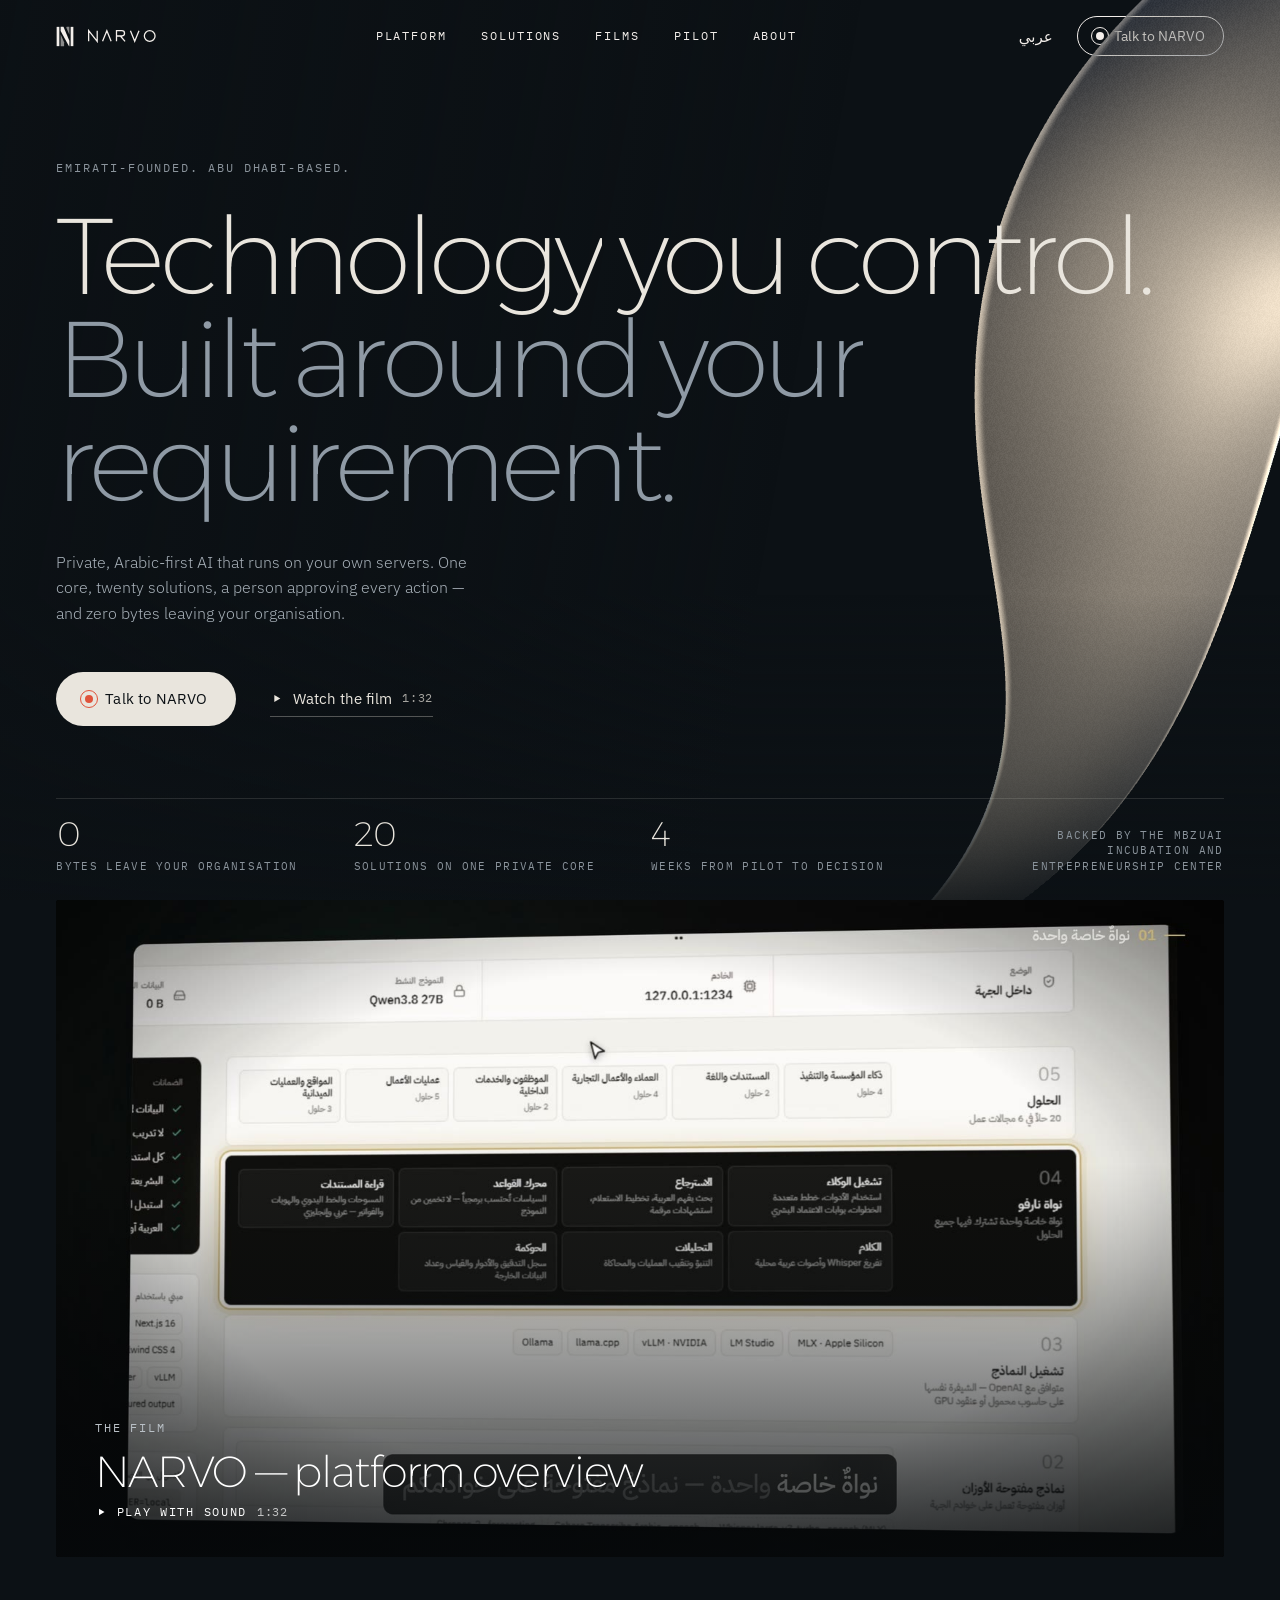
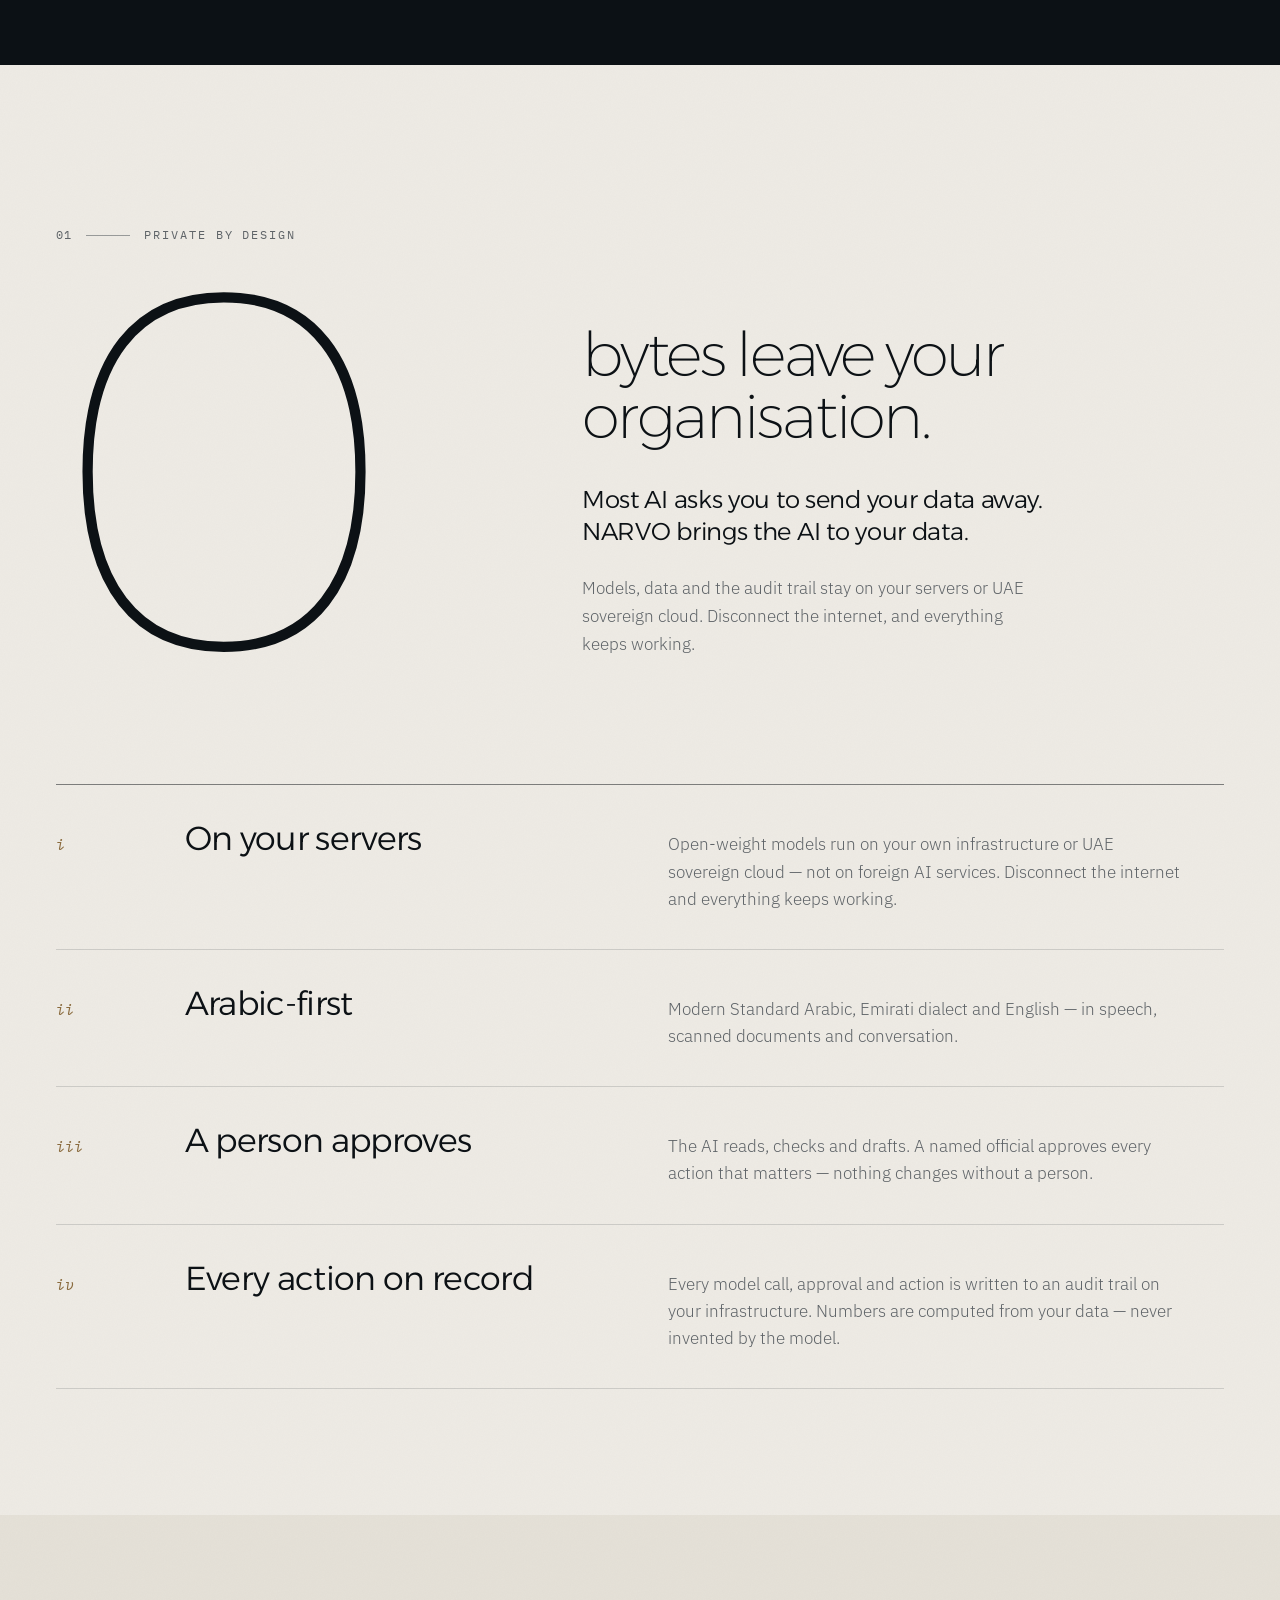
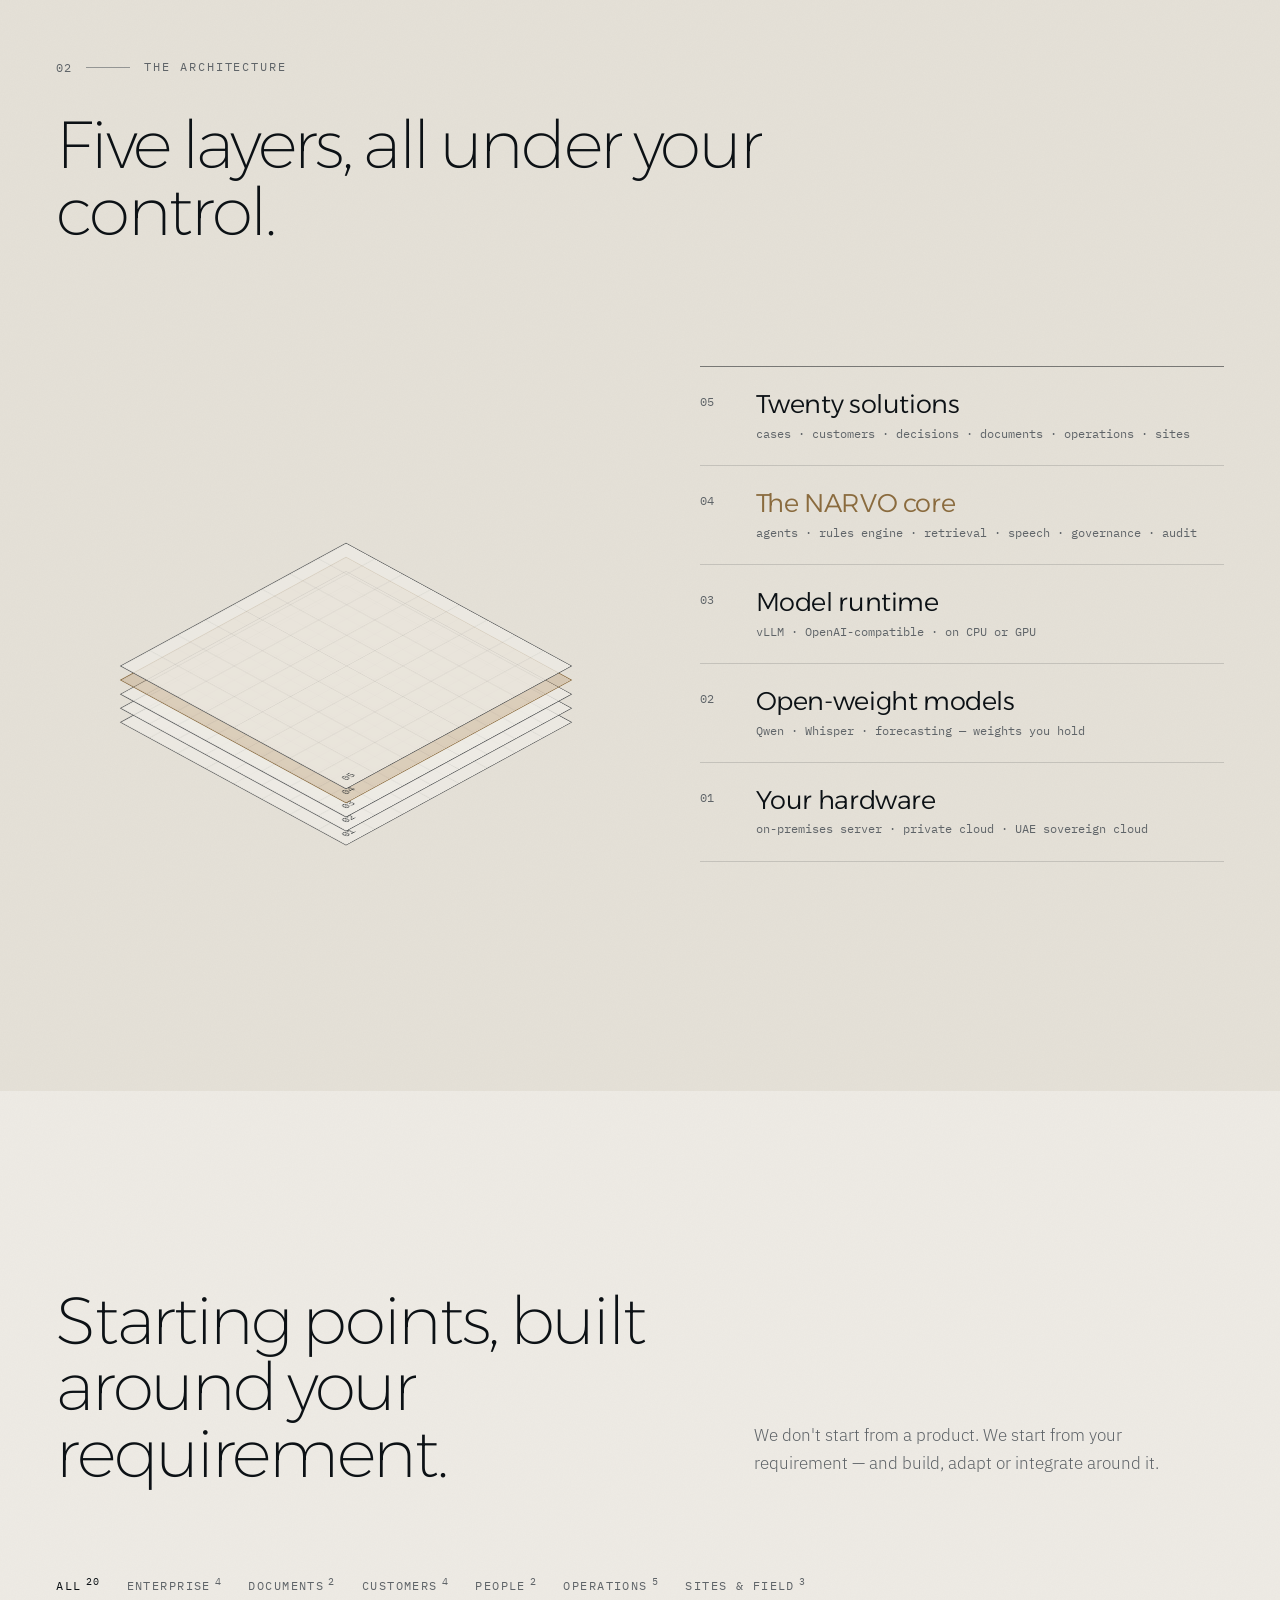
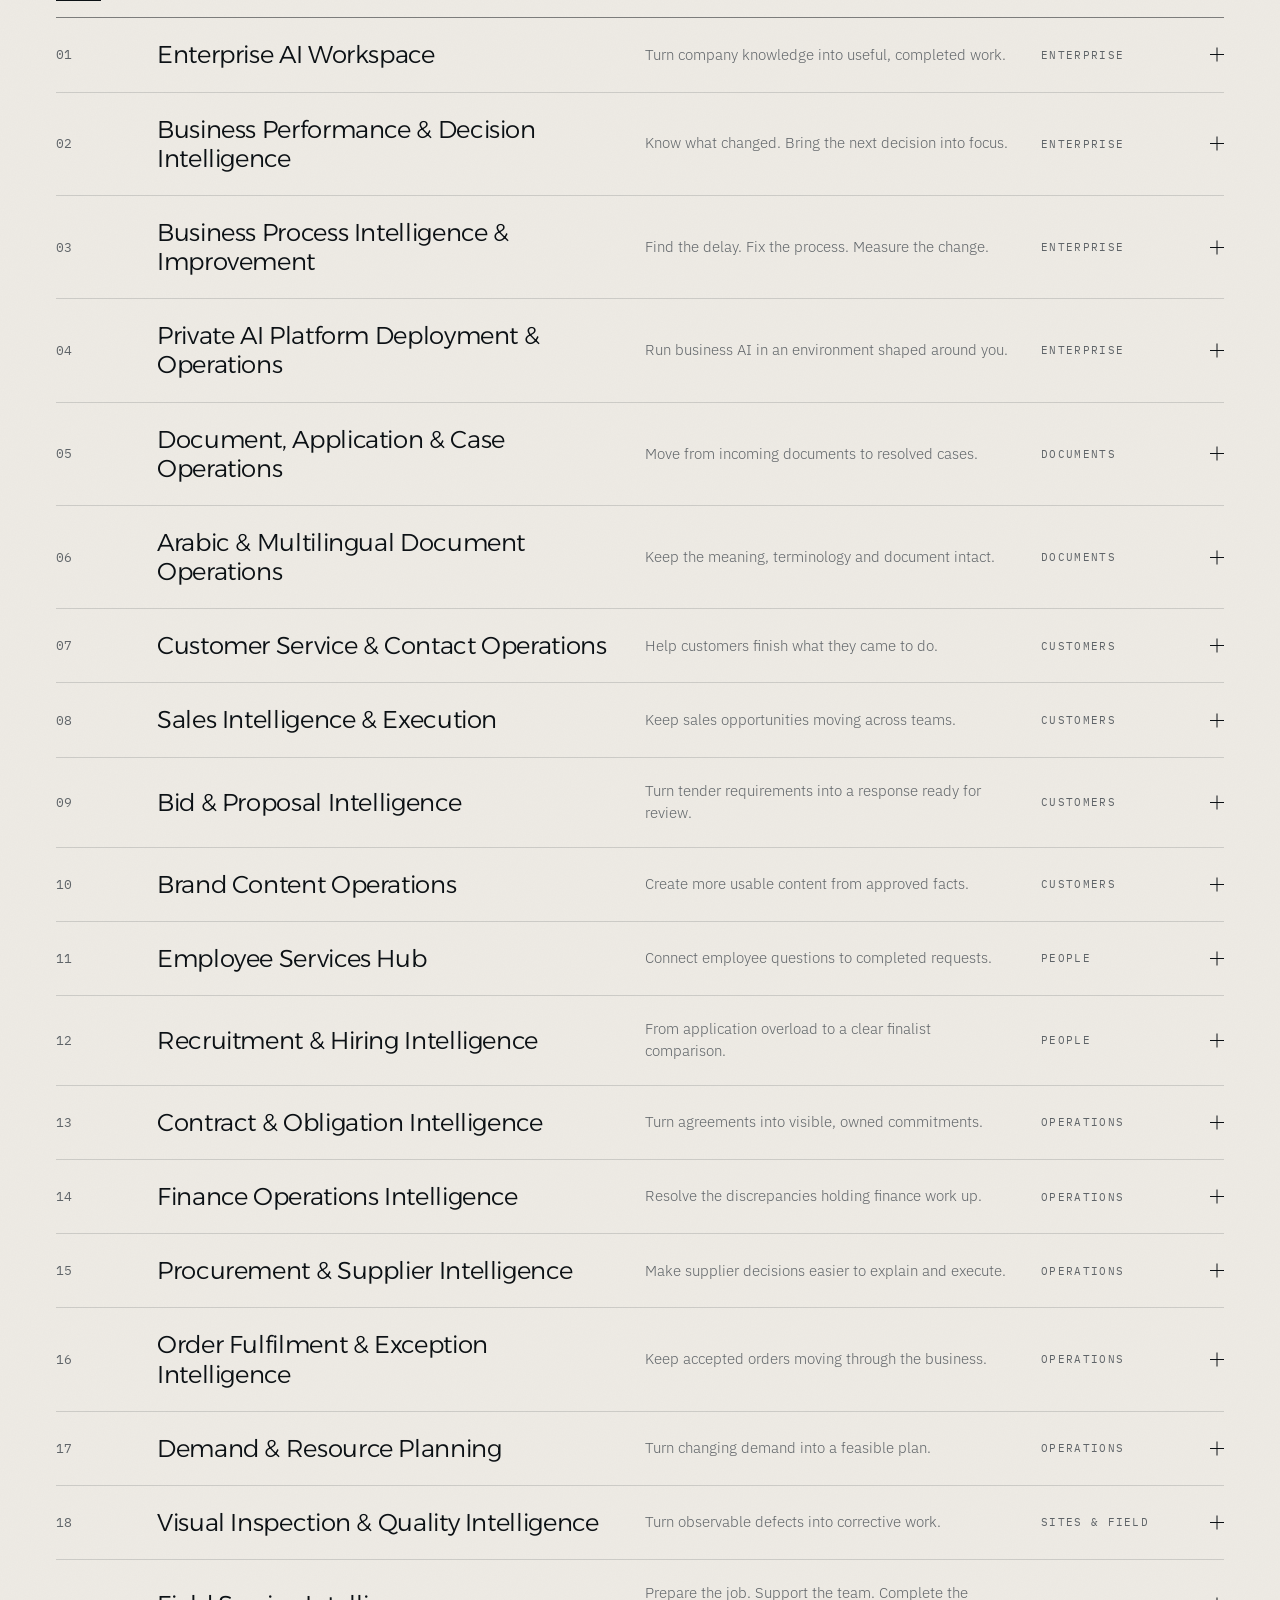
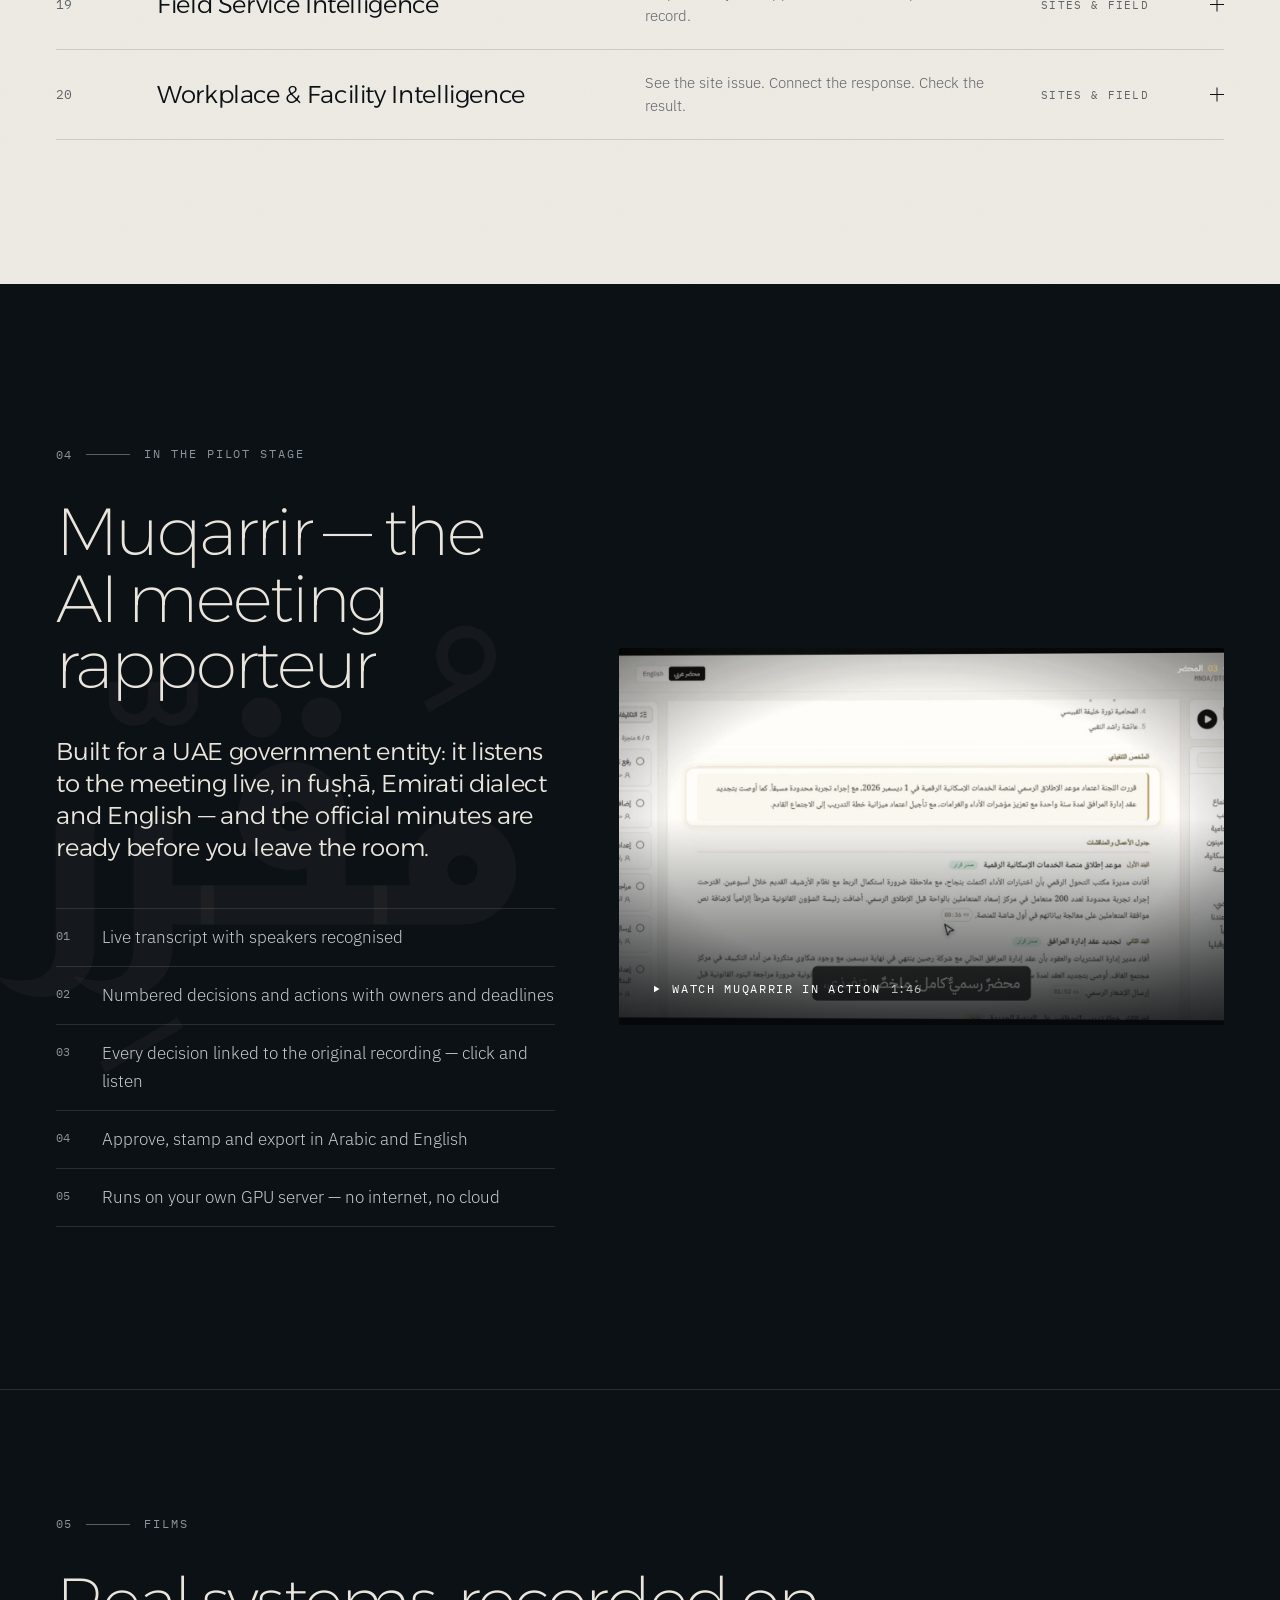
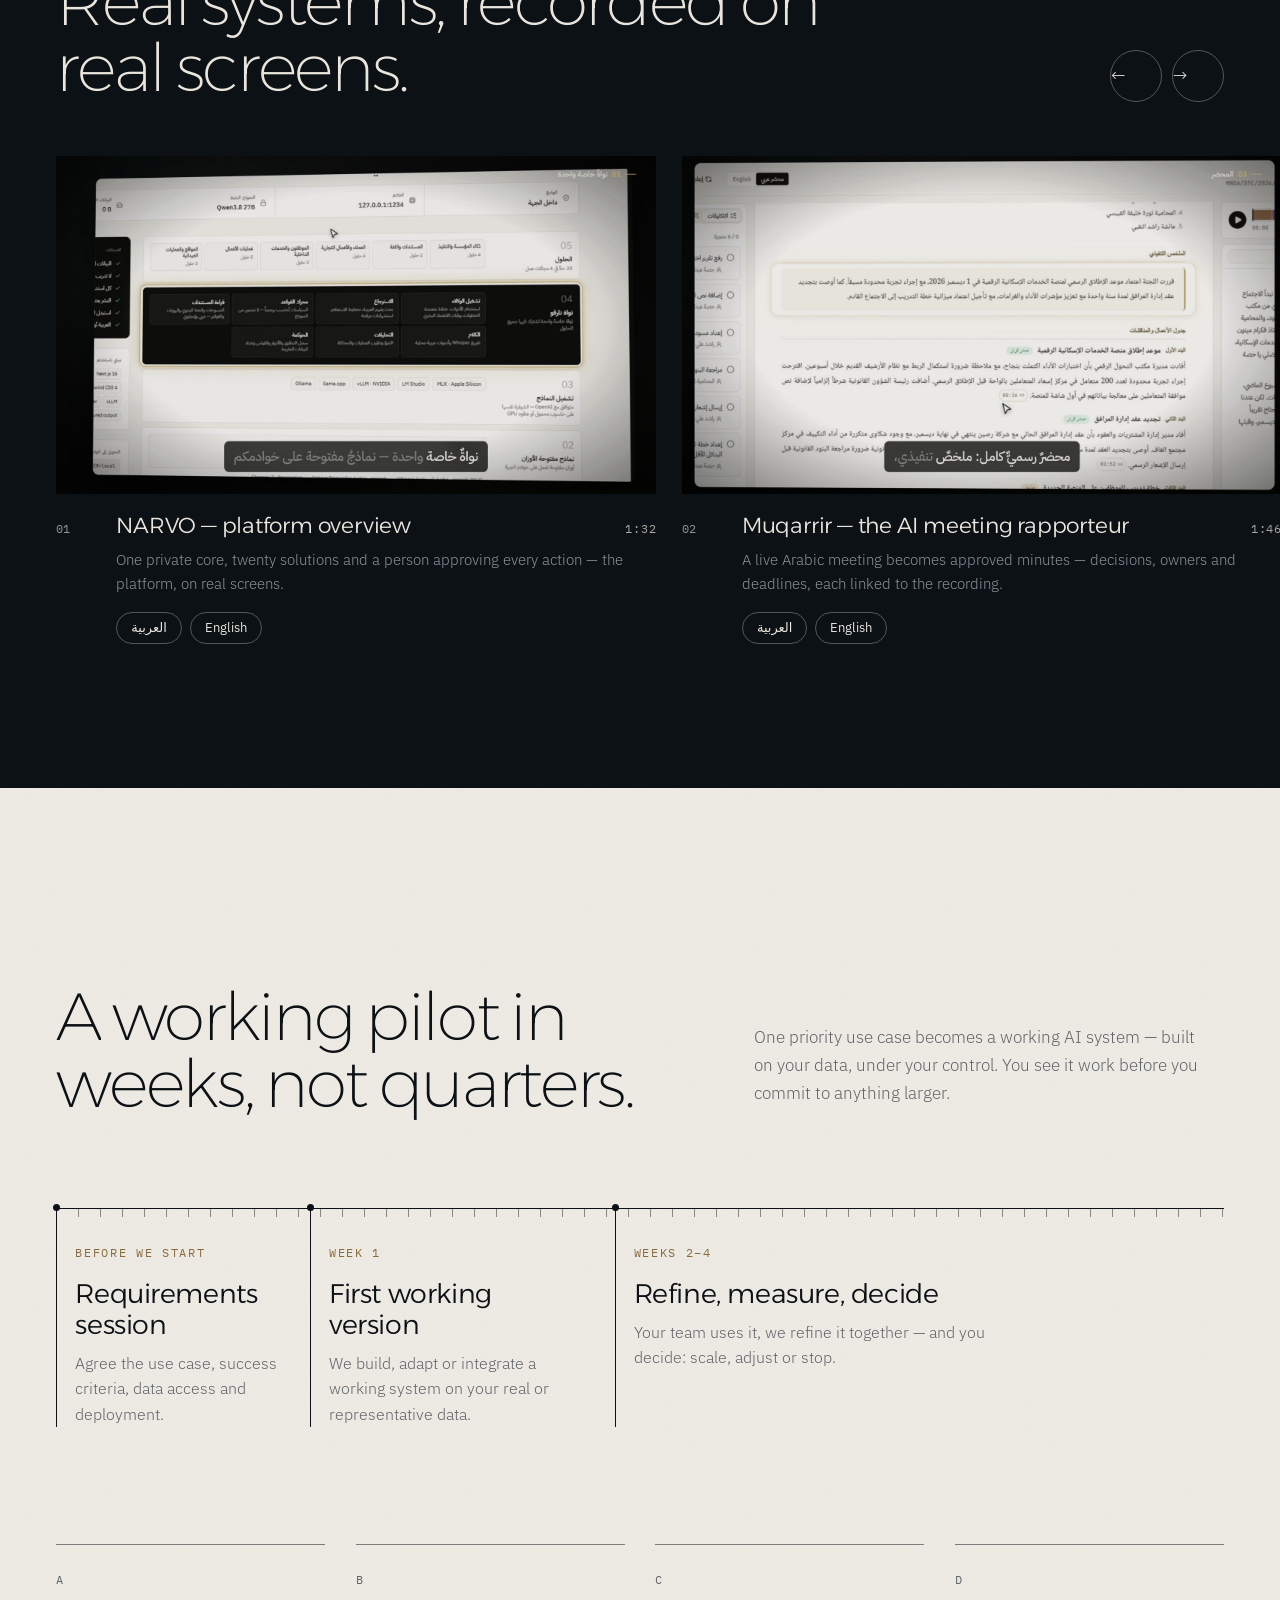
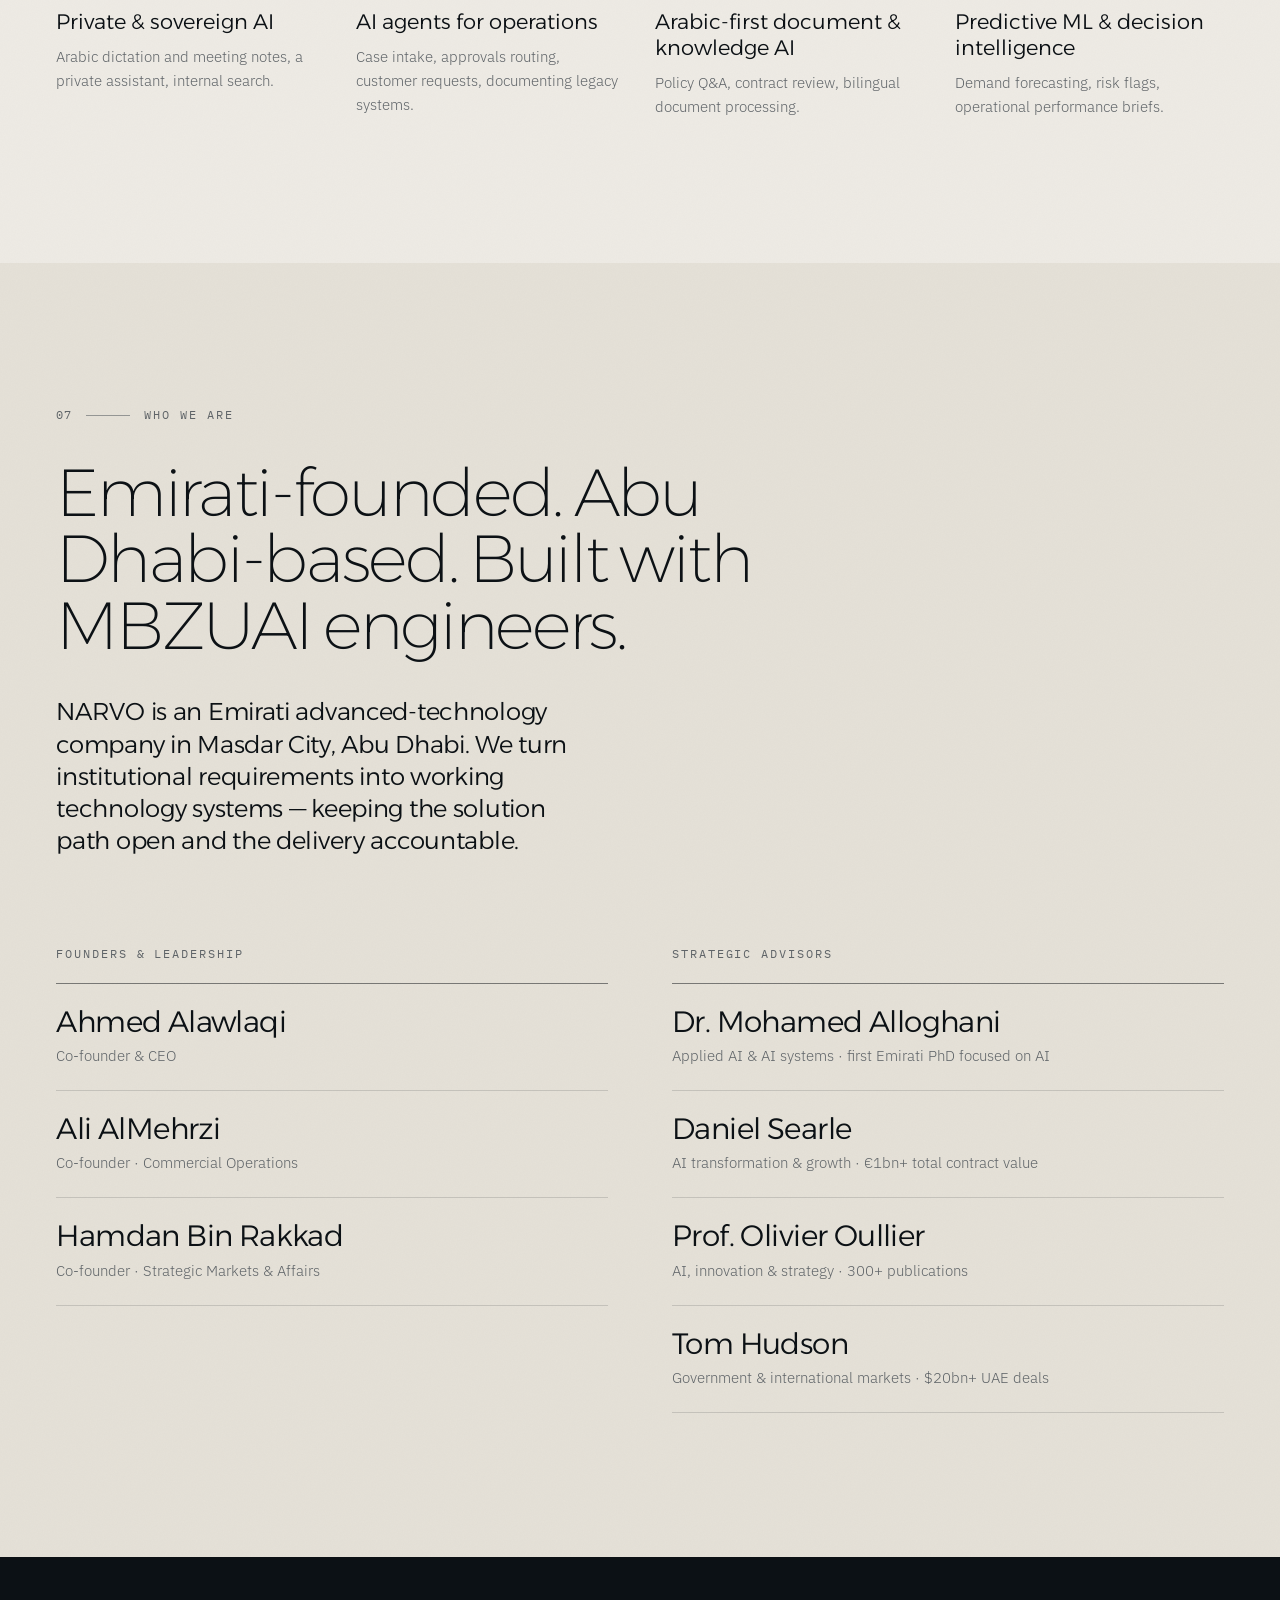
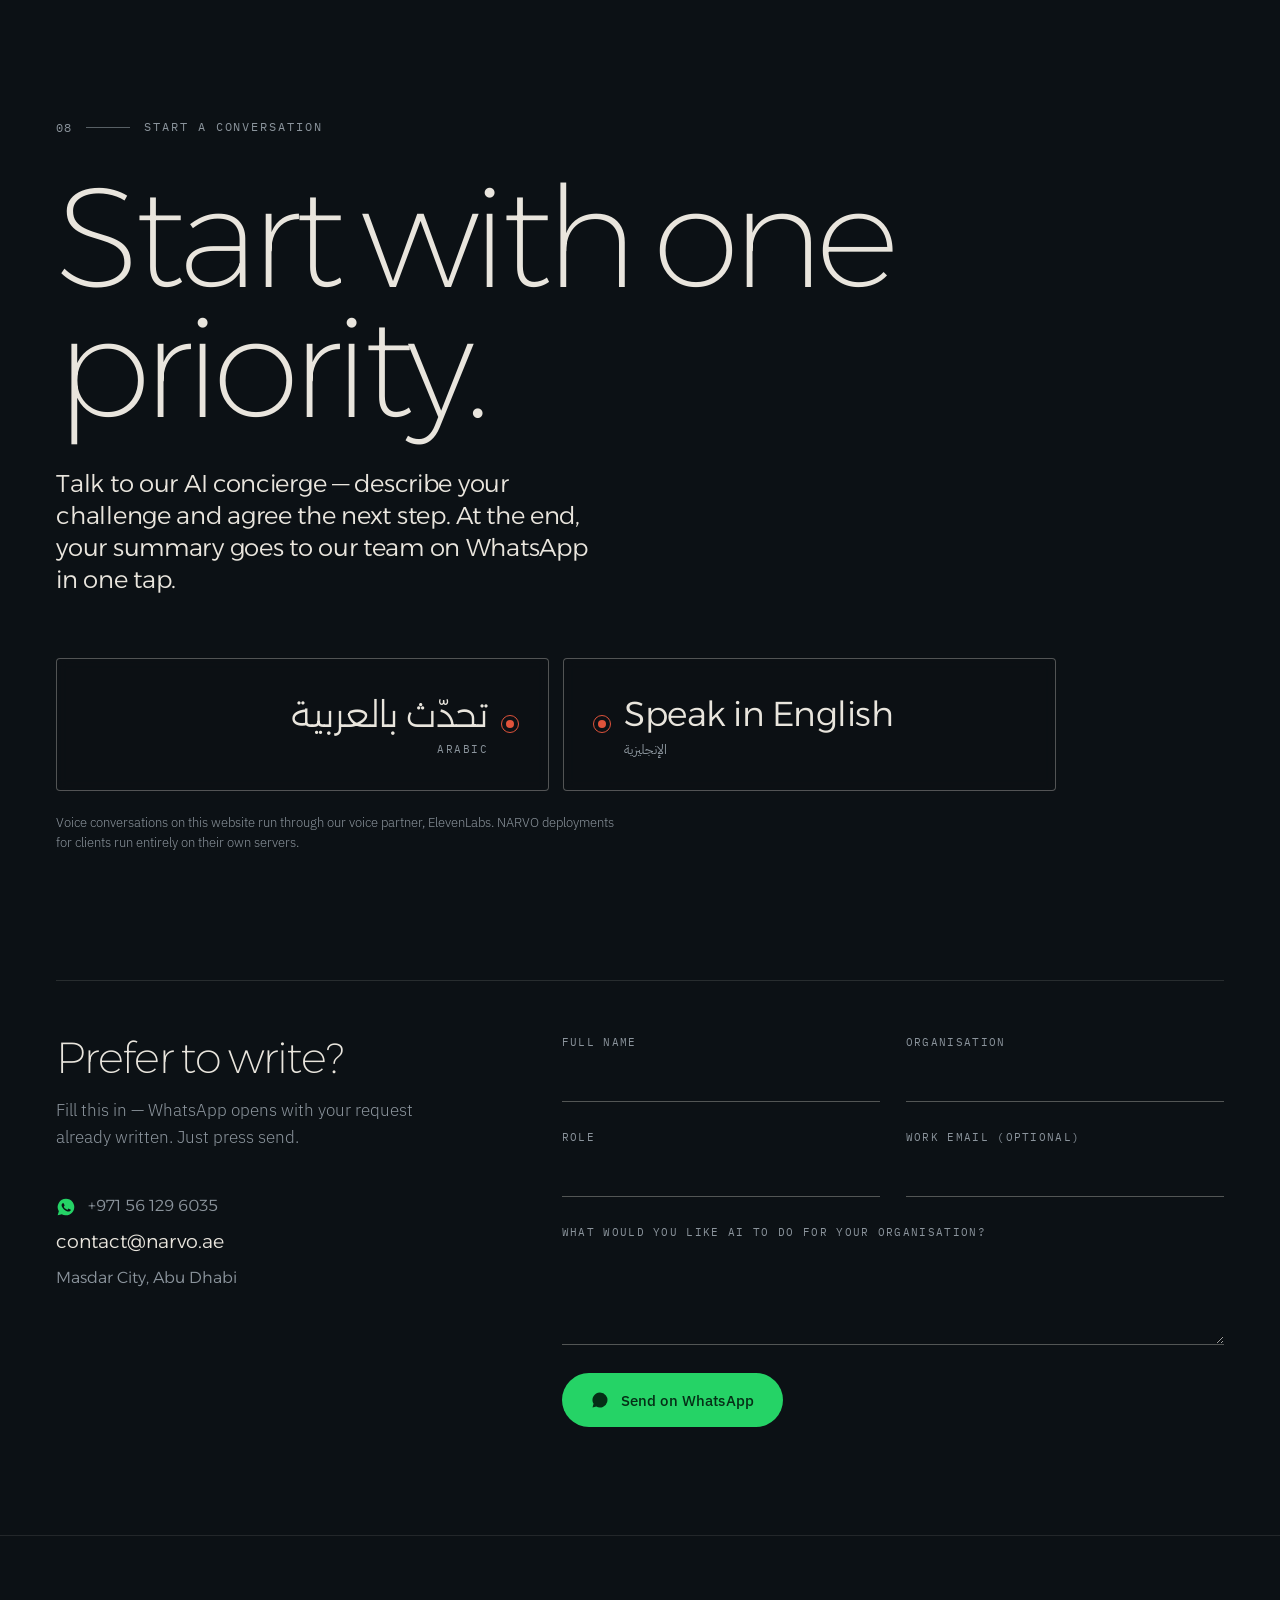
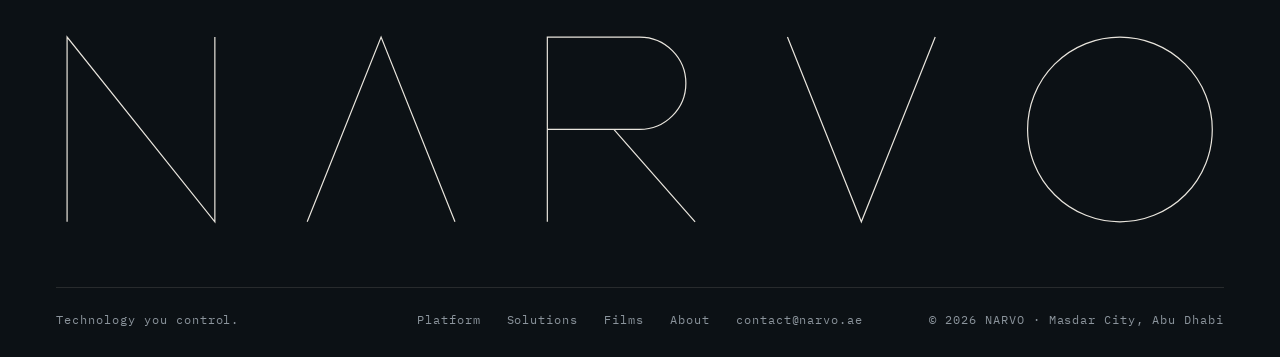
==== index.html @ 0e49cc54 "Redesign: ink and limestone chapters, a WebGL ribbon, films, WhatsApp hand-off - New editorial layou" ====
<!doctype html>
<html lang="en" dir="ltr">
<head>
<meta charset="utf-8">
<meta name="viewport" content="width=device-width, initial-scale=1, viewport-fit=cover">
<title>NARVO — Technology you control</title>
<meta name="description" content="NARVO is an Emirati advanced-technology company in Abu Dhabi. Private, Arabic-first AI on your own servers: one core, twenty solutions, a person approving every action — and zero bytes leaving your organisation.">
<meta name="theme-color" content="#0c1115">
<meta property="og:title" content="NARVO — Technology you control">
<meta property="og:description" content="Private, Arabic-first AI on your own servers. Emirati-founded in Abu Dhabi.">
<meta property="og:image" content="media/og.jpg">
<meta property="og:type" content="website">
<meta name="twitter:card" content="summary_large_image">
<link rel="icon" href="assets/favicon.svg" type="image/svg+xml">
<link rel="apple-touch-icon" href="assets/apple-touch-icon.png">
<link rel="preconnect" href="https://fonts.googleapis.com">
<link rel="preconnect" href="https://fonts.gstatic.com" crossorigin>
<link href="https://fonts.googleapis.com/css2?family=Alexandria:wght@100..600&family=IBM+Plex+Mono:wght@400;500&family=IBM+Plex+Sans+Arabic:wght@300;400;500&family=IBM+Plex+Sans:wght@300;400;500&family=Reem+Kufi:wght@400..700&display=swap" rel="stylesheet">
<link rel="stylesheet" href="assets/site.css">
</head>
<body>

<!-- ============================== header (blends over dark and light chapters) -->
<header class="hd" id="hd">
  <a class="hd-brand" href="#top" aria-label="NARVO">
    <svg class="mark" viewBox="0 0 28 32" aria-hidden="true"><rect x="1" y="1" width="4.2" height="30"/><rect x="22.8" y="1" width="4.2" height="30"/><path d="M7.2 1h4.4l9.2 21.6V31h-0.6L7.2 7.6z"/><path d="M7.2 12.4l5.4 12.7V31H7.2z" opacity=".55"/><path d="M20.8 1v12.2L16.1 2.2 16.6 1z" opacity=".55"/></svg>
    <svg class="wordmark" viewBox="-6 -6 632 112" aria-hidden="true"><path d="M0 100V0l80 100V0M130 100 170 0l40 100M260 100V0h50a25 25 0 0 1 0 50h-50M296 50l44 50M390 0l40 100 40-100"/><circle cx="570" cy="50" r="50"/></svg>
  </a>
  <nav class="hd-links" aria-label="Sections">
    <a href="#platform" data-i18n="nav.platform">Platform</a>
    <a href="#solutions" data-i18n="nav.solutions">Solutions</a>
    <a href="#films" data-i18n="nav.films">Films</a>
    <a href="#pilot" data-i18n="nav.pilot">Pilot</a>
    <a href="#about" data-i18n="nav.about">About</a>
  </nav>
  <div class="hd-end">
    <button class="hd-lang" id="langBtn" type="button" aria-label="العربية / English"><span data-i18n="nav.lang">عربي</span></button>
    <button class="hd-talk talk-open" type="button"><i class="live"></i><span data-i18n="cta.talk">Talk to NARVO</span></button>
    <button class="hd-menu" id="menuBtn" type="button" aria-label="Menu" aria-expanded="false"><span></span><span></span></button>
  </div>
</header>

<div class="menu" id="menu" hidden>
  <nav aria-label="Menu">
    <a href="#platform"><i>01</i><span data-i18n="nav.platform">Platform</span></a>
    <a href="#solutions"><i>02</i><span data-i18n="nav.solutions">Solutions</span></a>
    <a href="#films"><i>03</i><span data-i18n="nav.films">Films</span></a>
    <a href="#pilot"><i>04</i><span data-i18n="nav.pilot">Pilot</span></a>
    <a href="#about"><i>05</i><span data-i18n="nav.about">About</span></a>
    <a href="#talk"><i>06</i><span data-i18n="nav.talk">Contact</span></a>
  </nav>
</div>

<main id="top">

<!-- ============================== I. hero -->
<section class="ch dark hero" id="hero">
  <canvas class="ribbon" id="heroRibbon" aria-hidden="true"></canvas>
  <div class="hero-in">
    <p class="label reveal"><span data-i18n="hero.found">Emirati-founded. Abu Dhabi-based.</span></p>
    <h1 class="hero-t">
      <span class="l1" data-i18n="hero.l1" data-split>Technology you control.</span>
      <span class="l2" data-i18n="hero.l2" data-split>Built around your requirement.</span>
    </h1>
    <p class="hero-sub reveal" data-i18n="hero.sub">Private, Arabic-first AI that runs on your own servers. One core, twenty solutions, a person approving every action — and zero bytes leaving your organisation.</p>
    <div class="hero-cta reveal">
      <button class="pill pill-paper talk-open" type="button"><i class="live"></i><span data-i18n="cta.talk">Talk to NARVO</span></button>
      <button class="txt-btn play" type="button" data-video="overview"><svg viewBox="0 0 24 24" aria-hidden="true"><path d="M8 5.5v13l11-6.5z"/></svg><span data-i18n="cta.film">Watch the film</span><span class="dur" data-dur="overview"></span></button>
    </div>
  </div>
  <div class="hero-foot reveal">
    <p><b>0</b><span data-i18n="hero.k1">bytes leave your organisation</span></p>
    <p><b>20</b><span data-i18n="hero.k2">solutions on one private core</span></p>
    <p><b>4</b><span data-i18n="hero.k3">weeks from pilot to decision</span></p>
    <p class="backed"><span data-i18n="hero.backed">Backed by the MBZUAI Incubation and Entrepreneurship Center</span></p>
  </div>
</section>

<!-- ============================== the film -->
<section class="ch dark film" id="film">
  <button class="film-frame play" type="button" data-video="overview" data-cursor="film">
    <video id="reel" muted playsinline loop preload="none" aria-hidden="true"></video>
    <img class="film-poster" src="media/overview-poster.jpg" alt="" loading="lazy">
    <span class="film-cap">
      <span class="label" data-i18n="film.kicker">The film</span>
      <b data-i18n="film.name">NARVO — platform overview</b>
      <span class="film-go"><svg viewBox="0 0 24 24" aria-hidden="true"><path d="M8 5.5v13l11-6.5z"/></svg><span data-i18n="film.play">Play with sound</span><span class="dur" data-dur="overview"></span></span>
    </span>
  </button>
</section>

<!-- ============================== II. zero -->
<section class="ch paper zero" id="platform">
  <div class="wrap">
    <p class="label reveal"><i>01</i><span data-i18n="pr.kicker">Private by design</span></p>
    <div class="zero-grid">
      <div class="zero-num" aria-hidden="true"><span id="zeroDigits">0</span></div>
      <div class="zero-copy">
        <h2 data-i18n="zr.t" data-split>bytes leave your organisation.</h2>
        <p class="lede reveal" data-i18n="film.title">Most AI asks you to send your data away. NARVO brings the AI to your data.</p>
        <p class="body reveal" data-i18n="zr.d">Models, data and the audit trail stay on your servers or UAE sovereign cloud. Disconnect the internet, and everything keeps working.</p>
      </div>
    </div>

    <ol class="principles">
      <li class="reveal"><i>i</i><h3 data-i18n="pr.1t">On your servers</h3><p data-i18n="pr.1d">Open-weight models run on your own infrastructure or UAE sovereign cloud — not on foreign AI services. Disconnect the internet and everything keeps working.</p></li>
      <li class="reveal"><i>ii</i><h3 data-i18n="pr.2t">Arabic-first</h3><p data-i18n="pr.2d">Modern Standard Arabic, Emirati dialect and English — in speech, scanned documents and conversation.</p></li>
      <li class="reveal"><i>iii</i><h3 data-i18n="pr.3t">A person approves</h3><p data-i18n="pr.3d">The AI reads, checks and drafts. A named official approves every action that matters — nothing changes without a person.</p></li>
      <li class="reveal"><i>iv</i><h3 data-i18n="pr.4t">Every action on record</h3><p data-i18n="pr.4d">Every model call, approval and action is written to an audit trail on your infrastructure. Numbers are computed from your data — never invented by the model.</p></li>
    </ol>
  </div>
</section>

<!-- ============================== III. the stack -->
<section class="ch paper2 stack" id="stack">
  <div class="wrap">
    <p class="label reveal"><i>02</i><span data-i18n="st.kicker">The architecture</span></p>
    <h2 class="sec-t" data-i18n="st.title" data-split>Five layers, all under your control.</h2>
    <div class="stack-grid">
      <div class="iso-wrap" aria-hidden="true">
        <div class="iso" id="iso">
          <div class="plate" style="--i:0" data-l="1"><b>01</b></div>
          <div class="plate" style="--i:1" data-l="2"><b>02</b></div>
          <div class="plate" style="--i:2" data-l="3"><b>03</b></div>
          <div class="plate core" style="--i:3" data-l="4"><b>04</b></div>
          <div class="plate" style="--i:4" data-l="5"><b>05</b></div>
        </div>
      </div>
      <ol class="layers" id="layers">
        <li data-l="5"><i>05</i><b data-i18n="st.5">Twenty solutions</b><span data-i18n="st.5d">cases · customers · decisions · documents · operations · sites</span></li>
        <li data-l="4" class="core"><i>04</i><b data-i18n="st.4">The NARVO core</b><span data-i18n="st.4d">agents · rules engine · retrieval · speech · governance · audit</span></li>
        <li data-l="3"><i>03</i><b data-i18n="st.3">Model runtime</b><span data-i18n="st.3d">vLLM · OpenAI-compatible · on CPU or GPU</span></li>
        <li data-l="2"><i>02</i><b data-i18n="st.2">Open-weight models</b><span data-i18n="st.2d">Qwen · Whisper · forecasting — weights you hold</span></li>
        <li data-l="1"><i>01</i><b data-i18n="st.1">Your hardware</b><span data-i18n="st.1d">on-premises server · private cloud · UAE sovereign cloud</span></li>
      </ol>
    </div>
  </div>
</section>

<!-- ============================== IV. twenty solutions -->
<section class="ch paper solutions" id="solutions">
  <div class="wrap">
    <p class="label reveal"><i>03</i><span data-i18n="so.kicker">Twenty solutions</span></p>
    <div class="so-head">
      <h2 class="sec-t" data-i18n="so.title" data-split>Starting points, built around your requirement.</h2>
      <p class="body reveal" data-i18n="so.lede">We don't start from a product. We start from your requirement — and build, adapt or integrate around it.</p>
    </div>
    <div class="filters" id="filters" role="tablist"></div>
    <ol class="index" id="soList"></ol>
  </div>
  <div class="peek" id="peek" aria-hidden="true"><img alt=""><span></span></div>
</section>

<!-- ============================== V. muqarrir -->
<section class="ch dark mq" id="muqarrir">
  <div class="mq-word" aria-hidden="true">مُقرِّر</div>
  <div class="wrap mq-grid">
    <div class="mq-copy">
      <p class="label reveal"><i>04</i><span data-i18n="mq.kicker">In the pilot stage</span></p>
      <h2 class="sec-t" data-i18n="mq.title" data-split>Muqarrir — the AI meeting rapporteur</h2>
      <p class="lede reveal" data-i18n="mq.lede">Built for a UAE government entity: it listens to the meeting live, in fuṣḥā, Emirati dialect and English — and the official minutes are ready before you leave the room.</p>
      <ol class="mq-list">
        <li class="reveal" data-i18n="mq.b1">Live transcript with speakers recognised</li>
        <li class="reveal" data-i18n="mq.b2">Numbered decisions and actions with owners and deadlines</li>
        <li class="reveal" data-i18n="mq.b3">Every decision linked to the original recording — click and listen</li>
        <li class="reveal" data-i18n="mq.b4">Approve, stamp and export in Arabic and English</li>
        <li class="reveal" data-i18n="mq.b5">Runs on your own GPU server — no internet, no cloud</li>
      </ol>
    </div>
    <button class="mq-frame play reveal" type="button" data-video="muqarrir" data-cursor="film">
      <img src="media/muqarrir-poster.jpg" alt="" loading="lazy">
      <span class="film-go"><svg viewBox="0 0 24 24" aria-hidden="true"><path d="M8 5.5v13l11-6.5z"/></svg><span data-i18n="mq.cta">Watch Muqarrir in action</span><span class="dur" data-dur="muqarrir"></span></span>
    </button>
  </div>
</section>

<!-- ============================== VI. films -->
<section class="ch dark films" id="films">
  <div class="wrap">
    <p class="label reveal"><i>05</i><span data-i18n="cs.kicker">Films</span></p>
    <div class="films-head">
      <h2 class="sec-t" data-i18n="cs.title" data-split>Real systems, recorded on real screens.</h2>
      <div class="strip-nav"><button type="button" id="stripPrev" aria-label="Previous">←</button><button type="button" id="stripNext" aria-label="Next">→</button></div>
    </div>
  </div>
  <div class="strip" id="strip"></div>
</section>

<!-- ============================== VII. pilot -->
<section class="ch paper pilot" id="pilot">
  <div class="wrap">
    <p class="label reveal"><i>06</i><span data-i18n="pi.kicker">The pilot programme</span></p>
    <div class="so-head">
      <h2 class="sec-t" data-i18n="pi.title" data-split>A working pilot in weeks, not quarters.</h2>
      <p class="body reveal" data-i18n="pi.lede">One priority use case becomes a working AI system — built on your data, under your control. You see it work before you commit to anything larger.</p>
    </div>
    <div class="ruler reveal" id="ruler">
      <div class="seg s1"><span class="when" data-i18n="pi.s1t">Before we start</span><b data-i18n="pi.s1">Requirements session</b><p data-i18n="pi.s1d">Agree the use case, success criteria, data access and deployment.</p></div>
      <div class="seg s2"><span class="when" data-i18n="pi.s2t">Week 1</span><b data-i18n="pi.s2">First working version</b><p data-i18n="pi.s2d">We build, adapt or integrate a working system on your real or representative data.</p></div>
      <div class="seg s3"><span class="when" data-i18n="pi.s3t">Weeks 2–4</span><b data-i18n="pi.s3">Refine, measure, decide</b><p data-i18n="pi.s3d">Your team uses it, we refine it together — and you decide: scale, adjust or stop.</p></div>
    </div>
    <div class="kinds">
      <div class="reveal"><i>A</i><b data-i18n="pk.1">Private & sovereign AI</b><p data-i18n="pk.1d">Arabic dictation and meeting notes, a private assistant, internal search.</p></div>
      <div class="reveal"><i>B</i><b data-i18n="pk.2">AI agents for operations</b><p data-i18n="pk.2d">Case intake, approvals routing, customer requests, documenting legacy systems.</p></div>
      <div class="reveal"><i>C</i><b data-i18n="pk.3">Arabic-first document & knowledge AI</b><p data-i18n="pk.3d">Policy Q&A, contract review, bilingual document processing.</p></div>
      <div class="reveal"><i>D</i><b data-i18n="pk.4">Predictive ML & decision intelligence</b><p data-i18n="pk.4d">Demand forecasting, risk flags, operational performance briefs.</p></div>
    </div>
  </div>
</section>

<!-- ============================== VIII. about -->
<section class="ch paper2 about" id="about">
  <div class="wrap">
    <p class="label reveal"><i>07</i><span data-i18n="ab.kicker">Who we are</span></p>
    <h2 class="sec-t" data-i18n="ab.title" data-split>Emirati-founded. Abu Dhabi-based. Built with MBZUAI engineers.</h2>
    <p class="lede reveal" data-i18n="ab.lede">NARVO is an Emirati advanced-technology company in Masdar City, Abu Dhabi. We turn institutional requirements into working technology systems — keeping the solution path open and the delivery accountable.</p>
    <div class="people">
      <div>
        <h3 class="label reveal" data-i18n="ab.founders">Founders & leadership</h3>
        <ul>
          <li class="reveal"><b data-i18n="ab.p1n">Ahmed Alawlaqi</b><span data-i18n="ab.p1">Co-founder & CEO</span></li>
          <li class="reveal"><b data-i18n="ab.p2n">Ali AlMehrzi</b><span data-i18n="ab.p2">Co-founder · Commercial Operations</span></li>
          <li class="reveal"><b data-i18n="ab.p3n">Hamdan Bin Rakkad</b><span data-i18n="ab.p3">Co-founder · Strategic Markets & Affairs</span></li>
        </ul>
      </div>
      <div>
        <h3 class="label reveal" data-i18n="ab.advisors">Strategic advisors</h3>
        <ul>
          <li class="reveal"><b data-i18n="ab.a1n">Dr. Mohamed Alloghani</b><span data-i18n="ab.a1">Applied AI & AI systems · first Emirati PhD focused on AI</span></li>
          <li class="reveal"><b data-i18n="ab.a2n">Daniel Searle</b><span data-i18n="ab.a2">AI transformation & growth · €1bn+ total contract value</span></li>
          <li class="reveal"><b data-i18n="ab.a3n">Prof. Olivier Oullier</b><span data-i18n="ab.a3">AI, innovation & strategy · 300+ publications</span></li>
          <li class="reveal"><b data-i18n="ab.a4n">Tom Hudson</b><span data-i18n="ab.a4">Government & international markets · $20bn+ UAE deals</span></li>
        </ul>
      </div>
    </div>
  </div>
</section>

<!-- ============================== IX. talk -->
<section class="ch dark talk" id="talk">
  <canvas class="ribbon" id="talkRibbon" aria-hidden="true"></canvas>
  <div class="wrap talk-in">
    <p class="label reveal"><i>08</i><span data-i18n="tk.kicker">Start a conversation</span></p>
    <h2 class="talk-t" data-i18n="tk.title" data-split>Start with one priority.</h2>
    <p class="lede reveal" data-i18n="tk.lede">Talk to our AI concierge — describe your challenge and agree the next step. At the end, your summary goes to our team on WhatsApp in one tap.</p>
    <div class="talk-langs reveal">
      <button class="voice-btn talk-open" type="button" data-lang="ar" lang="ar" dir="rtl"><i class="live"></i><b>تحدّث بالعربية</b><span>Arabic</span></button>
      <button class="voice-btn talk-open" type="button" data-lang="en" lang="en" dir="ltr"><i class="live"></i><b>Speak in English</b><span>الإنجليزية</span></button>
    </div>
    <p class="note reveal" data-i18n="tk.privacy">Voice conversations on this website run through our voice partner, ElevenLabs. NARVO deployments for clients run entirely on their own servers.</p>

    <div class="write">
      <div class="write-copy reveal">
        <h3 data-i18n="tk.writeT">Prefer to write?</h3>
        <p data-i18n="tk.writeD">Fill this in — WhatsApp opens with your request already written. Just press send.</p>
        <div class="contact">
          <a href="#" class="wa-link" id="waDirect"><svg viewBox="0 0 24 24" aria-hidden="true"><path d="M12 2a10 10 0 0 0-8.6 15.1L2 22l5-1.3A10 10 0 1 0 12 2zm5.3 14.1c-.2.6-1.3 1.2-1.8 1.3-.5.1-1 .1-1.7-.1-.4-.1-.9-.3-1.5-.6-2.7-1.2-4.4-3.9-4.5-4.1-.1-.2-1.1-1.4-1.1-2.7s.7-1.9.9-2.2c.2-.3.5-.3.7-.3h.5c.2 0 .4 0 .6.5l.8 2c.1.2.1.3 0 .5l-.3.5-.4.4c-.1.1-.3.3-.1.6.2.3.7 1.2 1.6 2 1.1 1 2 1.3 2.3 1.4.3.1.5.1.6-.1l.9-1.1c.2-.3.4-.2.6-.1l1.9.9c.3.1.5.2.5.3.1.2.1.7-.1 1.3z"/></svg><span dir="ltr">+971 56 129 6035</span></a>
          <a href="mailto:contact@narvo.ae">contact@narvo.ae</a>
          <span data-i18n="tk.addr">Masdar City, Abu Dhabi</span>
        </div>
      </div>
      <form class="lead reveal" id="leadForm" autocomplete="on">
        <p class="hp"><label>Leave empty <input name="company_website" tabindex="-1"></label></p>
        <label class="fld"><span data-i18n="f.name">Full name</span><input name="name" required autocomplete="name"></label>
        <label class="fld"><span data-i18n="f.org">Organisation</span><input name="organization" required autocomplete="organization"></label>
        <label class="fld"><span data-i18n="f.role">Role</span><input name="role" autocomplete="organization-title"></label>
        <label class="fld"><span data-i18n="f.email">Work email</span><input name="email" type="email" autocomplete="email"></label>
        <label class="fld wide"><span data-i18n="f.need">What would you like AI to do for your organisation?</span><textarea name="use_case" rows="3" required></textarea></label>
        <button class="pill pill-wa" type="submit"><svg viewBox="0 0 24 24" aria-hidden="true"><path d="M12 2a10 10 0 0 0-8.6 15.1L2 22l5-1.3A10 10 0 1 0 12 2z"/></svg><span data-i18n="f.send">Send on WhatsApp</span></button>
      </form>
    </div>
  </div>
</section>
</main>

<footer class="ft">
  <div class="wrap">
    <svg class="ft-word" viewBox="-6 -6 632 112" aria-label="NARVO"><path d="M0 100V0l80 100V0M130 100 170 0l40 100M260 100V0h50a25 25 0 0 1 0 50h-50M296 50l44 50M390 0l40 100 40-100"/><circle cx="570" cy="50" r="50"/></svg>
    <div class="ft-row">
      <p data-i18n="ft.tag">Technology you control.</p>
      <nav>
        <a href="#platform" data-i18n="nav.platform">Platform</a>
        <a href="#solutions" data-i18n="nav.solutions">Solutions</a>
        <a href="#films" data-i18n="nav.films">Films</a>
        <a href="#about" data-i18n="nav.about">About</a>
        <a href="mailto:contact@narvo.ae">contact@narvo.ae</a>
      </nav>
      <p class="copy">© 2026 NARVO · <span data-i18n="ft.rights">Masdar City, Abu Dhabi</span></p>
    </div>
  </div>
</footer>

<button class="float-talk talk-open" type="button"><i class="live"></i><span data-i18n="cta.talk">Talk to NARVO</span></button>
<div class="cursor" id="cursor" aria-hidden="true"><span data-i18n="cur.play">Play</span></div>

<!-- ============================== video player -->
<dialog class="player" id="player" aria-label="Video">
  <div class="player-top">
    <b id="playerTitle"></b>
    <div class="player-langs" id="playerLangs"></div>
    <button class="x" type="button" id="playerClose" aria-label="Close"><svg viewBox="0 0 24 24"><path d="M6 6l12 12M18 6 6 18"/></svg></button>
  </div>
  <div class="player-frame"><video id="playerVideo" controls playsinline preload="metadata"></video></div>
</dialog>

<!-- ============================== voice concierge -->
<div class="cg" id="cg" hidden>
  <div class="cg-top">
    <span class="label"><i class="live"></i><span data-i18n="cg.name">NARVO concierge</span></span>
    <span class="cg-state" id="cgStatus"></span>
    <button class="x" type="button" id="cgClose" aria-label="Close"><svg viewBox="0 0 24 24"><path d="M6 6l12 12M18 6 6 18"/></svg></button>
  </div>

  <!-- step 1: the language of the conversation -->
  <div class="cg-pick" id="cgPick">
    <p class="cg-ask"><span lang="ar" dir="rtl">اختر لغة المحادثة</span><span>Choose the language of the conversation</span></p>
    <div class="cg-choices">
      <button type="button" data-lang="ar" lang="ar" dir="rtl"><b>العربية</b><span>Arabic</span></button>
      <button type="button" data-lang="en" lang="en" dir="ltr"><b>English</b><span>الإنجليزية</span></button>
    </div>
    <p class="cg-mic"><span lang="ar" dir="rtl">يستخدم الميكروفون</span><span>Uses your microphone</span></p>
  </div>

  <!-- step 2: the conversation -->
  <div class="cg-talk" id="cgTalk" hidden>
    <canvas class="cg-wave" id="cgWave" aria-hidden="true"></canvas>
    <div class="cg-log" id="cgLog" aria-live="polite"></div>
    <div class="cg-wa" id="cgWa" hidden>
      <p class="label" data-i18n="cg.waReady">Your summary is ready</p>
      <pre class="cg-wa-text" id="cgWaText"></pre>
      <a class="pill pill-wa" id="cgWaBtn" href="#" target="_blank" rel="noopener"><svg viewBox="0 0 24 24" aria-hidden="true"><path d="M12 2a10 10 0 0 0-8.6 15.1L2 22l5-1.3A10 10 0 1 0 12 2z"/></svg><span data-i18n="cg.wa">Send on WhatsApp</span></a>
      <p class="cg-count" id="cgCount" role="status"></p>
    </div>
    <div class="cg-bar">
      <button class="pill pill-line" type="button" id="cgMute"><span data-i18n="cg.mute">Mute</span></button>
      <button class="pill pill-wa-line" type="button" id="cgFinish"><span data-i18n="cg.finish">Finish & send on WhatsApp</span></button>
      <button class="pill pill-paper" type="button" id="cgEnd"><span data-i18n="cg.end">End</span></button>
    </div>
  </div>
</div>

<script src="assets/media.js" defer></script>
<script src="assets/site.js" defer></script>
</body>
</html>
---- assets/site.css ----
/* NARVO — the site. Ink and limestone chapters, hairlines, one sculpted ribbon. */
:root {
  --ink: #0c1115; --ink2: #141b21; --paper: #eeebe5; --paper2: #e5e1d8;
  --silver: #e9e5dd; --mist: #8f9aa5; --bronze: #b8976a; --bronze-d: #8a6b3e; --steel: #8fabcc; --wa: #25d366; --rec: #e0533b;
  --gut: clamp(20px, 4.4vw, 72px); --hh: 72px; --max: 1480px;
  --ease: cubic-bezier(.2, .7, .1, 1);
  --f-disp: "Alexandria", "IBM Plex Sans", system-ui, sans-serif;
  --f-body: "IBM Plex Sans", system-ui, -apple-system, "Segoe UI", sans-serif;
  --f-mono: "IBM Plex Mono", ui-monospace, "SFMono-Regular", monospace;
  --track: .16em;
}
html[lang="ar"] { --f-body: "IBM Plex Sans Arabic", "IBM Plex Sans", system-ui, sans-serif; --f-disp: "Alexandria", "IBM Plex Sans Arabic", system-ui, sans-serif; --track: 0; }

*, *::before, *::after { box-sizing: border-box; }
html { -webkit-text-size-adjust: 100%; scroll-behavior: smooth; scroll-padding-top: var(--hh); }
body { margin: 0; background: var(--ink); color: var(--silver); font: 300 17px/1.6 var(--f-body); -webkit-font-smoothing: antialiased; text-rendering: optimizeLegibility; overflow-x: clip; }
html[lang="ar"] body { font-size: 18px; line-height: 1.75; }
img, video, canvas, svg { display: block; max-width: 100%; }
button { font: inherit; color: inherit; background: none; border: 0; padding: 0; cursor: pointer; text-align: inherit; }
a { color: inherit; text-decoration: none; }
h1, h2, h3, h4, p, ol, ul { margin: 0; padding: 0; }
ol, ul { list-style: none; }
:focus-visible { outline: 1px solid currentColor; outline-offset: 4px; }
::selection { background: var(--bronze); color: var(--ink); }
.wrap { width: min(var(--max), 100%); margin: 0 auto; padding: 0 var(--gut); }

/* chapters */
.ch { position: relative; }
.dark { background: var(--ink); color: var(--silver); --mute: #8b949c; --hair: rgba(233, 229, 221, .13); --hair2: rgba(233, 229, 221, .32); }
.paper, .paper2 { color: var(--ink); --mute: #5f6468; --hair: rgba(12, 17, 21, .14); --hair2: rgba(12, 17, 21, .5); }
.paper { background: var(--paper); }
.paper2 { background: var(--paper2); }
.paper::before, .paper2::before { content: ""; position: absolute; inset: 0; pointer-events: none; opacity: .5; mix-blend-mode: multiply;
  background-image: url("data:image/svg+xml,%3Csvg xmlns='http://www.w3.org/2000/svg' width='180' height='180'%3E%3Cfilter id='n'%3E%3CfeTurbulence type='fractalNoise' baseFrequency='.85' numOctaves='3' stitchTiles='stitch'/%3E%3CfeColorMatrix values='0 0 0 0 .5 0 0 0 0 .47 0 0 0 0 .42 0 0 0 .09 0'/%3E%3C/filter%3E%3Crect width='100%25' height='100%25' filter='url(%23n)'/%3E%3C/svg%3E"); }
.paper > *, .paper2 > * { position: relative; }

/* type */
.label { display: flex; align-items: center; gap: 14px; font: 400 12px/1.4 var(--f-mono); letter-spacing: var(--track); text-transform: uppercase; color: var(--mute); }
html[lang="ar"] .label { font: 400 14px/1.5 var(--f-body); text-transform: none; }
.label i:not(.live) { font: 400 12px/1 var(--f-mono); font-style: normal; letter-spacing: .08em; display: inline-flex; align-items: center; gap: 14px; color: inherit; }
.label i:not(.live)::after { content: ""; width: 44px; height: 1px; background: currentColor; opacity: .6; }
.sec-t { font: 200 clamp(36px, 5.2vw, 88px)/1.0 var(--f-disp); letter-spacing: -.035em; margin-top: 4vh; max-width: 18ch; }
html[lang="ar"] .sec-t { letter-spacing: 0; line-height: 1.25; font-weight: 300; }
.lede { font: 300 clamp(20px, 1.9vw, 30px)/1.32 var(--f-disp); letter-spacing: -.012em; max-width: 32ch; margin-top: 4vh; }
html[lang="ar"] .lede { letter-spacing: 0; line-height: 1.6; }
.body { font: 300 17px/1.65 var(--f-body); color: var(--mute); max-width: 46ch; }
html[lang="ar"] .body { font-size: 18px; line-height: 1.8; }
.dur { font: 400 12px/1 var(--f-mono); letter-spacing: .06em; opacity: .7; }
.dur:empty { display: none; }

/* motion: reveals and word lines */
.reveal { opacity: 0; transform: translateY(16px); transition: opacity 1s var(--ease) var(--d, 0s), transform 1.1s var(--ease) var(--d, 0s); }
.reveal.in { opacity: 1; transform: none; }
[data-split] .w { display: inline-block; overflow: hidden; vertical-align: top; padding: .14em .02em .2em; margin: -.14em -.02em -.2em; }
[data-split] .w > span { display: inline-block; transform: translateY(110%); transition: transform 1.15s var(--ease); transition-delay: calc(var(--i, 0) * 38ms + var(--d, 0s)); }
[data-split].in .w > span { transform: none; }

/* buttons */
.pill { display: inline-flex; align-items: center; justify-content: center; gap: 12px; min-height: 54px; padding: 0 28px; border-radius: 999px; font: 400 15px/1 var(--f-body); letter-spacing: .01em; border: 1px solid transparent; transition: background .35s var(--ease), color .35s, border-color .35s, transform .35s var(--ease); white-space: nowrap; }
html[lang="ar"] .pill { font-size: 16px; }
.pill:active { transform: scale(.98); }
.pill svg { width: 18px; height: 18px; fill: currentColor; }
.pill-paper { background: var(--silver); color: var(--ink); }
.pill-paper:hover { background: #fff; }
.pill-line { border-color: var(--hair2); }
.pill-line:hover { border-color: currentColor; }
.pill-wa { background: var(--wa); color: #052e16; font-weight: 500; }
.pill-wa:hover { background: #3ee07c; }
.pill-wa-line { border-color: rgba(37, 211, 102, .5); color: #8de8b0; }
.pill-wa-line:hover { background: rgba(37, 211, 102, .12); }
.live { position: relative; width: 8px; height: 8px; border-radius: 50%; background: var(--rec); flex: none; font-style: normal; }
.live::after { content: ""; position: absolute; inset: -5px; border-radius: 50%; border: 1px solid var(--rec); animation: ping 2.4s var(--ease) infinite; }
@keyframes ping { 0% { transform: scale(.5); opacity: 1; } 80%, 100% { transform: scale(1.6); opacity: 0; } }
.txt-btn { display: inline-flex; align-items: center; gap: 10px; font: 400 15px/1 var(--f-body); padding: 10px 0; border-bottom: 1px solid var(--hair2); transition: border-color .3s; }
.txt-btn:hover { border-color: currentColor; }
.txt-btn svg { width: 13px; height: 13px; fill: currentColor; }
html[dir="rtl"] .txt-btn svg, html[dir="rtl"] .film-go svg { transform: scaleX(-1); }
.x { width: 44px; height: 44px; display: grid; place-items: center; border-radius: 50%; border: 1px solid var(--hair2, rgba(233, 229, 221, .3)); transition: background .3s; }
.x:hover { background: rgba(233, 229, 221, .1); }
.x svg { width: 18px; height: 18px; stroke: currentColor; stroke-width: 1.4; fill: none; }

/* ------------------------------------------------------------------ header */
.hd { position: fixed; inset: 0 0 auto; z-index: 50; height: var(--hh); display: flex; align-items: center; justify-content: space-between; gap: 24px; padding: 0 var(--gut); color: #fff; mix-blend-mode: difference; transition: transform .6s var(--ease); }
.hd.away { transform: translateY(-110%); }
.hd-brand { display: flex; align-items: center; gap: 14px; }
.hd .mark { width: 18px; height: 21px; fill: currentColor; }
.wordmark { height: 12px; width: auto; fill: none; stroke: currentColor; stroke-width: 12; overflow: visible; }
.hd-links { display: flex; gap: 34px; font: 400 12px/1 var(--f-mono); letter-spacing: var(--track); text-transform: uppercase; }
html[lang="ar"] .hd-links { font: 400 15px/1 var(--f-body); text-transform: none; }
.hd-links a { position: relative; padding: 8px 0; }
.hd-links a::after { content: ""; position: absolute; inset: auto 0 2px; height: 1px; background: currentColor; transform: scaleX(0); transform-origin: right; transition: transform .45s var(--ease); }
.hd-links a:hover::after { transform: scaleX(1); transform-origin: left; }
.hd-end { display: flex; align-items: center; gap: 22px; }
.hd-lang { font: 400 15px/1 var(--f-body); padding: 8px 2px; }
.hd-talk { display: inline-flex; align-items: center; gap: 10px; height: 40px; padding: 0 18px; border: 1px solid currentColor; border-radius: 999px; font: 400 14px/1 var(--f-body); }
.hd-talk .live { background: currentColor; }
.hd-talk .live::after { border-color: currentColor; }
.hd-menu { display: none; width: 40px; height: 40px; position: relative; }
.hd-menu span { position: absolute; left: 9px; right: 9px; height: 1px; background: currentColor; transition: transform .4s var(--ease); }
.hd-menu span:first-child { top: 16px; } .hd-menu span:last-child { top: 24px; }
.hd-menu[aria-expanded="true"] span:first-child { transform: translateY(4px) rotate(45deg); }
.hd-menu[aria-expanded="true"] span:last-child { transform: translateY(-4px) rotate(-45deg); }
.menu { position: fixed; inset: 0; z-index: 45; background: var(--ink); color: var(--silver); display: grid; align-content: center; padding: var(--hh) var(--gut) 40px; }
.menu[hidden] { display: none; }
.menu a { display: flex; align-items: baseline; gap: 18px; padding: 12px 0; border-bottom: 1px solid rgba(233, 229, 221, .12); font: 200 clamp(34px, 9vw, 56px)/1.1 var(--f-disp); letter-spacing: -.02em; }
html[lang="ar"] .menu a { letter-spacing: 0; }
.menu a i { font: 400 12px/1 var(--f-mono); color: #8b949c; font-style: normal; }

/* ------------------------------------------------------------------ hero */
.hero { min-height: 100svh; display: grid; grid-template-rows: 1fr auto; padding: calc(var(--hh) + 4vh) var(--gut) 26px; overflow: hidden; isolation: isolate; }
.ribbon { position: absolute; inset: 0; width: 100%; height: 100%; z-index: -1; }
.hero .ribbon { opacity: 0; transition: opacity 2.4s var(--ease); }
.hero .ribbon.gl, .hero .ribbon.on { opacity: 1; }
.hero::after { content: ""; position: absolute; inset: 0; z-index: -1; pointer-events: none; background: linear-gradient(100deg, rgba(12, 17, 21, .78) 0%, rgba(12, 17, 21, .35) 38%, transparent 60%), linear-gradient(to top, rgba(12, 17, 21, .9), transparent 34%); }
html[dir="rtl"] .hero::after { background: linear-gradient(-100deg, rgba(12, 17, 21, .78) 0%, rgba(12, 17, 21, .35) 38%, transparent 60%), linear-gradient(to top, rgba(12, 17, 21, .9), transparent 34%); }
@media (max-width: 860px) { .hero::after, html[dir="rtl"] .hero::after { background: linear-gradient(to top, rgba(12, 17, 21, .96) 0%, rgba(12, 17, 21, .7) 52%, transparent 68%); } }
.hero-in { align-self: end; width: min(var(--max), 100%); margin: 0 auto; }
.hero-t { font: 200 clamp(46px, 8.4vw, 156px)/.96 var(--f-disp); letter-spacing: -.045em; margin: 3vh 0 4vh; }
.hero-t span { display: block; }
.hero-t .l2 { color: var(--mist); }
html[lang="ar"] .hero-t { letter-spacing: 0; line-height: 1.22; font-size: clamp(42px, 7.4vw, 136px); }
.hero-sub { max-width: 42ch; font-size: clamp(16px, 1.2vw, 19px); color: #a7b0b8; }
.hero-cta { display: flex; flex-wrap: wrap; align-items: center; gap: 18px 34px; margin-top: 5vh; }
.hero-foot { width: min(var(--max), 100%); margin: 8vh auto 0; display: grid; grid-template-columns: repeat(3, auto) 1fr; gap: 20px 56px; align-items: end; padding-top: 18px; border-top: 1px solid var(--hair); font: 400 11px/1.4 var(--f-mono); letter-spacing: .12em; text-transform: uppercase; color: var(--mute); }
html[lang="ar"] .hero-foot { font: 400 13px/1.5 var(--f-body); letter-spacing: 0; text-transform: none; }
.hero-foot b { display: block; font: 200 34px/1 var(--f-disp); letter-spacing: -.02em; color: var(--silver); margin-bottom: 8px; }
.hero-foot .backed { justify-self: end; text-align: end; max-width: 30ch; }

/* ------------------------------------------------------------------ the film */
.film { padding: 0 var(--gut) clamp(60px, 12vh, 140px); }
.film-frame { position: relative; display: block; width: min(var(--max), 100%); margin: 0 auto; aspect-ratio: 16 / 9; max-height: 88svh; overflow: hidden; border-radius: 3px; background: #000; }
.film-frame video, .film-frame .film-poster, .mq-frame img { position: absolute; inset: 0; width: 100%; height: 100%; object-fit: cover; }
.film-frame video { opacity: 0; transition: opacity 1.2s; }
.film-frame video.on { opacity: 1; }
.film-frame::after { content: ""; position: absolute; inset: 40% 0 0; background: linear-gradient(to top, rgba(6, 9, 11, .82), transparent); pointer-events: none; }
.film-cap { position: absolute; z-index: 2; inset: auto 0 0; padding: clamp(18px, 3vw, 44px); display: grid; gap: 12px; text-align: start; }
.film-cap .label { color: #b9c0c6; }
.film-cap b { font: 200 clamp(26px, 3.4vw, 56px)/1.05 var(--f-disp); letter-spacing: -.03em; color: #fff; }
html[lang="ar"] .film-cap b { letter-spacing: 0; line-height: 1.3; }
.film-go { display: inline-flex; align-items: center; gap: 10px; font: 400 12px/1 var(--f-mono); letter-spacing: .14em; text-transform: uppercase; color: #fff; }
html[lang="ar"] .film-go { font: 400 15px/1 var(--f-body); letter-spacing: 0; }
.film-go svg { width: 12px; height: 12px; fill: currentColor; }
.film-frame:hover .film-poster, .mq-frame:hover img { transform: scale(1.015); }
.film-poster, .mq-frame img { transition: transform 1.6s var(--ease); }

/* the play cursor */
.cursor { position: fixed; z-index: 60; left: 0; top: 0; width: 96px; height: 96px; margin: -48px 0 0 -48px; border-radius: 50%; background: var(--silver); color: var(--ink); display: grid; place-items: center; font: 400 12px/1 var(--f-mono); letter-spacing: .14em; text-transform: uppercase; pointer-events: none; transform: translate3d(-200px, -200px, 0); transition: scale .35s var(--ease); scale: 0; }
.cursor.on { scale: 1; }
html[lang="ar"] .cursor { font: 500 14px/1 var(--f-body); letter-spacing: 0; }
@media (hover: hover) and (pointer: fine) { [data-cursor] { cursor: none; } }

/* ------------------------------------------------------------------ zero + principles */
.zero { padding: clamp(90px, 18vh, 200px) 0 clamp(80px, 14vh, 160px); }
.zero-grid { display: grid; grid-template-columns: minmax(0, .85fr) minmax(0, 1.15fr); align-items: end; gap: 4vw; margin-top: 4vh; }
.zero-num { font: 100 clamp(240px, 40vw, 680px)/.74 var(--f-disp); letter-spacing: -.07em; color: var(--ink); margin-inline-start: -.06em; user-select: none; }
.zero-copy h2 { font: 200 clamp(36px, 4.8vw, 82px)/1.0 var(--f-disp); letter-spacing: -.035em; max-width: 14ch; }
html[lang="ar"] .zero-copy h2 { letter-spacing: 0; line-height: 1.3; font-weight: 300; }
.zero-copy .body { margin-top: 3vh; }
.principles { margin-top: clamp(80px, 14vh, 160px); border-top: 1px solid var(--hair2); }
.principles li { position: relative; display: grid; grid-template-columns: 90px minmax(0, 1fr) minmax(0, 1.25fr); gap: 3vw; align-items: baseline; padding: clamp(26px, 4vh, 44px) 0; border-bottom: 1px solid var(--hair); }
.principles li::before { content: ""; position: absolute; inset: 0 auto 0 0; width: 100%; background: rgba(12, 17, 21, .035); transform: scaleX(0); transform-origin: left; transition: transform .7s var(--ease); pointer-events: none; }
html[dir="rtl"] .principles li::before { transform-origin: right; }
.principles li:hover::before { transform: scaleX(1); }
.principles i { font: italic 400 15px/1 var(--f-mono); color: var(--bronze-d); }
.principles h3 { font: 300 clamp(26px, 2.6vw, 42px)/1.08 var(--f-disp); letter-spacing: -.02em; }
html[lang="ar"] .principles h3 { letter-spacing: 0; line-height: 1.35; }
.principles p { color: var(--mute); max-width: 52ch; }

/* ------------------------------------------------------------------ the stack (an axonometric drawing) */
.stack { padding: clamp(90px, 16vh, 180px) 0; overflow: hidden; }
.stack-grid { display: grid; grid-template-columns: minmax(0, 1.05fr) minmax(0, .95fr); gap: 5vw; align-items: center; margin-top: 4vh; }
.iso-wrap { height: clamp(460px, 52vw, 720px); display: grid; place-items: center; padding-top: clamp(80px, 9vw, 150px); }
.iso { --gap: 18px; position: relative; width: clamp(200px, 25vw, 360px); aspect-ratio: 1; transform: rotateX(57deg) rotateZ(-45deg) translateZ(-60px); transform-style: preserve-3d; }
.plate { position: absolute; inset: 0; border: 1px solid rgba(12, 17, 21, .62); background-color: rgba(238, 235, 229, .78);
  background-image: linear-gradient(rgba(12, 17, 21, .07) 1px, transparent 1px), linear-gradient(90deg, rgba(12, 17, 21, .07) 1px, transparent 1px); background-size: 12.5% 12.5%;
  transform: translateZ(calc(var(--i) * var(--gap) * 4.2)); transition: background-color .45s, border-color .45s; }
.plate b { position: absolute; left: 10px; bottom: 8px; font: 400 12px/1 var(--f-mono); color: rgba(12, 17, 21, .7); }
.plate.core { background-color: rgba(184, 151, 106, .34); border-color: var(--bronze-d); }
.plate.on { background-color: var(--ink); border-color: var(--ink); }
.plate.on b { color: var(--silver); }
.layers { border-top: 1px solid var(--hair2); }
.layers li { display: grid; grid-template-columns: 56px 1fr; gap: 4px 0; padding: 22px 0; border-bottom: 1px solid var(--hair); transition: padding .5s var(--ease); cursor: default; }
.layers li:hover, .layers li.on { padding-inline-start: 12px; }
.layers i { font: 400 12px/2.2 var(--f-mono); font-style: normal; color: var(--mute); }
.layers b { font: 300 clamp(22px, 2vw, 30px)/1.2 var(--f-disp); letter-spacing: -.015em; }
html[lang="ar"] .layers b { letter-spacing: 0; line-height: 1.5; }
.layers span { grid-column: 2; font: 400 12px/1.6 var(--f-mono); color: var(--mute); }
html[lang="ar"] .layers span { font: 400 14px/1.7 var(--f-body); }
.layers li.core b { color: var(--bronze-d); }

/* ------------------------------------------------------------------ the twenty, as an index */
.solutions { padding: clamp(90px, 16vh, 180px) 0; }
.so-head { display: grid; grid-template-columns: minmax(0, 1.35fr) minmax(0, 1fr); gap: 5vw; align-items: end; }
.so-head .body { padding-bottom: .6em; }
.filters { display: flex; flex-wrap: wrap; gap: 8px 26px; margin-top: clamp(50px, 9vh, 100px); padding-bottom: 16px; border-bottom: 1px solid var(--hair2); }
.filters button { font: 400 12px/1.6 var(--f-mono); letter-spacing: .12em; text-transform: uppercase; color: var(--mute); padding: 6px 0; transition: color .3s; }
html[lang="ar"] .filters button { font: 400 15px/1.6 var(--f-body); letter-spacing: 0; }
.filters button sup { font-size: .8em; margin-inline-start: 4px; }
.filters button[aria-selected="true"], .filters button:hover { color: var(--ink); }
.filters button[aria-selected="true"] { box-shadow: inset 0 -1px 0 currentColor; }
.index li { border-bottom: 1px solid var(--hair); transition: opacity .5s; }
.index li.dim { opacity: .22; }
.row-h { width: 100%; display: grid; grid-template-columns: 70px minmax(0, 1.25fr) minmax(0, 1fr) 130px 22px; gap: 2.4vw; align-items: center; padding: 22px 0; text-align: start; }
.row-h .n { font: 400 13px/1 var(--f-mono); color: var(--mute); transition: color .3s; }
.row-h .t { font: 300 clamp(20px, 1.9vw, 29px)/1.2 var(--f-disp); letter-spacing: -.015em; transition: transform .6s var(--ease); display: flex; align-items: center; gap: 14px; flex-wrap: wrap; }
html[lang="ar"] .row-h .t { letter-spacing: 0; line-height: 1.55; }
.row-h .g { font-size: 15px; line-height: 1.5; color: var(--mute); }
.row-h .a { font: 400 11px/1.3 var(--f-mono); letter-spacing: .12em; text-transform: uppercase; color: var(--mute); }
html[lang="ar"] .row-h .a { font: 400 13px/1.4 var(--f-body); letter-spacing: 0; }
.row-h .pl { width: 14px; height: 14px; position: relative; justify-self: end; }
.row-h .pl::before, .row-h .pl::after { content: ""; position: absolute; inset: 6.5px 0 auto; height: 1px; background: currentColor; transition: transform .45s var(--ease); }
.row-h .pl::after { transform: rotate(90deg); }
.index li.open .pl::after { transform: rotate(0); }
.tag-film { display: inline-flex; align-items: center; gap: 6px; height: 22px; padding: 0 9px; border: 1px solid var(--hair2); border-radius: 999px; font: 400 10px/1 var(--f-mono); letter-spacing: .12em; text-transform: uppercase; color: var(--ink); }
html[lang="ar"] .tag-film { font: 400 12px/1 var(--f-body); letter-spacing: 0; }
.tag-film svg { width: 8px; height: 8px; fill: currentColor; }
.index li:hover .n { color: var(--bronze-d); }
.index li:hover .t { transform: translateX(10px); }
html[dir="rtl"] .index li:hover .t { transform: translateX(-10px); }
.row-b { display: grid; grid-template-rows: 0fr; transition: grid-template-rows .6s var(--ease); }
.index li.open .row-b { grid-template-rows: 1fr; }
.row-b > div { overflow: hidden; }
.row-b .in { display: grid; grid-template-columns: minmax(0, 1.25fr) minmax(0, 1fr); gap: 2.4vw; padding: 0 0 30px calc(70px + 2.4vw); }
html[dir="rtl"] .row-b .in { padding: 0 calc(70px + 2.4vw) 30px 0; }
.row-b p { max-width: 52ch; }
.row-b .acts { display: flex; flex-wrap: wrap; gap: 12px; align-items: flex-start; }
.row-b .pill { min-height: 44px; padding: 0 20px; font-size: 14px; }
.row-b .pill-ink { background: var(--ink); color: var(--silver); }
.row-b .pill-ink:hover { background: #000; }
.peek { position: fixed; z-index: 30; left: 0; top: 0; width: 320px; pointer-events: none; opacity: 0; transform: translate3d(-999px, 0, 0); transition: opacity .3s; }
.peek.on { opacity: 1; }
.peek img { width: 100%; aspect-ratio: 16 / 9; object-fit: cover; border-radius: 2px; box-shadow: 0 30px 60px -20px rgba(12, 17, 21, .5); }
.peek span { display: block; margin-top: 8px; font: 400 11px/1 var(--f-mono); letter-spacing: .12em; text-transform: uppercase; color: var(--ink); }

/* ------------------------------------------------------------------ muqarrir */
.mq { padding: clamp(100px, 18vh, 200px) 0; overflow: hidden; }
.mq-word { position: absolute; top: 50%; inset-inline-end: 2vw; transform: translateY(-58%); font: 500 clamp(180px, 27vw, 480px)/1.2 "Reem Kufi", "Alexandria", serif; color: rgba(233, 229, 221, .035); white-space: nowrap; pointer-events: none; direction: rtl; user-select: none; }
.mq-grid { display: grid; grid-template-columns: minmax(0, .95fr) minmax(0, 1.15fr); gap: 5vw; align-items: center; }
.mq-list { margin-top: 5vh; border-top: 1px solid var(--hair); counter-reset: m; }
.mq-list li { counter-increment: m; display: grid; grid-template-columns: 46px 1fr; padding: 15px 0; border-bottom: 1px solid var(--hair); color: #c4cad0; }
.mq-list li::before { content: counter(m, decimal-leading-zero); font: 400 12px/2 var(--f-mono); color: var(--mute); }
.mq-frame { position: relative; display: block; width: 100%; aspect-ratio: 16 / 10; overflow: hidden; border-radius: 3px; background: #000; }
.mq-frame::after { content: ""; position: absolute; inset: 45% 0 0; background: linear-gradient(to top, rgba(6, 9, 11, .8), transparent); }
.mq-frame .film-go { position: absolute; z-index: 2; inset: auto auto clamp(18px, 2.4vw, 32px) clamp(18px, 2.4vw, 32px); }
html[dir="rtl"] .mq-frame .film-go { inset: auto clamp(18px, 2.4vw, 32px) clamp(18px, 2.4vw, 32px) auto; }

/* ------------------------------------------------------------------ films */
.films { padding: clamp(80px, 14vh, 160px) 0 clamp(90px, 16vh, 180px); border-top: 1px solid var(--hair); }
.films[hidden] { display: none; }
.films-head { display: flex; justify-content: space-between; align-items: end; gap: 24px; }
.strip-nav { display: flex; gap: 10px; }
.strip-nav button { width: 52px; height: 52px; border-radius: 50%; border: 1px solid var(--hair2); font: 300 18px/1 var(--f-body); transition: background .3s, color .3s; }
.strip-nav button:hover { background: var(--silver); color: var(--ink); }
html[dir="rtl"] .strip-nav button { transform: scaleX(-1); }
.strip { display: flex; gap: clamp(16px, 2vw, 32px); overflow-x: auto; scroll-snap-type: x mandatory; padding: 6vh max(var(--gut), calc((100vw - var(--max)) / 2 + var(--gut))) 0; scroll-padding-inline: max(var(--gut), calc((100vw - var(--max)) / 2 + var(--gut))); scrollbar-width: none; overscroll-behavior-x: contain; }
.strip::-webkit-scrollbar { display: none; }
.card { flex: 0 0 min(80vw, 600px); scroll-snap-align: start; }
.card .thumb { position: relative; display: block; width: 100%; aspect-ratio: 16 / 9; overflow: hidden; border-radius: 3px; background: #000; }
.card .thumb img { width: 100%; height: 100%; object-fit: cover; transition: transform 1.4s var(--ease), opacity .6s; opacity: .92; }
.card:hover .thumb img { transform: scale(1.03); opacity: 1; }
.card .meta { display: grid; grid-template-columns: 48px 1fr auto; gap: 12px; align-items: baseline; padding-top: 18px; }
.card .meta i { font: 400 12px/1 var(--f-mono); font-style: normal; color: var(--mute); }
.card .meta b { font: 300 clamp(20px, 1.7vw, 26px)/1.2 var(--f-disp); letter-spacing: -.01em; }
html[lang="ar"] .card .meta b { letter-spacing: 0; line-height: 1.5; }
.card p { margin-top: 10px; padding-inline-start: 60px; color: var(--mute); font-size: 15px; line-height: 1.6; }
.card .langs { display: flex; gap: 8px; margin-top: 16px; padding-inline-start: 60px; }
.card .langs button { height: 32px; padding: 0 14px; border: 1px solid var(--hair2); border-radius: 999px; font: 400 13px/1 var(--f-body); transition: background .3s, color .3s; }
.card .langs button:hover { background: var(--silver); color: var(--ink); }

/* ------------------------------------------------------------------ pilot */
.pilot { padding: clamp(90px, 16vh, 180px) 0; }
.ruler { position: relative; display: grid; grid-template-columns: 1fr 1.2fr 2.4fr; margin-top: clamp(60px, 10vh, 110px); }
.ruler::after { content: ""; position: absolute; inset: 0 0 auto; height: 1px; background: var(--ink); transform: scaleX(0); transform-origin: left; transition: transform 1.6s var(--ease) .1s; }
html[dir="rtl"] .ruler::after { transform-origin: right; }
.ruler.in::after { transform: scaleX(1); }
.ruler::before { content: ""; position: absolute; inset: 0 0 auto; height: 9px; background: repeating-linear-gradient(to right, rgba(12, 17, 21, .45) 0 1px, transparent 1px 22px); }
html[dir="rtl"] .ruler::before { background: repeating-linear-gradient(to left, rgba(12, 17, 21, .45) 0 1px, transparent 1px 22px); }
.seg { position: relative; padding: 30px 2.4vw 0 18px; border-inline-start: 1px solid var(--ink); }
html[dir="rtl"] .seg { padding: 30px 18px 0 2.4vw; }
.seg::before { content: ""; position: absolute; top: -1px; inset-inline-start: -4px; width: 7px; height: 7px; background: var(--ink); border-radius: 50%; transform: translateY(-3px); }
.seg .when { font: 400 12px/1 var(--f-mono); letter-spacing: .14em; text-transform: uppercase; color: var(--bronze-d); }
html[lang="ar"] .seg .when { font: 500 14px/1 var(--f-body); letter-spacing: 0; }
.seg b { display: block; margin: 14px 0 10px; font: 300 clamp(22px, 2.1vw, 32px)/1.15 var(--f-disp); letter-spacing: -.015em; }
html[lang="ar"] .seg b { letter-spacing: 0; line-height: 1.5; }
.seg p { color: var(--mute); max-width: 36ch; font-size: 16px; }
.kinds { display: grid; grid-template-columns: repeat(4, minmax(0, 1fr)); gap: 2.4vw; margin-top: clamp(80px, 13vh, 140px); }
.kinds > div { border-top: 1px solid var(--hair2); padding-top: 20px; }
.kinds i { font: 400 12px/1 var(--f-mono); font-style: normal; color: var(--mute); }
.kinds b { display: block; margin: 16px 0 10px; font: 300 21px/1.25 var(--f-disp); }
.kinds p { font-size: 15px; color: var(--mute); }

/* ------------------------------------------------------------------ about */
.about { padding: clamp(90px, 16vh, 180px) 0; }
.people { display: grid; grid-template-columns: 1fr 1fr; gap: 5vw; margin-top: clamp(60px, 10vh, 110px); }
.people ul { margin-top: 20px; border-top: 1px solid var(--hair2); }
.people li { display: grid; gap: 6px; padding: 22px 0; border-bottom: 1px solid var(--hair); }
.people li b { font: 300 clamp(24px, 2.3vw, 36px)/1.1 var(--f-disp); letter-spacing: -.02em; }
html[lang="ar"] .people li b { letter-spacing: 0; line-height: 1.4; }
.people li span { color: var(--mute); font-size: 15px; }

/* ------------------------------------------------------------------ talk */
.talk { padding: clamp(100px, 18vh, 200px) 0 clamp(70px, 12vh, 130px); overflow: hidden; isolation: isolate; }
.talk .ribbon { opacity: .55; }
.talk-t { font: 200 clamp(56px, 11vw, 200px)/.92 var(--f-disp); letter-spacing: -.05em; margin-top: 4vh; }
html[lang="ar"] .talk-t { letter-spacing: 0; line-height: 1.2; font-size: clamp(48px, 9vw, 170px); }
.talk-langs { display: grid; grid-template-columns: 1fr 1fr; gap: 14px; margin-top: 7vh; max-width: 1000px; }
.voice-btn { display: grid; grid-template-columns: auto 1fr; align-items: center; gap: 6px 18px; padding: clamp(22px, 3vw, 34px); border: 1px solid var(--hair2); border-radius: 4px; background: rgba(12, 17, 21, .5); backdrop-filter: blur(6px); -webkit-backdrop-filter: blur(6px); text-align: start; transition: background .4s var(--ease), color .4s, border-color .4s; }
.voice-btn .live { grid-row: span 2; }
.voice-btn b { font: 300 clamp(24px, 2.7vw, 40px)/1.25 var(--f-disp); letter-spacing: -.015em; }
.voice-btn[lang="ar"] b { font-family: "Alexandria", "IBM Plex Sans Arabic", sans-serif; letter-spacing: 0; }
.voice-btn span { grid-column: 2; font: 400 11px/1 var(--f-mono); letter-spacing: .14em; text-transform: uppercase; color: var(--mute); }
.voice-btn[lang="en"] span { font: 400 13px/1 "IBM Plex Sans Arabic", sans-serif; letter-spacing: 0; }
.voice-btn:hover { background: var(--silver); color: var(--ink); border-color: var(--silver); }
.talk .note { margin-top: 22px; max-width: 70ch; font-size: 13px; color: var(--mute); }
.write { display: grid; grid-template-columns: minmax(0, .8fr) minmax(0, 1.2fr); gap: 5vw; margin-top: clamp(80px, 14vh, 150px); padding-top: 6vh; border-top: 1px solid var(--hair); }
.write h3 { font: 200 clamp(30px, 3.4vw, 54px)/1.05 var(--f-disp); letter-spacing: -.03em; }
html[lang="ar"] .write h3 { letter-spacing: 0; line-height: 1.35; }
.write-copy p { margin-top: 16px; color: var(--mute); max-width: 38ch; }
.contact { display: grid; gap: 12px; margin-top: 5vh; font: 300 19px/1.3 var(--f-disp); }
.contact a { display: inline-flex; align-items: center; gap: 12px; width: fit-content; border-bottom: 1px solid transparent; transition: border-color .3s; }
.contact a:hover { border-color: currentColor; }
.contact span { color: var(--mute); font-size: 16px; }
.wa-link svg { width: 20px; height: 20px; fill: var(--wa); }
.lead { display: grid; grid-template-columns: 1fr 1fr; gap: 28px 26px; align-content: start; }
.fld { display: grid; gap: 6px; }
.fld.wide { grid-column: 1 / -1; }
.fld span { font: 400 11px/1.4 var(--f-mono); letter-spacing: .12em; text-transform: uppercase; color: var(--mute); }
html[lang="ar"] .fld span { font: 400 14px/1.4 var(--f-body); letter-spacing: 0; }
.fld input, .fld textarea { width: 100%; background: transparent; border: 0; border-bottom: 1px solid var(--hair2); border-radius: 0; color: inherit; font: 300 19px/1.4 var(--f-body); padding: 8px 0 10px; outline: none; transition: border-color .3s; resize: vertical; -webkit-appearance: none; appearance: none; }
.fld input:focus, .fld textarea:focus { border-color: var(--silver); }
.lead .pill { grid-column: 1 / -1; justify-self: start; }
.hp { position: absolute; left: -9999px; }

/* ------------------------------------------------------------------ footer */
.ft { background: var(--ink); color: var(--silver); padding: clamp(60px, 10vh, 120px) 0 calc(28px + env(safe-area-inset-bottom)); border-top: 1px solid rgba(233, 229, 221, .1); }
.ft-word { width: 100%; height: auto; fill: none; stroke: currentColor; stroke-width: 1.2; vector-effect: non-scaling-stroke; overflow: visible; }
.ft-word path, .ft-word circle { vector-effect: non-scaling-stroke; stroke-dasharray: 1400; stroke-dashoffset: 1400; transition: stroke-dashoffset 2.8s var(--ease); }
.ft-word.in path, .ft-word.in circle { stroke-dashoffset: 0; }
.ft-row { display: grid; grid-template-columns: 1fr auto 1fr; gap: 20px; align-items: center; margin-top: 6vh; padding-top: 22px; border-top: 1px solid rgba(233, 229, 221, .12); font: 400 12px/1.6 var(--f-mono); letter-spacing: .08em; color: #8b949c; }
html[lang="ar"] .ft-row { font: 400 14px/1.6 var(--f-body); letter-spacing: 0; }
.ft-row nav { display: flex; flex-wrap: wrap; gap: 8px 26px; justify-content: center; }
.ft-row nav a:hover { color: var(--silver); }
.ft-row .copy { text-align: end; }

/* floating talk (phones) */
.float-talk { position: fixed; z-index: 40; left: 50%; bottom: calc(16px + env(safe-area-inset-bottom)); display: none; align-items: center; gap: 10px; height: 52px; padding: 0 24px; border-radius: 999px; background: var(--silver); color: var(--ink); font: 400 15px/1 var(--f-body); box-shadow: 0 18px 40px -12px rgba(0, 0, 0, .45); transform: translate(-50%, 140%); transition: transform .6s var(--ease); }
.float-talk.show { transform: translate(-50%, 0); }

/* ------------------------------------------------------------------ player */
.player { width: 100vw; height: 100dvh; max-width: none; max-height: none; margin: 0; padding: 0; border: 0; background: #000; color: var(--silver); }
.player::backdrop { background: #000; }
.player[open] { display: grid; grid-template-rows: auto 1fr; }
.player-top { display: flex; align-items: center; gap: 18px; padding: 12px var(--gut); padding-top: calc(12px + env(safe-area-inset-top)); }
.player-top b { flex: 1; font: 300 17px/1.3 var(--f-disp); }
.player-langs { display: flex; gap: 6px; }
.player-langs button { height: 34px; padding: 0 14px; border: 1px solid rgba(233, 229, 221, .3); border-radius: 999px; font: 400 13px/1 var(--f-body); }
.player-langs button[aria-pressed="true"] { background: var(--silver); color: var(--ink); }
.player-frame { min-height: 0; display: grid; place-items: center; padding: 0 0 env(safe-area-inset-bottom); }
.player-frame video { width: 100%; height: 100%; max-height: calc(100dvh - 70px); object-fit: contain; background: #000; }

/* ------------------------------------------------------------------ concierge */
.cg { position: fixed; inset: 0; z-index: 70; background: var(--ink); color: var(--silver); display: grid; grid-template-rows: auto 1fr; --mute: #8b949c; --hair: rgba(233, 229, 221, .13); --hair2: rgba(233, 229, 221, .3); animation: cgIn .5s var(--ease); }
.cg[hidden] { display: none; }
@keyframes cgIn { from { opacity: 0; } }
.cg-top { display: flex; align-items: center; gap: 18px; padding: calc(14px + env(safe-area-inset-top)) var(--gut) 14px; border-bottom: 1px solid var(--hair); }
.cg-top .label { flex: 1; color: var(--silver); }
.cg-state { font: 400 12px/1 var(--f-mono); letter-spacing: .12em; text-transform: uppercase; color: var(--mute); }
html[lang="ar"] .cg-state { font: 400 14px/1 var(--f-body); letter-spacing: 0; }
.cg-pick { display: grid; align-content: center; justify-items: center; gap: 5vh; padding: var(--gut); text-align: center; }
.cg-pick[hidden] { display: none; }
.cg-ask span, .cg-mic span { display: block; }
.cg-ask span:first-child { font: 300 clamp(24px, 3vw, 36px)/1.5 "Alexandria", "IBM Plex Sans Arabic", sans-serif; }
.cg-ask span:last-child, .cg-mic span:last-child { font: 400 11px/1.6 var(--f-mono); letter-spacing: .14em; text-transform: uppercase; color: var(--mute); }
.cg-mic span:first-child { font: 400 14px/1.6 "IBM Plex Sans Arabic", sans-serif; color: var(--mute); }
.cg-choices { display: grid; grid-template-columns: 1fr 1fr; gap: 14px; width: min(820px, 100%); }
.cg-choices button { display: grid; place-content: center; gap: 14px; aspect-ratio: 1.35; border: 1px solid var(--hair2); border-radius: 4px; transition: background .4s var(--ease), color .4s, border-color .4s; }
.cg-choices button:hover { background: var(--silver); color: var(--ink); border-color: var(--silver); }
.cg-choices b { font: 200 clamp(42px, 6.4vw, 92px)/1.1 "Alexandria", "IBM Plex Sans Arabic", sans-serif; letter-spacing: -.02em; }
.cg-choices button[lang="ar"] b { letter-spacing: 0; font-weight: 300; }
.cg-choices span { font: 400 11px/1 var(--f-mono); letter-spacing: .14em; text-transform: uppercase; color: var(--mute); }
.cg-choices button[lang="en"] span { font: 400 14px/1 "IBM Plex Sans Arabic", sans-serif; letter-spacing: 0; }
.cg-choices button:hover span { color: inherit; opacity: .6; }
.cg-talk { display: grid; grid-template-rows: clamp(110px, 22vh, 220px) minmax(0, 1fr) auto auto; min-height: 0; }
.cg-talk[hidden] { display: none; }
.cg-wave { width: 100%; height: 100%; }
.cg-log { overflow-y: auto; width: min(980px, 100%); margin: 0 auto; padding: 2vh var(--gut) 3vh; display: flex; flex-direction: column; gap: 20px; -webkit-mask-image: linear-gradient(to bottom, transparent, #000 22%); mask-image: linear-gradient(to bottom, transparent, #000 22%); }
.cg-log::before { content: ""; flex: 1; }
.cg-log p { font: 300 clamp(20px, 2.2vw, 31px)/1.38 var(--f-disp); letter-spacing: -.01em; opacity: .38; transition: opacity .6s; max-width: 34ch; }
html[lang="ar"] .cg-log p { letter-spacing: 0; line-height: 1.7; }
.cg-log p:last-child, .cg-log p.cur { opacity: 1; }
.cg-log p.me { align-self: flex-end; text-align: end; color: var(--steel); }
.cg-log p.sys { font: 400 12px/1.5 var(--f-mono); letter-spacing: .1em; text-transform: uppercase; color: #8de8b0; opacity: 1; align-self: center; text-align: center; }
html[lang="ar"] .cg-log p.sys { font: 400 14px/1.5 var(--f-body); letter-spacing: 0; }
.cg-wa { width: min(680px, calc(100% - 2 * var(--gut))); margin: 0 auto 2vh; padding: 20px; background: var(--ink2); border: 1px solid rgba(37, 211, 102, .4); border-radius: 6px; animation: up .6s var(--ease); }
.cg-wa[hidden] { display: none; }
@keyframes up { from { opacity: 0; transform: translateY(20px); } }
.cg-wa .label { color: #8de8b0; }
.cg-wa-text { white-space: pre-wrap; word-break: break-word; margin: 12px 0 16px; max-height: 26vh; overflow: auto; font: 400 14px/1.55 var(--f-body); color: #c9cfd4; }
.cg-wa .pill { width: 100%; }
.cg-count { margin-top: 12px; text-align: center; font: 400 13px/1.5 var(--f-body); color: var(--mute); }
.cg-count:empty { display: none; }
.cg-count button { margin-inline-start: 10px; text-decoration: underline; text-underline-offset: 3px; color: var(--silver); }
.cg-bar { display: flex; flex-wrap: wrap; justify-content: center; gap: 10px; padding: 16px var(--gut) calc(16px + env(safe-area-inset-bottom)); border-top: 1px solid var(--hair); }
.cg-bar .pill { min-height: 48px; padding: 0 22px; }

/* ------------------------------------------------------------------ responsive */
@media (max-width: 1080px) {
  .hd-links { display: none; }
  .hd-menu { display: block; }
  .row-h { grid-template-columns: 54px minmax(0, 1fr) 110px 22px; }
  .row-h .g { display: none; }
  .row-b .in { padding-inline-start: calc(54px + 2.4vw); }
  .kinds { grid-template-columns: 1fr 1fr; row-gap: 40px; }
}
@media (max-width: 860px) {
  :root { --hh: 64px; }
  body { font-size: 16px; }
  .hd-talk { display: none; }
  .float-talk { display: inline-flex; }
  .hero { padding-top: calc(var(--hh) + 30svh); padding-bottom: 20px; }
  .hero-t { margin: 2vh 0 3vh; }
  .hero-foot { grid-template-columns: repeat(3, 1fr); gap: 16px; margin-top: 6vh; }
  .hero-foot b { font-size: 28px; }
  .hero-foot .backed { grid-column: 1 / -1; justify-self: start; text-align: start; }
  .hero-cta { margin-top: 4vh; }
  .film { padding-inline: 0; }
  .film-frame { border-radius: 0; aspect-ratio: 4 / 5; max-height: 80svh; }
  .zero-grid, .stack-grid, .so-head, .mq-grid, .people, .write, .lead { grid-template-columns: minmax(0, 1fr); }
  .zero-num { font-size: 64vw; }
  .principles li { grid-template-columns: 40px minmax(0, 1fr); gap: 10px 14px; }
  .principles p { grid-column: 2; }
  .iso-wrap { height: 470px; padding-top: 150px; }
  .iso { width: 200px; }
  .row-h { grid-template-columns: 40px minmax(0, 1fr) 18px; gap: 12px; padding: 18px 0; }
  .row-h .a { display: none; }
  .row-b .in { grid-template-columns: minmax(0, 1fr); gap: 18px; padding: 0 0 26px 52px; }
  html[dir="rtl"] .row-b .in { padding: 0 52px 26px 0; }
  .ruler { grid-template-columns: minmax(0, 1fr); border-inline-start: 1px solid var(--ink); }
  .ruler::after { display: none; }
  .ruler::before { inset: 0 auto 0 0; width: 9px; height: auto; background: repeating-linear-gradient(to bottom, rgba(12, 17, 21, .45) 0 1px, transparent 1px 22px); }
  html[dir="rtl"] .ruler::before { inset: 0 0 0 auto; background: repeating-linear-gradient(to bottom, rgba(12, 17, 21, .45) 0 1px, transparent 1px 22px); }
  .seg { border-inline-start: 0; border-top: 1px solid var(--hair2); padding: 22px 0 30px 26px; }
  html[dir="rtl"] .seg { padding: 22px 26px 30px 0; }
  .seg::before { top: 26px; inset-inline-start: -4px; }
  .talk-langs { grid-template-columns: minmax(0, 1fr); }
  .films-head .strip-nav { display: none; }
  .card { flex-basis: 84vw; }
  .ft-row { grid-template-columns: minmax(0, 1fr); text-align: start; }
  .ft-row nav { justify-content: flex-start; }
  .ft-row .copy { text-align: start; }
  .cg-choices { grid-template-columns: minmax(0, 1fr); }
  .cg-choices button { aspect-ratio: auto; padding: 34px 20px; }
  .cg-bar .pill { flex: 1 1 auto; padding: 0 16px; }
  .cg-bar #cgFinish { flex-basis: 100%; order: -1; }
}
@media (max-width: 560px) {
  .kinds { grid-template-columns: minmax(0, 1fr); }
  .hero-foot { font-size: 10px; letter-spacing: .08em; }
  .peek { display: none; }
}
@media (hover: none) { .peek, .cursor { display: none; } }
@media (prefers-reduced-motion: reduce) {
  html { scroll-behavior: auto; }
  .reveal, [data-split] .w > span { transition: none; opacity: 1; transform: none; }
  .ruler::after { transform: none; transition: none; }
  .live::after { animation: none; }
  .ft-word path, .ft-word circle { stroke-dashoffset: 0; transition: none; }
}
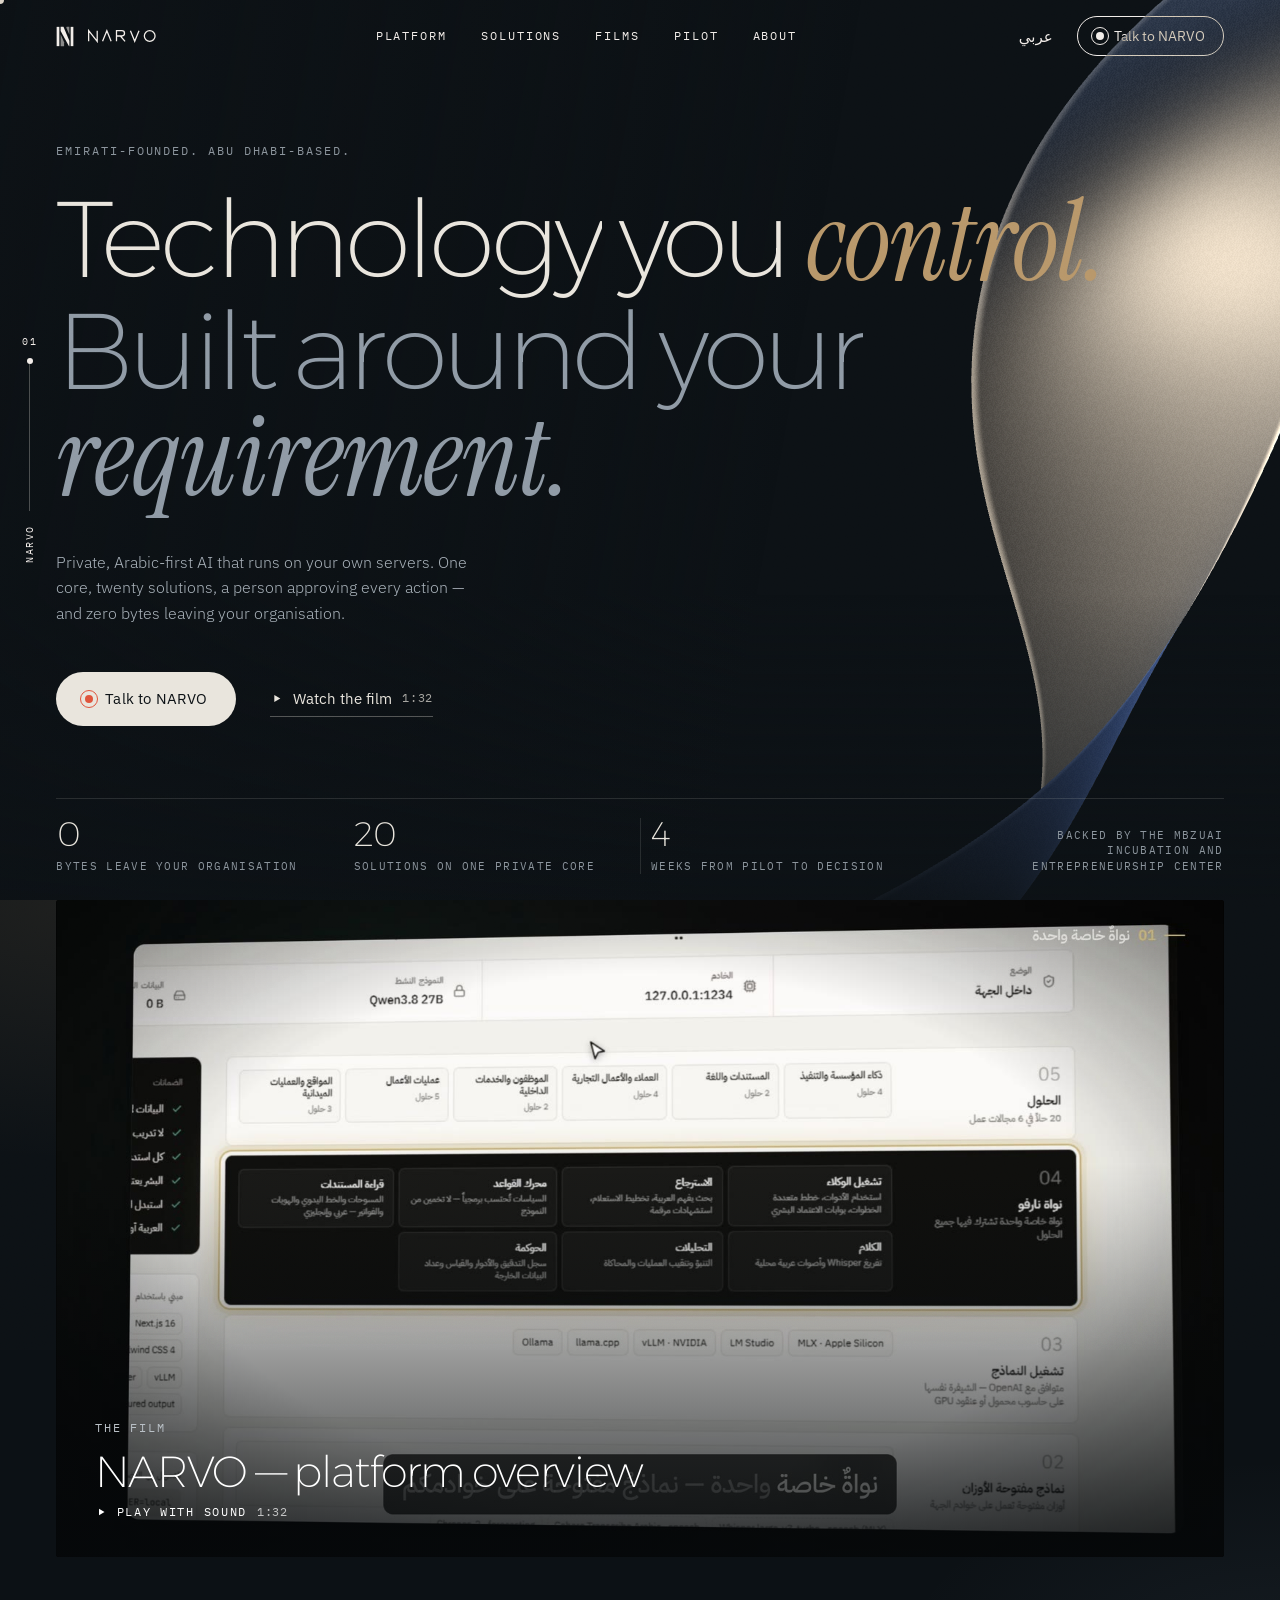
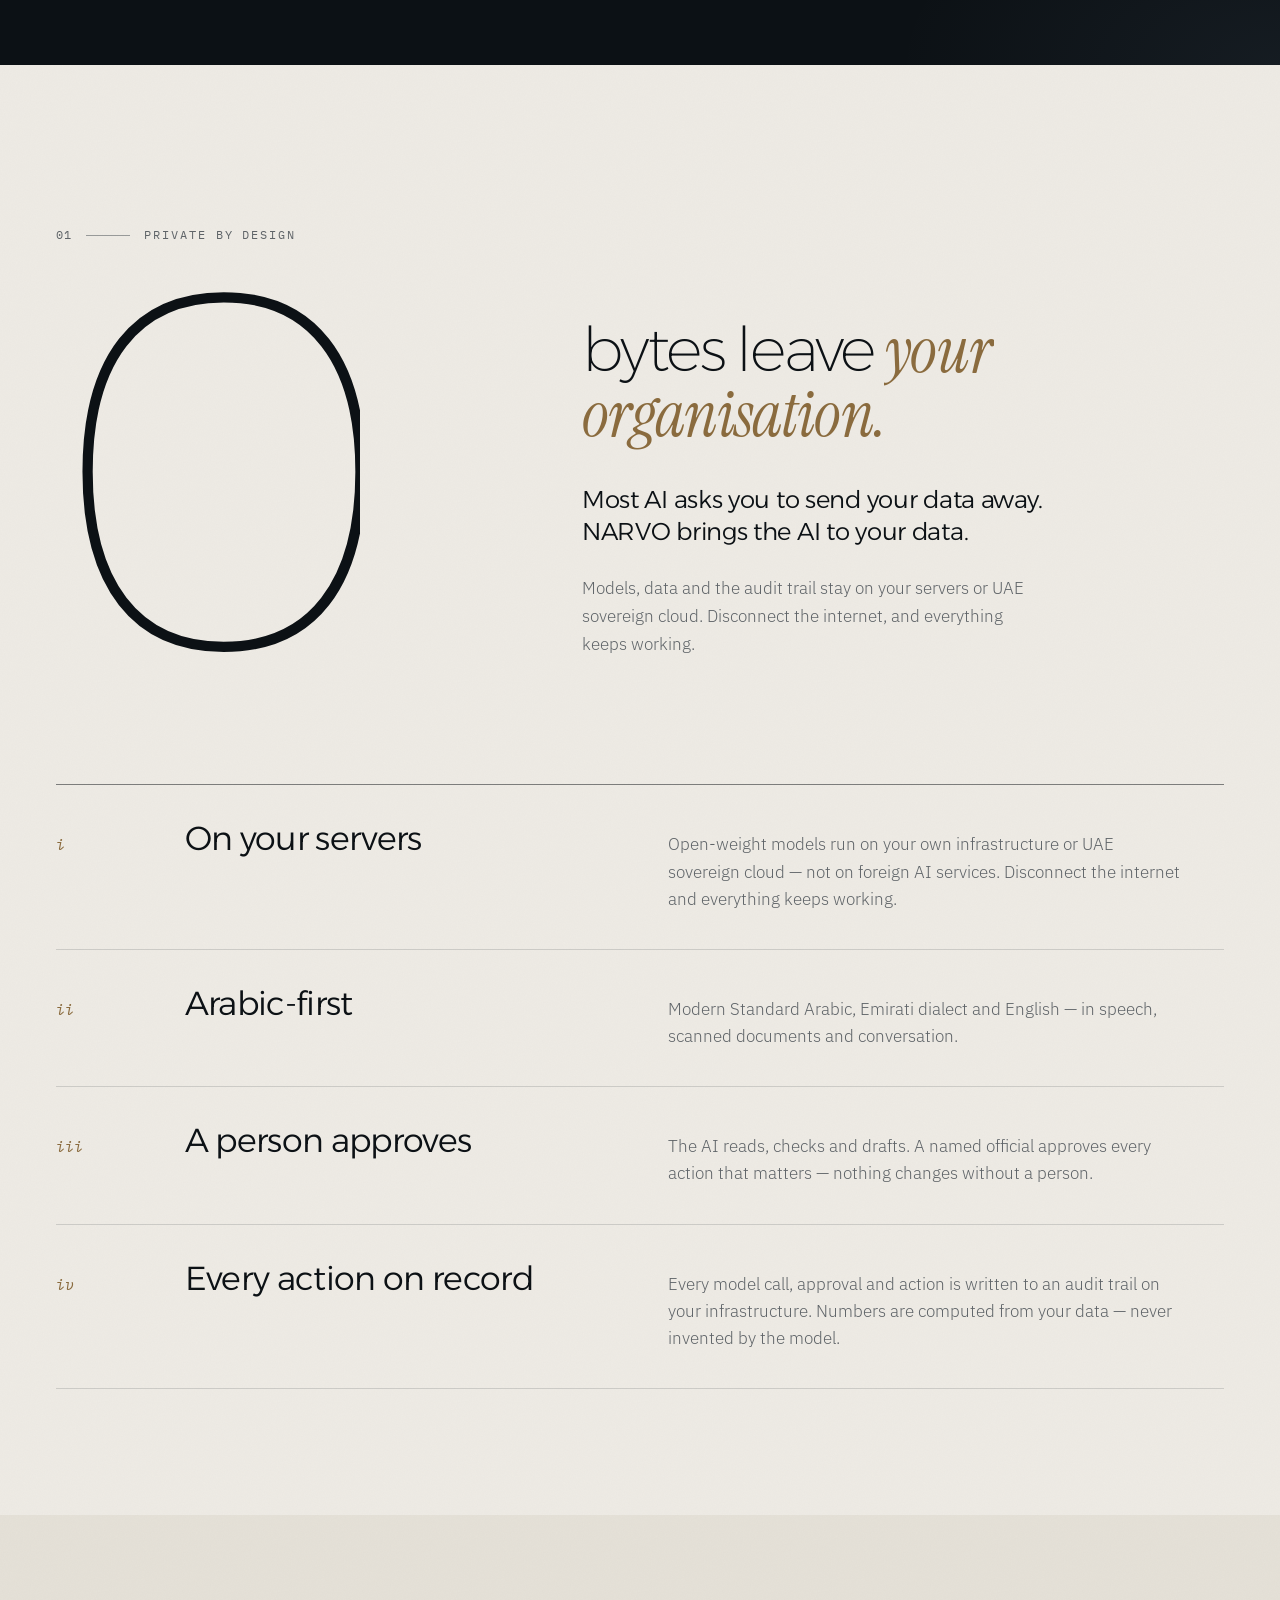
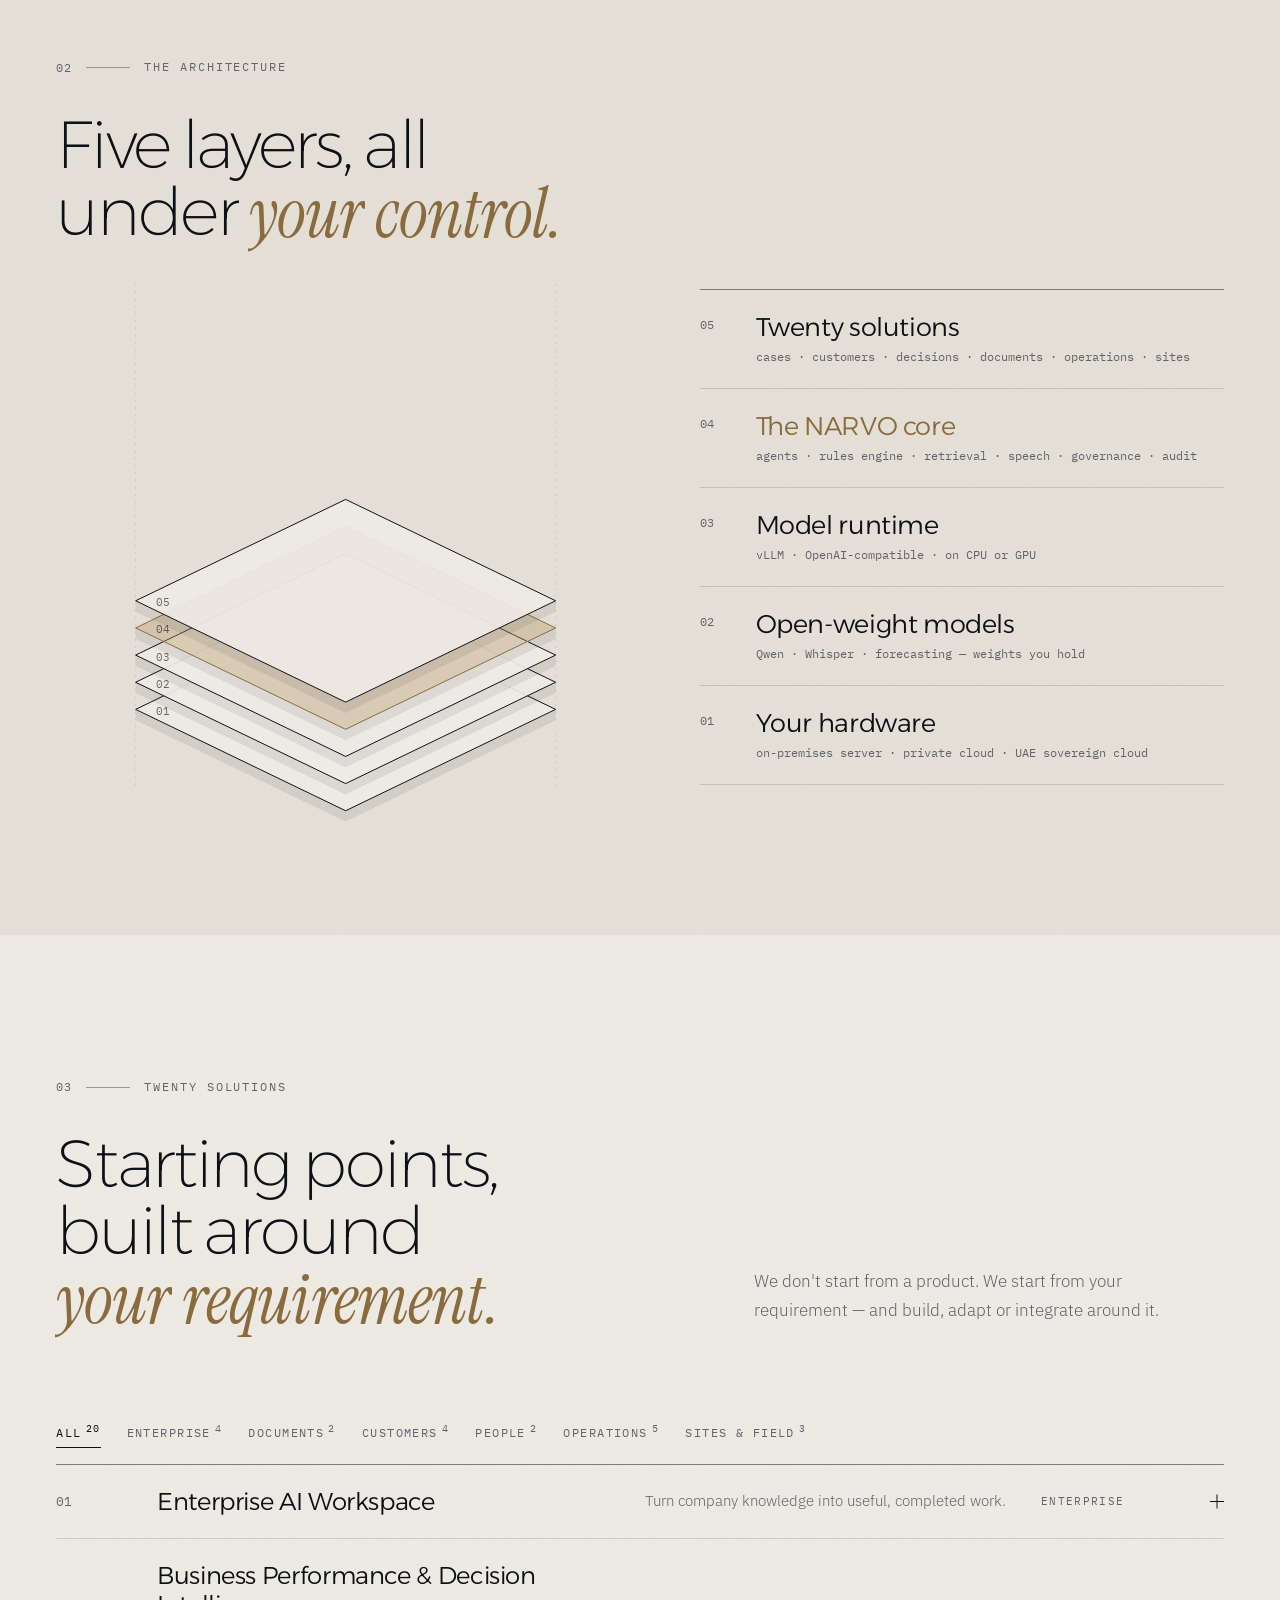
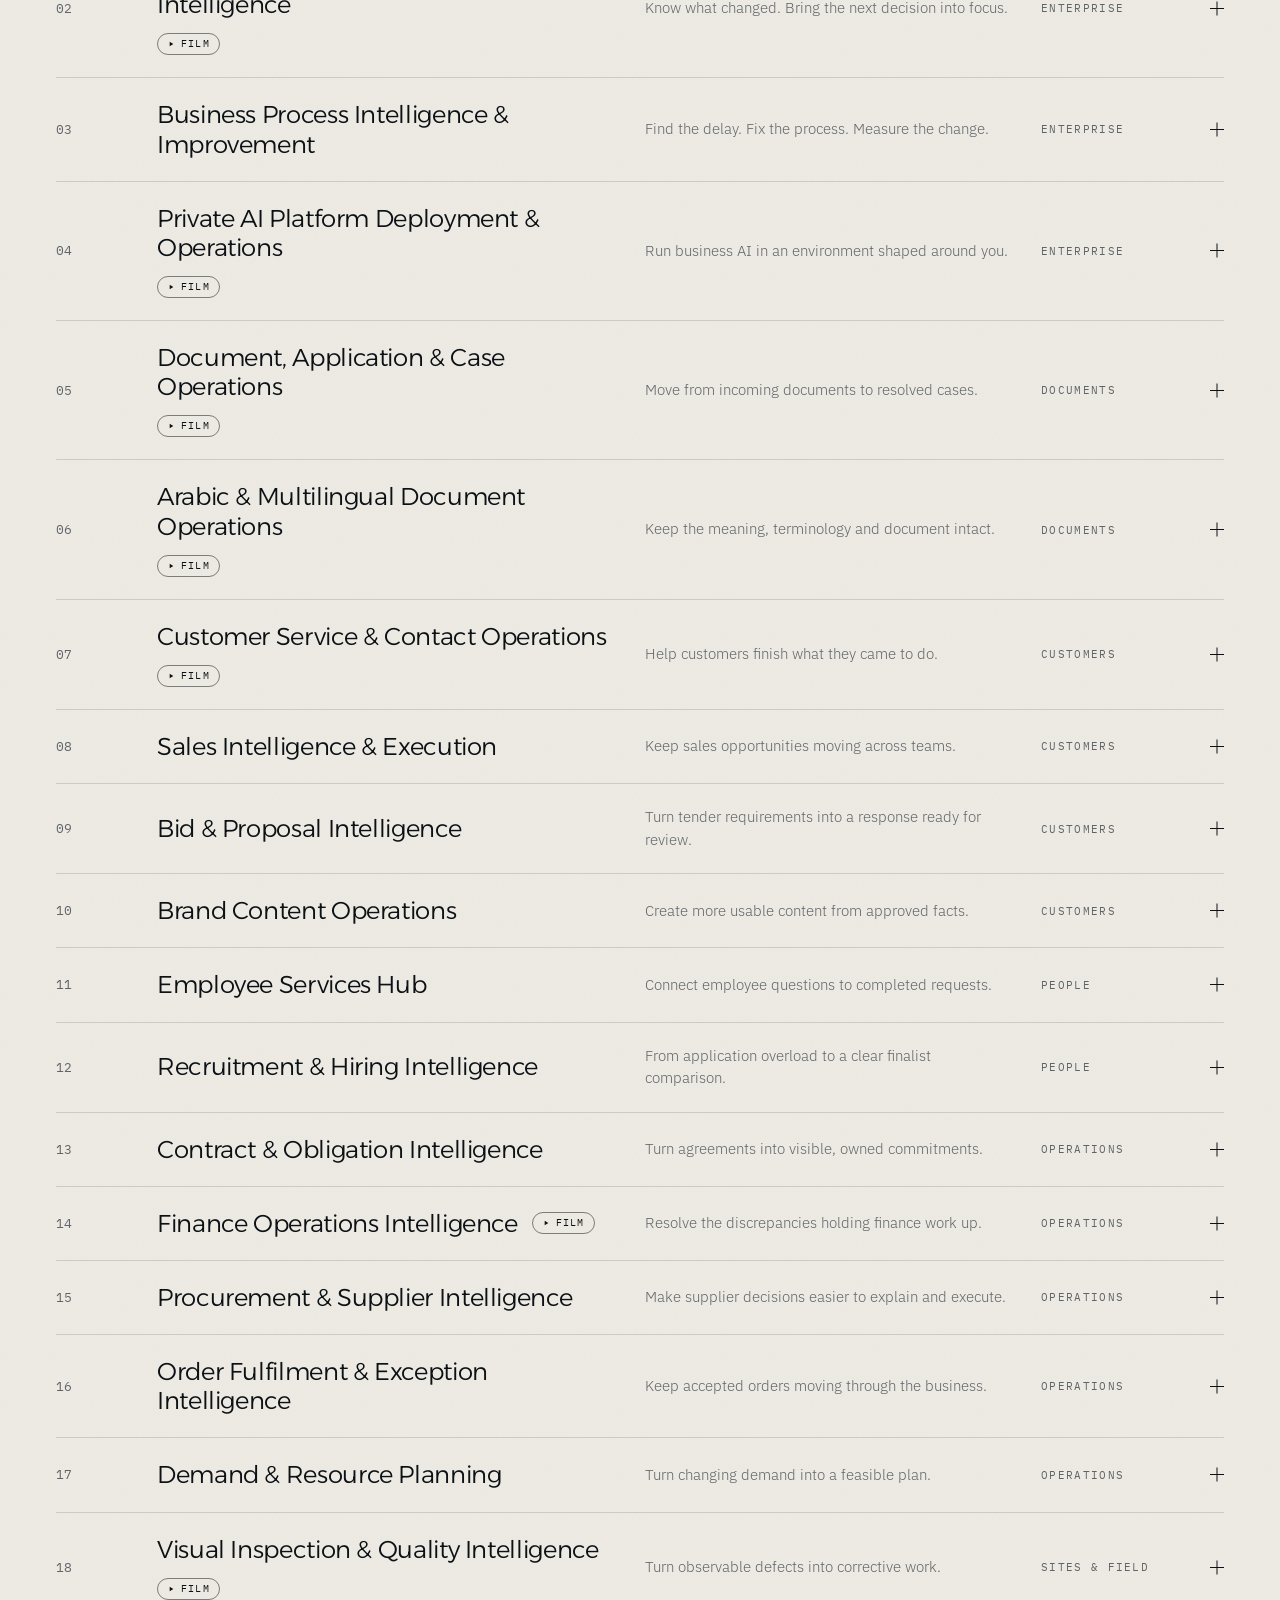
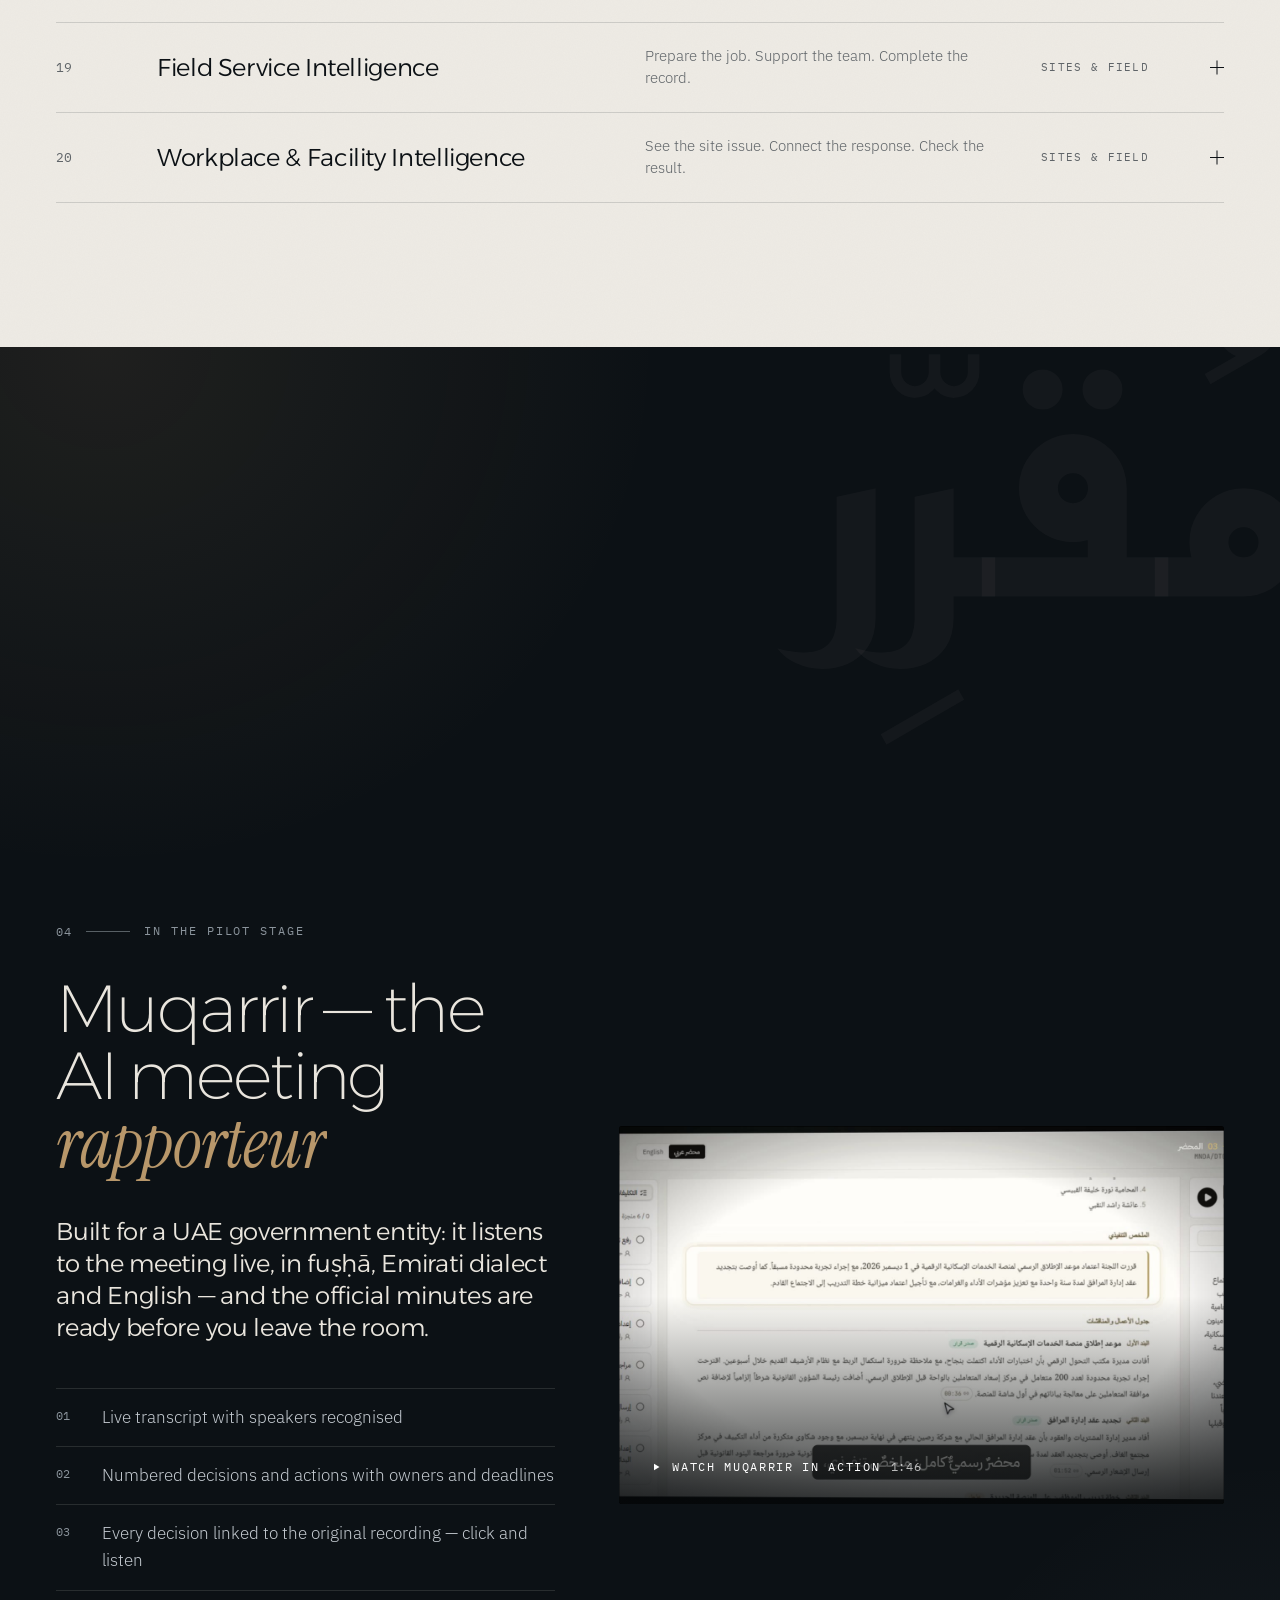
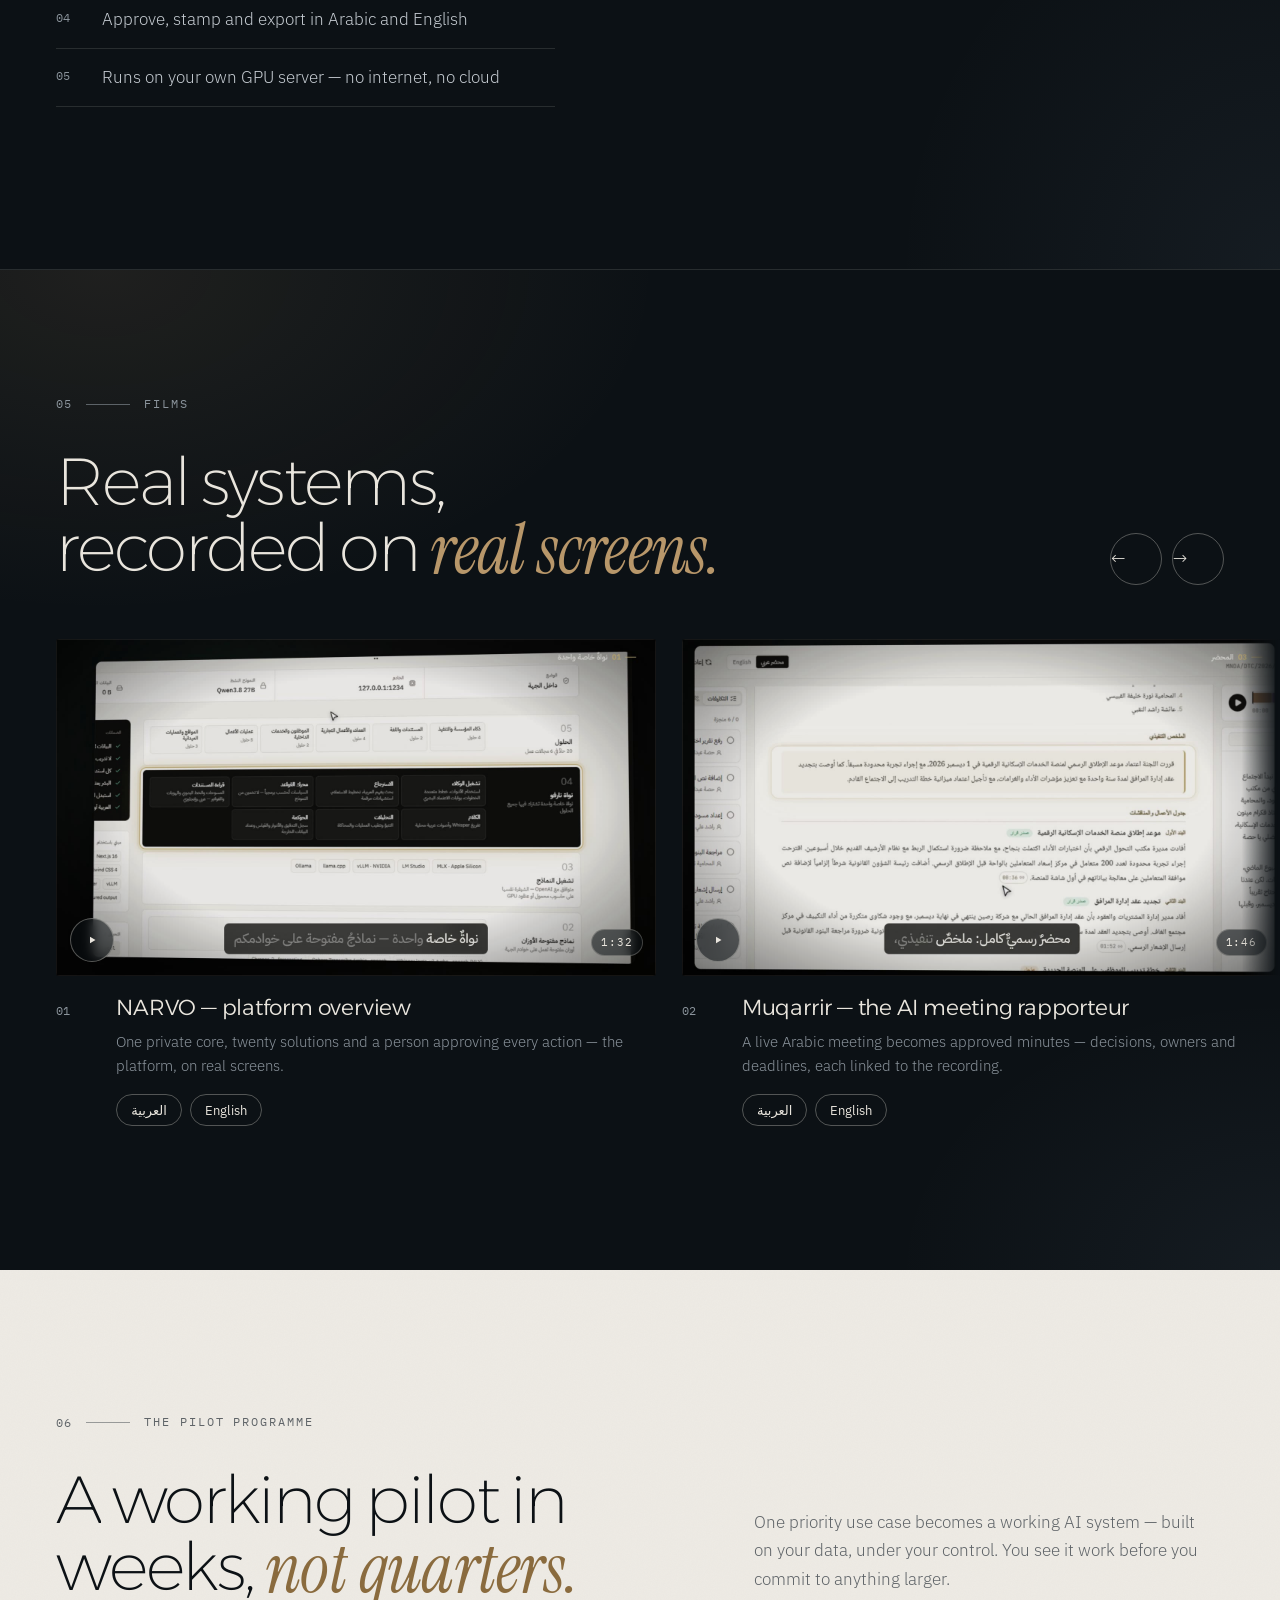
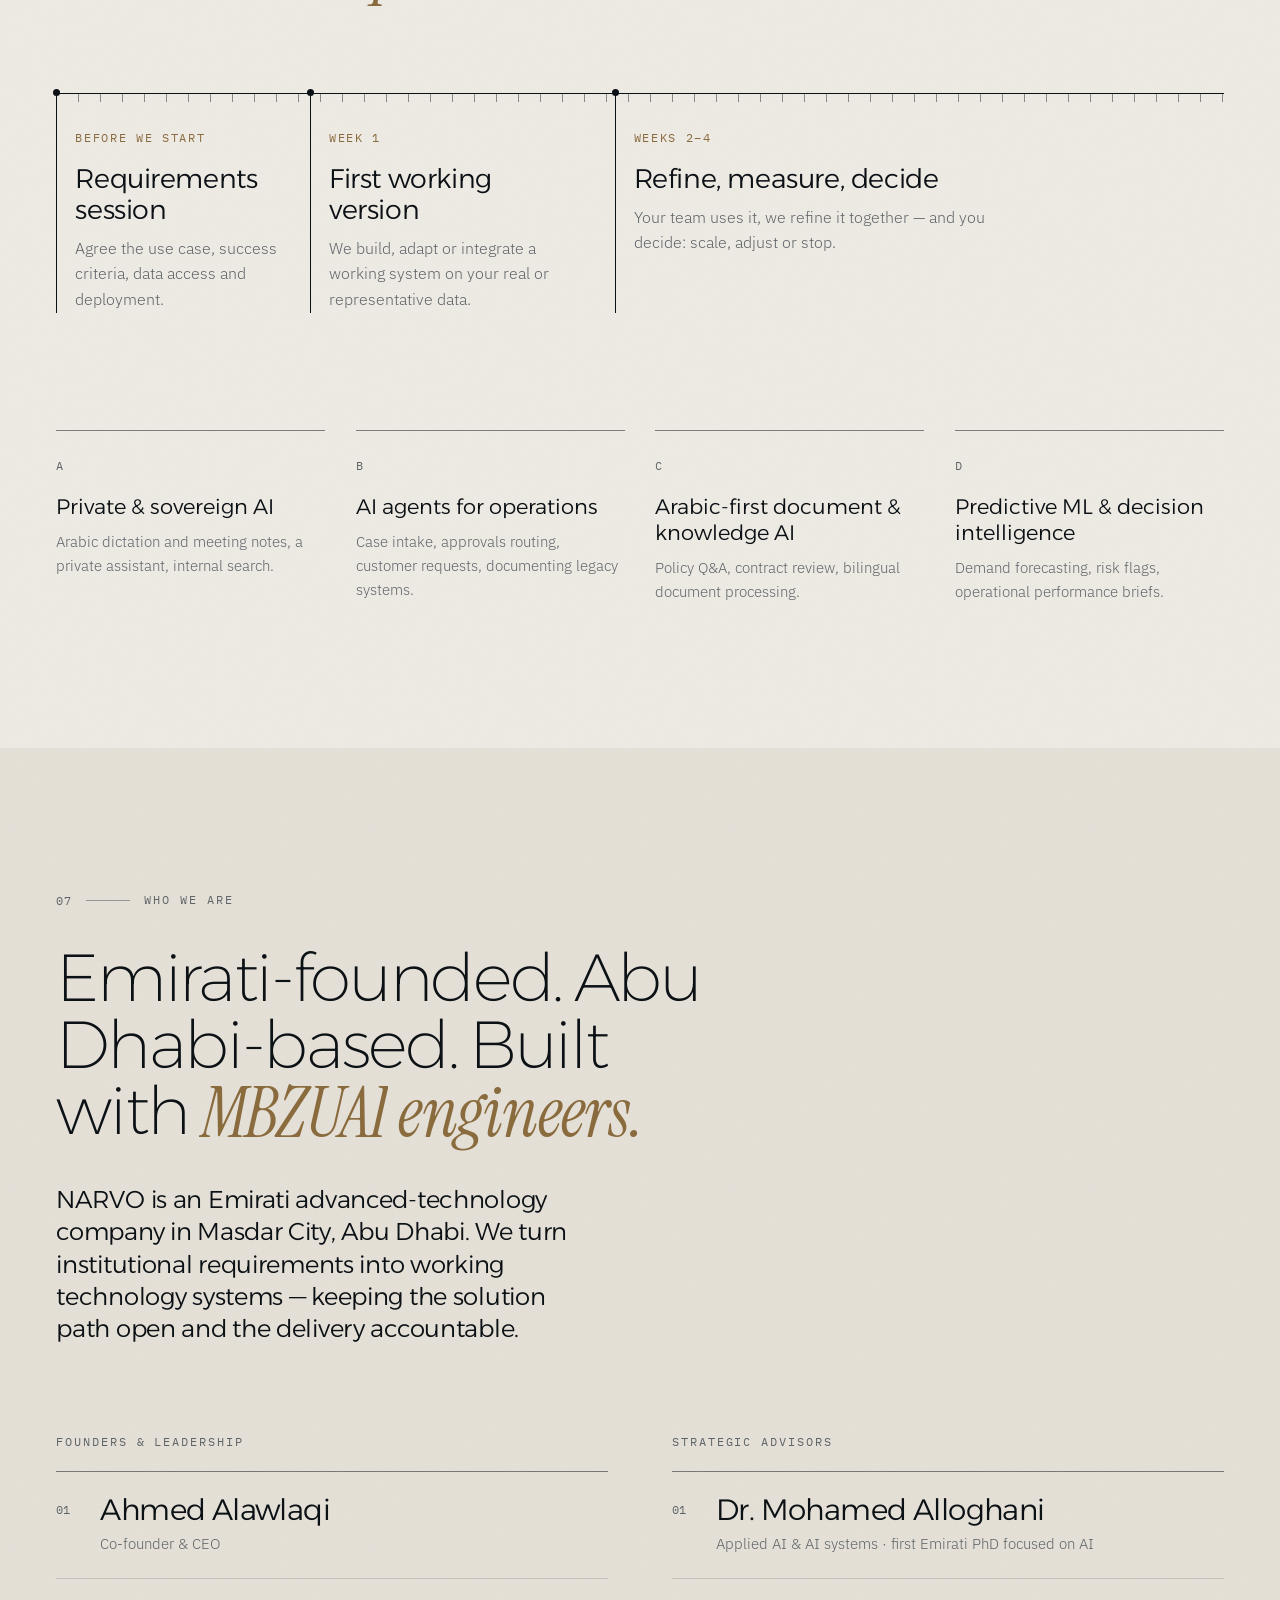
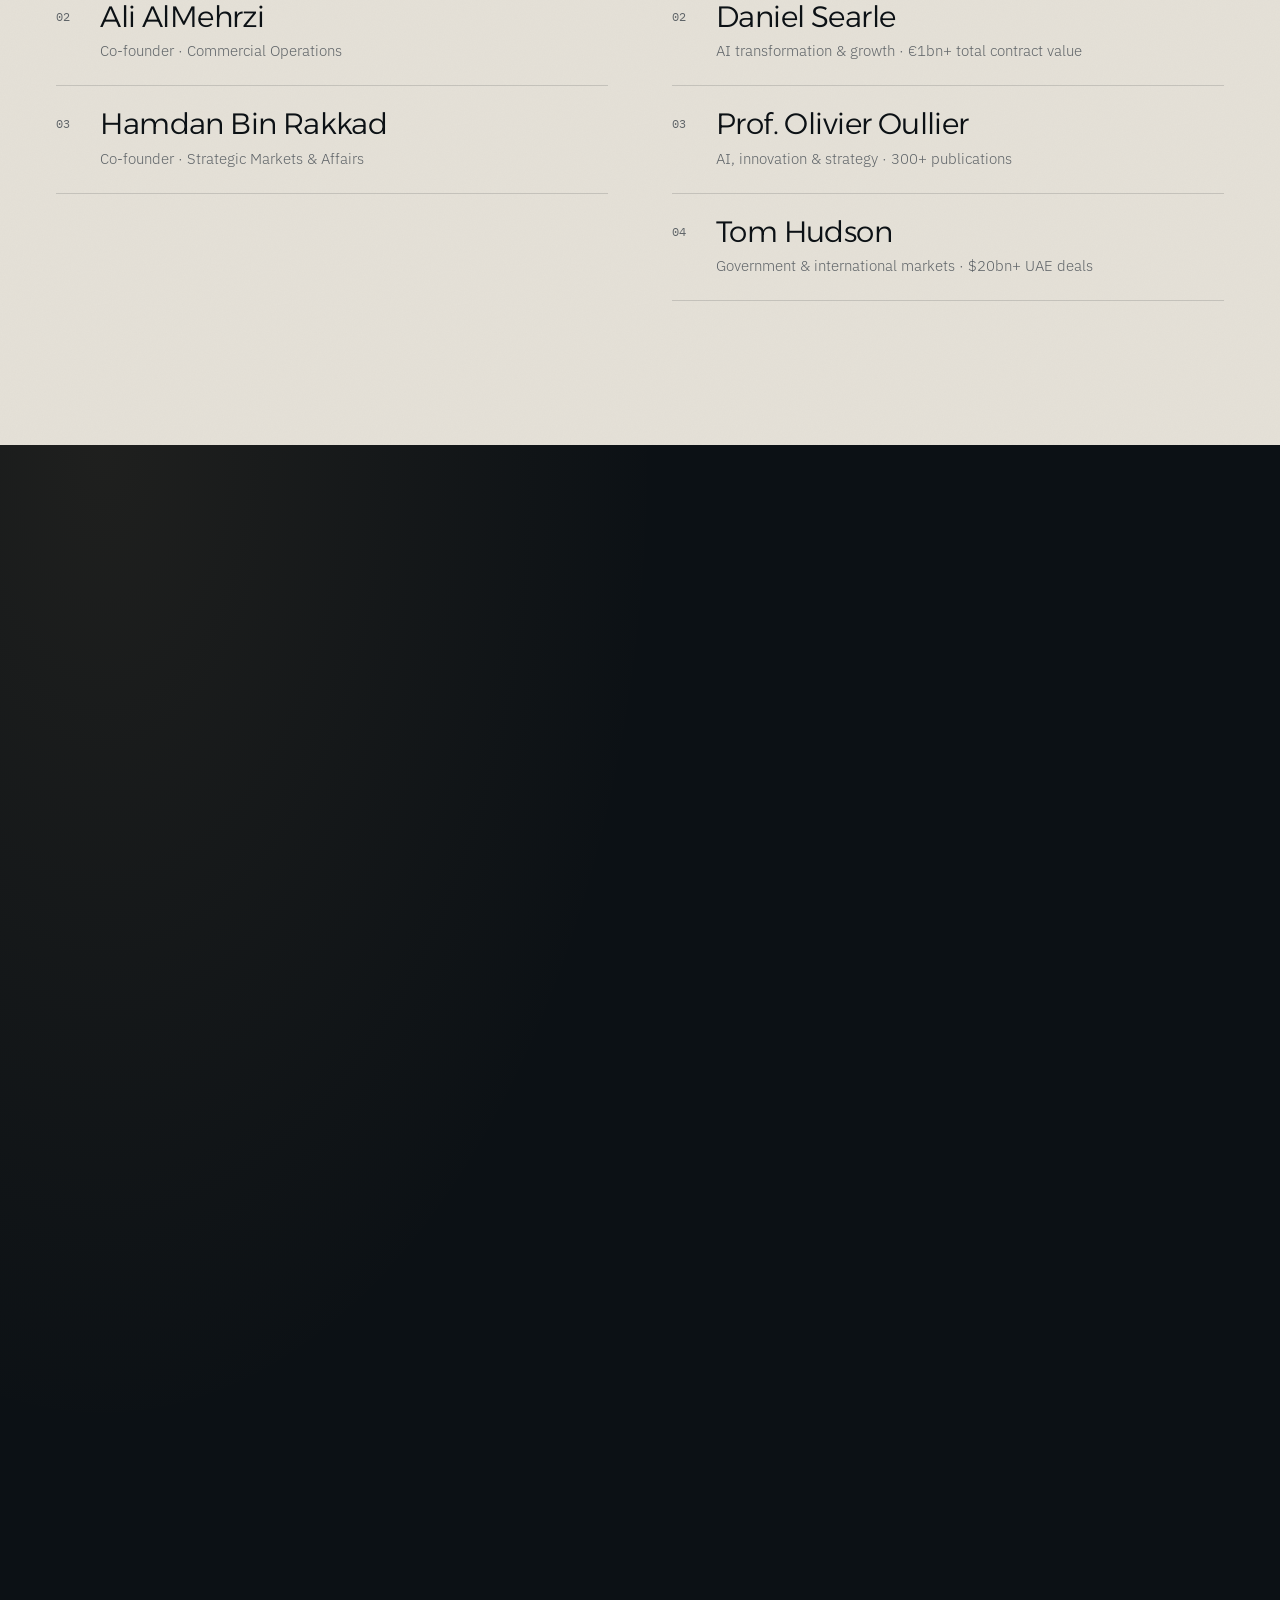
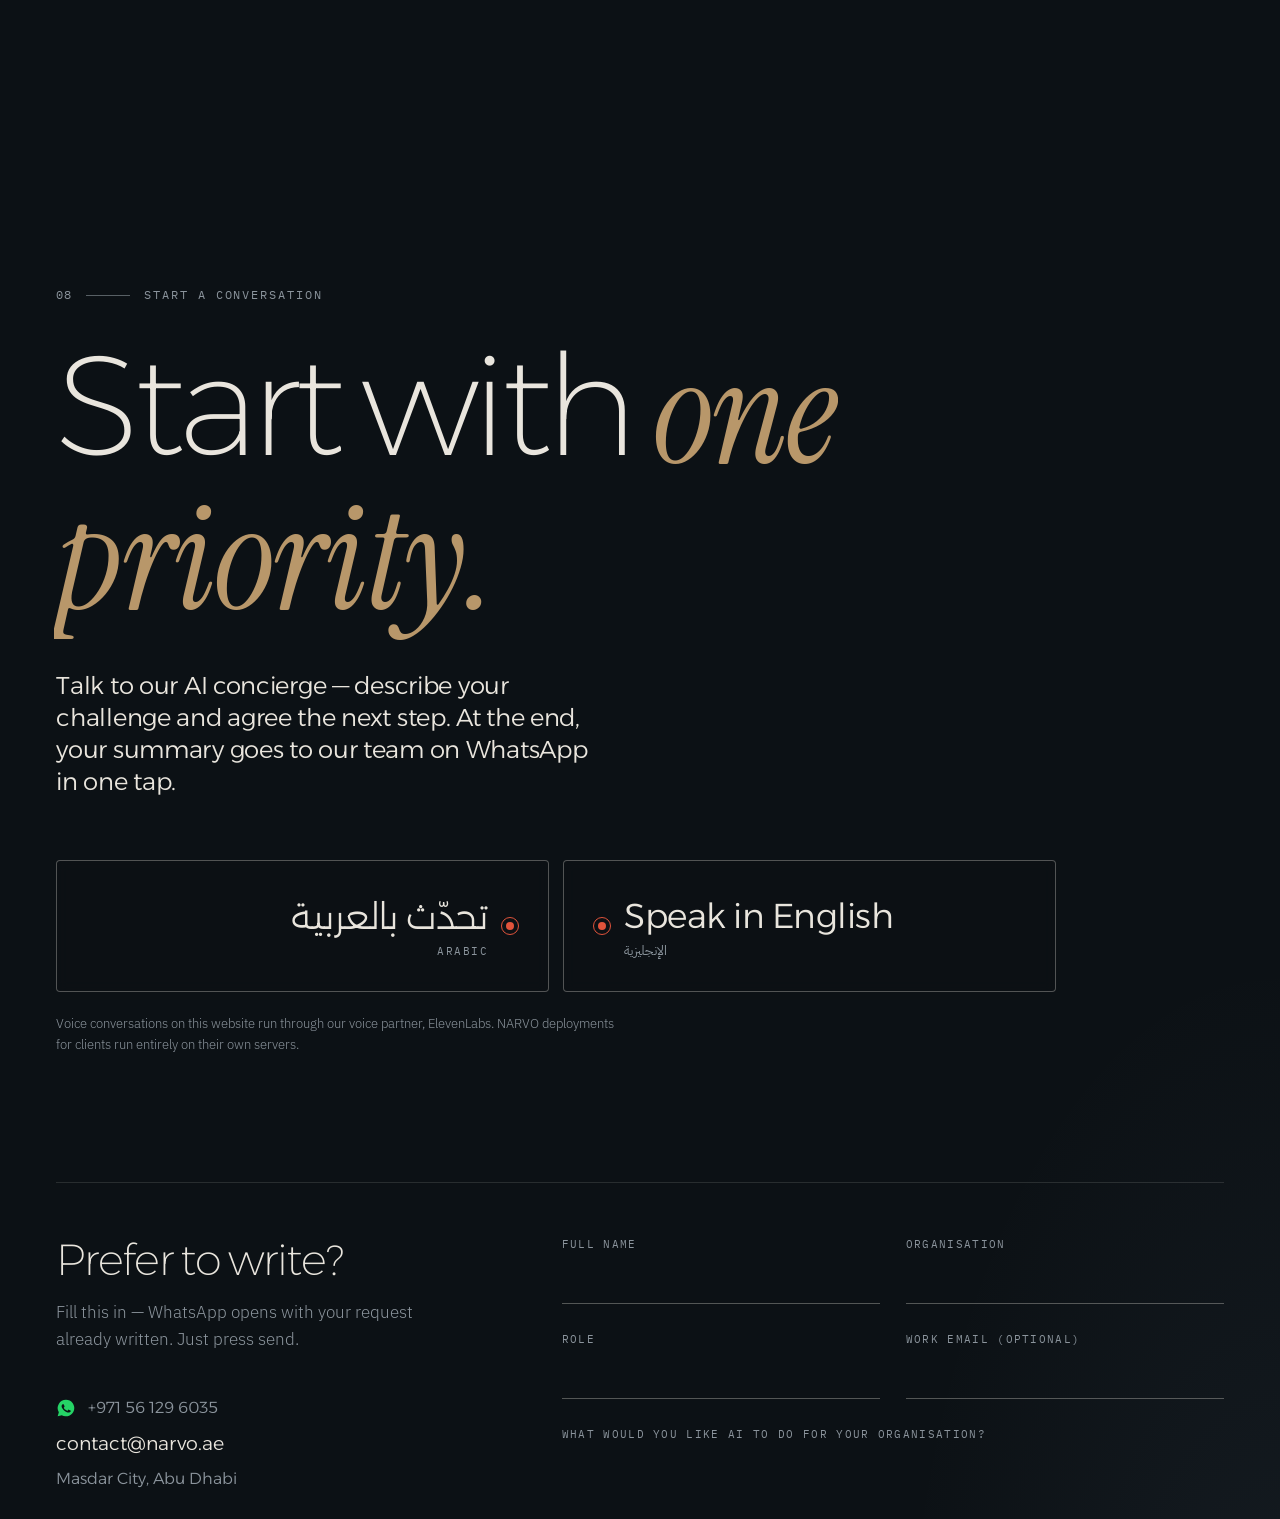
==== commit b4b32521: "Polish: opening sequence, serif accents, grain and light, a drawn stack, richer films - An opening: " ====
--- a/index.html
+++ b/index.html
@@ -15,10 +15,15 @@
 <link rel="apple-touch-icon" href="assets/apple-touch-icon.png">
 <link rel="preconnect" href="https://fonts.googleapis.com">
 <link rel="preconnect" href="https://fonts.gstatic.com" crossorigin>
-<link href="https://fonts.googleapis.com/css2?family=Alexandria:wght@100..600&family=IBM+Plex+Mono:wght@400;500&family=IBM+Plex+Sans+Arabic:wght@300;400;500&family=IBM+Plex+Sans:wght@300;400;500&family=Reem+Kufi:wght@400..700&display=swap" rel="stylesheet">
+<link href="https://fonts.googleapis.com/css2?family=Alexandria:wght@100..600&family=IBM+Plex+Mono:wght@400;500&family=IBM+Plex+Sans+Arabic:wght@300;400;500&family=IBM+Plex+Sans:wght@300;400;500&family=Reem+Kufi:wght@400..700&family=Instrument+Serif:ital@1&display=swap" rel="stylesheet">
 <link rel="stylesheet" href="assets/site.css">
 </head>
 <body>
+<script>try{if(!sessionStorage.getItem("narvo-intro")&&!matchMedia("(prefers-reduced-motion: reduce)").matches)document.body.classList.add("loading")}catch(e){}</script>
+<div class="intro" id="intro" aria-hidden="true"><svg class="intro-word" viewBox="-6 -6 632 112"><path d="M0 100V0l80 100V0M130 100 170 0l40 100M260 100V0h50a25 25 0 0 1 0 50h-50M296 50l44 50M390 0l40 100 40-100"/><circle cx="570" cy="50" r="50"/></svg></div>
+<div class="grain" aria-hidden="true"></div>
+<aside class="rail" id="rail" aria-hidden="true"><span class="rail-n" id="railN">01</span><span class="rail-line"><i id="railDot"></i></span><span class="rail-t" id="railT"></span></aside>
+<div class="dot" id="dot" aria-hidden="true"></div>
 
 <!-- ============================== header (blends over dark and light chapters) -->
 <header class="hd" id="hd">
@@ -54,7 +59,7 @@
 <main id="top">
 
 <!-- ============================== I. hero -->
-<section class="ch dark hero" id="hero">
+<section class="ch dark hero" id="hero" data-ch="hero">
   <canvas class="ribbon" id="heroRibbon" aria-hidden="true"></canvas>
   <div class="hero-in">
     <p class="label reveal"><span data-i18n="hero.found">Emirati-founded. Abu Dhabi-based.</span></p>
@@ -74,11 +79,12 @@
     <p><b>4</b><span data-i18n="hero.k3">weeks from pilot to decision</span></p>
     <p class="backed"><span data-i18n="hero.backed">Backed by the MBZUAI Incubation and Entrepreneurship Center</span></p>
   </div>
+  <a class="scroll-cue" href="#film" aria-label="Scroll"><span></span></a>
 </section>
 
 <!-- ============================== the film -->
-<section class="ch dark film" id="film">
-  <button class="film-frame play" type="button" data-video="overview" data-cursor="film">
+<section class="ch dark film" id="film" data-ch="film">
+  <button class="film-frame play mask" type="button" data-video="overview" data-cursor="film">
     <video id="reel" muted playsinline loop preload="none" aria-hidden="true"></video>
     <img class="film-poster" src="media/overview-poster.jpg" alt="" loading="lazy">
     <span class="film-cap">
@@ -90,7 +96,7 @@
 </section>
 
 <!-- ============================== II. zero -->
-<section class="ch paper zero" id="platform">
+<section class="ch paper zero" id="platform" data-ch="platform">
   <div class="wrap">
     <p class="label reveal"><i>01</i><span data-i18n="pr.kicker">Private by design</span></p>
     <div class="zero-grid">
@@ -112,20 +118,12 @@
 </section>
 
 <!-- ============================== III. the stack -->
-<section class="ch paper2 stack" id="stack">
+<section class="ch paper2 stack" id="stack" data-ch="platform">
   <div class="wrap">
     <p class="label reveal"><i>02</i><span data-i18n="st.kicker">The architecture</span></p>
     <h2 class="sec-t" data-i18n="st.title" data-split>Five layers, all under your control.</h2>
     <div class="stack-grid">
-      <div class="iso-wrap" aria-hidden="true">
-        <div class="iso" id="iso">
-          <div class="plate" style="--i:0" data-l="1"><b>01</b></div>
-          <div class="plate" style="--i:1" data-l="2"><b>02</b></div>
-          <div class="plate" style="--i:2" data-l="3"><b>03</b></div>
-          <div class="plate core" style="--i:3" data-l="4"><b>04</b></div>
-          <div class="plate" style="--i:4" data-l="5"><b>05</b></div>
-        </div>
-      </div>
+      <div class="iso-wrap" aria-hidden="true"><svg class="stack-svg" id="stackSvg" viewBox="0 0 640 560"></svg></div>
       <ol class="layers" id="layers">
         <li data-l="5"><i>05</i><b data-i18n="st.5">Twenty solutions</b><span data-i18n="st.5d">cases · customers · decisions · documents · operations · sites</span></li>
         <li data-l="4" class="core"><i>04</i><b data-i18n="st.4">The NARVO core</b><span data-i18n="st.4d">agents · rules engine · retrieval · speech · governance · audit</span></li>
@@ -138,7 +136,7 @@
 </section>
 
 <!-- ============================== IV. twenty solutions -->
-<section class="ch paper solutions" id="solutions">
+<section class="ch paper solutions" id="solutions" data-ch="solutions">
   <div class="wrap">
     <p class="label reveal"><i>03</i><span data-i18n="so.kicker">Twenty solutions</span></p>
     <div class="so-head">
@@ -152,7 +150,7 @@
 </section>
 
 <!-- ============================== V. muqarrir -->
-<section class="ch dark mq" id="muqarrir">
+<section class="ch dark mq" id="muqarrir" data-ch="films">
   <div class="mq-word" aria-hidden="true">مُقرِّر</div>
   <div class="wrap mq-grid">
     <div class="mq-copy">
@@ -167,7 +165,7 @@
         <li class="reveal" data-i18n="mq.b5">Runs on your own GPU server — no internet, no cloud</li>
       </ol>
     </div>
-    <button class="mq-frame play reveal" type="button" data-video="muqarrir" data-cursor="film">
+    <button class="mq-frame play mask" type="button" data-video="muqarrir" data-cursor="film">
       <img src="media/muqarrir-poster.jpg" alt="" loading="lazy">
       <span class="film-go"><svg viewBox="0 0 24 24" aria-hidden="true"><path d="M8 5.5v13l11-6.5z"/></svg><span data-i18n="mq.cta">Watch Muqarrir in action</span><span class="dur" data-dur="muqarrir"></span></span>
     </button>
@@ -175,7 +173,7 @@
 </section>
 
 <!-- ============================== VI. films -->
-<section class="ch dark films" id="films">
+<section class="ch dark films" id="films" data-ch="films">
   <div class="wrap">
     <p class="label reveal"><i>05</i><span data-i18n="cs.kicker">Films</span></p>
     <div class="films-head">
@@ -187,7 +185,7 @@
 </section>
 
 <!-- ============================== VII. pilot -->
-<section class="ch paper pilot" id="pilot">
+<section class="ch paper pilot" id="pilot" data-ch="pilot">
   <div class="wrap">
     <p class="label reveal"><i>06</i><span data-i18n="pi.kicker">The pilot programme</span></p>
     <div class="so-head">
@@ -209,7 +207,7 @@
 </section>
 
 <!-- ============================== VIII. about -->
-<section class="ch paper2 about" id="about">
+<section class="ch paper2 about" id="about" data-ch="about">
   <div class="wrap">
     <p class="label reveal"><i>07</i><span data-i18n="ab.kicker">Who we are</span></p>
     <h2 class="sec-t" data-i18n="ab.title" data-split>Emirati-founded. Abu Dhabi-based. Built with MBZUAI engineers.</h2>
@@ -237,7 +235,7 @@
 </section>
 
 <!-- ============================== IX. talk -->
-<section class="ch dark talk" id="talk">
+<section class="ch dark talk" id="talk" data-ch="talk">
   <canvas class="ribbon" id="talkRibbon" aria-hidden="true"></canvas>
   <div class="wrap talk-in">
     <p class="label reveal"><i>08</i><span data-i18n="tk.kicker">Start a conversation</span></p>
--- a/assets/site.css
+++ b/assets/site.css
@@ -8,6 +8,7 @@
   --f-body: "IBM Plex Sans", system-ui, -apple-system, "Segoe UI", sans-serif;
   --f-mono: "IBM Plex Mono", ui-monospace, "SFMono-Regular", monospace;
   --track: .16em;
+  --f-serif: "Instrument Serif", "Times New Roman", serif;
 }
 html[lang="ar"] { --f-body: "IBM Plex Sans Arabic", "IBM Plex Sans", system-ui, sans-serif; --f-disp: "Alexandria", "IBM Plex Sans Arabic", system-ui, sans-serif; --track: 0; }
 
@@ -27,6 +28,10 @@
 /* chapters */
 .ch { position: relative; }
 .dark { background: var(--ink); color: var(--silver); --mute: #8b949c; --hair: rgba(233, 229, 221, .13); --hair2: rgba(233, 229, 221, .32); }
+.dark:not(.hero)::before { content: ""; position: absolute; inset: 0; pointer-events: none; background: radial-gradient(70% 55% at 8% 0%, rgba(184, 151, 106, .11), transparent 62%), radial-gradient(50% 45% at 100% 100%, rgba(143, 171, 204, .07), transparent 60%); }
+html[dir="rtl"] .dark:not(.hero)::before { background: radial-gradient(70% 55% at 92% 0%, rgba(184, 151, 106, .11), transparent 62%), radial-gradient(50% 45% at 0% 100%, rgba(143, 171, 204, .07), transparent 60%); }
+.dark:not(.hero) > * { position: relative; z-index: 1; }
+.talk .ribbon { z-index: 0; }
 .paper, .paper2 { color: var(--ink); --mute: #5f6468; --hair: rgba(12, 17, 21, .14); --hair2: rgba(12, 17, 21, .5); }
 .paper { background: var(--paper); }
 .paper2 { background: var(--paper2); }
@@ -38,8 +43,16 @@
 .label { display: flex; align-items: center; gap: 14px; font: 400 12px/1.4 var(--f-mono); letter-spacing: var(--track); text-transform: uppercase; color: var(--mute); }
 html[lang="ar"] .label { font: 400 14px/1.5 var(--f-body); text-transform: none; }
 .label i:not(.live) { font: 400 12px/1 var(--f-mono); font-style: normal; letter-spacing: .08em; display: inline-flex; align-items: center; gap: 14px; color: inherit; }
-.label i:not(.live)::after { content: ""; width: 44px; height: 1px; background: currentColor; opacity: .6; }
-.sec-t { font: 200 clamp(36px, 5.2vw, 88px)/1.0 var(--f-disp); letter-spacing: -.035em; margin-top: 4vh; max-width: 18ch; }
+.label i:not(.live)::after { content: ""; width: 44px; height: 1px; background: currentColor; opacity: .6; transform: scaleX(0); transform-origin: left; transition: transform 1.1s var(--ease) .25s; }
+html[dir="rtl"] .label i:not(.live)::after { transform-origin: right; }
+.label.in i:not(.live)::after, .in .label i:not(.live)::after { transform: scaleX(1); }
+.sec-t { font: 200 clamp(36px, 5.2vw, 88px)/1.0 var(--f-disp); letter-spacing: -.035em; margin-top: 4vh; max-width: 18ch; text-wrap: balance; }
+h1 em, h2 em, h3 em { font: italic 1.04em/1 var(--f-serif); letter-spacing: -.01em; color: var(--bronze-d); }
+.dark h1 em, .dark h2 em { color: var(--bronze); }
+.dark .hero-t .l2 em { color: inherit; }
+html[lang="ar"] h1 em, html[lang="ar"] h2 em, html[lang="ar"] h3 em { font: inherit; font-style: normal; color: var(--bronze-d); }
+html[lang="ar"] .dark h1 em, html[lang="ar"] .dark h2 em { color: var(--bronze); }
+html[lang="ar"] .hero-t em { color: var(--bronze); }
 html[lang="ar"] .sec-t { letter-spacing: 0; line-height: 1.25; font-weight: 300; }
 .lede { font: 300 clamp(20px, 1.9vw, 30px)/1.32 var(--f-disp); letter-spacing: -.012em; max-width: 32ch; margin-top: 4vh; }
 html[lang="ar"] .lede { letter-spacing: 0; line-height: 1.6; }
@@ -51,6 +64,13 @@
 /* motion: reveals and word lines */
 .reveal { opacity: 0; transform: translateY(16px); transition: opacity 1s var(--ease) var(--d, 0s), transform 1.1s var(--ease) var(--d, 0s); }
 .reveal.in { opacity: 1; transform: none; }
+/* a still opens from the top; the clip sits on the image, not the frame, so the observer still sees the frame */
+.mask > img, .mask > video { clip-path: inset(0 0 100% 0); transform: scale(1.08); transition: clip-path 1.5s var(--ease), transform 1.8s var(--ease) !important; }
+.mask.in > img, .mask.in > video { clip-path: inset(0 0 0 0); transform: none; }
+.mask:not(.in) { background: transparent !important; }
+.mask .film-cap, .mask .film-go, .mask .pl, .mask .chip { opacity: 0; transition: opacity .8s var(--ease) .9s; }
+.mask.in .film-cap, .mask.in .film-go, .mask.in .pl, .mask.in .chip { opacity: 1; }
+.film-frame:hover .film-poster, .mq-frame:hover img, .card:hover .thumb img { transform: scale(1.025) !important; }
 [data-split] .w { display: inline-block; overflow: hidden; vertical-align: top; padding: .14em .02em .2em; margin: -.14em -.02em -.2em; }
 [data-split] .w > span { display: inline-block; transform: translateY(110%); transition: transform 1.15s var(--ease); transition-delay: calc(var(--i, 0) * 38ms + var(--d, 0s)); }
 [data-split].in .w > span { transform: none; }
@@ -125,6 +145,9 @@
 html[lang="ar"] .hero-foot { font: 400 13px/1.5 var(--f-body); letter-spacing: 0; text-transform: none; }
 .hero-foot b { display: block; font: 200 34px/1 var(--f-disp); letter-spacing: -.02em; color: var(--silver); margin-bottom: 8px; }
 .hero-foot .backed { justify-self: end; text-align: end; max-width: 30ch; }
+.scroll-cue { position: absolute; inset: auto auto 26px 50%; width: 1px; height: 56px; background: var(--hair); overflow: hidden; }
+.scroll-cue span { position: absolute; inset: 0; background: var(--silver); transform: translateY(-100%); animation: cue 2.6s var(--ease) infinite; }
+@keyframes cue { 0% { transform: translateY(-100%); } 55% { transform: translateY(0); } 100% { transform: translateY(100%); } }
 
 /* ------------------------------------------------------------------ the film */
 .film { padding: 0 var(--gut) clamp(60px, 12vh, 140px); }
@@ -152,7 +175,9 @@
 /* ------------------------------------------------------------------ zero + principles */
 .zero { padding: clamp(90px, 18vh, 200px) 0 clamp(80px, 14vh, 160px); }
 .zero-grid { display: grid; grid-template-columns: minmax(0, .85fr) minmax(0, 1.15fr); align-items: end; gap: 4vw; margin-top: 4vh; }
-.zero-num { font: 100 clamp(240px, 40vw, 680px)/.74 var(--f-disp); letter-spacing: -.07em; color: var(--ink); margin-inline-start: -.06em; user-select: none; }
+.zero-num { font: 100 clamp(240px, 40vw, 680px)/.74 var(--f-disp); letter-spacing: -.07em; margin-inline-start: -.06em; user-select: none; }
+.zero-num span { color: transparent; background: linear-gradient(105deg, var(--ink) 40%, var(--bronze-d) 50%, var(--ink) 60%) 0 0 / 300% 100% no-repeat; -webkit-background-clip: text; background-clip: text; animation: sheen 7s var(--ease) infinite; }
+@keyframes sheen { 0%, 20% { background-position: 120% 0; } 70%, 100% { background-position: -120% 0; } }
 .zero-copy h2 { font: 200 clamp(36px, 4.8vw, 82px)/1.0 var(--f-disp); letter-spacing: -.035em; max-width: 14ch; }
 html[lang="ar"] .zero-copy h2 { letter-spacing: 0; line-height: 1.3; font-weight: 300; }
 .zero-copy .body { margin-top: 3vh; }
@@ -169,15 +194,19 @@
 /* ------------------------------------------------------------------ the stack (an axonometric drawing) */
 .stack { padding: clamp(90px, 16vh, 180px) 0; overflow: hidden; }
 .stack-grid { display: grid; grid-template-columns: minmax(0, 1.05fr) minmax(0, .95fr); gap: 5vw; align-items: center; margin-top: 4vh; }
-.iso-wrap { height: clamp(460px, 52vw, 720px); display: grid; place-items: center; padding-top: clamp(80px, 9vw, 150px); }
-.iso { --gap: 18px; position: relative; width: clamp(200px, 25vw, 360px); aspect-ratio: 1; transform: rotateX(57deg) rotateZ(-45deg) translateZ(-60px); transform-style: preserve-3d; }
-.plate { position: absolute; inset: 0; border: 1px solid rgba(12, 17, 21, .62); background-color: rgba(238, 235, 229, .78);
-  background-image: linear-gradient(rgba(12, 17, 21, .07) 1px, transparent 1px), linear-gradient(90deg, rgba(12, 17, 21, .07) 1px, transparent 1px); background-size: 12.5% 12.5%;
-  transform: translateZ(calc(var(--i) * var(--gap) * 4.2)); transition: background-color .45s, border-color .45s; }
-.plate b { position: absolute; left: 10px; bottom: 8px; font: 400 12px/1 var(--f-mono); color: rgba(12, 17, 21, .7); }
-.plate.core { background-color: rgba(184, 151, 106, .34); border-color: var(--bronze-d); }
-.plate.on { background-color: var(--ink); border-color: var(--ink); }
-.plate.on b { color: var(--silver); }
+.iso-wrap { display: grid; place-items: center; }
+.stack-svg { width: min(100%, 640px); height: auto; overflow: visible; }
+.stack-svg .guide { stroke: var(--ink); stroke-opacity: .12; stroke-width: 1; stroke-dasharray: 2 6; }
+.stack-svg .plate { transition: transform .9s var(--ease); }
+.stack-svg .thick { fill: rgba(12, 17, 21, .08); stroke: none; opacity: 0; transition: opacity .8s var(--ease) 1s; }
+.stack-svg .top { fill: rgba(238, 235, 229, .92); stroke: var(--ink); stroke-width: 1.1; stroke-dasharray: 1; stroke-dashoffset: 1; transition: stroke-dashoffset 1.6s var(--ease), fill .5s; }
+.stack-svg .n { font: 400 12px var(--f-mono); fill: rgba(12, 17, 21, .6); opacity: 0; transition: opacity .6s 1.2s; }
+.stack-svg .core .top { fill: rgba(184, 151, 106, .38); stroke: var(--bronze-d); }
+.stack-svg .plate.on .top { fill: var(--ink); }
+.stack-svg .plate.on .n { fill: var(--silver); }
+.stack-svg.in .top { stroke-dashoffset: 0; }
+.stack-svg.in .thick, .stack-svg.in .n { opacity: 1; }
+.stack-svg .plate:nth-child(3) .top { transition-delay: 0s; } .stack-svg .plate:nth-child(4) .top { transition-delay: .15s; } .stack-svg .plate:nth-child(5) .top { transition-delay: .3s; } .stack-svg .plate:nth-child(6) .top { transition-delay: .45s; } .stack-svg .plate:nth-child(7) .top { transition-delay: .6s; }
 .layers { border-top: 1px solid var(--hair2); }
 .layers li { display: grid; grid-template-columns: 56px 1fr; gap: 4px 0; padding: 22px 0; border-bottom: 1px solid var(--hair); transition: padding .5s var(--ease); cursor: default; }
 .layers li:hover, .layers li.on { padding-inline-start: 12px; }
@@ -254,11 +283,21 @@
 html[dir="rtl"] .strip-nav button { transform: scaleX(-1); }
 .strip { display: flex; gap: clamp(16px, 2vw, 32px); overflow-x: auto; scroll-snap-type: x mandatory; padding: 6vh max(var(--gut), calc((100vw - var(--max)) / 2 + var(--gut))) 0; scroll-padding-inline: max(var(--gut), calc((100vw - var(--max)) / 2 + var(--gut))); scrollbar-width: none; overscroll-behavior-x: contain; }
 .strip::-webkit-scrollbar { display: none; }
+@media (min-width: 861px) { .strip { -webkit-mask-image: linear-gradient(to right, transparent, #000 3%, #000 97%, transparent); mask-image: linear-gradient(to right, transparent, #000 3%, #000 97%, transparent); } }
 .card { flex: 0 0 min(80vw, 600px); scroll-snap-align: start; }
 .card .thumb { position: relative; display: block; width: 100%; aspect-ratio: 16 / 9; overflow: hidden; border-radius: 3px; background: #000; }
 .card .thumb img { width: 100%; height: 100%; object-fit: cover; transition: transform 1.4s var(--ease), opacity .6s; opacity: .92; }
 .card:hover .thumb img { transform: scale(1.03); opacity: 1; }
-.card .meta { display: grid; grid-template-columns: 48px 1fr auto; gap: 12px; align-items: baseline; padding-top: 18px; }
+.card .thumb .pl { position: absolute; inset: auto auto 14px 14px; width: 44px; height: 44px; border-radius: 50%; background: rgba(12, 17, 21, .55); border: 1px solid rgba(233, 229, 221, .35); backdrop-filter: blur(6px); display: grid; place-items: center; transition: background .3s, transform .5s var(--ease); }
+html[dir="rtl"] .card .thumb .pl { inset: auto 14px 14px auto; }
+.card .thumb .pl svg { width: 12px; height: 12px; fill: var(--silver); }
+html[dir="rtl"] .card .thumb .pl svg { transform: scaleX(-1); }
+.card:hover .thumb .pl { background: var(--silver); transform: scale(1.08); }
+.card:hover .thumb .pl svg { fill: var(--ink); }
+.card .thumb .chip { position: absolute; inset: auto 14px 20px auto; font: 400 11px/1 var(--f-mono); letter-spacing: .08em; padding: 7px 9px; border-radius: 999px; background: rgba(12, 17, 21, .55); border: 1px solid rgba(233, 229, 221, .25); backdrop-filter: blur(6px); color: var(--silver); }
+html[dir="rtl"] .card .thumb .chip { inset: auto auto 20px 14px; }
+.card .thumb::after { content: ""; position: absolute; inset: 0; box-shadow: inset 0 0 0 1px rgba(233, 229, 221, .08); pointer-events: none; }
+.card .meta { display: grid; grid-template-columns: 48px 1fr; gap: 12px; align-items: baseline; padding-top: 18px; }
 .card .meta i { font: 400 12px/1 var(--f-mono); font-style: normal; color: var(--mute); }
 .card .meta b { font: 300 clamp(20px, 1.7vw, 26px)/1.2 var(--f-disp); letter-spacing: -.01em; }
 html[lang="ar"] .card .meta b { letter-spacing: 0; line-height: 1.5; }
@@ -293,7 +332,12 @@
 .about { padding: clamp(90px, 16vh, 180px) 0; }
 .people { display: grid; grid-template-columns: 1fr 1fr; gap: 5vw; margin-top: clamp(60px, 10vh, 110px); }
 .people ul { margin-top: 20px; border-top: 1px solid var(--hair2); }
-.people li { display: grid; gap: 6px; padding: 22px 0; border-bottom: 1px solid var(--hair); }
+.people ul { counter-reset: p; }
+.people li { display: grid; grid-template-columns: 44px 1fr; gap: 6px 0; padding: 22px 0; border-bottom: 1px solid var(--hair); counter-increment: p; position: relative; }
+.people li::before { content: counter(p, decimal-leading-zero); grid-row: span 2; font: 400 12px/2.6 var(--f-mono); color: var(--mute); }
+.people li::after { content: ""; position: absolute; inset: auto 0 -1px; height: 1px; background: var(--ink); transform: scaleX(0); transform-origin: left; transition: transform .7s var(--ease); }
+html[dir="rtl"] .people li::after { transform-origin: right; }
+.people li:hover::after { transform: scaleX(1); }
 .people li b { font: 300 clamp(24px, 2.3vw, 36px)/1.1 var(--f-disp); letter-spacing: -.02em; }
 html[lang="ar"] .people li b { letter-spacing: 0; line-height: 1.4; }
 .people li span { color: var(--mute); font-size: 15px; }
@@ -429,8 +473,7 @@
   .zero-num { font-size: 64vw; }
   .principles li { grid-template-columns: 40px minmax(0, 1fr); gap: 10px 14px; }
   .principles p { grid-column: 2; }
-  .iso-wrap { height: 470px; padding-top: 150px; }
-  .iso { width: 200px; }
+  .iso-wrap { padding: 20px 0 10px; }
   .row-h { grid-template-columns: 40px minmax(0, 1fr) 18px; gap: 12px; padding: 18px 0; }
   .row-h .a { display: none; }
   .row-b .in { grid-template-columns: minmax(0, 1fr); gap: 18px; padding: 0 0 26px 52px; }
@@ -466,3 +509,32 @@
   .live::after { animation: none; }
   .ft-word path, .ft-word circle { stroke-dashoffset: 0; transition: none; }
 }
+
+/* ------------------------------------------------------------------ the opening, the grain, the rail, the dot */
+.intro { position: fixed; inset: 0; z-index: 100; background: var(--ink); display: grid; place-items: center; transition: clip-path 1.1s cubic-bezier(.7, 0, .2, 1); clip-path: inset(0 0 0 0); }
+.intro.off { clip-path: inset(0 0 100% 0); }
+.intro-word { width: min(58vw, 560px); fill: none; stroke: var(--silver); stroke-width: 1.4; overflow: visible; }
+.intro-word path, .intro-word circle { vector-effect: non-scaling-stroke; stroke-dasharray: 1400; stroke-dashoffset: 1400; }
+.intro.draw path, .intro.draw circle { animation: draw 1.3s var(--ease) forwards; }
+.intro.draw circle { animation-delay: .35s; }
+@keyframes draw { to { stroke-dashoffset: 0; } }
+body.loading { overflow: hidden; }
+body.loading .hero .reveal { transition-delay: calc(var(--d, 0s) + 1.7s); }
+body.loading .hero [data-split] .w > span { transition-delay: calc(var(--i, 0) * 38ms + 1.5s); }
+body.loading .hero .ribbon { transition-delay: 1.2s; }
+.grain { position: fixed; inset: -50%; z-index: 44; pointer-events: none; opacity: .055; mix-blend-mode: overlay;
+  background-image: url("data:image/svg+xml,%3Csvg xmlns='http://www.w3.org/2000/svg' width='220' height='220'%3E%3Cfilter id='n'%3E%3CfeTurbulence type='fractalNoise' baseFrequency='.9' numOctaves='2' stitchTiles='stitch'/%3E%3C/filter%3E%3Crect width='100%25' height='100%25' filter='url(%23n)'/%3E%3C/svg%3E");
+  animation: grain 1.2s steps(5) infinite; }
+@keyframes grain { 0% { transform: translate(0, 0); } 20% { transform: translate(-3%, 2%); } 40% { transform: translate(2%, -4%); } 60% { transform: translate(-4%, -1%); } 80% { transform: translate(3%, 3%); } 100% { transform: translate(0, 0); } }
+.rail { position: fixed; left: calc(var(--gut) / 2 - 6px); top: 50%; z-index: 46; transform: translateY(-50%); display: none; flex-direction: column; align-items: center; gap: 14px; color: #fff; mix-blend-mode: difference; font: 400 10px/1 var(--f-mono); letter-spacing: .16em; text-transform: uppercase; pointer-events: none; }
+html[dir="rtl"] .rail { left: auto; right: calc(var(--gut) / 2 - 6px); }
+.rail-line { position: relative; width: 1px; height: 150px; background: rgba(255, 255, 255, .28); }
+.rail-line i { position: absolute; left: -2.5px; top: 0; width: 6px; height: 6px; border-radius: 50%; background: #fff; transform: translateY(-3px); transition: top .25s linear; }
+.rail-t { writing-mode: vertical-rl; transform: rotate(180deg); max-height: 150px; overflow: hidden; white-space: nowrap; }
+html[lang="ar"] .rail-t { writing-mode: horizontal-tb; transform: none; font: 400 12px/1 var(--f-body); letter-spacing: 0; }
+@media (min-width: 1240px) { .rail { display: flex; } }
+.dot { position: fixed; left: 0; top: 0; z-index: 61; width: 8px; height: 8px; margin: -4px 0 0 -4px; border-radius: 50%; background: var(--silver); mix-blend-mode: difference; pointer-events: none; transition: scale .35s var(--ease), opacity .3s; scale: 1; }
+.dot.big { scale: 4; opacity: .55; }
+.dot.off { opacity: 0; }
+@media (hover: none) { .dot, .rail { display: none; } }
+@media (prefers-reduced-motion: reduce) { .grain, .scroll-cue span, .zero-num span { animation: none; } .mask { clip-path: none; transition: none; } .intro { display: none; } }
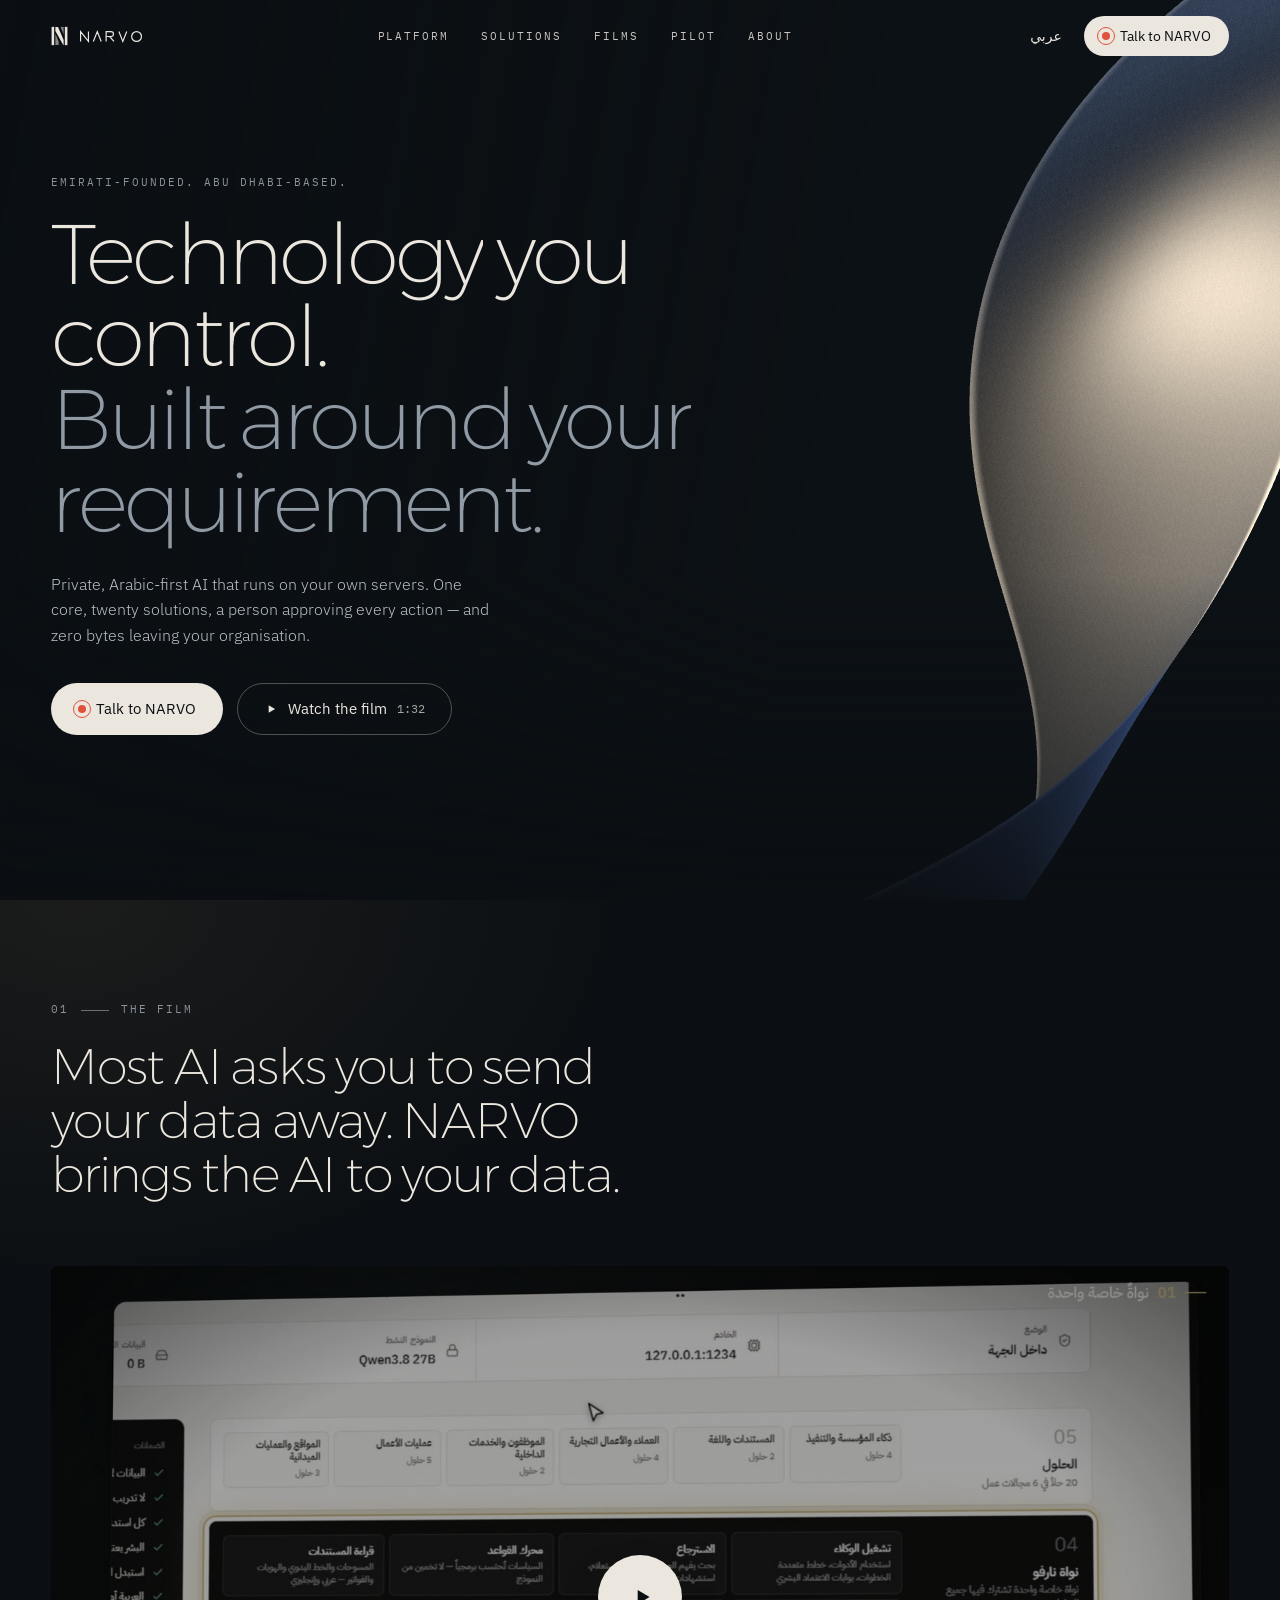
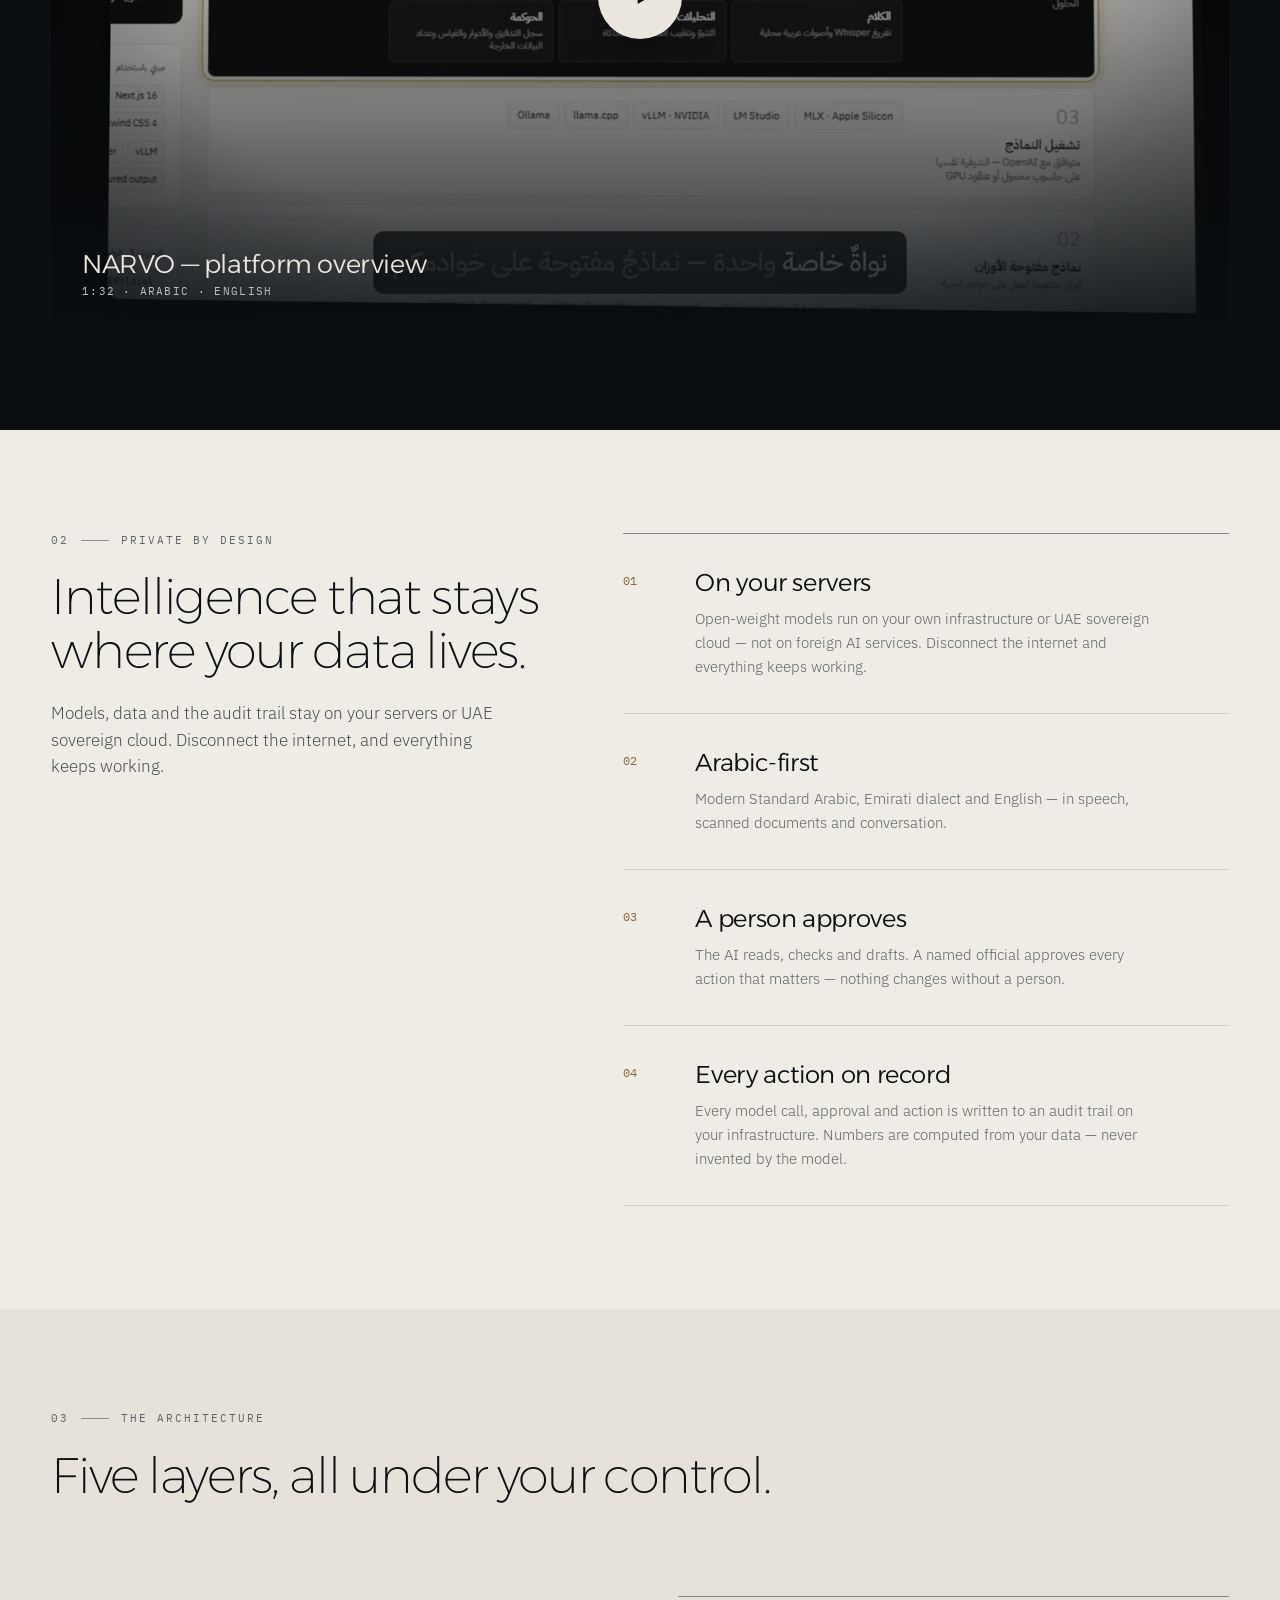
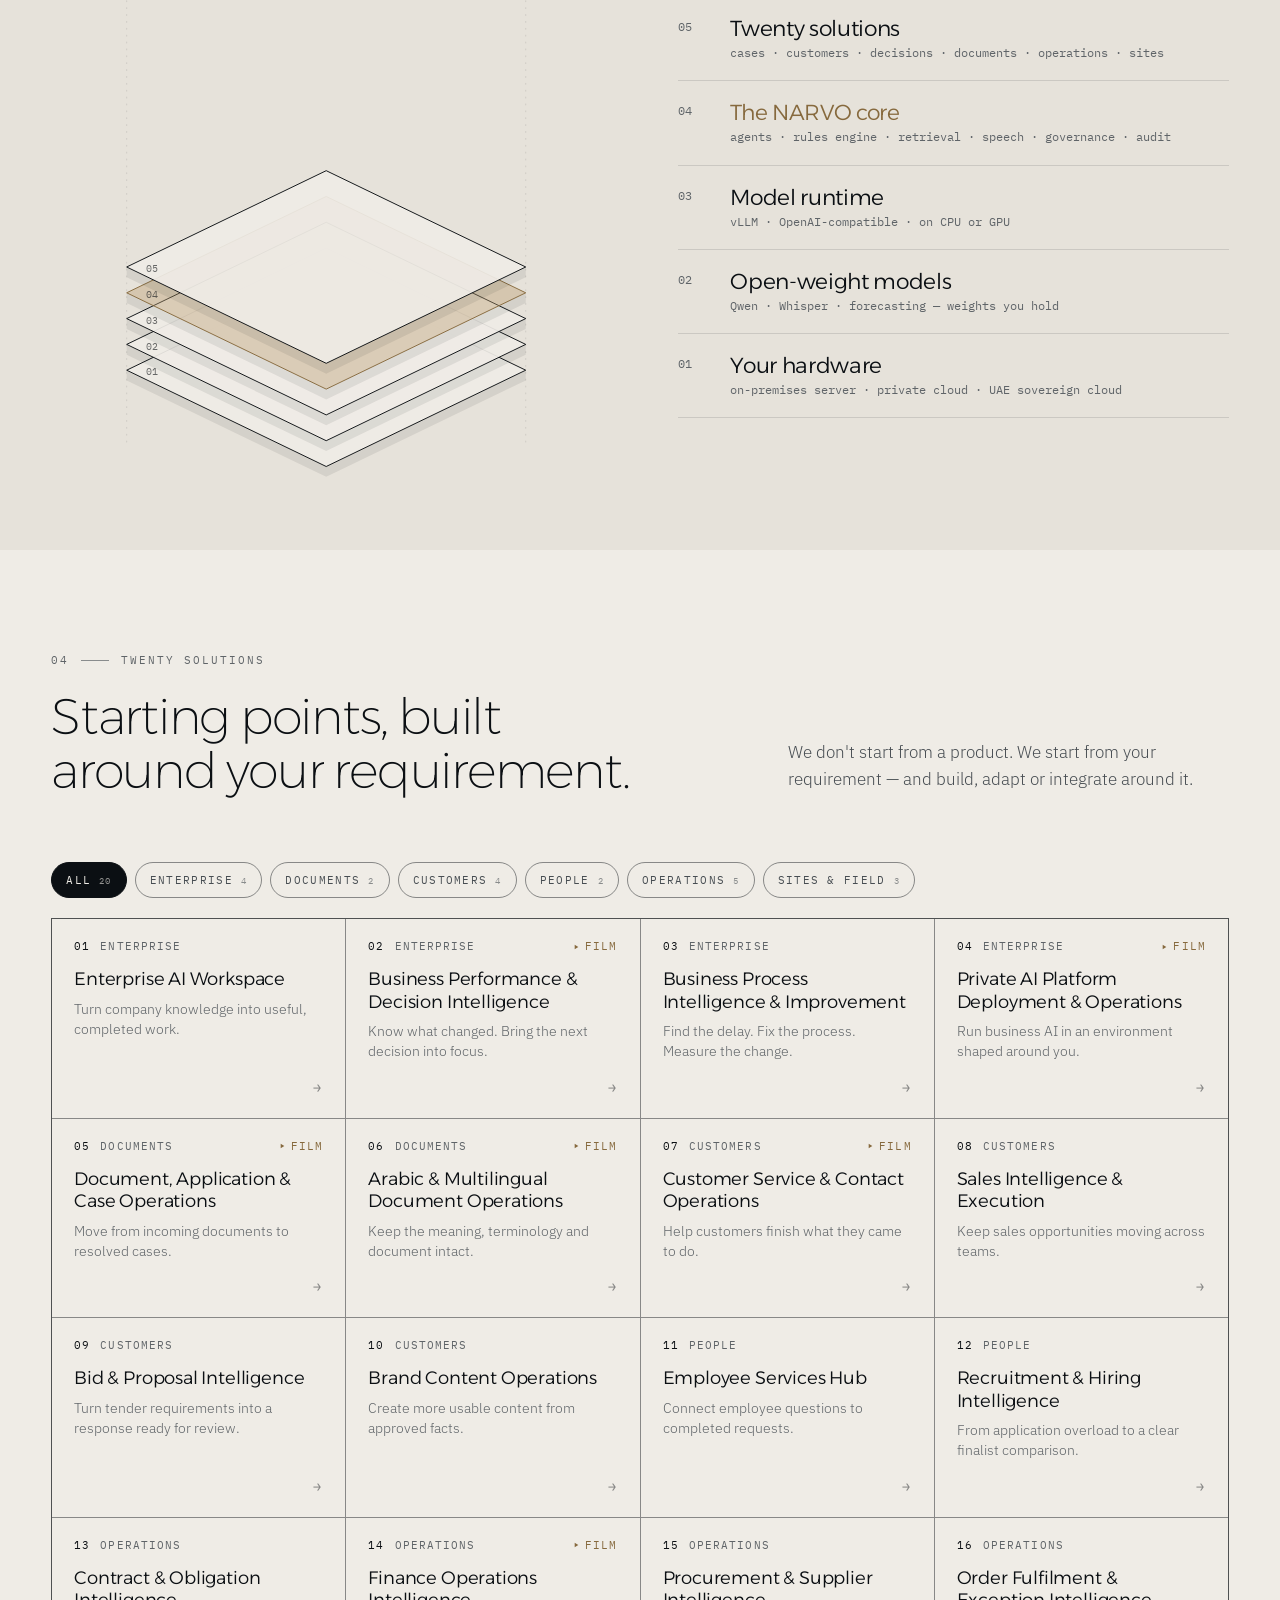
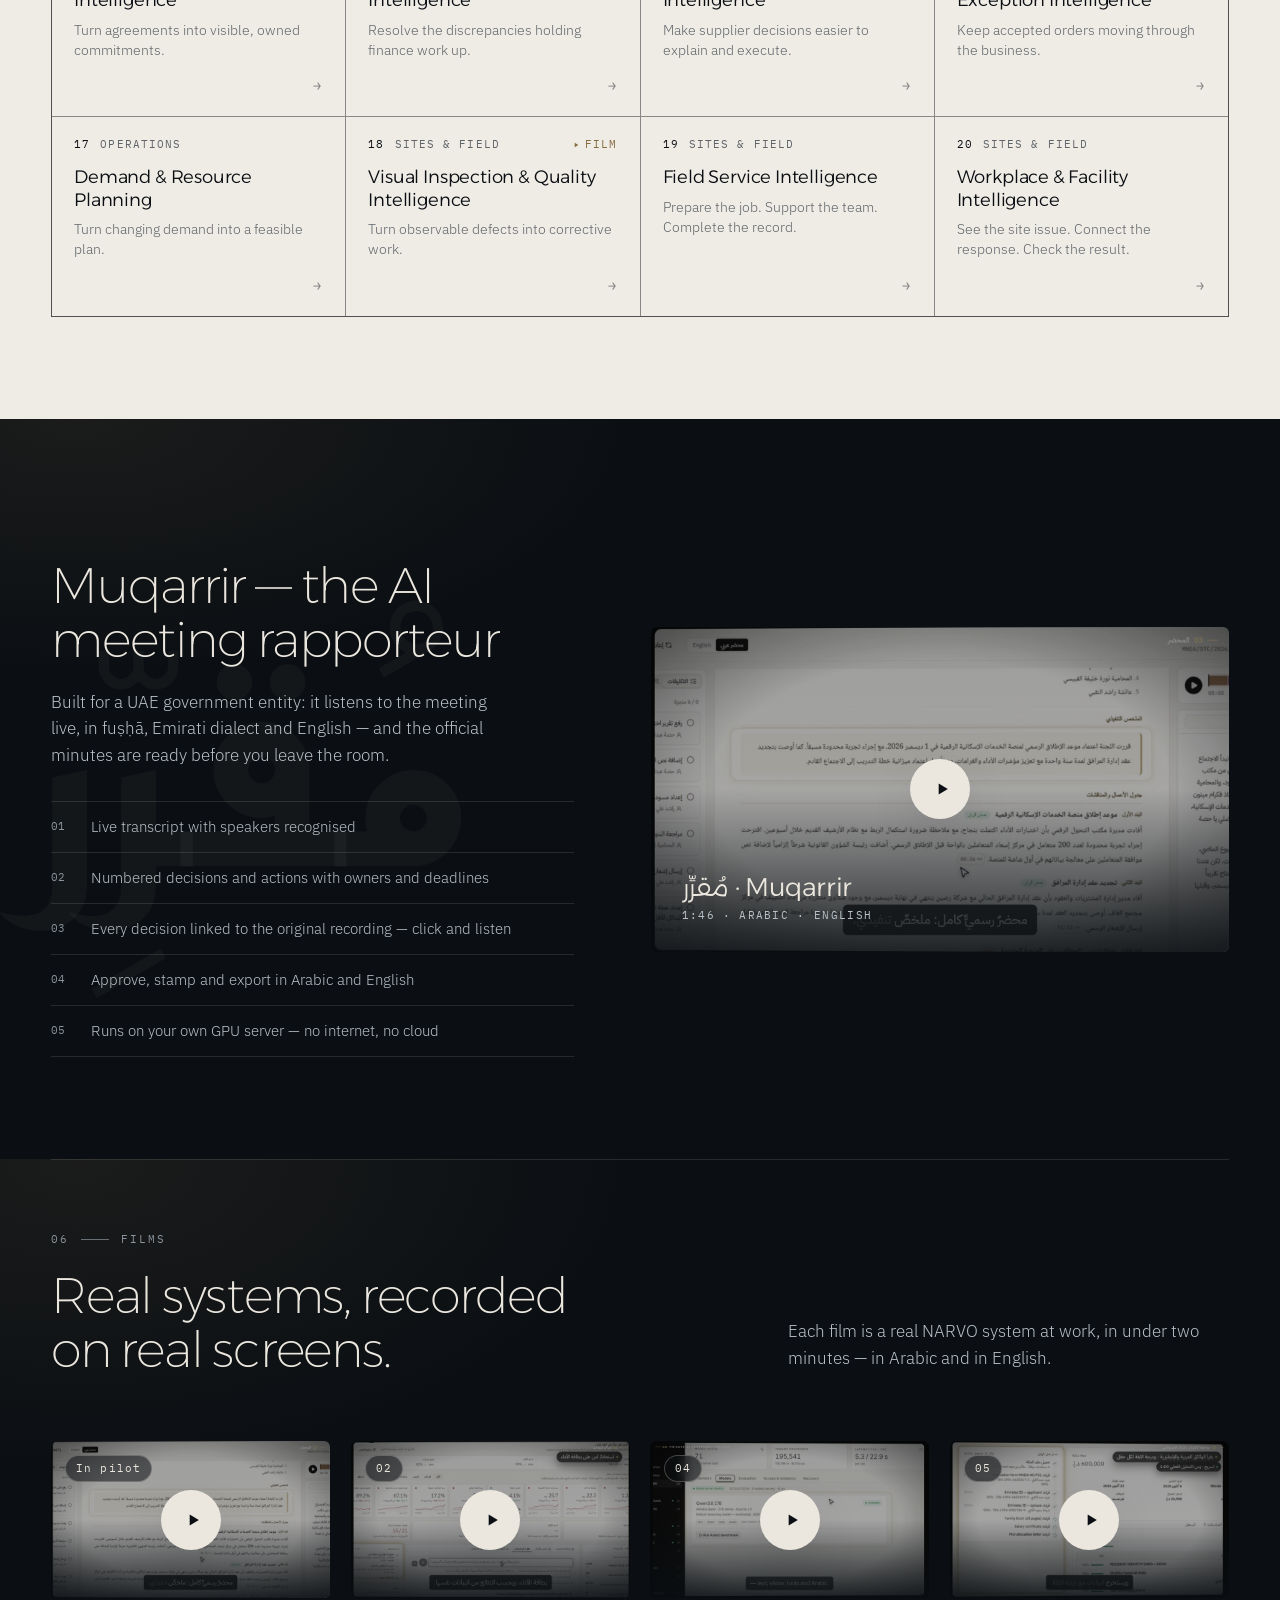
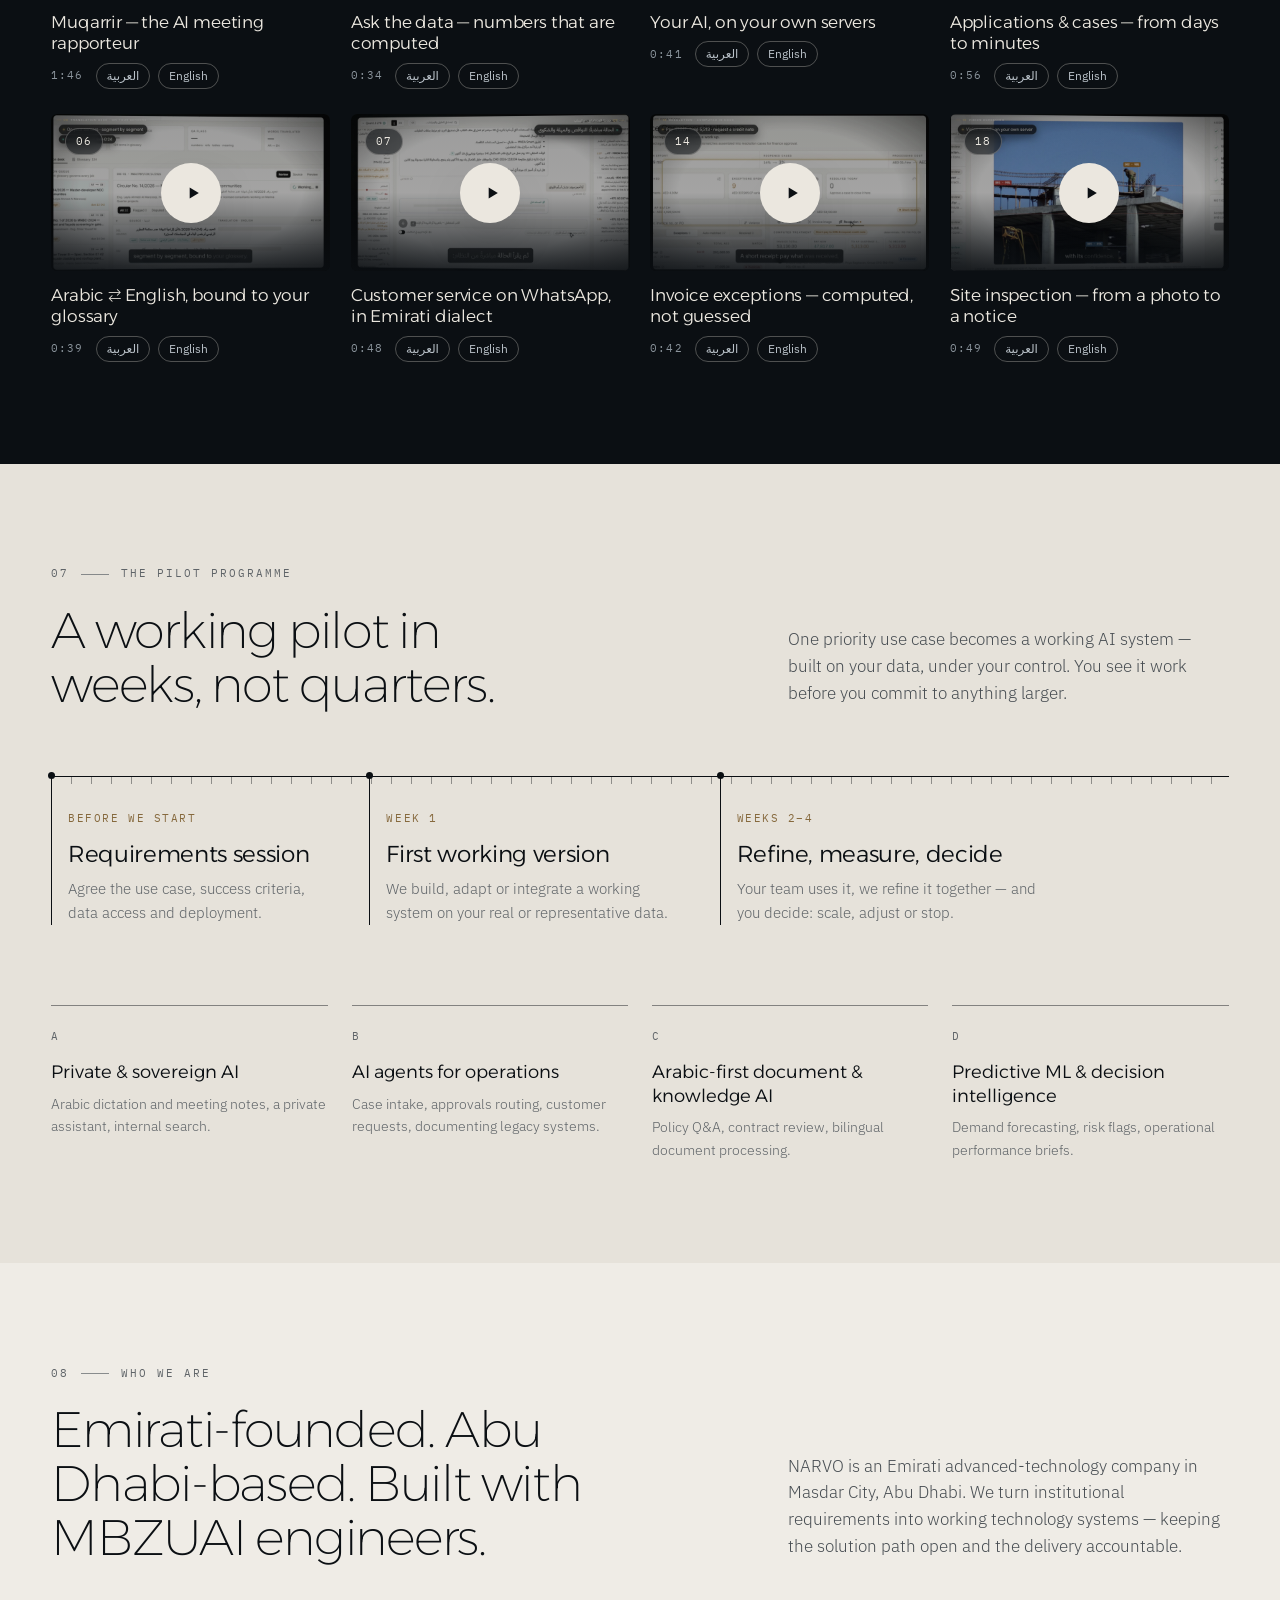
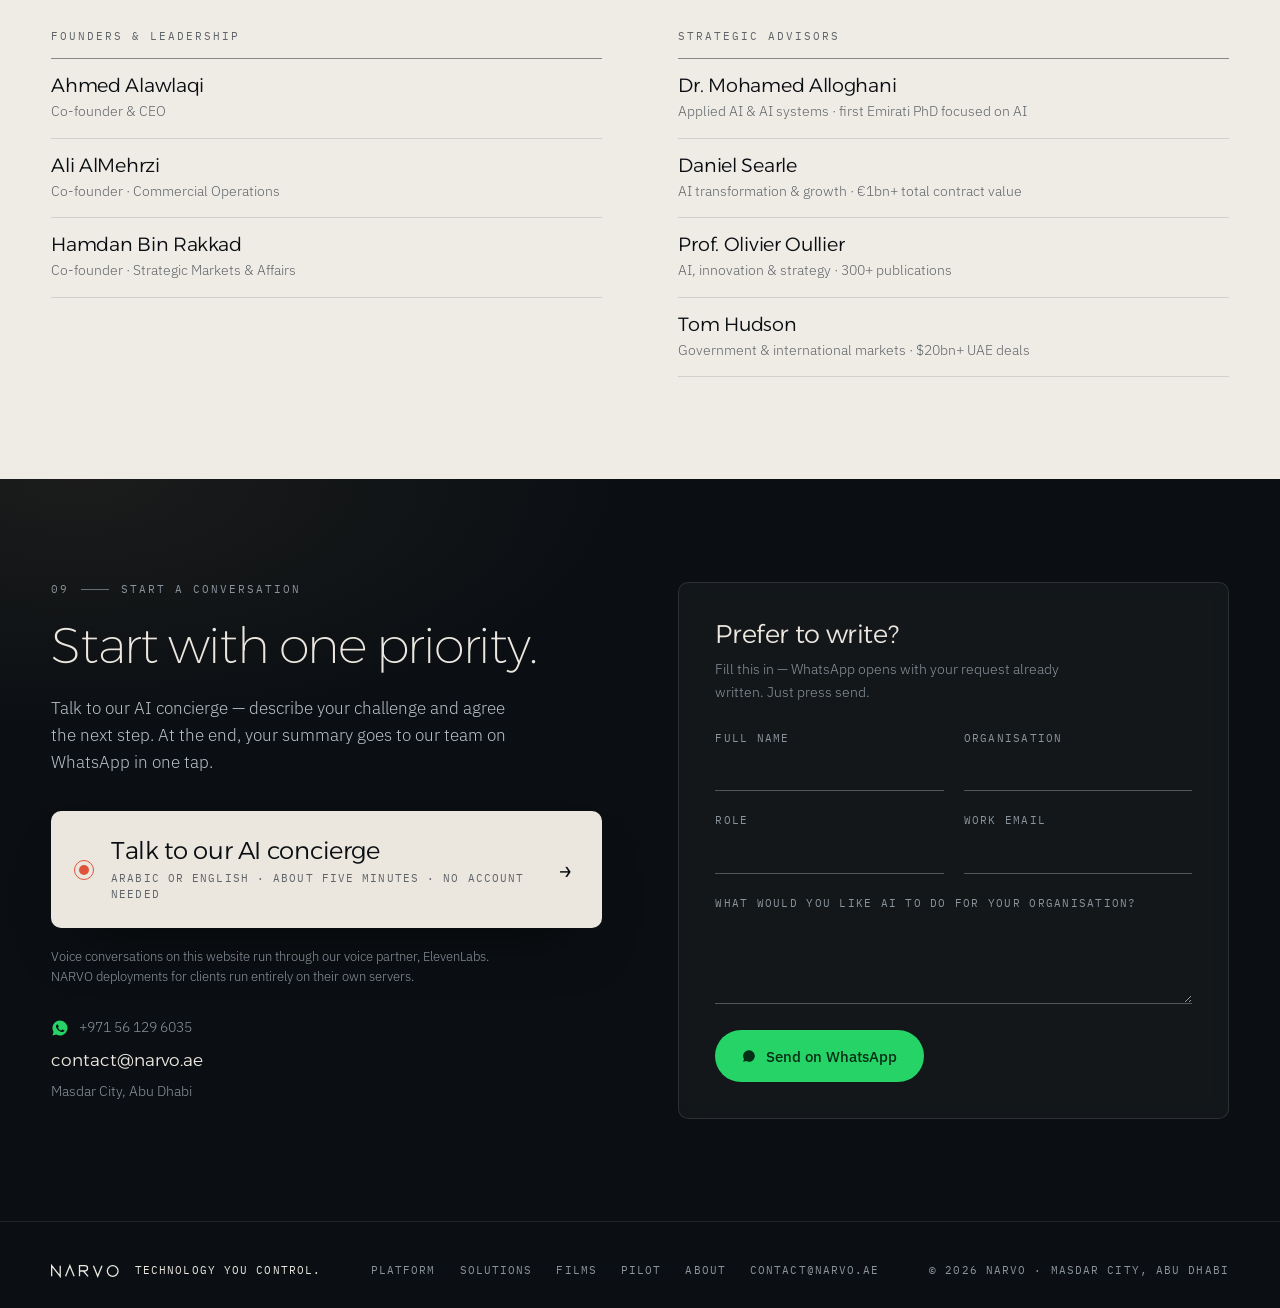
==== commit 4dab69bb: "Rebuild: one clear page structure, nine numbered chapters, a steady rhythm - Hero → the film (poster" ====
--- a/index.html
+++ b/index.html
@@ -5,7 +5,7 @@
 <meta name="viewport" content="width=device-width, initial-scale=1, viewport-fit=cover">
 <title>NARVO — Technology you control</title>
 <meta name="description" content="NARVO is an Emirati advanced-technology company in Abu Dhabi. Private, Arabic-first AI on your own servers: one core, twenty solutions, a person approving every action — and zero bytes leaving your organisation.">
-<meta name="theme-color" content="#0c1115">
+<meta name="theme-color" content="#0b0f13">
 <meta property="og:title" content="NARVO — Technology you control">
 <meta property="og:description" content="Private, Arabic-first AI on your own servers. Emirati-founded in Abu Dhabi.">
 <meta property="og:image" content="media/og.jpg">
@@ -15,18 +15,15 @@
 <link rel="apple-touch-icon" href="assets/apple-touch-icon.png">
 <link rel="preconnect" href="https://fonts.googleapis.com">
 <link rel="preconnect" href="https://fonts.gstatic.com" crossorigin>
-<link href="https://fonts.googleapis.com/css2?family=Alexandria:wght@100..600&family=IBM+Plex+Mono:wght@400;500&family=IBM+Plex+Sans+Arabic:wght@300;400;500&family=IBM+Plex+Sans:wght@300;400;500&family=Reem+Kufi:wght@400..700&family=Instrument+Serif:ital@1&display=swap" rel="stylesheet">
+<link href="https://fonts.googleapis.com/css2?family=Alexandria:wght@200;300;400;500&family=IBM+Plex+Mono:wght@400;500&family=IBM+Plex+Sans+Arabic:wght@300;400;500&family=IBM+Plex+Sans:wght@300;400;500&family=Reem+Kufi:wght@500&display=swap" rel="stylesheet">
 <link rel="stylesheet" href="assets/site.css">
 </head>
 <body>
 <script>try{if(!sessionStorage.getItem("narvo-intro")&&!matchMedia("(prefers-reduced-motion: reduce)").matches)document.body.classList.add("loading")}catch(e){}</script>
 <div class="intro" id="intro" aria-hidden="true"><svg class="intro-word" viewBox="-6 -6 632 112"><path d="M0 100V0l80 100V0M130 100 170 0l40 100M260 100V0h50a25 25 0 0 1 0 50h-50M296 50l44 50M390 0l40 100 40-100"/><circle cx="570" cy="50" r="50"/></svg></div>
-<div class="grain" aria-hidden="true"></div>
-<aside class="rail" id="rail" aria-hidden="true"><span class="rail-n" id="railN">01</span><span class="rail-line"><i id="railDot"></i></span><span class="rail-t" id="railT"></span></aside>
-<div class="dot" id="dot" aria-hidden="true"></div>
-
-<!-- ============================== header (blends over dark and light chapters) -->
-<header class="hd" id="hd">
+
+<!-- ============================== header -->
+<header class="hd" id="hd" data-theme="dark">
   <a class="hd-brand" href="#top" aria-label="NARVO">
     <svg class="mark" viewBox="0 0 28 32" aria-hidden="true"><rect x="1" y="1" width="4.2" height="30"/><rect x="22.8" y="1" width="4.2" height="30"/><path d="M7.2 1h4.4l9.2 21.6V31h-0.6L7.2 7.6z"/><path d="M7.2 12.4l5.4 12.7V31H7.2z" opacity=".55"/><path d="M20.8 1v12.2L16.1 2.2 16.6 1z" opacity=".55"/></svg>
     <svg class="wordmark" viewBox="-6 -6 632 112" aria-hidden="true"><path d="M0 100V0l80 100V0M130 100 170 0l40 100M260 100V0h50a25 25 0 0 1 0 50h-50M296 50l44 50M390 0l40 100 40-100"/><circle cx="570" cy="50" r="50"/></svg>
@@ -54,14 +51,15 @@
     <a href="#about"><i>05</i><span data-i18n="nav.about">About</span></a>
     <a href="#talk"><i>06</i><span data-i18n="nav.talk">Contact</span></a>
   </nav>
+  <button class="pill pill-paper talk-open menu-talk" type="button"><i class="live"></i><span data-i18n="cta.talk">Talk to NARVO</span></button>
 </div>
 
 <main id="top">
 
-<!-- ============================== I. hero -->
-<section class="ch dark hero" id="hero" data-ch="hero">
+<!-- ============================== 00 hero -->
+<section class="ch dark hero" id="hero">
   <canvas class="ribbon" id="heroRibbon" aria-hidden="true"></canvas>
-  <div class="hero-in">
+  <div class="wrap hero-in">
     <p class="label reveal"><span data-i18n="hero.found">Emirati-founded. Abu Dhabi-based.</span></p>
     <h1 class="hero-t">
       <span class="l1" data-i18n="hero.l1" data-split>Technology you control.</span>
@@ -70,91 +68,90 @@
     <p class="hero-sub reveal" data-i18n="hero.sub">Private, Arabic-first AI that runs on your own servers. One core, twenty solutions, a person approving every action — and zero bytes leaving your organisation.</p>
     <div class="hero-cta reveal">
       <button class="pill pill-paper talk-open" type="button"><i class="live"></i><span data-i18n="cta.talk">Talk to NARVO</span></button>
-      <button class="txt-btn play" type="button" data-video="overview"><svg viewBox="0 0 24 24" aria-hidden="true"><path d="M8 5.5v13l11-6.5z"/></svg><span data-i18n="cta.film">Watch the film</span><span class="dur" data-dur="overview"></span></button>
-    </div>
-  </div>
-  <div class="hero-foot reveal">
-    <p><b>0</b><span data-i18n="hero.k1">bytes leave your organisation</span></p>
-    <p><b>20</b><span data-i18n="hero.k2">solutions on one private core</span></p>
-    <p><b>4</b><span data-i18n="hero.k3">weeks from pilot to decision</span></p>
-    <p class="backed"><span data-i18n="hero.backed">Backed by the MBZUAI Incubation and Entrepreneurship Center</span></p>
-  </div>
-  <a class="scroll-cue" href="#film" aria-label="Scroll"><span></span></a>
-</section>
-
-<!-- ============================== the film -->
-<section class="ch dark film" id="film" data-ch="film">
-  <button class="film-frame play mask" type="button" data-video="overview" data-cursor="film">
-    <video id="reel" muted playsinline loop preload="none" aria-hidden="true"></video>
-    <img class="film-poster" src="media/overview-poster.jpg" alt="" loading="lazy">
-    <span class="film-cap">
-      <span class="label" data-i18n="film.kicker">The film</span>
-      <b data-i18n="film.name">NARVO — platform overview</b>
-      <span class="film-go"><svg viewBox="0 0 24 24" aria-hidden="true"><path d="M8 5.5v13l11-6.5z"/></svg><span data-i18n="film.play">Play with sound</span><span class="dur" data-dur="overview"></span></span>
-    </span>
-  </button>
-</section>
-
-<!-- ============================== II. zero -->
-<section class="ch paper zero" id="platform" data-ch="platform">
-  <div class="wrap">
-    <p class="label reveal"><i>01</i><span data-i18n="pr.kicker">Private by design</span></p>
-    <div class="zero-grid">
-      <div class="zero-num" aria-hidden="true"><span id="zeroDigits">0</span></div>
-      <div class="zero-copy">
-        <h2 data-i18n="zr.t" data-split>bytes leave your organisation.</h2>
-        <p class="lede reveal" data-i18n="film.title">Most AI asks you to send your data away. NARVO brings the AI to your data.</p>
-        <p class="body reveal" data-i18n="zr.d">Models, data and the audit trail stay on your servers or UAE sovereign cloud. Disconnect the internet, and everything keeps working.</p>
-      </div>
-    </div>
-
-    <ol class="principles">
-      <li class="reveal"><i>i</i><h3 data-i18n="pr.1t">On your servers</h3><p data-i18n="pr.1d">Open-weight models run on your own infrastructure or UAE sovereign cloud — not on foreign AI services. Disconnect the internet and everything keeps working.</p></li>
-      <li class="reveal"><i>ii</i><h3 data-i18n="pr.2t">Arabic-first</h3><p data-i18n="pr.2d">Modern Standard Arabic, Emirati dialect and English — in speech, scanned documents and conversation.</p></li>
-      <li class="reveal"><i>iii</i><h3 data-i18n="pr.3t">A person approves</h3><p data-i18n="pr.3d">The AI reads, checks and drafts. A named official approves every action that matters — nothing changes without a person.</p></li>
-      <li class="reveal"><i>iv</i><h3 data-i18n="pr.4t">Every action on record</h3><p data-i18n="pr.4d">Every model call, approval and action is written to an audit trail on your infrastructure. Numbers are computed from your data — never invented by the model.</p></li>
+      <button class="pill pill-line play" type="button" data-video="overview"><svg class="ico" viewBox="0 0 24 24" aria-hidden="true"><path d="M8 5.5v13l11-6.5z"/></svg><span data-i18n="cta.film">Watch the film</span><span class="dur" data-dur="overview"></span></button>
+    </div>
+  </div>
+  <div class="wrap hero-foot reveal">
+    <div><b>0</b><span data-i18n="hero.k1">bytes leave your organisation</span></div>
+    <div><b>20</b><span data-i18n="hero.k2">solutions on one private core</span></div>
+    <div><b>4</b><span data-i18n="hero.k3">weeks from pilot to decision</span></div>
+    <p class="backed" data-i18n="hero.backed">Backed by the MBZUAI Incubation and Entrepreneurship Center</p>
+  </div>
+</section>
+
+<!-- ============================== 01 the film -->
+<section class="ch dark film" id="film">
+  <div class="wrap">
+    <div class="sec-head">
+      <p class="label reveal"><i>01</i><span data-i18n="film.kicker">The film</span></p>
+      <h2 class="sec-t" data-i18n="film.title" data-split>Most AI asks you to send your data away. NARVO brings the AI to your data.</h2>
+    </div>
+    <button class="poster reveal play" type="button" data-video="overview">
+      <img src="media/overview-poster.jpg" alt="">
+      <span class="play-big" aria-hidden="true"><svg viewBox="0 0 24 24"><path d="M8 5.5v13l11-6.5z"/></svg></span>
+      <span class="poster-meta"><b data-i18n="film.name">NARVO — platform overview</b><span><span class="dur" data-dur="overview"></span><span class="sep">·</span><span data-i18n="film.langs">Arabic · English</span></span></span>
+    </button>
+  </div>
+</section>
+
+<!-- ============================== 02 private by design -->
+<section class="ch paper why" id="platform">
+  <div class="wrap why-grid">
+    <div class="why-side">
+      <p class="label reveal"><i>02</i><span data-i18n="pr.kicker">Private by design</span></p>
+      <h2 class="sec-t" data-i18n="pr.title" data-split>Intelligence that stays where your data lives.</h2>
+      <p class="lede reveal" data-i18n="zr.d">Models, data and the audit trail stay on your servers or UAE sovereign cloud. Disconnect the internet, and everything keeps working.</p>
+    </div>
+    <ol class="why-list">
+      <li class="reveal"><i>01</i><div><h3 data-i18n="pr.1t">On your servers</h3><p data-i18n="pr.1d">Open-weight models run on your own infrastructure or UAE sovereign cloud — not on foreign AI services. Disconnect the internet and everything keeps working.</p></div></li>
+      <li class="reveal"><i>02</i><div><h3 data-i18n="pr.2t">Arabic-first</h3><p data-i18n="pr.2d">Modern Standard Arabic, Emirati dialect and English — in speech, scanned documents and conversation.</p></div></li>
+      <li class="reveal"><i>03</i><div><h3 data-i18n="pr.3t">A person approves</h3><p data-i18n="pr.3d">The AI reads, checks and drafts. A named official approves every action that matters — nothing changes without a person.</p></div></li>
+      <li class="reveal"><i>04</i><div><h3 data-i18n="pr.4t">Every action on record</h3><p data-i18n="pr.4d">Every model call, approval and action is written to an audit trail on your infrastructure. Numbers are computed from your data — never invented by the model.</p></div></li>
     </ol>
   </div>
 </section>
 
-<!-- ============================== III. the stack -->
-<section class="ch paper2 stack" id="stack" data-ch="platform">
-  <div class="wrap">
-    <p class="label reveal"><i>02</i><span data-i18n="st.kicker">The architecture</span></p>
-    <h2 class="sec-t" data-i18n="st.title" data-split>Five layers, all under your control.</h2>
-    <div class="stack-grid">
+<!-- ============================== 03 the architecture -->
+<section class="ch paper2 arch" id="stack">
+  <div class="wrap">
+    <div class="sec-head">
+      <p class="label reveal"><i>03</i><span data-i18n="st.kicker">The architecture</span></p>
+      <h2 class="sec-t" data-i18n="st.title" data-split>Five layers, all under your control.</h2>
+    </div>
+    <div class="arch-grid">
       <div class="iso-wrap" aria-hidden="true"><svg class="stack-svg" id="stackSvg" viewBox="0 0 640 560"></svg></div>
       <ol class="layers" id="layers">
-        <li data-l="5"><i>05</i><b data-i18n="st.5">Twenty solutions</b><span data-i18n="st.5d">cases · customers · decisions · documents · operations · sites</span></li>
-        <li data-l="4" class="core"><i>04</i><b data-i18n="st.4">The NARVO core</b><span data-i18n="st.4d">agents · rules engine · retrieval · speech · governance · audit</span></li>
-        <li data-l="3"><i>03</i><b data-i18n="st.3">Model runtime</b><span data-i18n="st.3d">vLLM · OpenAI-compatible · on CPU or GPU</span></li>
-        <li data-l="2"><i>02</i><b data-i18n="st.2">Open-weight models</b><span data-i18n="st.2d">Qwen · Whisper · forecasting — weights you hold</span></li>
-        <li data-l="1"><i>01</i><b data-i18n="st.1">Your hardware</b><span data-i18n="st.1d">on-premises server · private cloud · UAE sovereign cloud</span></li>
+        <li data-l="5" class="reveal"><i>05</i><b data-i18n="st.5">Twenty solutions</b><span data-i18n="st.5d">cases · customers · decisions · documents · operations · sites</span></li>
+        <li data-l="4" class="core reveal"><i>04</i><b data-i18n="st.4">The NARVO core</b><span data-i18n="st.4d">agents · rules engine · retrieval · speech · governance · audit</span></li>
+        <li data-l="3" class="reveal"><i>03</i><b data-i18n="st.3">Model runtime</b><span data-i18n="st.3d">vLLM · OpenAI-compatible · on CPU or GPU</span></li>
+        <li data-l="2" class="reveal"><i>02</i><b data-i18n="st.2">Open-weight models</b><span data-i18n="st.2d">Qwen · Whisper · forecasting — weights you hold</span></li>
+        <li data-l="1" class="reveal"><i>01</i><b data-i18n="st.1">Your hardware</b><span data-i18n="st.1d">on-premises server · private cloud · UAE sovereign cloud</span></li>
       </ol>
     </div>
   </div>
 </section>
 
-<!-- ============================== IV. twenty solutions -->
-<section class="ch paper solutions" id="solutions" data-ch="solutions">
-  <div class="wrap">
-    <p class="label reveal"><i>03</i><span data-i18n="so.kicker">Twenty solutions</span></p>
-    <div class="so-head">
-      <h2 class="sec-t" data-i18n="so.title" data-split>Starting points, built around your requirement.</h2>
-      <p class="body reveal" data-i18n="so.lede">We don't start from a product. We start from your requirement — and build, adapt or integrate around it.</p>
-    </div>
-    <div class="filters" id="filters" role="tablist"></div>
-    <ol class="index" id="soList"></ol>
-  </div>
-  <div class="peek" id="peek" aria-hidden="true"><img alt=""><span></span></div>
-</section>
-
-<!-- ============================== V. muqarrir -->
-<section class="ch dark mq" id="muqarrir" data-ch="films">
+<!-- ============================== 04 twenty solutions -->
+<section class="ch paper sol" id="solutions">
+  <div class="wrap">
+    <div class="sec-head split">
+      <div>
+        <p class="label reveal"><i>04</i><span data-i18n="so.kicker">Twenty solutions</span></p>
+        <h2 class="sec-t" data-i18n="so.title" data-split>Starting points, built around your requirement.</h2>
+      </div>
+      <p class="lede reveal" data-i18n="so.lede">We don't start from a product. We start from your requirement — and build, adapt or integrate around it.</p>
+    </div>
+    <div class="tabs reveal" id="filters" role="tablist"></div>
+    <div class="sol-grid reveal" id="soGrid"></div>
+  </div>
+</section>
+
+<!-- ============================== 05 muqarrir -->
+<section class="ch dark mq" id="muqarrir">
   <div class="mq-word" aria-hidden="true">مُقرِّر</div>
   <div class="wrap mq-grid">
     <div class="mq-copy">
-      <p class="label reveal"><i>04</i><span data-i18n="mq.kicker">In the pilot stage</span></p>
+      <p class="label reveal"><i>05</i><span data-i18n="mq.kicker">In the pilot stage</span></p>
       <h2 class="sec-t" data-i18n="mq.title" data-split>Muqarrir — the AI meeting rapporteur</h2>
       <p class="lede reveal" data-i18n="mq.lede">Built for a UAE government entity: it listens to the meeting live, in fuṣḥā, Emirati dialect and English — and the official minutes are ready before you leave the room.</p>
       <ol class="mq-list">
@@ -165,37 +162,42 @@
         <li class="reveal" data-i18n="mq.b5">Runs on your own GPU server — no internet, no cloud</li>
       </ol>
     </div>
-    <button class="mq-frame play mask" type="button" data-video="muqarrir" data-cursor="film">
+    <button class="poster poster-sm reveal play" type="button" data-video="muqarrir">
       <img src="media/muqarrir-poster.jpg" alt="" loading="lazy">
-      <span class="film-go"><svg viewBox="0 0 24 24" aria-hidden="true"><path d="M8 5.5v13l11-6.5z"/></svg><span data-i18n="mq.cta">Watch Muqarrir in action</span><span class="dur" data-dur="muqarrir"></span></span>
+      <span class="play-big" aria-hidden="true"><svg viewBox="0 0 24 24"><path d="M8 5.5v13l11-6.5z"/></svg></span>
+      <span class="poster-meta"><b>مُقرِّر · Muqarrir</b><span><span class="dur" data-dur="muqarrir"></span><span class="sep">·</span><span data-i18n="film.langs">Arabic · English</span></span></span>
     </button>
   </div>
 </section>
 
-<!-- ============================== VI. films -->
-<section class="ch dark films" id="films" data-ch="films">
-  <div class="wrap">
-    <p class="label reveal"><i>05</i><span data-i18n="cs.kicker">Films</span></p>
-    <div class="films-head">
-      <h2 class="sec-t" data-i18n="cs.title" data-split>Real systems, recorded on real screens.</h2>
-      <div class="strip-nav"><button type="button" id="stripPrev" aria-label="Previous">←</button><button type="button" id="stripNext" aria-label="Next">→</button></div>
-    </div>
-  </div>
-  <div class="strip" id="strip"></div>
-</section>
-
-<!-- ============================== VII. pilot -->
-<section class="ch paper pilot" id="pilot" data-ch="pilot">
-  <div class="wrap">
-    <p class="label reveal"><i>06</i><span data-i18n="pi.kicker">The pilot programme</span></p>
-    <div class="so-head">
-      <h2 class="sec-t" data-i18n="pi.title" data-split>A working pilot in weeks, not quarters.</h2>
-      <p class="body reveal" data-i18n="pi.lede">One priority use case becomes a working AI system — built on your data, under your control. You see it work before you commit to anything larger.</p>
-    </div>
-    <div class="ruler reveal" id="ruler">
-      <div class="seg s1"><span class="when" data-i18n="pi.s1t">Before we start</span><b data-i18n="pi.s1">Requirements session</b><p data-i18n="pi.s1d">Agree the use case, success criteria, data access and deployment.</p></div>
-      <div class="seg s2"><span class="when" data-i18n="pi.s2t">Week 1</span><b data-i18n="pi.s2">First working version</b><p data-i18n="pi.s2d">We build, adapt or integrate a working system on your real or representative data.</p></div>
-      <div class="seg s3"><span class="when" data-i18n="pi.s3t">Weeks 2–4</span><b data-i18n="pi.s3">Refine, measure, decide</b><p data-i18n="pi.s3d">Your team uses it, we refine it together — and you decide: scale, adjust or stop.</p></div>
+<!-- ============================== 06 films -->
+<section class="ch dark films" id="films">
+  <div class="wrap">
+    <div class="sec-head split">
+      <div>
+        <p class="label reveal"><i>06</i><span data-i18n="cs.kicker">Films</span></p>
+        <h2 class="sec-t" data-i18n="cs.title" data-split>Real systems, recorded on real screens.</h2>
+      </div>
+      <p class="lede reveal" data-i18n="cs.lede">Each film is a real NARVO system at work, in under two minutes — in Arabic and in English.</p>
+    </div>
+    <div class="films-grid" id="filmsGrid"></div>
+  </div>
+</section>
+
+<!-- ============================== 07 pilot -->
+<section class="ch paper2 pilot" id="pilot">
+  <div class="wrap">
+    <div class="sec-head split">
+      <div>
+        <p class="label reveal"><i>07</i><span data-i18n="pi.kicker">The pilot programme</span></p>
+        <h2 class="sec-t" data-i18n="pi.title" data-split>A working pilot in weeks, not quarters.</h2>
+      </div>
+      <p class="lede reveal" data-i18n="pi.lede">One priority use case becomes a working AI system — built on your data, under your control. You see it work before you commit to anything larger.</p>
+    </div>
+    <div class="steps reveal" id="ruler">
+      <div class="seg"><span class="when" data-i18n="pi.s1t">Before we start</span><b data-i18n="pi.s1">Requirements session</b><p data-i18n="pi.s1d">Agree the use case, success criteria, data access and deployment.</p></div>
+      <div class="seg"><span class="when" data-i18n="pi.s2t">Week 1</span><b data-i18n="pi.s2">First working version</b><p data-i18n="pi.s2d">We build, adapt or integrate a working system on your real or representative data.</p></div>
+      <div class="seg"><span class="when" data-i18n="pi.s3t">Weeks 2–4</span><b data-i18n="pi.s3">Refine, measure, decide</b><p data-i18n="pi.s3d">Your team uses it, we refine it together — and you decide: scale, adjust or stop.</p></div>
     </div>
     <div class="kinds">
       <div class="reveal"><i>A</i><b data-i18n="pk.1">Private & sovereign AI</b><p data-i18n="pk.1d">Arabic dictation and meeting notes, a private assistant, internal search.</p></div>
@@ -206,90 +208,96 @@
   </div>
 </section>
 
-<!-- ============================== VIII. about -->
-<section class="ch paper2 about" id="about" data-ch="about">
-  <div class="wrap">
-    <p class="label reveal"><i>07</i><span data-i18n="ab.kicker">Who we are</span></p>
-    <h2 class="sec-t" data-i18n="ab.title" data-split>Emirati-founded. Abu Dhabi-based. Built with MBZUAI engineers.</h2>
-    <p class="lede reveal" data-i18n="ab.lede">NARVO is an Emirati advanced-technology company in Masdar City, Abu Dhabi. We turn institutional requirements into working technology systems — keeping the solution path open and the delivery accountable.</p>
+<!-- ============================== 08 about -->
+<section class="ch paper about" id="about">
+  <div class="wrap">
+    <div class="sec-head split">
+      <div>
+        <p class="label reveal"><i>08</i><span data-i18n="ab.kicker">Who we are</span></p>
+        <h2 class="sec-t" data-i18n="ab.title" data-split>Emirati-founded. Abu Dhabi-based. Built with MBZUAI engineers.</h2>
+      </div>
+      <p class="lede reveal" data-i18n="ab.lede">NARVO is an Emirati advanced-technology company in Masdar City, Abu Dhabi. We turn institutional requirements into working technology systems — keeping the solution path open and the delivery accountable.</p>
+    </div>
     <div class="people">
-      <div>
-        <h3 class="label reveal" data-i18n="ab.founders">Founders & leadership</h3>
+      <div class="reveal">
+        <h3 class="label" data-i18n="ab.founders">Founders & leadership</h3>
         <ul>
-          <li class="reveal"><b data-i18n="ab.p1n">Ahmed Alawlaqi</b><span data-i18n="ab.p1">Co-founder & CEO</span></li>
-          <li class="reveal"><b data-i18n="ab.p2n">Ali AlMehrzi</b><span data-i18n="ab.p2">Co-founder · Commercial Operations</span></li>
-          <li class="reveal"><b data-i18n="ab.p3n">Hamdan Bin Rakkad</b><span data-i18n="ab.p3">Co-founder · Strategic Markets & Affairs</span></li>
+          <li><b data-i18n="ab.p1n">Ahmed Alawlaqi</b><span data-i18n="ab.p1">Co-founder & CEO</span></li>
+          <li><b data-i18n="ab.p2n">Ali AlMehrzi</b><span data-i18n="ab.p2">Co-founder · Commercial Operations</span></li>
+          <li><b data-i18n="ab.p3n">Hamdan Bin Rakkad</b><span data-i18n="ab.p3">Co-founder · Strategic Markets & Affairs</span></li>
         </ul>
       </div>
-      <div>
-        <h3 class="label reveal" data-i18n="ab.advisors">Strategic advisors</h3>
+      <div class="reveal">
+        <h3 class="label" data-i18n="ab.advisors">Strategic advisors</h3>
         <ul>
-          <li class="reveal"><b data-i18n="ab.a1n">Dr. Mohamed Alloghani</b><span data-i18n="ab.a1">Applied AI & AI systems · first Emirati PhD focused on AI</span></li>
-          <li class="reveal"><b data-i18n="ab.a2n">Daniel Searle</b><span data-i18n="ab.a2">AI transformation & growth · €1bn+ total contract value</span></li>
-          <li class="reveal"><b data-i18n="ab.a3n">Prof. Olivier Oullier</b><span data-i18n="ab.a3">AI, innovation & strategy · 300+ publications</span></li>
-          <li class="reveal"><b data-i18n="ab.a4n">Tom Hudson</b><span data-i18n="ab.a4">Government & international markets · $20bn+ UAE deals</span></li>
+          <li><b data-i18n="ab.a1n">Dr. Mohamed Alloghani</b><span data-i18n="ab.a1">Applied AI & AI systems · first Emirati PhD focused on AI</span></li>
+          <li><b data-i18n="ab.a2n">Daniel Searle</b><span data-i18n="ab.a2">AI transformation & growth · €1bn+ total contract value</span></li>
+          <li><b data-i18n="ab.a3n">Prof. Olivier Oullier</b><span data-i18n="ab.a3">AI, innovation & strategy · 300+ publications</span></li>
+          <li><b data-i18n="ab.a4n">Tom Hudson</b><span data-i18n="ab.a4">Government & international markets · $20bn+ UAE deals</span></li>
         </ul>
       </div>
     </div>
   </div>
 </section>
 
-<!-- ============================== IX. talk -->
-<section class="ch dark talk" id="talk" data-ch="talk">
-  <canvas class="ribbon" id="talkRibbon" aria-hidden="true"></canvas>
-  <div class="wrap talk-in">
-    <p class="label reveal"><i>08</i><span data-i18n="tk.kicker">Start a conversation</span></p>
-    <h2 class="talk-t" data-i18n="tk.title" data-split>Start with one priority.</h2>
-    <p class="lede reveal" data-i18n="tk.lede">Talk to our AI concierge — describe your challenge and agree the next step. At the end, your summary goes to our team on WhatsApp in one tap.</p>
-    <div class="talk-langs reveal">
-      <button class="voice-btn talk-open" type="button" data-lang="ar" lang="ar" dir="rtl"><i class="live"></i><b>تحدّث بالعربية</b><span>Arabic</span></button>
-      <button class="voice-btn talk-open" type="button" data-lang="en" lang="en" dir="ltr"><i class="live"></i><b>Speak in English</b><span>الإنجليزية</span></button>
-    </div>
-    <p class="note reveal" data-i18n="tk.privacy">Voice conversations on this website run through our voice partner, ElevenLabs. NARVO deployments for clients run entirely on their own servers.</p>
-
-    <div class="write">
-      <div class="write-copy reveal">
-        <h3 data-i18n="tk.writeT">Prefer to write?</h3>
-        <p data-i18n="tk.writeD">Fill this in — WhatsApp opens with your request already written. Just press send.</p>
-        <div class="contact">
-          <a href="#" class="wa-link" id="waDirect"><svg viewBox="0 0 24 24" aria-hidden="true"><path d="M12 2a10 10 0 0 0-8.6 15.1L2 22l5-1.3A10 10 0 1 0 12 2zm5.3 14.1c-.2.6-1.3 1.2-1.8 1.3-.5.1-1 .1-1.7-.1-.4-.1-.9-.3-1.5-.6-2.7-1.2-4.4-3.9-4.5-4.1-.1-.2-1.1-1.4-1.1-2.7s.7-1.9.9-2.2c.2-.3.5-.3.7-.3h.5c.2 0 .4 0 .6.5l.8 2c.1.2.1.3 0 .5l-.3.5-.4.4c-.1.1-.3.3-.1.6.2.3.7 1.2 1.6 2 1.1 1 2 1.3 2.3 1.4.3.1.5.1.6-.1l.9-1.1c.2-.3.4-.2.6-.1l1.9.9c.3.1.5.2.5.3.1.2.1.7-.1 1.3z"/></svg><span dir="ltr">+971 56 129 6035</span></a>
-          <a href="mailto:contact@narvo.ae">contact@narvo.ae</a>
-          <span data-i18n="tk.addr">Masdar City, Abu Dhabi</span>
-        </div>
-      </div>
-      <form class="lead reveal" id="leadForm" autocomplete="on">
-        <p class="hp"><label>Leave empty <input name="company_website" tabindex="-1"></label></p>
+<!-- ============================== 09 talk -->
+<section class="ch dark talk" id="talk">
+  <div class="wrap talk-grid">
+    <div class="talk-copy">
+      <p class="label reveal"><i>09</i><span data-i18n="tk.kicker">Start a conversation</span></p>
+      <h2 class="sec-t" data-i18n="tk.title" data-split>Start with one priority.</h2>
+      <p class="lede reveal" data-i18n="tk.lede">Talk to our AI concierge — describe your challenge and agree the next step. At the end, your summary goes to our team on WhatsApp in one tap.</p>
+      <button class="talk-big reveal talk-open" type="button">
+        <i class="live"></i>
+        <span class="tb-text"><b data-i18n="tk.cta">Talk to our AI concierge</b><span data-i18n="tk.ctaSub">Arabic or English · about five minutes · no account needed</span></span>
+        <span class="tb-arrow" aria-hidden="true">→</span>
+      </button>
+      <p class="note reveal" data-i18n="tk.privacy">Voice conversations on this website run through our voice partner, ElevenLabs. NARVO deployments for clients run entirely on their own servers.</p>
+      <div class="contact reveal">
+        <a href="#" class="wa-link" id="waDirect"><svg viewBox="0 0 24 24" aria-hidden="true"><path d="M12 2a10 10 0 0 0-8.6 15.1L2 22l5-1.3A10 10 0 1 0 12 2zm5.3 14.1c-.2.6-1.3 1.2-1.8 1.3-.5.1-1 .1-1.7-.1-.4-.1-.9-.3-1.5-.6-2.7-1.2-4.4-3.9-4.5-4.1-.1-.2-1.1-1.4-1.1-2.7s.7-1.9.9-2.2c.2-.3.5-.3.7-.3h.5c.2 0 .4 0 .6.5l.8 2c.1.2.1.3 0 .5l-.3.5-.4.4c-.1.1-.3.3-.1.6.2.3.7 1.2 1.6 2 1.1 1 2 1.3 2.3 1.4.3.1.5.1.6-.1l.9-1.1c.2-.3.4-.2.6-.1l1.9.9c.3.1.5.2.5.3.1.2.1.7-.1 1.3z"/></svg><span dir="ltr">+971 56 129 6035</span></a>
+        <a href="mailto:contact@narvo.ae">contact@narvo.ae</a>
+        <span data-i18n="tk.addr">Masdar City, Abu Dhabi</span>
+      </div>
+    </div>
+    <form class="lead reveal" id="leadForm" autocomplete="on">
+      <h3 data-i18n="tk.writeT">Prefer to write?</h3>
+      <p data-i18n="tk.writeD">Fill this in — WhatsApp opens with your request already written. Just press send.</p>
+      <p class="hp"><label>Leave empty <input name="company_website" tabindex="-1"></label></p>
+      <div class="fields">
         <label class="fld"><span data-i18n="f.name">Full name</span><input name="name" required autocomplete="name"></label>
         <label class="fld"><span data-i18n="f.org">Organisation</span><input name="organization" required autocomplete="organization"></label>
         <label class="fld"><span data-i18n="f.role">Role</span><input name="role" autocomplete="organization-title"></label>
         <label class="fld"><span data-i18n="f.email">Work email</span><input name="email" type="email" autocomplete="email"></label>
         <label class="fld wide"><span data-i18n="f.need">What would you like AI to do for your organisation?</span><textarea name="use_case" rows="3" required></textarea></label>
-        <button class="pill pill-wa" type="submit"><svg viewBox="0 0 24 24" aria-hidden="true"><path d="M12 2a10 10 0 0 0-8.6 15.1L2 22l5-1.3A10 10 0 1 0 12 2z"/></svg><span data-i18n="f.send">Send on WhatsApp</span></button>
-      </form>
-    </div>
+      </div>
+      <button class="pill pill-wa" type="submit"><svg class="ico" viewBox="0 0 24 24" aria-hidden="true"><path d="M12 2a10 10 0 0 0-8.6 15.1L2 22l5-1.3A10 10 0 1 0 12 2z"/></svg><span data-i18n="f.send">Send on WhatsApp</span></button>
+    </form>
   </div>
 </section>
 </main>
 
 <footer class="ft">
-  <div class="wrap">
-    <svg class="ft-word" viewBox="-6 -6 632 112" aria-label="NARVO"><path d="M0 100V0l80 100V0M130 100 170 0l40 100M260 100V0h50a25 25 0 0 1 0 50h-50M296 50l44 50M390 0l40 100 40-100"/><circle cx="570" cy="50" r="50"/></svg>
-    <div class="ft-row">
-      <p data-i18n="ft.tag">Technology you control.</p>
-      <nav>
-        <a href="#platform" data-i18n="nav.platform">Platform</a>
-        <a href="#solutions" data-i18n="nav.solutions">Solutions</a>
-        <a href="#films" data-i18n="nav.films">Films</a>
-        <a href="#about" data-i18n="nav.about">About</a>
-        <a href="mailto:contact@narvo.ae">contact@narvo.ae</a>
-      </nav>
-      <p class="copy">© 2026 NARVO · <span data-i18n="ft.rights">Masdar City, Abu Dhabi</span></p>
-    </div>
+  <div class="wrap ft-grid">
+    <a class="ft-brand" href="#top" aria-label="NARVO"><svg class="wordmark" viewBox="-6 -6 632 112"><path d="M0 100V0l80 100V0M130 100 170 0l40 100M260 100V0h50a25 25 0 0 1 0 50h-50M296 50l44 50M390 0l40 100 40-100"/><circle cx="570" cy="50" r="50"/></svg><span data-i18n="ft.tag">Technology you control.</span></a>
+    <nav class="ft-nav">
+      <a href="#platform" data-i18n="nav.platform">Platform</a>
+      <a href="#solutions" data-i18n="nav.solutions">Solutions</a>
+      <a href="#films" data-i18n="nav.films">Films</a>
+      <a href="#pilot" data-i18n="nav.pilot">Pilot</a>
+      <a href="#about" data-i18n="nav.about">About</a>
+      <a href="mailto:contact@narvo.ae">contact@narvo.ae</a>
+    </nav>
+    <p class="copy">© 2026 NARVO · <span data-i18n="ft.rights">Masdar City, Abu Dhabi</span></p>
   </div>
 </footer>
 
 <button class="float-talk talk-open" type="button"><i class="live"></i><span data-i18n="cta.talk">Talk to NARVO</span></button>
-<div class="cursor" id="cursor" aria-hidden="true"><span data-i18n="cur.play">Play</span></div>
+
+<!-- ============================== solution detail -->
+<dialog class="sheet" id="sheet" aria-label="Solution">
+  <button class="x" type="button" id="sheetClose" aria-label="Close"><svg viewBox="0 0 24 24"><path d="M6 6l12 12M18 6 6 18"/></svg></button>
+  <div class="sheet-in" id="sheetIn"></div>
+</dialog>
 
 <!-- ============================== video player -->
 <dialog class="player" id="player" aria-label="Video">
@@ -300,6 +308,7 @@
   </div>
   <div class="player-frame"><video id="playerVideo" controls playsinline preload="metadata"></video></div>
 </dialog>
+
 
 <!-- ============================== voice concierge -->
 <div class="cg" id="cg" hidden>
@@ -337,6 +346,7 @@
   </div>
 </div>
 
+
 <script src="assets/media.js" defer></script>
 <script src="assets/site.js" defer></script>
 </body>
--- a/assets/site.css
+++ b/assets/site.css
@@ -1,21 +1,20 @@
-/* NARVO — the site. Ink and limestone chapters, hairlines, one sculpted ribbon. */
+/* NARVO — the site. Ink and limestone chapters, one sculpted ribbon, a steady rhythm. */
 :root {
-  --ink: #0c1115; --ink2: #141b21; --paper: #eeebe5; --paper2: #e5e1d8;
-  --silver: #e9e5dd; --mist: #8f9aa5; --bronze: #b8976a; --bronze-d: #8a6b3e; --steel: #8fabcc; --wa: #25d366; --rec: #e0533b;
-  --gut: clamp(20px, 4.4vw, 72px); --hh: 72px; --max: 1480px;
+  --ink: #0b0f13; --ink2: #11171c; --paper: #efece6; --paper2: #e6e2da;
+  --silver: #ebe7df; --mist: #8f9aa5; --bronze: #b9986b; --bronze-d: #86693d; --steel: #8fabcc; --wa: #25d366; --rec: #e0533b;
+  --gut: clamp(20px, 4vw, 64px); --hh: 72px; --max: 1440px; --pad: clamp(64px, 8vw, 112px);
   --ease: cubic-bezier(.2, .7, .1, 1);
   --f-disp: "Alexandria", "IBM Plex Sans", system-ui, sans-serif;
   --f-body: "IBM Plex Sans", system-ui, -apple-system, "Segoe UI", sans-serif;
   --f-mono: "IBM Plex Mono", ui-monospace, "SFMono-Regular", monospace;
-  --track: .16em;
-  --f-serif: "Instrument Serif", "Times New Roman", serif;
+  --track: .18em;
 }
 html[lang="ar"] { --f-body: "IBM Plex Sans Arabic", "IBM Plex Sans", system-ui, sans-serif; --f-disp: "Alexandria", "IBM Plex Sans Arabic", system-ui, sans-serif; --track: 0; }
 
 *, *::before, *::after { box-sizing: border-box; }
 html { -webkit-text-size-adjust: 100%; scroll-behavior: smooth; scroll-padding-top: var(--hh); }
-body { margin: 0; background: var(--ink); color: var(--silver); font: 300 17px/1.6 var(--f-body); -webkit-font-smoothing: antialiased; text-rendering: optimizeLegibility; overflow-x: clip; }
-html[lang="ar"] body { font-size: 18px; line-height: 1.75; }
+body { margin: 0; background: var(--ink); color: var(--silver); font: 300 16px/1.6 var(--f-body); -webkit-font-smoothing: antialiased; text-rendering: optimizeLegibility; overflow-x: clip; }
+html[lang="ar"] body { font-size: 17px; line-height: 1.75; }
 img, video, canvas, svg { display: block; max-width: 100%; }
 button { font: inherit; color: inherit; background: none; border: 0; padding: 0; cursor: pointer; text-align: inherit; }
 a { color: inherit; text-decoration: none; }
@@ -26,369 +25,325 @@
 .wrap { width: min(var(--max), 100%); margin: 0 auto; padding: 0 var(--gut); }
 
 /* chapters */
-.ch { position: relative; }
-.dark { background: var(--ink); color: var(--silver); --mute: #8b949c; --hair: rgba(233, 229, 221, .13); --hair2: rgba(233, 229, 221, .32); }
-.dark:not(.hero)::before { content: ""; position: absolute; inset: 0; pointer-events: none; background: radial-gradient(70% 55% at 8% 0%, rgba(184, 151, 106, .11), transparent 62%), radial-gradient(50% 45% at 100% 100%, rgba(143, 171, 204, .07), transparent 60%); }
-html[dir="rtl"] .dark:not(.hero)::before { background: radial-gradient(70% 55% at 92% 0%, rgba(184, 151, 106, .11), transparent 62%), radial-gradient(50% 45% at 0% 100%, rgba(143, 171, 204, .07), transparent 60%); }
-.dark:not(.hero) > * { position: relative; z-index: 1; }
-.talk .ribbon { z-index: 0; }
-.paper, .paper2 { color: var(--ink); --mute: #5f6468; --hair: rgba(12, 17, 21, .14); --hair2: rgba(12, 17, 21, .5); }
+.ch { position: relative; padding: var(--pad) 0; }
+.dark { background: var(--ink); color: var(--silver); --mute: #8b949c; --soft: #b9c1c8; --hair: rgba(235, 231, 223, .12); --hair2: rgba(235, 231, 223, .3); }
+.paper, .paper2 { color: var(--ink); --mute: #5f6468; --soft: #474d52; --hair: rgba(11, 15, 19, .12); --hair2: rgba(11, 15, 19, .45); }
 .paper { background: var(--paper); }
 .paper2 { background: var(--paper2); }
-.paper::before, .paper2::before { content: ""; position: absolute; inset: 0; pointer-events: none; opacity: .5; mix-blend-mode: multiply;
-  background-image: url("data:image/svg+xml,%3Csvg xmlns='http://www.w3.org/2000/svg' width='180' height='180'%3E%3Cfilter id='n'%3E%3CfeTurbulence type='fractalNoise' baseFrequency='.85' numOctaves='3' stitchTiles='stitch'/%3E%3CfeColorMatrix values='0 0 0 0 .5 0 0 0 0 .47 0 0 0 0 .42 0 0 0 .09 0'/%3E%3C/filter%3E%3Crect width='100%25' height='100%25' filter='url(%23n)'/%3E%3C/svg%3E"); }
-.paper > *, .paper2 > * { position: relative; }
+.dark:not(.hero)::before { content: ""; position: absolute; inset: 0; pointer-events: none; background: radial-gradient(70% 55% at 6% 0%, rgba(185, 152, 107, .09), transparent 62%); }
+html[dir="rtl"] .dark:not(.hero)::before { background: radial-gradient(70% 55% at 94% 0%, rgba(185, 152, 107, .09), transparent 62%); }
+.dark:not(.hero) > .wrap { position: relative; z-index: 1; }
+.talk::before { background: radial-gradient(60% 50% at 8% 8%, rgba(185, 152, 107, .12), transparent 60%), radial-gradient(50% 45% at 100% 100%, rgba(143, 171, 204, .08), transparent 60%); }
+html[dir="rtl"] .talk::before { background: radial-gradient(60% 50% at 92% 8%, rgba(185, 152, 107, .12), transparent 60%), radial-gradient(50% 45% at 0% 100%, rgba(143, 171, 204, .08), transparent 60%); }
 
 /* type */
-.label { display: flex; align-items: center; gap: 14px; font: 400 12px/1.4 var(--f-mono); letter-spacing: var(--track); text-transform: uppercase; color: var(--mute); }
-html[lang="ar"] .label { font: 400 14px/1.5 var(--f-body); text-transform: none; }
-.label i:not(.live) { font: 400 12px/1 var(--f-mono); font-style: normal; letter-spacing: .08em; display: inline-flex; align-items: center; gap: 14px; color: inherit; }
-.label i:not(.live)::after { content: ""; width: 44px; height: 1px; background: currentColor; opacity: .6; transform: scaleX(0); transform-origin: left; transition: transform 1.1s var(--ease) .25s; }
-html[dir="rtl"] .label i:not(.live)::after { transform-origin: right; }
-.label.in i:not(.live)::after, .in .label i:not(.live)::after { transform: scaleX(1); }
-.sec-t { font: 200 clamp(36px, 5.2vw, 88px)/1.0 var(--f-disp); letter-spacing: -.035em; margin-top: 4vh; max-width: 18ch; text-wrap: balance; }
-h1 em, h2 em, h3 em { font: italic 1.04em/1 var(--f-serif); letter-spacing: -.01em; color: var(--bronze-d); }
-.dark h1 em, .dark h2 em { color: var(--bronze); }
-.dark .hero-t .l2 em { color: inherit; }
-html[lang="ar"] h1 em, html[lang="ar"] h2 em, html[lang="ar"] h3 em { font: inherit; font-style: normal; color: var(--bronze-d); }
-html[lang="ar"] .dark h1 em, html[lang="ar"] .dark h2 em { color: var(--bronze); }
-html[lang="ar"] .hero-t em { color: var(--bronze); }
-html[lang="ar"] .sec-t { letter-spacing: 0; line-height: 1.25; font-weight: 300; }
-.lede { font: 300 clamp(20px, 1.9vw, 30px)/1.32 var(--f-disp); letter-spacing: -.012em; max-width: 32ch; margin-top: 4vh; }
-html[lang="ar"] .lede { letter-spacing: 0; line-height: 1.6; }
-.body { font: 300 17px/1.65 var(--f-body); color: var(--mute); max-width: 46ch; }
-html[lang="ar"] .body { font-size: 18px; line-height: 1.8; }
-.dur { font: 400 12px/1 var(--f-mono); letter-spacing: .06em; opacity: .7; }
+.label { display: flex; align-items: center; gap: 12px; font: 400 11px/1.4 var(--f-mono); letter-spacing: var(--track); text-transform: uppercase; color: var(--mute); }
+html[lang="ar"] .label { font: 400 13px/1.5 var(--f-body); text-transform: none; }
+.label i { font-style: normal; display: inline-flex; align-items: center; gap: 12px; }
+.label i::after { content: ""; width: 28px; height: 1px; background: currentColor; opacity: .7; }
+.sec-head { margin-bottom: clamp(36px, 5vw, 64px); }
+.sec-head.split { display: grid; grid-template-columns: minmax(0, 1.2fr) minmax(0, .8fr); gap: 24px 6vw; align-items: end; }
+.sec-head.split .lede { margin-top: 0; padding-bottom: .3em; }
+.sec-t { font: 200 clamp(32px, 3.9vw, 60px)/1.08 var(--f-disp); letter-spacing: -.025em; margin-top: 22px; max-width: 20ch; text-wrap: balance; }
+html[lang="ar"] .sec-t { letter-spacing: 0; line-height: 1.35; font-weight: 300; }
+.lede { font: 300 clamp(17px, 1.35vw, 20px)/1.55 var(--f-body); color: var(--soft); max-width: 46ch; margin-top: 22px; }
+html[lang="ar"] .lede { line-height: 1.8; }
 .dur:empty { display: none; }
 
-/* motion: reveals and word lines */
-.reveal { opacity: 0; transform: translateY(16px); transition: opacity 1s var(--ease) var(--d, 0s), transform 1.1s var(--ease) var(--d, 0s); }
+/* motion */
+.reveal { opacity: 0; transform: translateY(14px); transition: opacity .6s ease var(--d, 0s), transform .7s var(--ease) var(--d, 0s); }
 .reveal.in { opacity: 1; transform: none; }
-/* a still opens from the top; the clip sits on the image, not the frame, so the observer still sees the frame */
-.mask > img, .mask > video { clip-path: inset(0 0 100% 0); transform: scale(1.08); transition: clip-path 1.5s var(--ease), transform 1.8s var(--ease) !important; }
-.mask.in > img, .mask.in > video { clip-path: inset(0 0 0 0); transform: none; }
-.mask:not(.in) { background: transparent !important; }
-.mask .film-cap, .mask .film-go, .mask .pl, .mask .chip { opacity: 0; transition: opacity .8s var(--ease) .9s; }
-.mask.in .film-cap, .mask.in .film-go, .mask.in .pl, .mask.in .chip { opacity: 1; }
-.film-frame:hover .film-poster, .mq-frame:hover img, .card:hover .thumb img { transform: scale(1.025) !important; }
-[data-split] .w { display: inline-block; overflow: hidden; vertical-align: top; padding: .14em .02em .2em; margin: -.14em -.02em -.2em; }
-[data-split] .w > span { display: inline-block; transform: translateY(110%); transition: transform 1.15s var(--ease); transition-delay: calc(var(--i, 0) * 38ms + var(--d, 0s)); }
+[data-split] .w { display: inline-block; overflow: hidden; vertical-align: top; padding: .12em .02em .18em; margin: -.12em -.02em -.18em; }
+[data-split] .w > span { display: inline-block; transform: translateY(105%); transition: transform .8s var(--ease); transition-delay: calc(var(--i, 0) * 22ms + var(--d, 0s)); }
 [data-split].in .w > span { transform: none; }
 
 /* buttons */
-.pill { display: inline-flex; align-items: center; justify-content: center; gap: 12px; min-height: 54px; padding: 0 28px; border-radius: 999px; font: 400 15px/1 var(--f-body); letter-spacing: .01em; border: 1px solid transparent; transition: background .35s var(--ease), color .35s, border-color .35s, transform .35s var(--ease); white-space: nowrap; }
+.pill { display: inline-flex; align-items: center; justify-content: center; gap: 10px; min-height: 52px; padding: 0 26px; border-radius: 999px; font: 400 15px/1 var(--f-body); border: 1px solid transparent; transition: background .3s var(--ease), color .3s, border-color .3s, transform .3s var(--ease); white-space: nowrap; }
 html[lang="ar"] .pill { font-size: 16px; }
 .pill:active { transform: scale(.98); }
-.pill svg { width: 18px; height: 18px; fill: currentColor; }
+.pill .ico { width: 14px; height: 14px; fill: currentColor; }
+html[dir="rtl"] .pill .ico, html[dir="rtl"] .play-big svg { transform: scaleX(-1); }
 .pill-paper { background: var(--silver); color: var(--ink); }
 .pill-paper:hover { background: #fff; }
+.pill-ink { background: var(--ink); color: var(--silver); }
+.pill-ink:hover { background: #000; }
 .pill-line { border-color: var(--hair2); }
 .pill-line:hover { border-color: currentColor; }
 .pill-wa { background: var(--wa); color: #052e16; font-weight: 500; }
 .pill-wa:hover { background: #3ee07c; }
 .pill-wa-line { border-color: rgba(37, 211, 102, .5); color: #8de8b0; }
 .pill-wa-line:hover { background: rgba(37, 211, 102, .12); }
+.pill .dur { font: 400 12px/1 var(--f-mono); opacity: .7; }
 .live { position: relative; width: 8px; height: 8px; border-radius: 50%; background: var(--rec); flex: none; font-style: normal; }
 .live::after { content: ""; position: absolute; inset: -5px; border-radius: 50%; border: 1px solid var(--rec); animation: ping 2.4s var(--ease) infinite; }
 @keyframes ping { 0% { transform: scale(.5); opacity: 1; } 80%, 100% { transform: scale(1.6); opacity: 0; } }
-.txt-btn { display: inline-flex; align-items: center; gap: 10px; font: 400 15px/1 var(--f-body); padding: 10px 0; border-bottom: 1px solid var(--hair2); transition: border-color .3s; }
-.txt-btn:hover { border-color: currentColor; }
-.txt-btn svg { width: 13px; height: 13px; fill: currentColor; }
-html[dir="rtl"] .txt-btn svg, html[dir="rtl"] .film-go svg { transform: scaleX(-1); }
-.x { width: 44px; height: 44px; display: grid; place-items: center; border-radius: 50%; border: 1px solid var(--hair2, rgba(233, 229, 221, .3)); transition: background .3s; }
-.x:hover { background: rgba(233, 229, 221, .1); }
+.x { width: 44px; height: 44px; display: grid; place-items: center; border-radius: 50%; border: 1px solid var(--hair2); transition: background .3s; }
+.x:hover { background: rgba(127, 127, 127, .15); }
 .x svg { width: 18px; height: 18px; stroke: currentColor; stroke-width: 1.4; fill: none; }
 
 /* ------------------------------------------------------------------ header */
-.hd { position: fixed; inset: 0 0 auto; z-index: 50; height: var(--hh); display: flex; align-items: center; justify-content: space-between; gap: 24px; padding: 0 var(--gut); color: #fff; mix-blend-mode: difference; transition: transform .6s var(--ease); }
-.hd.away { transform: translateY(-110%); }
-.hd-brand { display: flex; align-items: center; gap: 14px; }
-.hd .mark { width: 18px; height: 21px; fill: currentColor; }
-.wordmark { height: 12px; width: auto; fill: none; stroke: currentColor; stroke-width: 12; overflow: visible; }
-.hd-links { display: flex; gap: 34px; font: 400 12px/1 var(--f-mono); letter-spacing: var(--track); text-transform: uppercase; }
-html[lang="ar"] .hd-links { font: 400 15px/1 var(--f-body); text-transform: none; }
-.hd-links a { position: relative; padding: 8px 0; }
-.hd-links a::after { content: ""; position: absolute; inset: auto 0 2px; height: 1px; background: currentColor; transform: scaleX(0); transform-origin: right; transition: transform .45s var(--ease); }
+.hd { position: fixed; inset: 0 0 auto; z-index: 50; height: var(--hh); display: flex; align-items: center; justify-content: space-between; gap: 24px; padding: 0 var(--gut); color: var(--silver); transition: color .4s, background .4s; }
+.hd[data-theme="paper"] { color: var(--ink); }
+.hd.solid::before { content: ""; position: absolute; inset: 0; z-index: -1; backdrop-filter: blur(14px); -webkit-backdrop-filter: blur(14px); background: rgba(11, 15, 19, .55); }
+.hd.solid[data-theme="paper"]::before { background: rgba(239, 236, 230, .72); }
+.hd-brand { display: flex; align-items: center; gap: 12px; }
+.hd .mark { width: 17px; height: 20px; fill: currentColor; }
+.wordmark { height: 11px; width: auto; fill: none; stroke: currentColor; stroke-width: 12; overflow: visible; }
+.hd-links { display: flex; gap: 32px; font: 400 11px/1 var(--f-mono); letter-spacing: var(--track); text-transform: uppercase; }
+html[lang="ar"] .hd-links { font: 400 14px/1 var(--f-body); text-transform: none; }
+.hd-links a { position: relative; padding: 8px 0; opacity: .85; transition: opacity .3s; }
+.hd-links a:hover { opacity: 1; }
+.hd-links a::after { content: ""; position: absolute; inset: auto 0 2px; height: 1px; background: currentColor; transform: scaleX(0); transform-origin: right; transition: transform .4s var(--ease); }
 .hd-links a:hover::after { transform: scaleX(1); transform-origin: left; }
-.hd-end { display: flex; align-items: center; gap: 22px; }
-.hd-lang { font: 400 15px/1 var(--f-body); padding: 8px 2px; }
-.hd-talk { display: inline-flex; align-items: center; gap: 10px; height: 40px; padding: 0 18px; border: 1px solid currentColor; border-radius: 999px; font: 400 14px/1 var(--f-body); }
-.hd-talk .live { background: currentColor; }
-.hd-talk .live::after { border-color: currentColor; }
+.hd-end { display: flex; align-items: center; gap: 20px; }
+.hd-lang { font: 400 14px/1 var(--f-body); padding: 8px 2px; }
+.hd-talk { display: inline-flex; align-items: center; gap: 10px; height: 40px; padding: 0 18px; border-radius: 999px; font: 400 14px/1 var(--f-body); background: var(--silver); color: var(--ink); transition: background .3s, color .3s; }
+.hd[data-theme="paper"] .hd-talk { background: var(--ink); color: var(--silver); }
+.hd-talk:hover { background: #fff; }
+.hd[data-theme="paper"] .hd-talk:hover { background: #000; }
+.hd.menu-open { color: var(--silver); }
+.hd.menu-open::before { display: none; }
 .hd-menu { display: none; width: 40px; height: 40px; position: relative; }
 .hd-menu span { position: absolute; left: 9px; right: 9px; height: 1px; background: currentColor; transition: transform .4s var(--ease); }
 .hd-menu span:first-child { top: 16px; } .hd-menu span:last-child { top: 24px; }
 .hd-menu[aria-expanded="true"] span:first-child { transform: translateY(4px) rotate(45deg); }
 .hd-menu[aria-expanded="true"] span:last-child { transform: translateY(-4px) rotate(-45deg); }
-.menu { position: fixed; inset: 0; z-index: 45; background: var(--ink); color: var(--silver); display: grid; align-content: center; padding: var(--hh) var(--gut) 40px; }
+.menu { position: fixed; inset: 0; z-index: 45; background: var(--ink); color: var(--silver); display: grid; align-content: center; gap: 28px; padding: var(--hh) var(--gut) 40px; }
 .menu[hidden] { display: none; }
-.menu a { display: flex; align-items: baseline; gap: 18px; padding: 12px 0; border-bottom: 1px solid rgba(233, 229, 221, .12); font: 200 clamp(34px, 9vw, 56px)/1.1 var(--f-disp); letter-spacing: -.02em; }
+.menu a { display: flex; align-items: baseline; gap: 18px; padding: 12px 0; border-bottom: 1px solid rgba(235, 231, 223, .12); font: 200 clamp(32px, 8vw, 48px)/1.1 var(--f-disp); letter-spacing: -.02em; }
 html[lang="ar"] .menu a { letter-spacing: 0; }
 .menu a i { font: 400 12px/1 var(--f-mono); color: #8b949c; font-style: normal; }
+.menu-talk { justify-self: start; }
 
 /* ------------------------------------------------------------------ hero */
-.hero { min-height: 100svh; display: grid; grid-template-rows: 1fr auto; padding: calc(var(--hh) + 4vh) var(--gut) 26px; overflow: hidden; isolation: isolate; }
+.hero { min-height: 100svh; display: grid; grid-template-rows: 1fr auto; padding: calc(var(--hh) + 5vh) 0 28px; overflow: hidden; isolation: isolate; }
 .ribbon { position: absolute; inset: 0; width: 100%; height: 100%; z-index: -1; }
-.hero .ribbon { opacity: 0; transition: opacity 2.4s var(--ease); }
+.hero .ribbon { opacity: 0; transition: opacity 2s var(--ease); }
 .hero .ribbon.gl, .hero .ribbon.on { opacity: 1; }
-.hero::after { content: ""; position: absolute; inset: 0; z-index: -1; pointer-events: none; background: linear-gradient(100deg, rgba(12, 17, 21, .78) 0%, rgba(12, 17, 21, .35) 38%, transparent 60%), linear-gradient(to top, rgba(12, 17, 21, .9), transparent 34%); }
-html[dir="rtl"] .hero::after { background: linear-gradient(-100deg, rgba(12, 17, 21, .78) 0%, rgba(12, 17, 21, .35) 38%, transparent 60%), linear-gradient(to top, rgba(12, 17, 21, .9), transparent 34%); }
-@media (max-width: 860px) { .hero::after, html[dir="rtl"] .hero::after { background: linear-gradient(to top, rgba(12, 17, 21, .96) 0%, rgba(12, 17, 21, .7) 52%, transparent 68%); } }
-.hero-in { align-self: end; width: min(var(--max), 100%); margin: 0 auto; }
-.hero-t { font: 200 clamp(46px, 8.4vw, 156px)/.96 var(--f-disp); letter-spacing: -.045em; margin: 3vh 0 4vh; }
+.hero::after { content: ""; position: absolute; inset: 0; z-index: -1; pointer-events: none; background: linear-gradient(100deg, rgba(11, 15, 19, .8) 0%, rgba(11, 15, 19, .35) 40%, transparent 62%), linear-gradient(to top, rgba(11, 15, 19, .92), transparent 36%); }
+html[dir="rtl"] .hero::after { background: linear-gradient(-100deg, rgba(11, 15, 19, .8) 0%, rgba(11, 15, 19, .35) 40%, transparent 62%), linear-gradient(to top, rgba(11, 15, 19, .92), transparent 36%); }
+.hero-in { align-self: end; }
+.hero-t { font: 200 clamp(40px, 6.6vw, 108px)/.98 var(--f-disp); letter-spacing: -.04em; margin: 22px 0 28px; max-width: 12ch; }
 .hero-t span { display: block; }
 .hero-t .l2 { color: var(--mist); }
-html[lang="ar"] .hero-t { letter-spacing: 0; line-height: 1.22; font-size: clamp(42px, 7.4vw, 136px); }
-.hero-sub { max-width: 42ch; font-size: clamp(16px, 1.2vw, 19px); color: #a7b0b8; }
-.hero-cta { display: flex; flex-wrap: wrap; align-items: center; gap: 18px 34px; margin-top: 5vh; }
-.hero-foot { width: min(var(--max), 100%); margin: 8vh auto 0; display: grid; grid-template-columns: repeat(3, auto) 1fr; gap: 20px 56px; align-items: end; padding-top: 18px; border-top: 1px solid var(--hair); font: 400 11px/1.4 var(--f-mono); letter-spacing: .12em; text-transform: uppercase; color: var(--mute); }
+html[lang="ar"] .hero-t { letter-spacing: 0; line-height: 1.22; font-size: clamp(38px, 6.4vw, 104px); font-weight: 300; max-width: 14ch; }
+.hero-sub { max-width: 44ch; font-size: clamp(16px, 1.15vw, 18px); color: var(--soft); }
+.hero-cta { display: flex; flex-wrap: wrap; align-items: center; gap: 14px; margin-top: 34px; }
+.hero-foot { margin-top: clamp(40px, 7vh, 80px); display: grid; grid-template-columns: repeat(3, auto) 1fr; gap: 20px 56px; align-items: end; padding-top: 18px; border-top: 1px solid var(--hair); font: 400 11px/1.4 var(--f-mono); letter-spacing: .12em; text-transform: uppercase; color: var(--mute); }
 html[lang="ar"] .hero-foot { font: 400 13px/1.5 var(--f-body); letter-spacing: 0; text-transform: none; }
-.hero-foot b { display: block; font: 200 34px/1 var(--f-disp); letter-spacing: -.02em; color: var(--silver); margin-bottom: 8px; }
+.hero-foot b { display: block; font: 200 32px/1 var(--f-disp); letter-spacing: -.02em; color: var(--silver); margin-bottom: 8px; }
 .hero-foot .backed { justify-self: end; text-align: end; max-width: 30ch; }
-.scroll-cue { position: absolute; inset: auto auto 26px 50%; width: 1px; height: 56px; background: var(--hair); overflow: hidden; }
-.scroll-cue span { position: absolute; inset: 0; background: var(--silver); transform: translateY(-100%); animation: cue 2.6s var(--ease) infinite; }
-@keyframes cue { 0% { transform: translateY(-100%); } 55% { transform: translateY(0); } 100% { transform: translateY(100%); } }
-
-/* ------------------------------------------------------------------ the film */
-.film { padding: 0 var(--gut) clamp(60px, 12vh, 140px); }
-.film-frame { position: relative; display: block; width: min(var(--max), 100%); margin: 0 auto; aspect-ratio: 16 / 9; max-height: 88svh; overflow: hidden; border-radius: 3px; background: #000; }
-.film-frame video, .film-frame .film-poster, .mq-frame img { position: absolute; inset: 0; width: 100%; height: 100%; object-fit: cover; }
-.film-frame video { opacity: 0; transition: opacity 1.2s; }
-.film-frame video.on { opacity: 1; }
-.film-frame::after { content: ""; position: absolute; inset: 40% 0 0; background: linear-gradient(to top, rgba(6, 9, 11, .82), transparent); pointer-events: none; }
-.film-cap { position: absolute; z-index: 2; inset: auto 0 0; padding: clamp(18px, 3vw, 44px); display: grid; gap: 12px; text-align: start; }
-.film-cap .label { color: #b9c0c6; }
-.film-cap b { font: 200 clamp(26px, 3.4vw, 56px)/1.05 var(--f-disp); letter-spacing: -.03em; color: #fff; }
-html[lang="ar"] .film-cap b { letter-spacing: 0; line-height: 1.3; }
-.film-go { display: inline-flex; align-items: center; gap: 10px; font: 400 12px/1 var(--f-mono); letter-spacing: .14em; text-transform: uppercase; color: #fff; }
-html[lang="ar"] .film-go { font: 400 15px/1 var(--f-body); letter-spacing: 0; }
-.film-go svg { width: 12px; height: 12px; fill: currentColor; }
-.film-frame:hover .film-poster, .mq-frame:hover img { transform: scale(1.015); }
-.film-poster, .mq-frame img { transition: transform 1.6s var(--ease); }
-
-/* the play cursor */
-.cursor { position: fixed; z-index: 60; left: 0; top: 0; width: 96px; height: 96px; margin: -48px 0 0 -48px; border-radius: 50%; background: var(--silver); color: var(--ink); display: grid; place-items: center; font: 400 12px/1 var(--f-mono); letter-spacing: .14em; text-transform: uppercase; pointer-events: none; transform: translate3d(-200px, -200px, 0); transition: scale .35s var(--ease); scale: 0; }
-.cursor.on { scale: 1; }
-html[lang="ar"] .cursor { font: 500 14px/1 var(--f-body); letter-spacing: 0; }
-@media (hover: hover) and (pointer: fine) { [data-cursor] { cursor: none; } }
-
-/* ------------------------------------------------------------------ zero + principles */
-.zero { padding: clamp(90px, 18vh, 200px) 0 clamp(80px, 14vh, 160px); }
-.zero-grid { display: grid; grid-template-columns: minmax(0, .85fr) minmax(0, 1.15fr); align-items: end; gap: 4vw; margin-top: 4vh; }
-.zero-num { font: 100 clamp(240px, 40vw, 680px)/.74 var(--f-disp); letter-spacing: -.07em; margin-inline-start: -.06em; user-select: none; }
-.zero-num span { color: transparent; background: linear-gradient(105deg, var(--ink) 40%, var(--bronze-d) 50%, var(--ink) 60%) 0 0 / 300% 100% no-repeat; -webkit-background-clip: text; background-clip: text; animation: sheen 7s var(--ease) infinite; }
-@keyframes sheen { 0%, 20% { background-position: 120% 0; } 70%, 100% { background-position: -120% 0; } }
-.zero-copy h2 { font: 200 clamp(36px, 4.8vw, 82px)/1.0 var(--f-disp); letter-spacing: -.035em; max-width: 14ch; }
-html[lang="ar"] .zero-copy h2 { letter-spacing: 0; line-height: 1.3; font-weight: 300; }
-.zero-copy .body { margin-top: 3vh; }
-.principles { margin-top: clamp(80px, 14vh, 160px); border-top: 1px solid var(--hair2); }
-.principles li { position: relative; display: grid; grid-template-columns: 90px minmax(0, 1fr) minmax(0, 1.25fr); gap: 3vw; align-items: baseline; padding: clamp(26px, 4vh, 44px) 0; border-bottom: 1px solid var(--hair); }
-.principles li::before { content: ""; position: absolute; inset: 0 auto 0 0; width: 100%; background: rgba(12, 17, 21, .035); transform: scaleX(0); transform-origin: left; transition: transform .7s var(--ease); pointer-events: none; }
-html[dir="rtl"] .principles li::before { transform-origin: right; }
-.principles li:hover::before { transform: scaleX(1); }
-.principles i { font: italic 400 15px/1 var(--f-mono); color: var(--bronze-d); }
-.principles h3 { font: 300 clamp(26px, 2.6vw, 42px)/1.08 var(--f-disp); letter-spacing: -.02em; }
-html[lang="ar"] .principles h3 { letter-spacing: 0; line-height: 1.35; }
-.principles p { color: var(--mute); max-width: 52ch; }
-
-/* ------------------------------------------------------------------ the stack (an axonometric drawing) */
-.stack { padding: clamp(90px, 16vh, 180px) 0; overflow: hidden; }
-.stack-grid { display: grid; grid-template-columns: minmax(0, 1.05fr) minmax(0, .95fr); gap: 5vw; align-items: center; margin-top: 4vh; }
+
+/* ------------------------------------------------------------------ posters (the film, muqarrir, the catalogue, the sheet) */
+.poster { position: relative; display: block; width: 100%; aspect-ratio: 16 / 9; overflow: hidden; border-radius: 6px; background: var(--ink2); isolation: isolate; }
+.poster img { position: absolute; inset: 0; width: 100%; height: 100%; object-fit: cover; transform: scale(1.03); transition: transform 1.2s var(--ease), filter .6s; filter: brightness(.72) saturate(.9); }
+.poster::after { content: ""; position: absolute; inset: 0; background: linear-gradient(to top, rgba(11, 15, 19, .85), rgba(11, 15, 19, .1) 50%, rgba(11, 15, 19, .15)); pointer-events: none; }
+.poster:hover img { transform: scale(1.0); filter: brightness(.85) saturate(1); }
+.play-big { position: absolute; z-index: 2; left: 50%; top: 50%; width: 84px; height: 84px; margin: -42px 0 0 -42px; border-radius: 50%; background: var(--silver); color: var(--ink); display: grid; place-items: center; box-shadow: 0 20px 50px -20px rgba(0, 0, 0, .7); transition: transform .4s var(--ease), background .3s; }
+.play-big svg { width: 26px; height: 26px; fill: currentColor; margin-inline-start: 4px; }
+.poster:hover .play-big { transform: scale(1.08); background: #fff; }
+.poster-sm .play-big { width: 60px; height: 60px; margin: -30px 0 0 -30px; }
+.poster-sm .play-big svg { width: 20px; height: 20px; }
+.poster-meta { position: absolute; z-index: 2; inset: auto 0 0; padding: clamp(16px, 2.4vw, 32px); display: grid; gap: 8px; text-align: start; color: var(--silver); }
+.poster-meta b { font: 300 clamp(18px, 2vw, 30px)/1.15 var(--f-disp); letter-spacing: -.015em; }
+html[lang="ar"] .poster-meta b { letter-spacing: 0; line-height: 1.4; }
+.poster-meta > span { font: 400 11px/1 var(--f-mono); letter-spacing: .12em; text-transform: uppercase; color: #b9c1c8; display: flex; gap: 8px; align-items: center; }
+html[lang="ar"] .poster-meta > span { font: 400 13px/1 var(--f-body); letter-spacing: 0; text-transform: none; }
+.poster .chip { position: absolute; z-index: 2; inset: 14px auto auto 14px; font: 400 11px/1 var(--f-mono); letter-spacing: .1em; padding: 7px 10px; border-radius: 999px; background: rgba(11, 15, 19, .55); border: 1px solid rgba(235, 231, 223, .25); backdrop-filter: blur(6px); color: var(--silver); }
+html[dir="rtl"] .poster .chip { inset: 14px 14px auto auto; }
+html[lang="ar"] .poster .chip { font: 400 12px/1 var(--f-body); letter-spacing: 0; }
+.film .poster { max-height: 78vh; }
+
+/* ------------------------------------------------------------------ private by design */
+.why-grid { display: grid; grid-template-columns: minmax(0, .9fr) minmax(0, 1.1fr); gap: 48px 6vw; align-items: start; }
+.why-side { position: sticky; top: calc(var(--hh) + 32px); }
+.why-list { border-top: 1px solid var(--hair2); }
+.why-list li { display: grid; grid-template-columns: 56px 1fr; gap: 0 16px; padding: clamp(22px, 3vw, 34px) 0; border-bottom: 1px solid var(--hair); }
+.why-list i { font: 400 12px/2.2 var(--f-mono); font-style: normal; color: var(--bronze-d); }
+.why-list h3 { font: 300 clamp(21px, 1.9vw, 28px)/1.2 var(--f-disp); letter-spacing: -.015em; }
+html[lang="ar"] .why-list h3 { letter-spacing: 0; line-height: 1.5; }
+.why-list p { margin-top: 10px; color: var(--mute); max-width: 52ch; font-size: 15px; }
+
+/* ------------------------------------------------------------------ the architecture */
+.arch-grid { display: grid; grid-template-columns: minmax(0, 1fr) minmax(0, 1fr); gap: 32px 6vw; align-items: center; }
 .iso-wrap { display: grid; place-items: center; }
-.stack-svg { width: min(100%, 640px); height: auto; overflow: visible; }
+.stack-svg { width: min(100%, 600px); height: auto; overflow: visible; }
 .stack-svg .guide { stroke: var(--ink); stroke-opacity: .12; stroke-width: 1; stroke-dasharray: 2 6; }
 .stack-svg .plate { transition: transform .9s var(--ease); }
-.stack-svg .thick { fill: rgba(12, 17, 21, .08); stroke: none; opacity: 0; transition: opacity .8s var(--ease) 1s; }
-.stack-svg .top { fill: rgba(238, 235, 229, .92); stroke: var(--ink); stroke-width: 1.1; stroke-dasharray: 1; stroke-dashoffset: 1; transition: stroke-dashoffset 1.6s var(--ease), fill .5s; }
-.stack-svg .n { font: 400 12px var(--f-mono); fill: rgba(12, 17, 21, .6); opacity: 0; transition: opacity .6s 1.2s; }
-.stack-svg .core .top { fill: rgba(184, 151, 106, .38); stroke: var(--bronze-d); }
+.stack-svg .thick { fill: rgba(11, 15, 19, .08); stroke: none; opacity: 0; transition: opacity .6s var(--ease) .7s; }
+.stack-svg .top { fill: rgba(239, 236, 230, .92); stroke: var(--ink); stroke-width: 1.1; stroke-dasharray: 1; stroke-dashoffset: 1; transition: stroke-dashoffset 1.1s var(--ease), fill .5s; }
+.stack-svg .n { font: 400 12px var(--f-mono); fill: rgba(11, 15, 19, .6); opacity: 0; transition: opacity .5s .9s; }
+.stack-svg .core .top { fill: rgba(185, 152, 107, .38); stroke: var(--bronze-d); }
 .stack-svg .plate.on .top { fill: var(--ink); }
 .stack-svg .plate.on .n { fill: var(--silver); }
 .stack-svg.in .top { stroke-dashoffset: 0; }
 .stack-svg.in .thick, .stack-svg.in .n { opacity: 1; }
-.stack-svg .plate:nth-child(3) .top { transition-delay: 0s; } .stack-svg .plate:nth-child(4) .top { transition-delay: .15s; } .stack-svg .plate:nth-child(5) .top { transition-delay: .3s; } .stack-svg .plate:nth-child(6) .top { transition-delay: .45s; } .stack-svg .plate:nth-child(7) .top { transition-delay: .6s; }
+.stack-svg .plate:nth-child(3) .top { transition-delay: 0s; } .stack-svg .plate:nth-child(4) .top { transition-delay: .1s; } .stack-svg .plate:nth-child(5) .top { transition-delay: .2s; } .stack-svg .plate:nth-child(6) .top { transition-delay: .3s; } .stack-svg .plate:nth-child(7) .top { transition-delay: .4s; }
 .layers { border-top: 1px solid var(--hair2); }
-.layers li { display: grid; grid-template-columns: 56px 1fr; gap: 4px 0; padding: 22px 0; border-bottom: 1px solid var(--hair); transition: padding .5s var(--ease); cursor: default; }
-.layers li:hover, .layers li.on { padding-inline-start: 12px; }
-.layers i { font: 400 12px/2.2 var(--f-mono); font-style: normal; color: var(--mute); }
-.layers b { font: 300 clamp(22px, 2vw, 30px)/1.2 var(--f-disp); letter-spacing: -.015em; }
+.layers li { display: grid; grid-template-columns: 52px 1fr; gap: 2px 0; padding: 18px 0; border-bottom: 1px solid var(--hair); transition: padding .4s var(--ease); cursor: default; }
+.layers li:hover, .layers li.on { padding-inline-start: 10px; }
+.layers i { font: 400 12px/2 var(--f-mono); font-style: normal; color: var(--mute); }
+.layers b { font: 300 clamp(20px, 1.7vw, 26px)/1.2 var(--f-disp); letter-spacing: -.015em; }
 html[lang="ar"] .layers b { letter-spacing: 0; line-height: 1.5; }
 .layers span { grid-column: 2; font: 400 12px/1.6 var(--f-mono); color: var(--mute); }
-html[lang="ar"] .layers span { font: 400 14px/1.7 var(--f-body); }
+html[lang="ar"] .layers span { font: 400 13px/1.7 var(--f-body); }
 .layers li.core b { color: var(--bronze-d); }
 
-/* ------------------------------------------------------------------ the twenty, as an index */
-.solutions { padding: clamp(90px, 16vh, 180px) 0; }
-.so-head { display: grid; grid-template-columns: minmax(0, 1.35fr) minmax(0, 1fr); gap: 5vw; align-items: end; }
-.so-head .body { padding-bottom: .6em; }
-.filters { display: flex; flex-wrap: wrap; gap: 8px 26px; margin-top: clamp(50px, 9vh, 100px); padding-bottom: 16px; border-bottom: 1px solid var(--hair2); }
-.filters button { font: 400 12px/1.6 var(--f-mono); letter-spacing: .12em; text-transform: uppercase; color: var(--mute); padding: 6px 0; transition: color .3s; }
-html[lang="ar"] .filters button { font: 400 15px/1.6 var(--f-body); letter-spacing: 0; }
-.filters button sup { font-size: .8em; margin-inline-start: 4px; }
-.filters button[aria-selected="true"], .filters button:hover { color: var(--ink); }
-.filters button[aria-selected="true"] { box-shadow: inset 0 -1px 0 currentColor; }
-.index li { border-bottom: 1px solid var(--hair); transition: opacity .5s; }
-.index li.dim { opacity: .22; }
-.row-h { width: 100%; display: grid; grid-template-columns: 70px minmax(0, 1.25fr) minmax(0, 1fr) 130px 22px; gap: 2.4vw; align-items: center; padding: 22px 0; text-align: start; }
-.row-h .n { font: 400 13px/1 var(--f-mono); color: var(--mute); transition: color .3s; }
-.row-h .t { font: 300 clamp(20px, 1.9vw, 29px)/1.2 var(--f-disp); letter-spacing: -.015em; transition: transform .6s var(--ease); display: flex; align-items: center; gap: 14px; flex-wrap: wrap; }
-html[lang="ar"] .row-h .t { letter-spacing: 0; line-height: 1.55; }
-.row-h .g { font-size: 15px; line-height: 1.5; color: var(--mute); }
-.row-h .a { font: 400 11px/1.3 var(--f-mono); letter-spacing: .12em; text-transform: uppercase; color: var(--mute); }
-html[lang="ar"] .row-h .a { font: 400 13px/1.4 var(--f-body); letter-spacing: 0; }
-.row-h .pl { width: 14px; height: 14px; position: relative; justify-self: end; }
-.row-h .pl::before, .row-h .pl::after { content: ""; position: absolute; inset: 6.5px 0 auto; height: 1px; background: currentColor; transition: transform .45s var(--ease); }
-.row-h .pl::after { transform: rotate(90deg); }
-.index li.open .pl::after { transform: rotate(0); }
-.tag-film { display: inline-flex; align-items: center; gap: 6px; height: 22px; padding: 0 9px; border: 1px solid var(--hair2); border-radius: 999px; font: 400 10px/1 var(--f-mono); letter-spacing: .12em; text-transform: uppercase; color: var(--ink); }
-html[lang="ar"] .tag-film { font: 400 12px/1 var(--f-body); letter-spacing: 0; }
-.tag-film svg { width: 8px; height: 8px; fill: currentColor; }
-.index li:hover .n { color: var(--bronze-d); }
-.index li:hover .t { transform: translateX(10px); }
-html[dir="rtl"] .index li:hover .t { transform: translateX(-10px); }
-.row-b { display: grid; grid-template-rows: 0fr; transition: grid-template-rows .6s var(--ease); }
-.index li.open .row-b { grid-template-rows: 1fr; }
-.row-b > div { overflow: hidden; }
-.row-b .in { display: grid; grid-template-columns: minmax(0, 1.25fr) minmax(0, 1fr); gap: 2.4vw; padding: 0 0 30px calc(70px + 2.4vw); }
-html[dir="rtl"] .row-b .in { padding: 0 calc(70px + 2.4vw) 30px 0; }
-.row-b p { max-width: 52ch; }
-.row-b .acts { display: flex; flex-wrap: wrap; gap: 12px; align-items: flex-start; }
-.row-b .pill { min-height: 44px; padding: 0 20px; font-size: 14px; }
-.row-b .pill-ink { background: var(--ink); color: var(--silver); }
-.row-b .pill-ink:hover { background: #000; }
-.peek { position: fixed; z-index: 30; left: 0; top: 0; width: 320px; pointer-events: none; opacity: 0; transform: translate3d(-999px, 0, 0); transition: opacity .3s; }
-.peek.on { opacity: 1; }
-.peek img { width: 100%; aspect-ratio: 16 / 9; object-fit: cover; border-radius: 2px; box-shadow: 0 30px 60px -20px rgba(12, 17, 21, .5); }
-.peek span { display: block; margin-top: 8px; font: 400 11px/1 var(--f-mono); letter-spacing: .12em; text-transform: uppercase; color: var(--ink); }
+/* ------------------------------------------------------------------ twenty solutions */
+.tabs { display: flex; flex-wrap: wrap; gap: 8px; margin-bottom: 20px; }
+.tabs button { height: 36px; padding: 0 14px; border-radius: 999px; border: 1px solid var(--hair2); font: 400 11px/1 var(--f-mono); letter-spacing: .12em; text-transform: uppercase; color: var(--soft); transition: background .3s, color .3s, border-color .3s; display: inline-flex; align-items: center; gap: 8px; }
+html[lang="ar"] .tabs button { font: 400 13px/1 var(--f-body); letter-spacing: 0; text-transform: none; }
+.tabs button sup { font-size: 9px; opacity: .6; vertical-align: top; }
+.tabs button:hover { border-color: var(--ink); color: var(--ink); }
+.tabs button[aria-selected="true"] { background: var(--ink); border-color: var(--ink); color: var(--paper); }
+.sol-grid { display: grid; grid-template-columns: repeat(4, minmax(0, 1fr)); gap: 1px; background: var(--hair2); border: 1px solid var(--hair2); }
+.cell { position: relative; display: grid; grid-template-rows: auto 1fr auto; gap: 16px; min-height: 188px; padding: 22px; background: var(--paper); color: var(--ink); text-align: start; transition: background .35s var(--ease), color .35s; }
+.cell:hover { background: var(--ink); color: var(--paper); }
+.cell .top { display: flex; align-items: center; gap: 10px; font: 400 11px/1 var(--f-mono); letter-spacing: .1em; text-transform: uppercase; color: var(--mute); }
+html[lang="ar"] .cell .top { font: 400 12px/1 var(--f-body); letter-spacing: 0; text-transform: none; }
+.cell:hover .top { color: #a9b2ba; }
+.cell .top i { font-style: normal; color: var(--ink); }
+.cell:hover .top i { color: var(--paper); }
+.cell .tag { margin-inline-start: auto; display: inline-flex; align-items: center; gap: 5px; color: var(--bronze-d); }
+.cell:hover .tag { color: var(--bronze); }
+.cell .tag svg { width: 8px; height: 8px; fill: currentColor; }
+.cell b { display: block; font: 300 clamp(18px, 1.35vw, 21px)/1.25 var(--f-disp); letter-spacing: -.01em; }
+html[lang="ar"] .cell b { letter-spacing: 0; line-height: 1.5; }
+.cell .body > span { display: block; margin-top: 8px; font-size: 13.5px; line-height: 1.5; color: var(--mute); }
+.cell:hover .body > span { color: #a9b2ba; }
+.cell .go { font: 300 18px/1 var(--f-disp); justify-self: end; opacity: .45; transition: opacity .3s, transform .4s var(--ease); }
+html[dir="rtl"] .cell .go { transform: scaleX(-1); }
+.cell:hover .go { opacity: 1; transform: translateX(4px); }
+html[dir="rtl"] .cell:hover .go { transform: scaleX(-1) translateX(4px); }
 
 /* ------------------------------------------------------------------ muqarrir */
-.mq { padding: clamp(100px, 18vh, 200px) 0; overflow: hidden; }
-.mq-word { position: absolute; top: 50%; inset-inline-end: 2vw; transform: translateY(-58%); font: 500 clamp(180px, 27vw, 480px)/1.2 "Reem Kufi", "Alexandria", serif; color: rgba(233, 229, 221, .035); white-space: nowrap; pointer-events: none; direction: rtl; user-select: none; }
-.mq-grid { display: grid; grid-template-columns: minmax(0, .95fr) minmax(0, 1.15fr); gap: 5vw; align-items: center; }
-.mq-list { margin-top: 5vh; border-top: 1px solid var(--hair); counter-reset: m; }
-.mq-list li { counter-increment: m; display: grid; grid-template-columns: 46px 1fr; padding: 15px 0; border-bottom: 1px solid var(--hair); color: #c4cad0; }
-.mq-list li::before { content: counter(m, decimal-leading-zero); font: 400 12px/2 var(--f-mono); color: var(--mute); }
-.mq-frame { position: relative; display: block; width: 100%; aspect-ratio: 16 / 10; overflow: hidden; border-radius: 3px; background: #000; }
-.mq-frame::after { content: ""; position: absolute; inset: 45% 0 0; background: linear-gradient(to top, rgba(6, 9, 11, .8), transparent); }
-.mq-frame .film-go { position: absolute; z-index: 2; inset: auto auto clamp(18px, 2.4vw, 32px) clamp(18px, 2.4vw, 32px); }
-html[dir="rtl"] .mq-frame .film-go { inset: auto clamp(18px, 2.4vw, 32px) clamp(18px, 2.4vw, 32px) auto; }
+.mq { overflow: hidden; }
+.mq-word { position: absolute; z-index: 0; top: 50%; inset-inline-end: 2vw; transform: translateY(-58%); font: 500 clamp(160px, 24vw, 420px)/1.2 "Reem Kufi", "Alexandria", serif; color: rgba(235, 231, 223, .035); white-space: nowrap; pointer-events: none; direction: rtl; user-select: none; }
+.mq-grid { display: grid; grid-template-columns: minmax(0, .95fr) minmax(0, 1.05fr); gap: 40px 6vw; align-items: center; }
+.mq-list { margin-top: 32px; border-top: 1px solid var(--hair); counter-reset: m; }
+.mq-list li { counter-increment: m; display: grid; grid-template-columns: 40px 1fr; padding: 13px 0; border-bottom: 1px solid var(--hair); color: var(--soft); font-size: 15px; }
+.mq-list li::before { content: counter(m, decimal-leading-zero); font: 400 11px/2 var(--f-mono); color: var(--mute); }
+/* two dark chapters in a row share one hairline instead of two empty paddings */
+.mq + .films { padding-top: 0; }
+.mq + .films > .wrap::before { content: ""; display: block; height: 1px; background: var(--hair); margin-bottom: calc(var(--pad) * .7); }
 
 /* ------------------------------------------------------------------ films */
-.films { padding: clamp(80px, 14vh, 160px) 0 clamp(90px, 16vh, 180px); border-top: 1px solid var(--hair); }
-.films[hidden] { display: none; }
-.films-head { display: flex; justify-content: space-between; align-items: end; gap: 24px; }
-.strip-nav { display: flex; gap: 10px; }
-.strip-nav button { width: 52px; height: 52px; border-radius: 50%; border: 1px solid var(--hair2); font: 300 18px/1 var(--f-body); transition: background .3s, color .3s; }
-.strip-nav button:hover { background: var(--silver); color: var(--ink); }
-html[dir="rtl"] .strip-nav button { transform: scaleX(-1); }
-.strip { display: flex; gap: clamp(16px, 2vw, 32px); overflow-x: auto; scroll-snap-type: x mandatory; padding: 6vh max(var(--gut), calc((100vw - var(--max)) / 2 + var(--gut))) 0; scroll-padding-inline: max(var(--gut), calc((100vw - var(--max)) / 2 + var(--gut))); scrollbar-width: none; overscroll-behavior-x: contain; }
-.strip::-webkit-scrollbar { display: none; }
-@media (min-width: 861px) { .strip { -webkit-mask-image: linear-gradient(to right, transparent, #000 3%, #000 97%, transparent); mask-image: linear-gradient(to right, transparent, #000 3%, #000 97%, transparent); } }
-.card { flex: 0 0 min(80vw, 600px); scroll-snap-align: start; }
-.card .thumb { position: relative; display: block; width: 100%; aspect-ratio: 16 / 9; overflow: hidden; border-radius: 3px; background: #000; }
-.card .thumb img { width: 100%; height: 100%; object-fit: cover; transition: transform 1.4s var(--ease), opacity .6s; opacity: .92; }
-.card:hover .thumb img { transform: scale(1.03); opacity: 1; }
-.card .thumb .pl { position: absolute; inset: auto auto 14px 14px; width: 44px; height: 44px; border-radius: 50%; background: rgba(12, 17, 21, .55); border: 1px solid rgba(233, 229, 221, .35); backdrop-filter: blur(6px); display: grid; place-items: center; transition: background .3s, transform .5s var(--ease); }
-html[dir="rtl"] .card .thumb .pl { inset: auto 14px 14px auto; }
-.card .thumb .pl svg { width: 12px; height: 12px; fill: var(--silver); }
-html[dir="rtl"] .card .thumb .pl svg { transform: scaleX(-1); }
-.card:hover .thumb .pl { background: var(--silver); transform: scale(1.08); }
-.card:hover .thumb .pl svg { fill: var(--ink); }
-.card .thumb .chip { position: absolute; inset: auto 14px 20px auto; font: 400 11px/1 var(--f-mono); letter-spacing: .08em; padding: 7px 9px; border-radius: 999px; background: rgba(12, 17, 21, .55); border: 1px solid rgba(233, 229, 221, .25); backdrop-filter: blur(6px); color: var(--silver); }
-html[dir="rtl"] .card .thumb .chip { inset: auto auto 20px 14px; }
-.card .thumb::after { content: ""; position: absolute; inset: 0; box-shadow: inset 0 0 0 1px rgba(233, 229, 221, .08); pointer-events: none; }
-.card .meta { display: grid; grid-template-columns: 48px 1fr; gap: 12px; align-items: baseline; padding-top: 18px; }
-.card .meta i { font: 400 12px/1 var(--f-mono); font-style: normal; color: var(--mute); }
-.card .meta b { font: 300 clamp(20px, 1.7vw, 26px)/1.2 var(--f-disp); letter-spacing: -.01em; }
-html[lang="ar"] .card .meta b { letter-spacing: 0; line-height: 1.5; }
-.card p { margin-top: 10px; padding-inline-start: 60px; color: var(--mute); font-size: 15px; line-height: 1.6; }
-.card .langs { display: flex; gap: 8px; margin-top: 16px; padding-inline-start: 60px; }
-.card .langs button { height: 32px; padding: 0 14px; border: 1px solid var(--hair2); border-radius: 999px; font: 400 13px/1 var(--f-body); transition: background .3s, color .3s; }
-.card .langs button:hover { background: var(--silver); color: var(--ink); }
-
-/* ------------------------------------------------------------------ pilot */
-.pilot { padding: clamp(90px, 16vh, 180px) 0; }
-.ruler { position: relative; display: grid; grid-template-columns: 1fr 1.2fr 2.4fr; margin-top: clamp(60px, 10vh, 110px); }
-.ruler::after { content: ""; position: absolute; inset: 0 0 auto; height: 1px; background: var(--ink); transform: scaleX(0); transform-origin: left; transition: transform 1.6s var(--ease) .1s; }
-html[dir="rtl"] .ruler::after { transform-origin: right; }
-.ruler.in::after { transform: scaleX(1); }
-.ruler::before { content: ""; position: absolute; inset: 0 0 auto; height: 9px; background: repeating-linear-gradient(to right, rgba(12, 17, 21, .45) 0 1px, transparent 1px 22px); }
-html[dir="rtl"] .ruler::before { background: repeating-linear-gradient(to left, rgba(12, 17, 21, .45) 0 1px, transparent 1px 22px); }
-.seg { position: relative; padding: 30px 2.4vw 0 18px; border-inline-start: 1px solid var(--ink); }
-html[dir="rtl"] .seg { padding: 30px 18px 0 2.4vw; }
-.seg::before { content: ""; position: absolute; top: -1px; inset-inline-start: -4px; width: 7px; height: 7px; background: var(--ink); border-radius: 50%; transform: translateY(-3px); }
-.seg .when { font: 400 12px/1 var(--f-mono); letter-spacing: .14em; text-transform: uppercase; color: var(--bronze-d); }
-html[lang="ar"] .seg .when { font: 500 14px/1 var(--f-body); letter-spacing: 0; }
-.seg b { display: block; margin: 14px 0 10px; font: 300 clamp(22px, 2.1vw, 32px)/1.15 var(--f-disp); letter-spacing: -.015em; }
+.films-grid { display: grid; grid-template-columns: repeat(4, minmax(0, 1fr)); gap: clamp(18px, 2vw, 28px) clamp(16px, 1.6vw, 24px); }
+.fcard .poster-meta { display: none; }
+.fmeta { margin-top: 14px; display: grid; gap: 8px; }
+.fmeta b { font: 300 clamp(17px, 1.3vw, 20px)/1.25 var(--f-disp); letter-spacing: -.01em; }
+html[lang="ar"] .fmeta b { letter-spacing: 0; line-height: 1.5; }
+.fmeta .line { display: flex; align-items: center; gap: 8px; font: 400 11px/1 var(--f-mono); letter-spacing: .1em; color: var(--mute); }
+.fmeta .line button { height: 26px; padding: 0 10px; border: 1px solid var(--hair2); border-radius: 999px; font: 400 12px/1 var(--f-body); letter-spacing: 0; color: var(--soft); transition: background .3s, color .3s; }
+.fmeta .line button:hover { background: var(--silver); color: var(--ink); }
+.fmeta .line .dur { margin-inline-end: 4px; }
+
+/* ------------------------------------------------------------------ the pilot */
+.steps { position: relative; display: grid; grid-template-columns: 1fr 1.1fr 1.6fr; }
+.steps::after { content: ""; position: absolute; inset: 0 0 auto; height: 1px; background: var(--ink); transform: scaleX(0); transform-origin: left; transition: transform 1.2s var(--ease) .1s; }
+html[dir="rtl"] .steps::after { transform-origin: right; }
+.steps.in::after { transform: scaleX(1); }
+.steps::before { content: ""; position: absolute; inset: 0 0 auto; height: 8px; background: repeating-linear-gradient(to right, rgba(11, 15, 19, .4) 0 1px, transparent 1px 20px); opacity: 0; transition: opacity .8s .6s; }
+html[dir="rtl"] .steps::before { background: repeating-linear-gradient(to left, rgba(11, 15, 19, .4) 0 1px, transparent 1px 20px); }
+.steps.in::before { opacity: 1; }
+.seg { position: relative; padding: 28px 2.4vw 0 16px; border-inline-start: 1px solid var(--ink); }
+html[dir="rtl"] .seg { padding: 28px 16px 0 2.4vw; }
+.seg::before { content: ""; position: absolute; top: -4px; inset-inline-start: -4px; width: 7px; height: 7px; background: var(--ink); border-radius: 50%; }
+.seg .when { font: 400 11px/1 var(--f-mono); letter-spacing: .14em; text-transform: uppercase; color: var(--bronze-d); }
+html[lang="ar"] .seg .when { font: 500 13px/1 var(--f-body); letter-spacing: 0; text-transform: none; }
+.seg b { display: block; margin: 12px 0 8px; font: 300 clamp(20px, 1.8vw, 26px)/1.2 var(--f-disp); letter-spacing: -.015em; }
 html[lang="ar"] .seg b { letter-spacing: 0; line-height: 1.5; }
-.seg p { color: var(--mute); max-width: 36ch; font-size: 16px; }
-.kinds { display: grid; grid-template-columns: repeat(4, minmax(0, 1fr)); gap: 2.4vw; margin-top: clamp(80px, 13vh, 140px); }
-.kinds > div { border-top: 1px solid var(--hair2); padding-top: 20px; }
-.kinds i { font: 400 12px/1 var(--f-mono); font-style: normal; color: var(--mute); }
-.kinds b { display: block; margin: 16px 0 10px; font: 300 21px/1.25 var(--f-disp); }
-.kinds p { font-size: 15px; color: var(--mute); }
+.seg p { color: var(--mute); max-width: 36ch; font-size: 15px; }
+.kinds { display: grid; grid-template-columns: repeat(4, minmax(0, 1fr)); gap: 24px; margin-top: clamp(48px, 7vw, 80px); }
+.kinds > div { border-top: 1px solid var(--hair2); padding-top: 16px; }
+.kinds i { font: 400 11px/1 var(--f-mono); font-style: normal; color: var(--mute); }
+.kinds b { display: block; margin: 14px 0 8px; font: 300 18px/1.3 var(--f-disp); }
+.kinds p { font-size: 14px; color: var(--mute); }
 
 /* ------------------------------------------------------------------ about */
-.about { padding: clamp(90px, 16vh, 180px) 0; }
-.people { display: grid; grid-template-columns: 1fr 1fr; gap: 5vw; margin-top: clamp(60px, 10vh, 110px); }
-.people ul { margin-top: 20px; border-top: 1px solid var(--hair2); }
-.people ul { counter-reset: p; }
-.people li { display: grid; grid-template-columns: 44px 1fr; gap: 6px 0; padding: 22px 0; border-bottom: 1px solid var(--hair); counter-increment: p; position: relative; }
-.people li::before { content: counter(p, decimal-leading-zero); grid-row: span 2; font: 400 12px/2.6 var(--f-mono); color: var(--mute); }
-.people li::after { content: ""; position: absolute; inset: auto 0 -1px; height: 1px; background: var(--ink); transform: scaleX(0); transform-origin: left; transition: transform .7s var(--ease); }
-html[dir="rtl"] .people li::after { transform-origin: right; }
-.people li:hover::after { transform: scaleX(1); }
-.people li b { font: 300 clamp(24px, 2.3vw, 36px)/1.1 var(--f-disp); letter-spacing: -.02em; }
-html[lang="ar"] .people li b { letter-spacing: 0; line-height: 1.4; }
-.people li span { color: var(--mute); font-size: 15px; }
+.people { display: grid; grid-template-columns: 1fr 1fr; gap: 32px 6vw; }
+.people ul { margin-top: 14px; border-top: 1px solid var(--hair2); }
+.people li { display: grid; gap: 3px; padding: 15px 0; border-bottom: 1px solid var(--hair); }
+.people li b { font: 300 clamp(19px, 1.5vw, 23px)/1.2 var(--f-disp); letter-spacing: -.015em; }
+html[lang="ar"] .people li b { letter-spacing: 0; line-height: 1.5; }
+.people li span { color: var(--mute); font-size: 14px; }
 
 /* ------------------------------------------------------------------ talk */
-.talk { padding: clamp(100px, 18vh, 200px) 0 clamp(70px, 12vh, 130px); overflow: hidden; isolation: isolate; }
-.talk .ribbon { opacity: .55; }
-.talk-t { font: 200 clamp(56px, 11vw, 200px)/.92 var(--f-disp); letter-spacing: -.05em; margin-top: 4vh; }
-html[lang="ar"] .talk-t { letter-spacing: 0; line-height: 1.2; font-size: clamp(48px, 9vw, 170px); }
-.talk-langs { display: grid; grid-template-columns: 1fr 1fr; gap: 14px; margin-top: 7vh; max-width: 1000px; }
-.voice-btn { display: grid; grid-template-columns: auto 1fr; align-items: center; gap: 6px 18px; padding: clamp(22px, 3vw, 34px); border: 1px solid var(--hair2); border-radius: 4px; background: rgba(12, 17, 21, .5); backdrop-filter: blur(6px); -webkit-backdrop-filter: blur(6px); text-align: start; transition: background .4s var(--ease), color .4s, border-color .4s; }
-.voice-btn .live { grid-row: span 2; }
-.voice-btn b { font: 300 clamp(24px, 2.7vw, 40px)/1.25 var(--f-disp); letter-spacing: -.015em; }
-.voice-btn[lang="ar"] b { font-family: "Alexandria", "IBM Plex Sans Arabic", sans-serif; letter-spacing: 0; }
-.voice-btn span { grid-column: 2; font: 400 11px/1 var(--f-mono); letter-spacing: .14em; text-transform: uppercase; color: var(--mute); }
-.voice-btn[lang="en"] span { font: 400 13px/1 "IBM Plex Sans Arabic", sans-serif; letter-spacing: 0; }
-.voice-btn:hover { background: var(--silver); color: var(--ink); border-color: var(--silver); }
-.talk .note { margin-top: 22px; max-width: 70ch; font-size: 13px; color: var(--mute); }
-.write { display: grid; grid-template-columns: minmax(0, .8fr) minmax(0, 1.2fr); gap: 5vw; margin-top: clamp(80px, 14vh, 150px); padding-top: 6vh; border-top: 1px solid var(--hair); }
-.write h3 { font: 200 clamp(30px, 3.4vw, 54px)/1.05 var(--f-disp); letter-spacing: -.03em; }
-html[lang="ar"] .write h3 { letter-spacing: 0; line-height: 1.35; }
-.write-copy p { margin-top: 16px; color: var(--mute); max-width: 38ch; }
-.contact { display: grid; gap: 12px; margin-top: 5vh; font: 300 19px/1.3 var(--f-disp); }
-.contact a { display: inline-flex; align-items: center; gap: 12px; width: fit-content; border-bottom: 1px solid transparent; transition: border-color .3s; }
+.talk { overflow: hidden; isolation: isolate; }
+.talk .ribbon { opacity: .5; }
+.talk-grid { display: grid; grid-template-columns: minmax(0, 1fr) minmax(0, 1fr); gap: 48px 6vw; align-items: start; }
+.talk-big { display: grid; grid-template-columns: auto 1fr auto; align-items: center; gap: 22px; width: 100%; margin-top: 36px; padding: 26px 28px; border-radius: 10px; background: var(--silver); color: var(--ink); transition: background .3s, transform .4s var(--ease), box-shadow .4s; box-shadow: 0 30px 60px -30px rgba(0, 0, 0, .6); }
+.talk-big:hover { background: #fff; transform: translateY(-2px); box-shadow: 0 36px 70px -30px rgba(0, 0, 0, .7); }
+.talk-big .live { width: 10px; height: 10px; }
+.tb-text { display: grid; gap: 6px; }
+.tb-text b { font: 300 clamp(20px, 1.9vw, 28px)/1.15 var(--f-disp); letter-spacing: -.015em; }
+html[lang="ar"] .tb-text b { letter-spacing: 0; line-height: 1.45; }
+.tb-text span { font: 400 11px/1.4 var(--f-mono); letter-spacing: .1em; text-transform: uppercase; color: #5f6468; }
+html[lang="ar"] .tb-text span { font: 400 13px/1.5 var(--f-body); letter-spacing: 0; text-transform: none; }
+.tb-arrow { font: 300 26px/1 var(--f-disp); transition: transform .4s var(--ease); }
+html[dir="rtl"] .tb-arrow { transform: scaleX(-1); }
+.talk-big:hover .tb-arrow { transform: translateX(4px); }
+html[dir="rtl"] .talk-big:hover .tb-arrow { transform: scaleX(-1) translateX(4px); }
+.talk .note { margin-top: 18px; max-width: 60ch; font-size: 12.5px; color: var(--mute); }
+.contact { display: grid; gap: 10px; margin-top: 32px; font: 300 17px/1.3 var(--f-disp); }
+.contact a { display: inline-flex; align-items: center; gap: 10px; width: fit-content; border-bottom: 1px solid transparent; transition: border-color .3s; }
 .contact a:hover { border-color: currentColor; }
-.contact span { color: var(--mute); font-size: 16px; }
-.wa-link svg { width: 20px; height: 20px; fill: var(--wa); }
-.lead { display: grid; grid-template-columns: 1fr 1fr; gap: 28px 26px; align-content: start; }
+.contact span { color: var(--mute); font: 300 14px/1.4 var(--f-body); }
+.wa-link svg { width: 18px; height: 18px; fill: var(--wa); }
+.lead { padding: clamp(24px, 3vw, 36px); border: 1px solid var(--hair); border-radius: 10px; background: rgba(235, 231, 223, .035); backdrop-filter: blur(8px); -webkit-backdrop-filter: blur(8px); }
+.lead h3 { font: 300 clamp(22px, 2vw, 28px)/1.15 var(--f-disp); letter-spacing: -.015em; }
+html[lang="ar"] .lead h3 { letter-spacing: 0; line-height: 1.45; }
+.lead > p { margin-top: 10px; color: var(--mute); font-size: 14px; max-width: 46ch; }
+.fields { display: grid; grid-template-columns: 1fr 1fr; gap: 22px 20px; margin: 28px 0 26px; }
 .fld { display: grid; gap: 6px; }
 .fld.wide { grid-column: 1 / -1; }
-.fld span { font: 400 11px/1.4 var(--f-mono); letter-spacing: .12em; text-transform: uppercase; color: var(--mute); }
-html[lang="ar"] .fld span { font: 400 14px/1.4 var(--f-body); letter-spacing: 0; }
-.fld input, .fld textarea { width: 100%; background: transparent; border: 0; border-bottom: 1px solid var(--hair2); border-radius: 0; color: inherit; font: 300 19px/1.4 var(--f-body); padding: 8px 0 10px; outline: none; transition: border-color .3s; resize: vertical; -webkit-appearance: none; appearance: none; }
+.fld span { font: 400 10.5px/1.4 var(--f-mono); letter-spacing: .12em; text-transform: uppercase; color: var(--mute); }
+html[lang="ar"] .fld span { font: 400 13px/1.4 var(--f-body); letter-spacing: 0; text-transform: none; }
+.fld input, .fld textarea { width: 100%; background: transparent; border: 0; border-bottom: 1px solid var(--hair2); border-radius: 0; color: inherit; font: 300 17px/1.4 var(--f-body); padding: 6px 0 9px; outline: none; transition: border-color .3s; resize: vertical; -webkit-appearance: none; appearance: none; }
 .fld input:focus, .fld textarea:focus { border-color: var(--silver); }
-.lead .pill { grid-column: 1 / -1; justify-self: start; }
 .hp { position: absolute; left: -9999px; }
 
 /* ------------------------------------------------------------------ footer */
-.ft { background: var(--ink); color: var(--silver); padding: clamp(60px, 10vh, 120px) 0 calc(28px + env(safe-area-inset-bottom)); border-top: 1px solid rgba(233, 229, 221, .1); }
-.ft-word { width: 100%; height: auto; fill: none; stroke: currentColor; stroke-width: 1.2; vector-effect: non-scaling-stroke; overflow: visible; }
-.ft-word path, .ft-word circle { vector-effect: non-scaling-stroke; stroke-dasharray: 1400; stroke-dashoffset: 1400; transition: stroke-dashoffset 2.8s var(--ease); }
-.ft-word.in path, .ft-word.in circle { stroke-dashoffset: 0; }
-.ft-row { display: grid; grid-template-columns: 1fr auto 1fr; gap: 20px; align-items: center; margin-top: 6vh; padding-top: 22px; border-top: 1px solid rgba(233, 229, 221, .12); font: 400 12px/1.6 var(--f-mono); letter-spacing: .08em; color: #8b949c; }
-html[lang="ar"] .ft-row { font: 400 14px/1.6 var(--f-body); letter-spacing: 0; }
-.ft-row nav { display: flex; flex-wrap: wrap; gap: 8px 26px; justify-content: center; }
-.ft-row nav a:hover { color: var(--silver); }
-.ft-row .copy { text-align: end; }
+.ft { background: var(--ink); color: var(--silver); padding: 40px 0 calc(28px + env(safe-area-inset-bottom)); border-top: 1px solid rgba(235, 231, 223, .1); }
+.ft-grid { display: grid; grid-template-columns: auto 1fr auto; gap: 20px 40px; align-items: center; font: 400 11px/1.6 var(--f-mono); letter-spacing: .1em; text-transform: uppercase; color: #8b949c; }
+html[lang="ar"] .ft-grid { font: 400 13px/1.6 var(--f-body); letter-spacing: 0; text-transform: none; }
+.ft-brand { display: flex; align-items: center; gap: 16px; color: var(--silver); }
+.ft-brand .wordmark { height: 12px; }
+.ft-nav { display: flex; flex-wrap: wrap; gap: 8px 24px; justify-content: center; }
+.ft-nav a:hover { color: var(--silver); }
+.copy { text-align: end; }
 
 /* floating talk (phones) */
-.float-talk { position: fixed; z-index: 40; left: 50%; bottom: calc(16px + env(safe-area-inset-bottom)); display: none; align-items: center; gap: 10px; height: 52px; padding: 0 24px; border-radius: 999px; background: var(--silver); color: var(--ink); font: 400 15px/1 var(--f-body); box-shadow: 0 18px 40px -12px rgba(0, 0, 0, .45); transform: translate(-50%, 140%); transition: transform .6s var(--ease); }
+.float-talk { position: fixed; z-index: 40; left: 50%; bottom: calc(16px + env(safe-area-inset-bottom)); display: none; align-items: center; gap: 10px; height: 52px; padding: 0 24px; border-radius: 999px; background: var(--silver); color: var(--ink); font: 400 15px/1 var(--f-body); box-shadow: 0 18px 40px -12px rgba(0, 0, 0, .45); transform: translate(-50%, 140%); transition: transform .5s var(--ease); }
 .float-talk.show { transform: translate(-50%, 0); }
+
+/* ------------------------------------------------------------------ the solution sheet */
+.sheet { position: fixed; inset: 0 0 0 auto; width: min(540px, 100%); height: 100dvh; max-width: none; max-height: none; margin: 0; padding: 0; border: 0; background: var(--paper); color: var(--ink); --mute: #5f6468; --soft: #474d52; --hair: rgba(11, 15, 19, .12); --hair2: rgba(11, 15, 19, .45); transform: translateX(100%); transition: transform .5s var(--ease); box-shadow: -40px 0 80px -40px rgba(0, 0, 0, .5); }
+html[dir="rtl"] .sheet { inset: 0 auto 0 0; transform: translateX(-100%); box-shadow: 40px 0 80px -40px rgba(0, 0, 0, .5); }
+.sheet.on { transform: none; }
+.sheet::backdrop { background: rgba(11, 15, 19, .55); backdrop-filter: blur(3px); }
+.sheet .x { position: absolute; top: 16px; inset-inline-end: 16px; z-index: 2; }
+.sheet-in { height: 100%; overflow: auto; padding: 72px var(--gut) 48px; display: grid; gap: 22px; align-content: start; }
+.sheet-in h3 { font: 300 clamp(26px, 2.4vw, 34px)/1.15 var(--f-disp); letter-spacing: -.02em; }
+html[lang="ar"] .sheet-in h3 { letter-spacing: 0; line-height: 1.45; }
+.sheet-in .pitch { font: 300 18px/1.5 var(--f-body); color: var(--soft); }
+.sheet-in .desc { font-size: 15px; color: var(--mute); }
+.sheet-in .poster { margin-top: 6px; }
+.sheet-in .poster-meta b { display: none; }
+.sheet-in .acts { display: flex; flex-wrap: wrap; gap: 10px; margin-top: 6px; }
+
+/* ------------------------------------------------------------------ the opening */
+.intro { position: fixed; inset: 0; z-index: 100; background: var(--ink); display: grid; place-items: center; transition: clip-path .8s cubic-bezier(.7, 0, .2, 1); clip-path: inset(0 0 0 0); }
+.intro.off { clip-path: inset(0 0 100% 0); }
+.intro-word { width: min(52vw, 480px); fill: none; stroke: var(--silver); stroke-width: 1.4; overflow: visible; }
+.intro-word path, .intro-word circle { vector-effect: non-scaling-stroke; stroke-dasharray: 1400; stroke-dashoffset: 1400; }
+.intro.draw path, .intro.draw circle { animation: draw 1s var(--ease) forwards; }
+.intro.draw circle { animation-delay: .25s; }
+@keyframes draw { to { stroke-dashoffset: 0; } }
+body.loading { overflow: hidden; }
+body.loading .hero .reveal { transition-delay: calc(var(--d, 0s) + 1.3s); }
+body.loading .hero [data-split] .w > span { transition-delay: calc(var(--i, 0) * 28ms + 1.15s); }
+body.loading .hero .ribbon { transition-delay: .9s; }
 
 /* ------------------------------------------------------------------ player */
 .player { width: 100vw; height: 100dvh; max-width: none; max-height: none; margin: 0; padding: 0; border: 0; background: #000; color: var(--silver); }
@@ -447,94 +402,76 @@
 .cg-bar { display: flex; flex-wrap: wrap; justify-content: center; gap: 10px; padding: 16px var(--gut) calc(16px + env(safe-area-inset-bottom)); border-top: 1px solid var(--hair); }
 .cg-bar .pill { min-height: 48px; padding: 0 22px; }
 
+
 /* ------------------------------------------------------------------ responsive */
-@media (max-width: 1080px) {
+@media (max-width: 1180px) {
   .hd-links { display: none; }
   .hd-menu { display: block; }
-  .row-h { grid-template-columns: 54px minmax(0, 1fr) 110px 22px; }
-  .row-h .g { display: none; }
-  .row-b .in { padding-inline-start: calc(54px + 2.4vw); }
-  .kinds { grid-template-columns: 1fr 1fr; row-gap: 40px; }
+  .sol-grid { grid-template-columns: repeat(3, minmax(0, 1fr)); }
+  .films-grid { grid-template-columns: repeat(3, minmax(0, 1fr)); }
+  .kinds { grid-template-columns: 1fr 1fr; row-gap: 32px; }
 }
 @media (max-width: 860px) {
-  :root { --hh: 64px; }
-  body { font-size: 16px; }
+  :root { --hh: 64px; --pad: clamp(56px, 12vw, 80px); }
+  body { font-size: 15.5px; }
   .hd-talk { display: none; }
   .float-talk { display: inline-flex; }
-  .hero { padding-top: calc(var(--hh) + 30svh); padding-bottom: 20px; }
-  .hero-t { margin: 2vh 0 3vh; }
-  .hero-foot { grid-template-columns: repeat(3, 1fr); gap: 16px; margin-top: 6vh; }
-  .hero-foot b { font-size: 28px; }
+  .hero { padding-top: calc(var(--hh) + 32svh); padding-bottom: 20px; }
+  .hero::after, html[dir="rtl"] .hero::after { background: linear-gradient(to top, rgba(11, 15, 19, .96) 0%, rgba(11, 15, 19, .7) 52%, transparent 68%); }
+  .hero-t { margin: 16px 0 20px; }
+  .hero-cta { margin-top: 26px; gap: 12px; }
+  .hero-cta .pill { min-height: 48px; padding: 0 20px; }
+  .hero-foot { grid-template-columns: repeat(3, 1fr); gap: 16px; margin-top: 36px; }
+  .hero-foot b { font-size: 26px; }
   .hero-foot .backed { grid-column: 1 / -1; justify-self: start; text-align: start; }
-  .hero-cta { margin-top: 4vh; }
-  .film { padding-inline: 0; }
-  .film-frame { border-radius: 0; aspect-ratio: 4 / 5; max-height: 80svh; }
-  .zero-grid, .stack-grid, .so-head, .mq-grid, .people, .write, .lead { grid-template-columns: minmax(0, 1fr); }
-  .zero-num { font-size: 64vw; }
-  .principles li { grid-template-columns: 40px minmax(0, 1fr); gap: 10px 14px; }
-  .principles p { grid-column: 2; }
-  .iso-wrap { padding: 20px 0 10px; }
-  .row-h { grid-template-columns: 40px minmax(0, 1fr) 18px; gap: 12px; padding: 18px 0; }
-  .row-h .a { display: none; }
-  .row-b .in { grid-template-columns: minmax(0, 1fr); gap: 18px; padding: 0 0 26px 52px; }
-  html[dir="rtl"] .row-b .in { padding: 0 52px 26px 0; }
-  .ruler { grid-template-columns: minmax(0, 1fr); border-inline-start: 1px solid var(--ink); }
-  .ruler::after { display: none; }
-  .ruler::before { inset: 0 auto 0 0; width: 9px; height: auto; background: repeating-linear-gradient(to bottom, rgba(12, 17, 21, .45) 0 1px, transparent 1px 22px); }
-  html[dir="rtl"] .ruler::before { inset: 0 0 0 auto; background: repeating-linear-gradient(to bottom, rgba(12, 17, 21, .45) 0 1px, transparent 1px 22px); }
-  .seg { border-inline-start: 0; border-top: 1px solid var(--hair2); padding: 22px 0 30px 26px; }
-  html[dir="rtl"] .seg { padding: 22px 26px 30px 0; }
-  .seg::before { top: 26px; inset-inline-start: -4px; }
-  .talk-langs { grid-template-columns: minmax(0, 1fr); }
-  .films-head .strip-nav { display: none; }
-  .card { flex-basis: 84vw; }
-  .ft-row { grid-template-columns: minmax(0, 1fr); text-align: start; }
-  .ft-row nav { justify-content: flex-start; }
-  .ft-row .copy { text-align: start; }
+  .sec-head.split, .why-grid, .arch-grid, .mq-grid, .people, .talk-grid { grid-template-columns: minmax(0, 1fr); }
+  .why-side { position: static; }
+  .sec-t { max-width: none; }
+  .why-list li { grid-template-columns: 40px 1fr; }
+  .iso-wrap { padding: 8px 0 0; }
+  .stack-svg { width: min(100%, 420px); }
+  .tabs { flex-wrap: nowrap; overflow-x: auto; scrollbar-width: none; margin-inline: calc(var(--gut) * -1); padding-inline: var(--gut); }
+  .tabs::-webkit-scrollbar { display: none; }
+  .tabs button { flex: none; }
+  .sol-grid { grid-template-columns: minmax(0, 1fr); }
+  .cell { min-height: 0; padding: 16px; gap: 6px; grid-template-rows: auto auto; }
+  .cell .go, .cell .body > span { display: none; }
+  .cell b { font-size: 17px; }
+  .mq-word { display: none; }
+  .films-grid { grid-template-columns: repeat(2, minmax(0, 1fr)); gap: 24px 12px; }
+  .films-grid .play-big { width: 44px; height: 44px; margin: -22px 0 0 -22px; }
+  .films-grid .play-big svg { width: 16px; height: 16px; margin-inline-start: 2px; }
+  .films-grid .poster .chip { inset: 8px auto auto 8px; padding: 5px 7px; font-size: 10px; }
+  html[dir="rtl"] .films-grid .poster .chip { inset: 8px 8px auto auto; }
+  .fmeta { margin-top: 10px; gap: 6px; }
+  .fmeta b { font-size: 15px; }
+  .fmeta .line { flex-wrap: wrap; gap: 6px; }
+  .steps { grid-template-columns: minmax(0, 1fr); }
+  .steps::before, .steps::after { display: none; }
+  .seg { border-inline-start: 0; border-top: 1px solid var(--hair2); padding: 20px 0 26px; }
+  .seg::before { display: none; }
+  .kinds { grid-template-columns: minmax(0, 1fr); gap: 24px; margin-top: 40px; }
+  .talk-big { grid-template-columns: auto 1fr; padding: 20px 20px; gap: 16px; }
+  .tb-arrow { display: none; }
+  .fields { grid-template-columns: minmax(0, 1fr); gap: 18px; margin: 22px 0 22px; }
+  .ft-grid { grid-template-columns: minmax(0, 1fr); text-align: start; }
+  .ft-nav { justify-content: flex-start; }
+  .copy { text-align: start; }
+  .sheet { inset: auto 0 0 0; width: 100%; height: auto; max-height: 90dvh; border-radius: 16px 16px 0 0; transform: translateY(100%); box-shadow: 0 -30px 60px -30px rgba(0, 0, 0, .6); }
+  html[dir="rtl"] .sheet { inset: auto 0 0 0; transform: translateY(100%); }
+  .sheet-in { max-height: 90dvh; padding: 64px var(--gut) calc(32px + env(safe-area-inset-bottom)); }
   .cg-choices { grid-template-columns: minmax(0, 1fr); }
   .cg-choices button { aspect-ratio: auto; padding: 34px 20px; }
   .cg-bar .pill { flex: 1 1 auto; padding: 0 16px; }
   .cg-bar #cgFinish { flex-basis: 100%; order: -1; }
 }
-@media (max-width: 560px) {
-  .kinds { grid-template-columns: minmax(0, 1fr); }
+@media (max-width: 480px) {
   .hero-foot { font-size: 10px; letter-spacing: .08em; }
-  .peek { display: none; }
 }
-@media (hover: none) { .peek, .cursor { display: none; } }
 @media (prefers-reduced-motion: reduce) {
   html { scroll-behavior: auto; }
   .reveal, [data-split] .w > span { transition: none; opacity: 1; transform: none; }
-  .ruler::after { transform: none; transition: none; }
+  .steps::after { transform: none; transition: none; }
   .live::after { animation: none; }
-  .ft-word path, .ft-word circle { stroke-dashoffset: 0; transition: none; }
+  .intro { display: none; }
 }
-
-/* ------------------------------------------------------------------ the opening, the grain, the rail, the dot */
-.intro { position: fixed; inset: 0; z-index: 100; background: var(--ink); display: grid; place-items: center; transition: clip-path 1.1s cubic-bezier(.7, 0, .2, 1); clip-path: inset(0 0 0 0); }
-.intro.off { clip-path: inset(0 0 100% 0); }
-.intro-word { width: min(58vw, 560px); fill: none; stroke: var(--silver); stroke-width: 1.4; overflow: visible; }
-.intro-word path, .intro-word circle { vector-effect: non-scaling-stroke; stroke-dasharray: 1400; stroke-dashoffset: 1400; }
-.intro.draw path, .intro.draw circle { animation: draw 1.3s var(--ease) forwards; }
-.intro.draw circle { animation-delay: .35s; }
-@keyframes draw { to { stroke-dashoffset: 0; } }
-body.loading { overflow: hidden; }
-body.loading .hero .reveal { transition-delay: calc(var(--d, 0s) + 1.7s); }
-body.loading .hero [data-split] .w > span { transition-delay: calc(var(--i, 0) * 38ms + 1.5s); }
-body.loading .hero .ribbon { transition-delay: 1.2s; }
-.grain { position: fixed; inset: -50%; z-index: 44; pointer-events: none; opacity: .055; mix-blend-mode: overlay;
-  background-image: url("data:image/svg+xml,%3Csvg xmlns='http://www.w3.org/2000/svg' width='220' height='220'%3E%3Cfilter id='n'%3E%3CfeTurbulence type='fractalNoise' baseFrequency='.9' numOctaves='2' stitchTiles='stitch'/%3E%3C/filter%3E%3Crect width='100%25' height='100%25' filter='url(%23n)'/%3E%3C/svg%3E");
-  animation: grain 1.2s steps(5) infinite; }
-@keyframes grain { 0% { transform: translate(0, 0); } 20% { transform: translate(-3%, 2%); } 40% { transform: translate(2%, -4%); } 60% { transform: translate(-4%, -1%); } 80% { transform: translate(3%, 3%); } 100% { transform: translate(0, 0); } }
-.rail { position: fixed; left: calc(var(--gut) / 2 - 6px); top: 50%; z-index: 46; transform: translateY(-50%); display: none; flex-direction: column; align-items: center; gap: 14px; color: #fff; mix-blend-mode: difference; font: 400 10px/1 var(--f-mono); letter-spacing: .16em; text-transform: uppercase; pointer-events: none; }
-html[dir="rtl"] .rail { left: auto; right: calc(var(--gut) / 2 - 6px); }
-.rail-line { position: relative; width: 1px; height: 150px; background: rgba(255, 255, 255, .28); }
-.rail-line i { position: absolute; left: -2.5px; top: 0; width: 6px; height: 6px; border-radius: 50%; background: #fff; transform: translateY(-3px); transition: top .25s linear; }
-.rail-t { writing-mode: vertical-rl; transform: rotate(180deg); max-height: 150px; overflow: hidden; white-space: nowrap; }
-html[lang="ar"] .rail-t { writing-mode: horizontal-tb; transform: none; font: 400 12px/1 var(--f-body); letter-spacing: 0; }
-@media (min-width: 1240px) { .rail { display: flex; } }
-.dot { position: fixed; left: 0; top: 0; z-index: 61; width: 8px; height: 8px; margin: -4px 0 0 -4px; border-radius: 50%; background: var(--silver); mix-blend-mode: difference; pointer-events: none; transition: scale .35s var(--ease), opacity .3s; scale: 1; }
-.dot.big { scale: 4; opacity: .55; }
-.dot.off { opacity: 0; }
-@media (hover: none) { .dot, .rail { display: none; } }
-@media (prefers-reduced-motion: reduce) { .grain, .scroll-cue span, .zero-num span { animation: none; } .mask { clip-path: none; transition: none; } .intro { display: none; } }
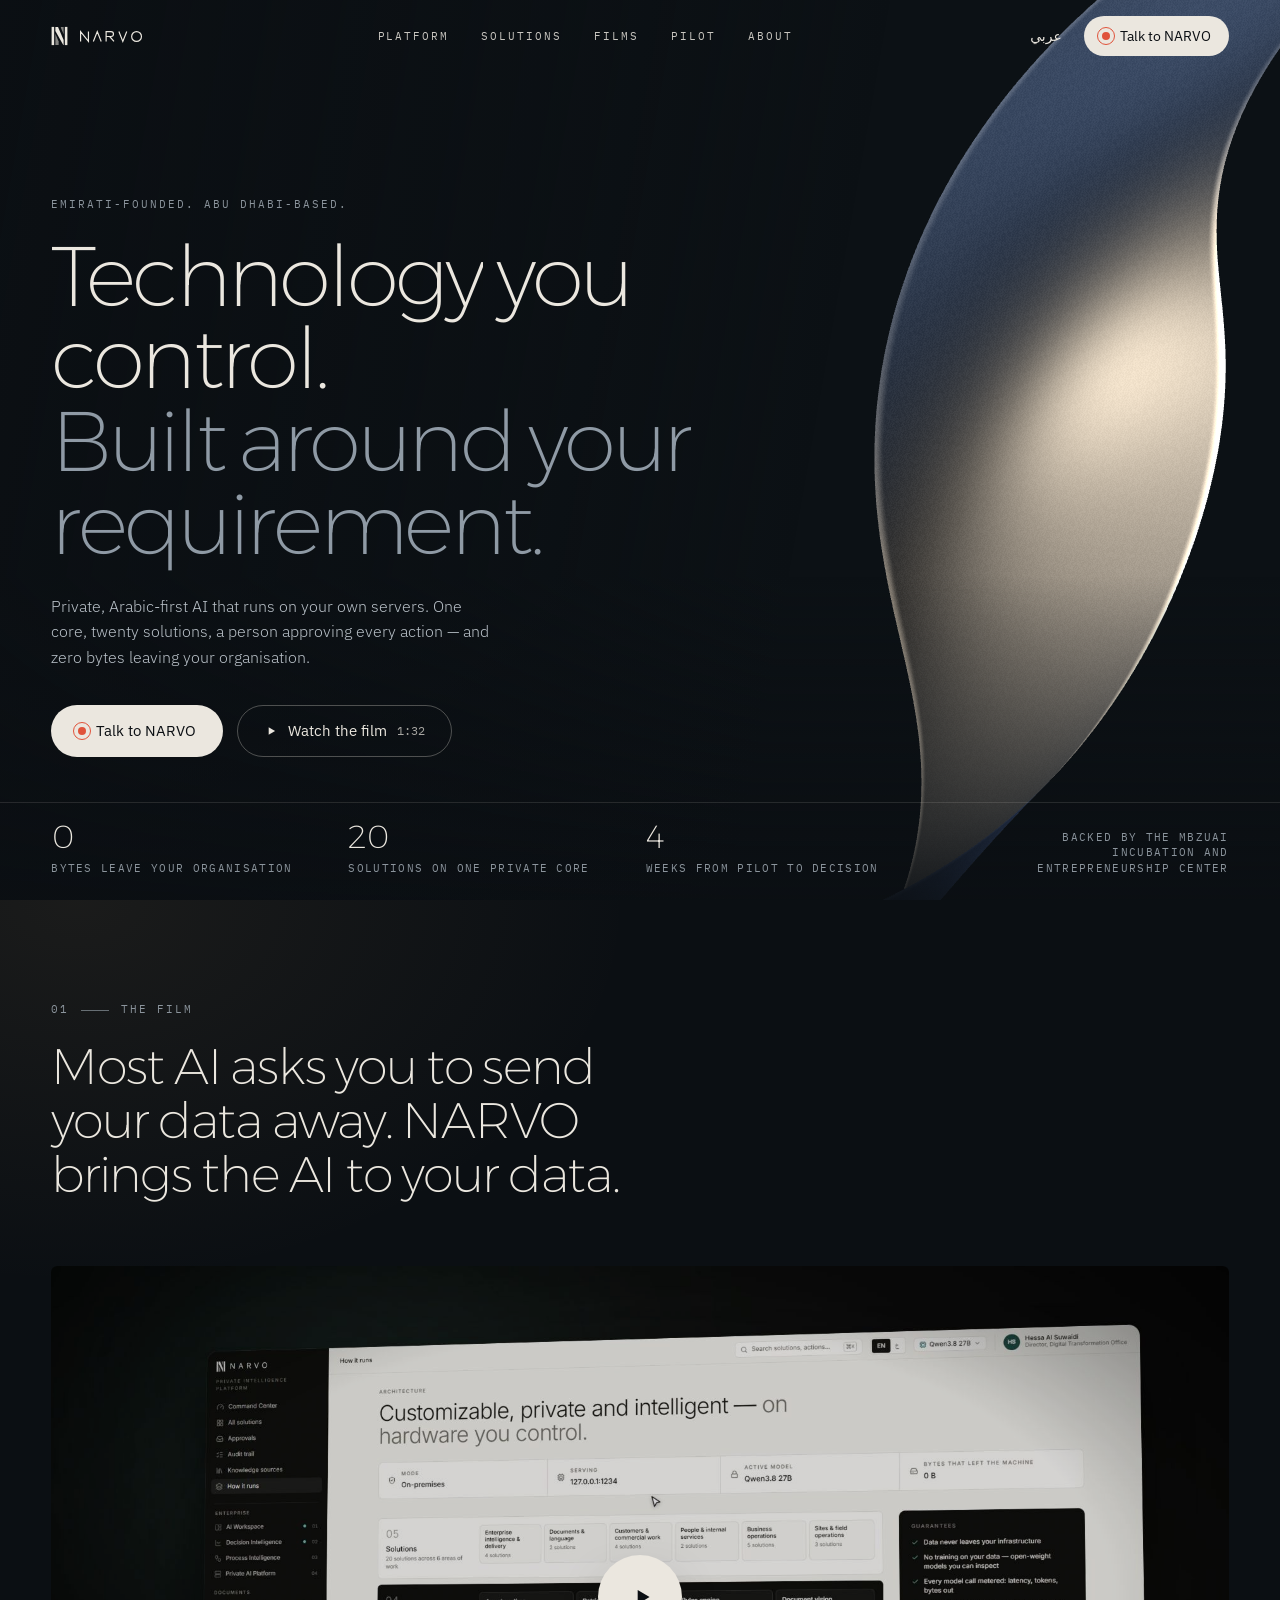
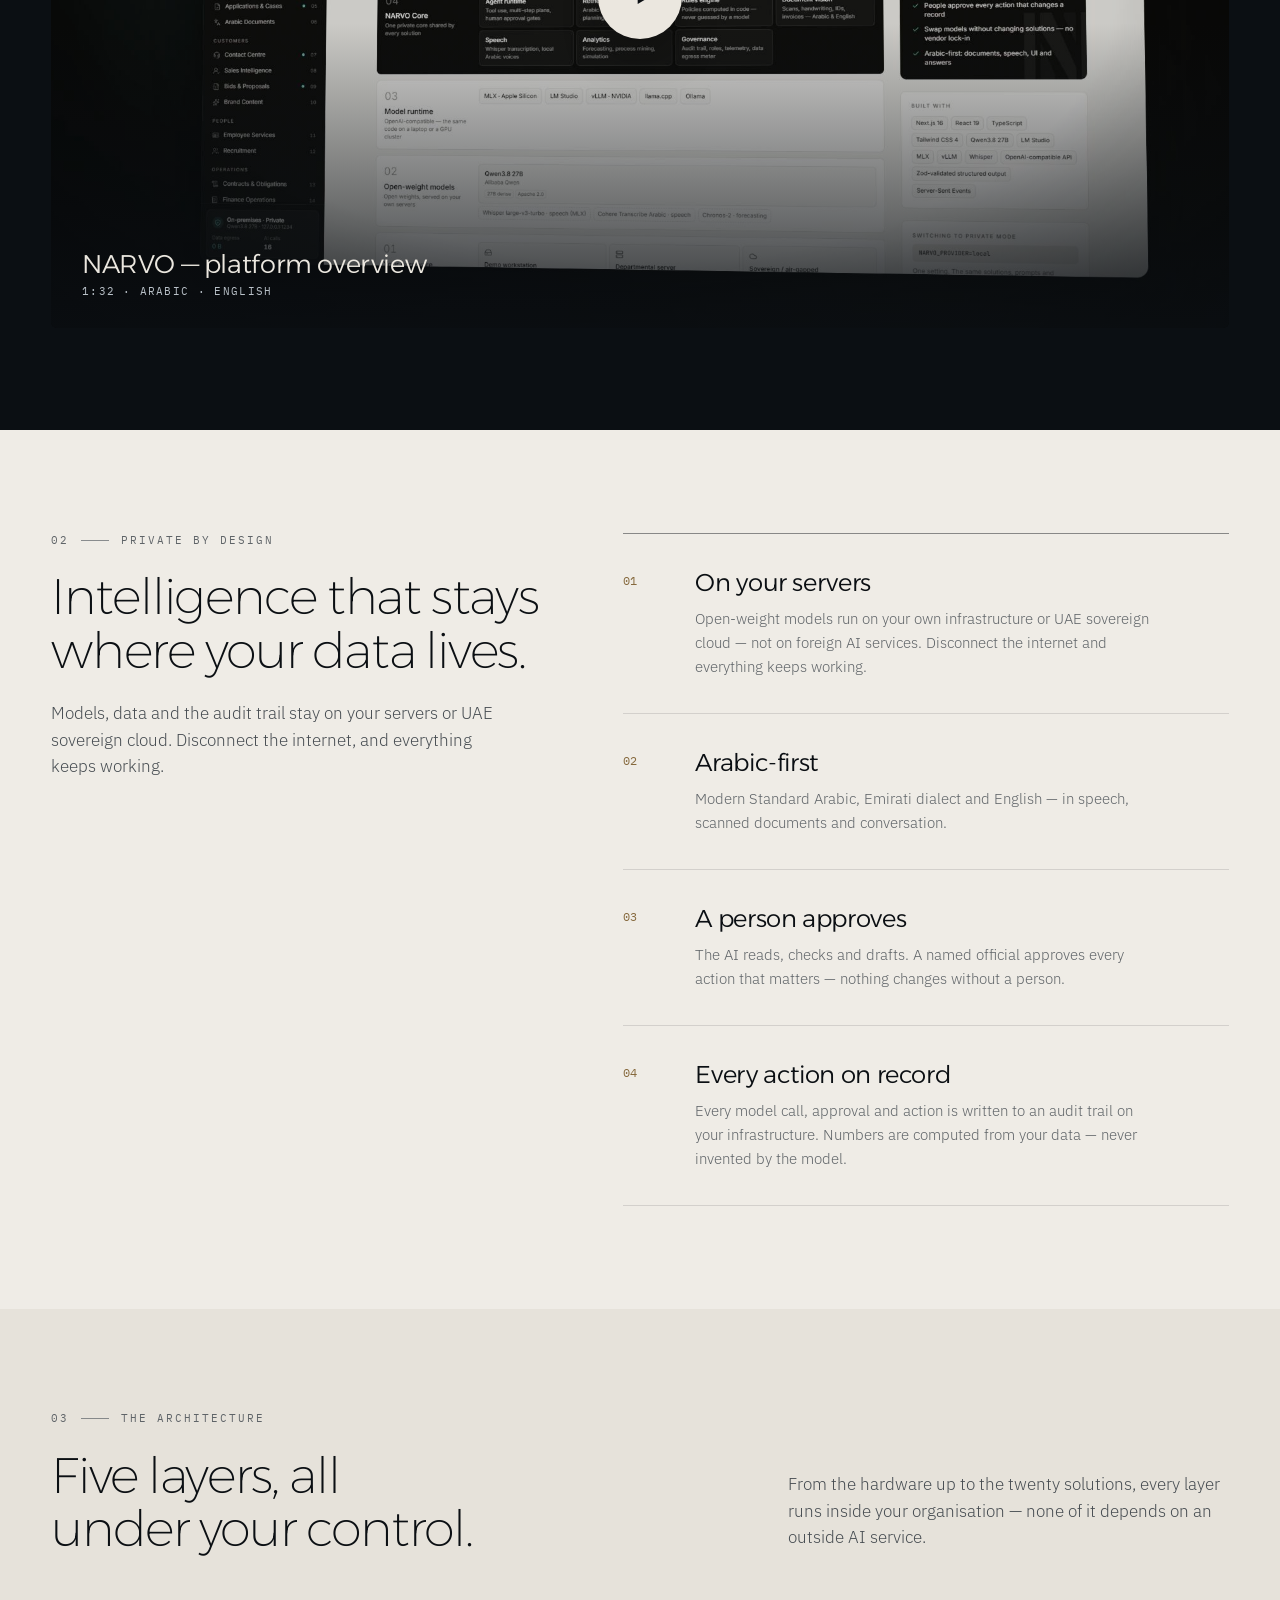
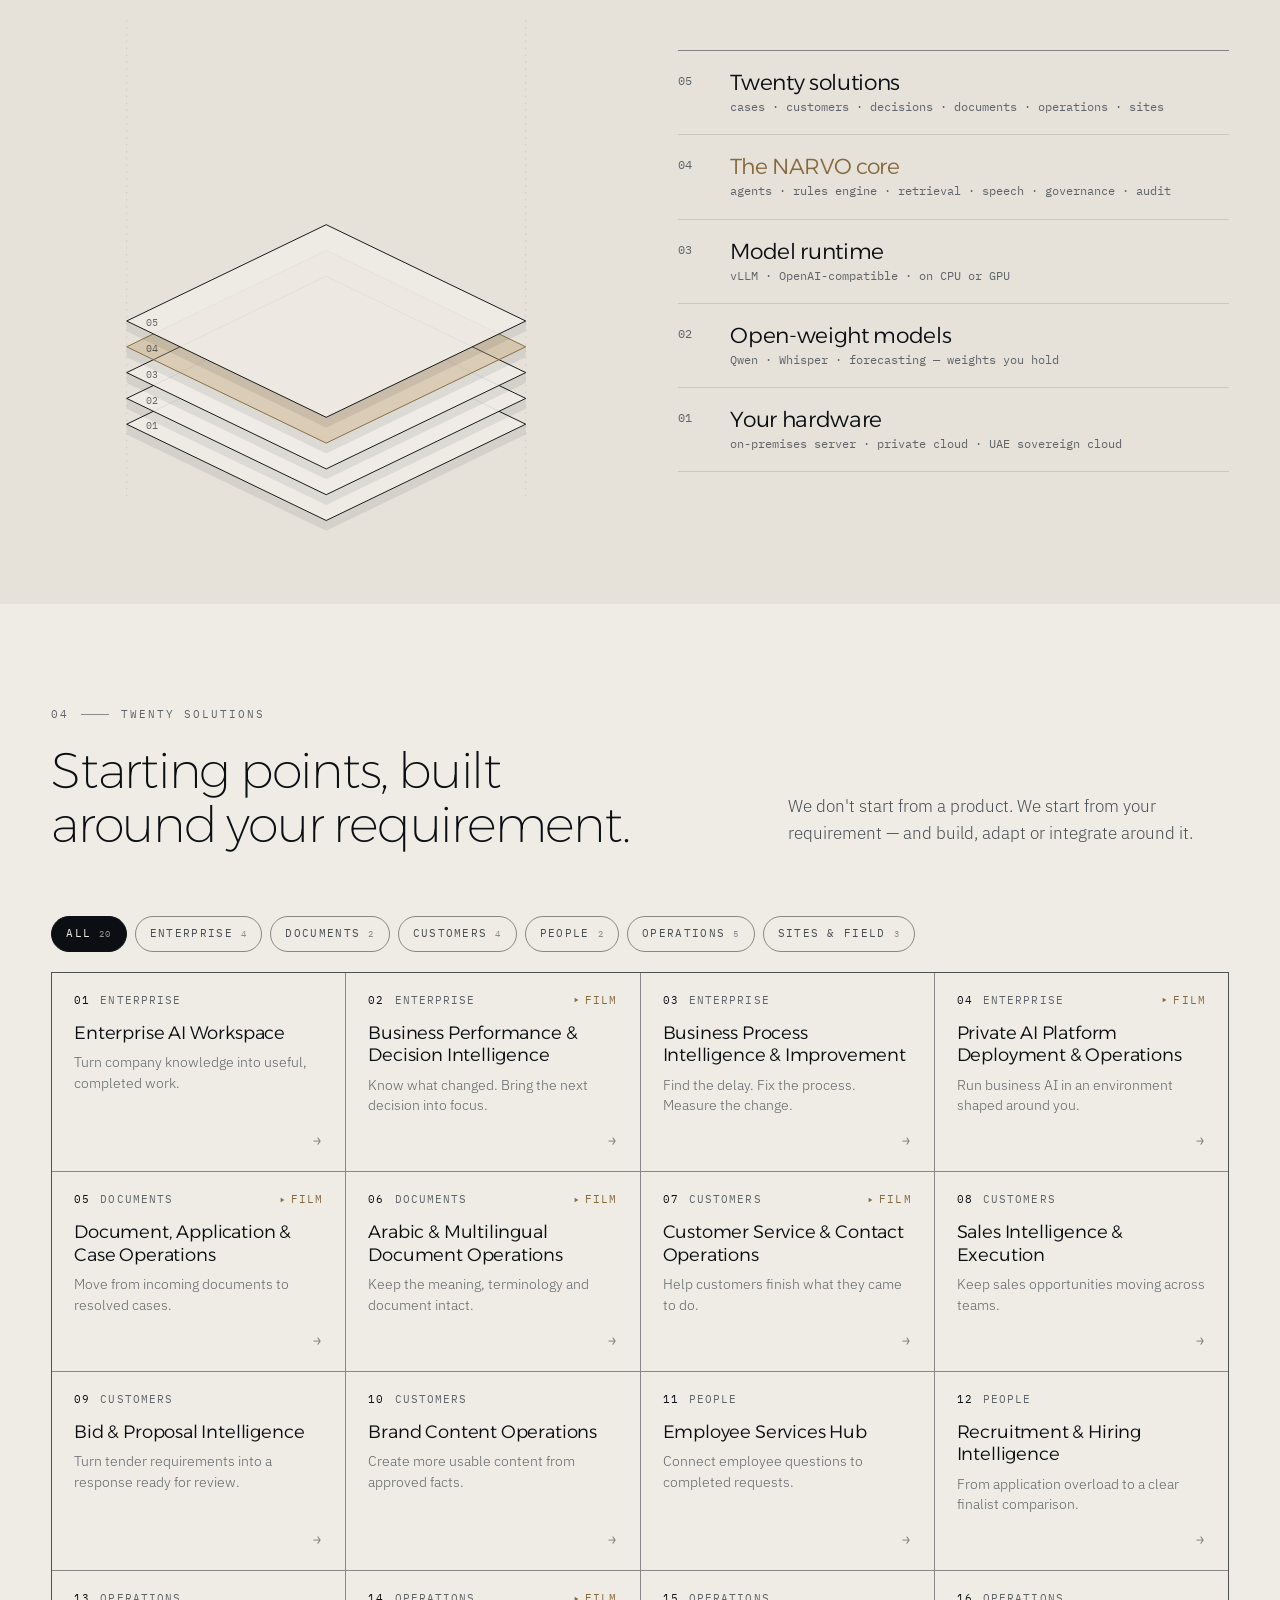
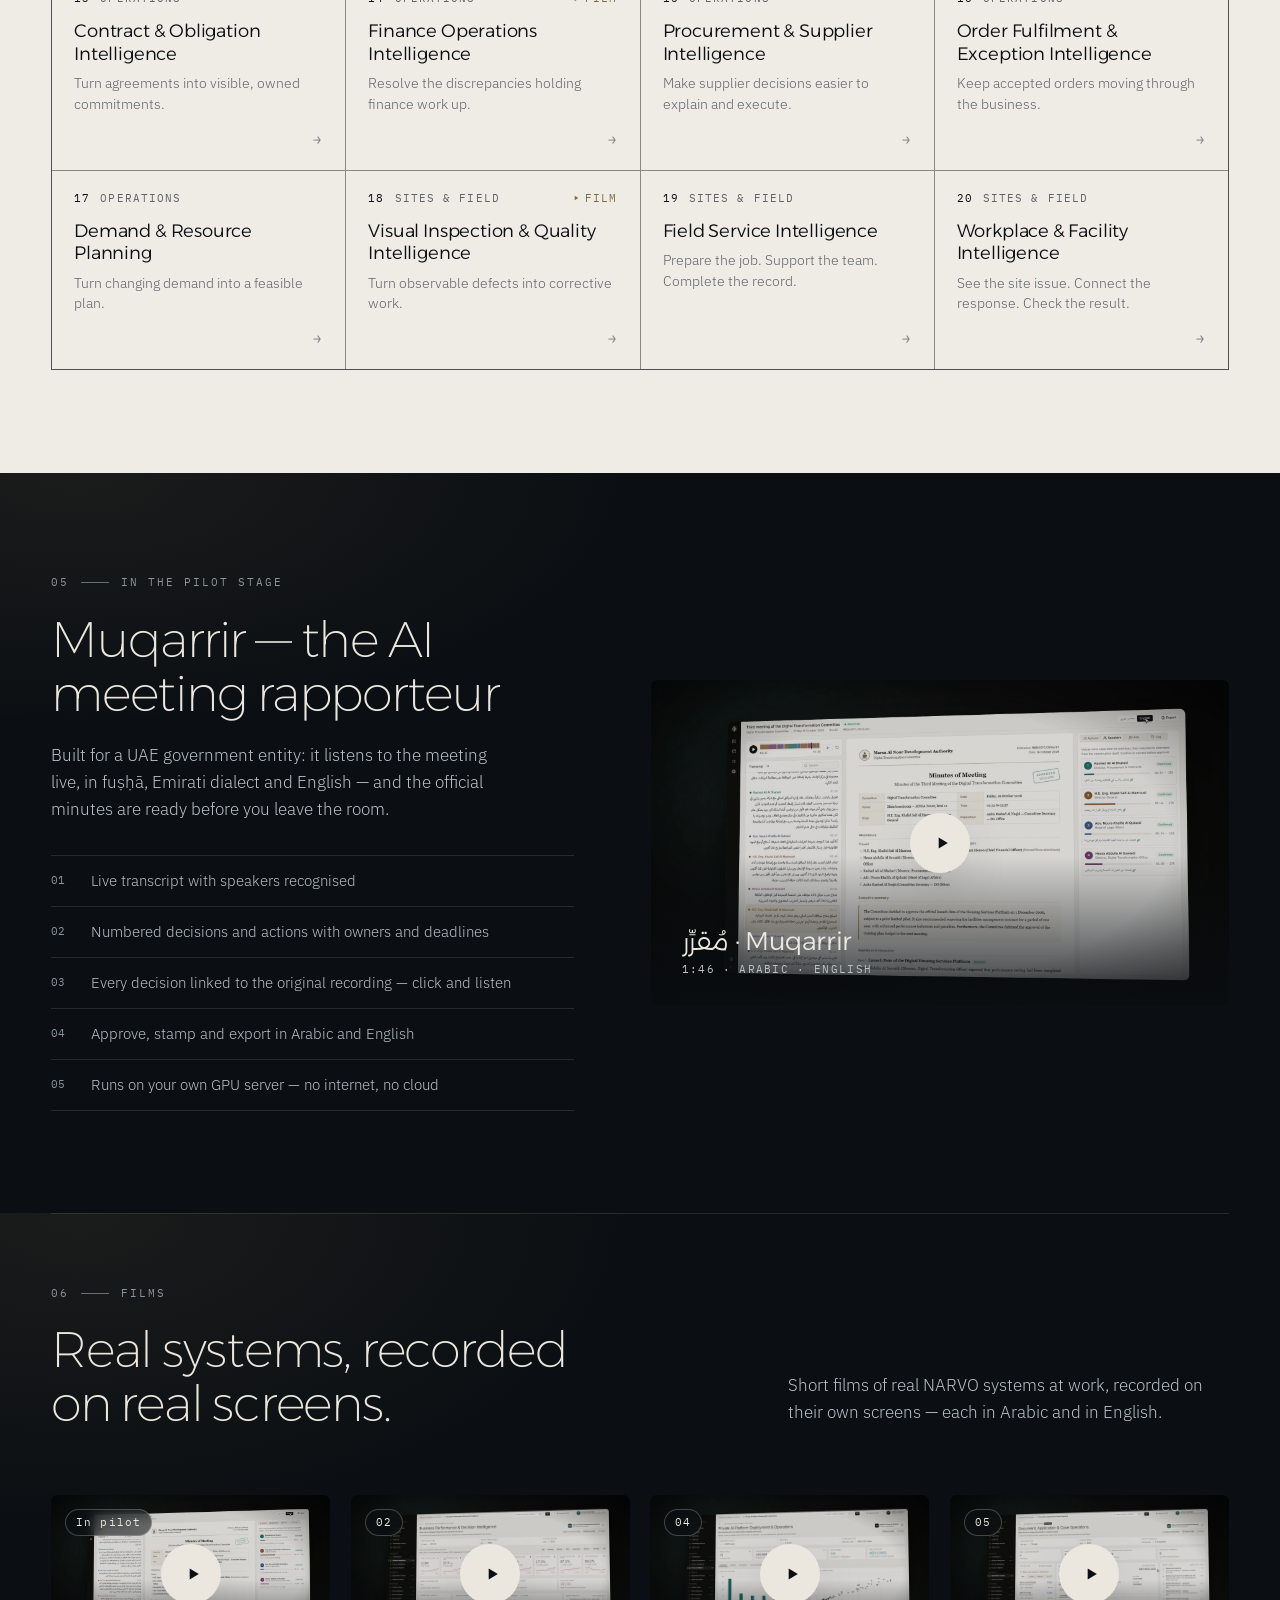
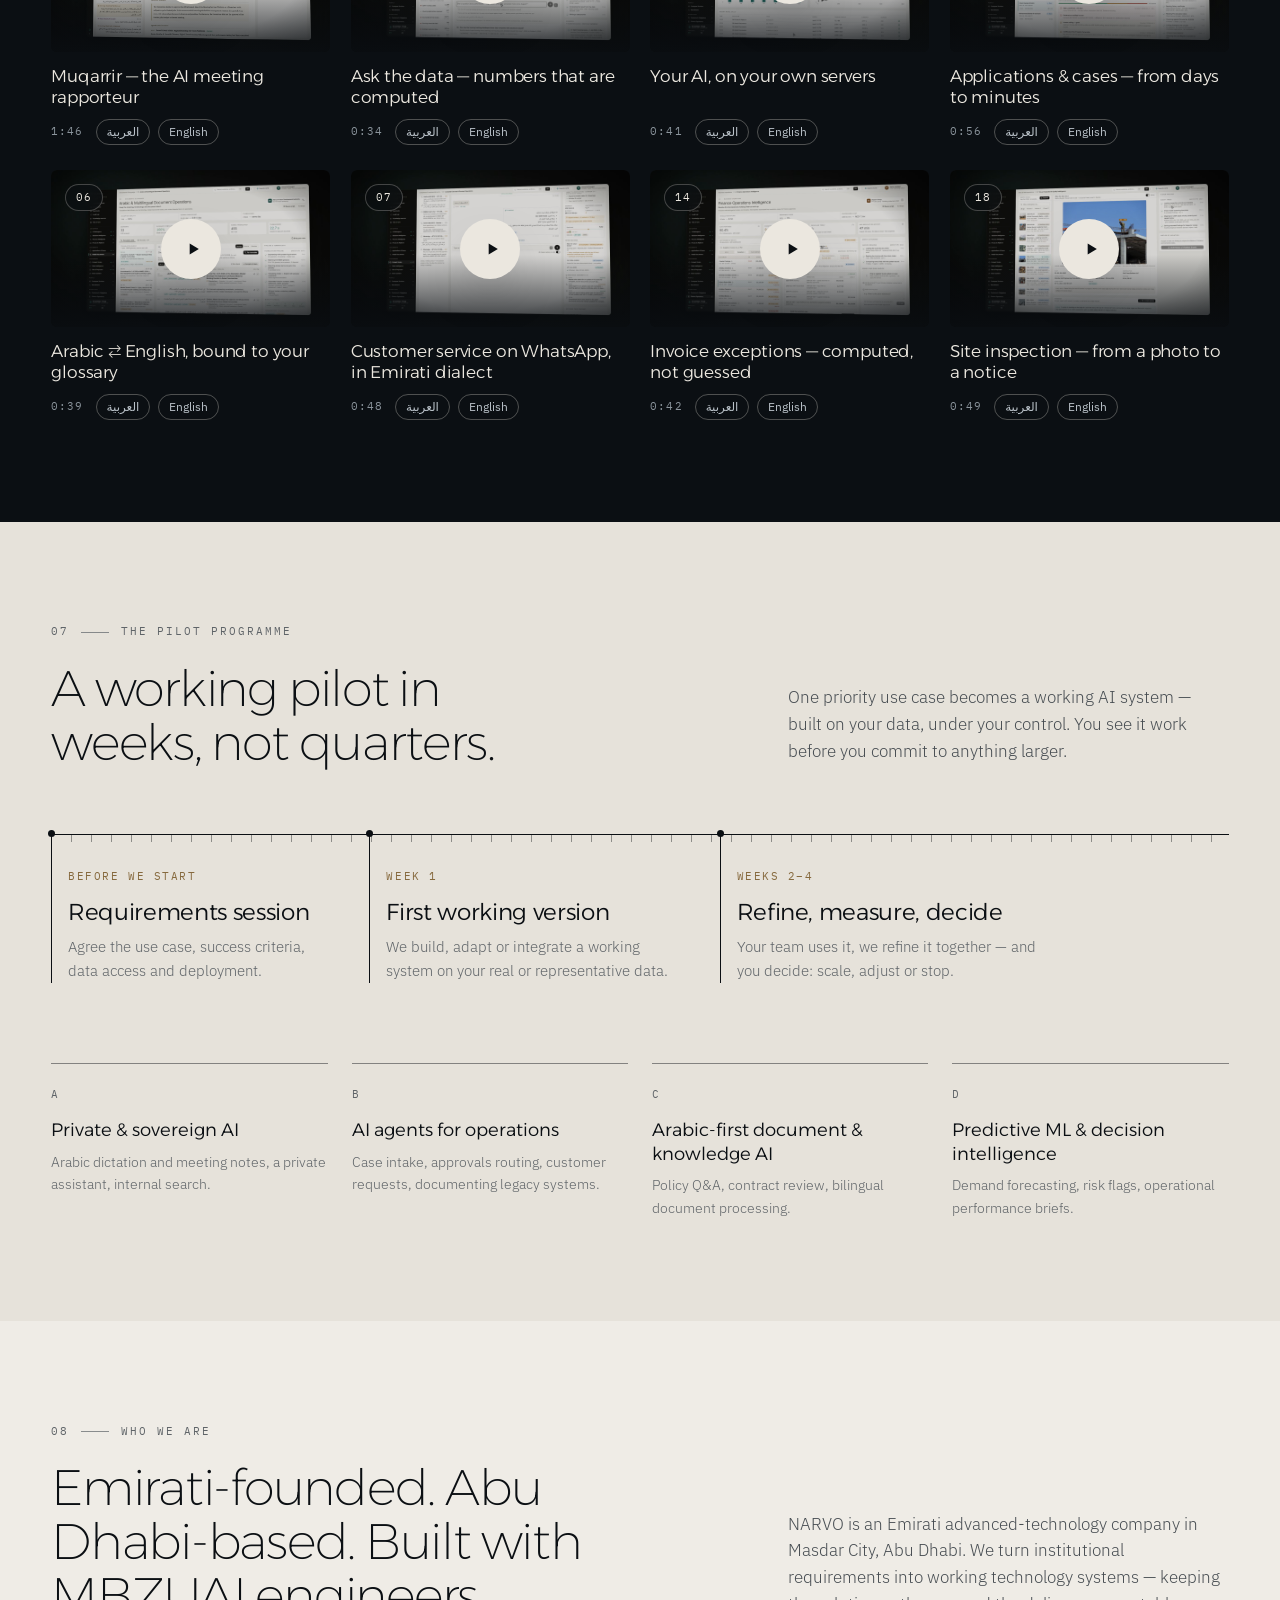
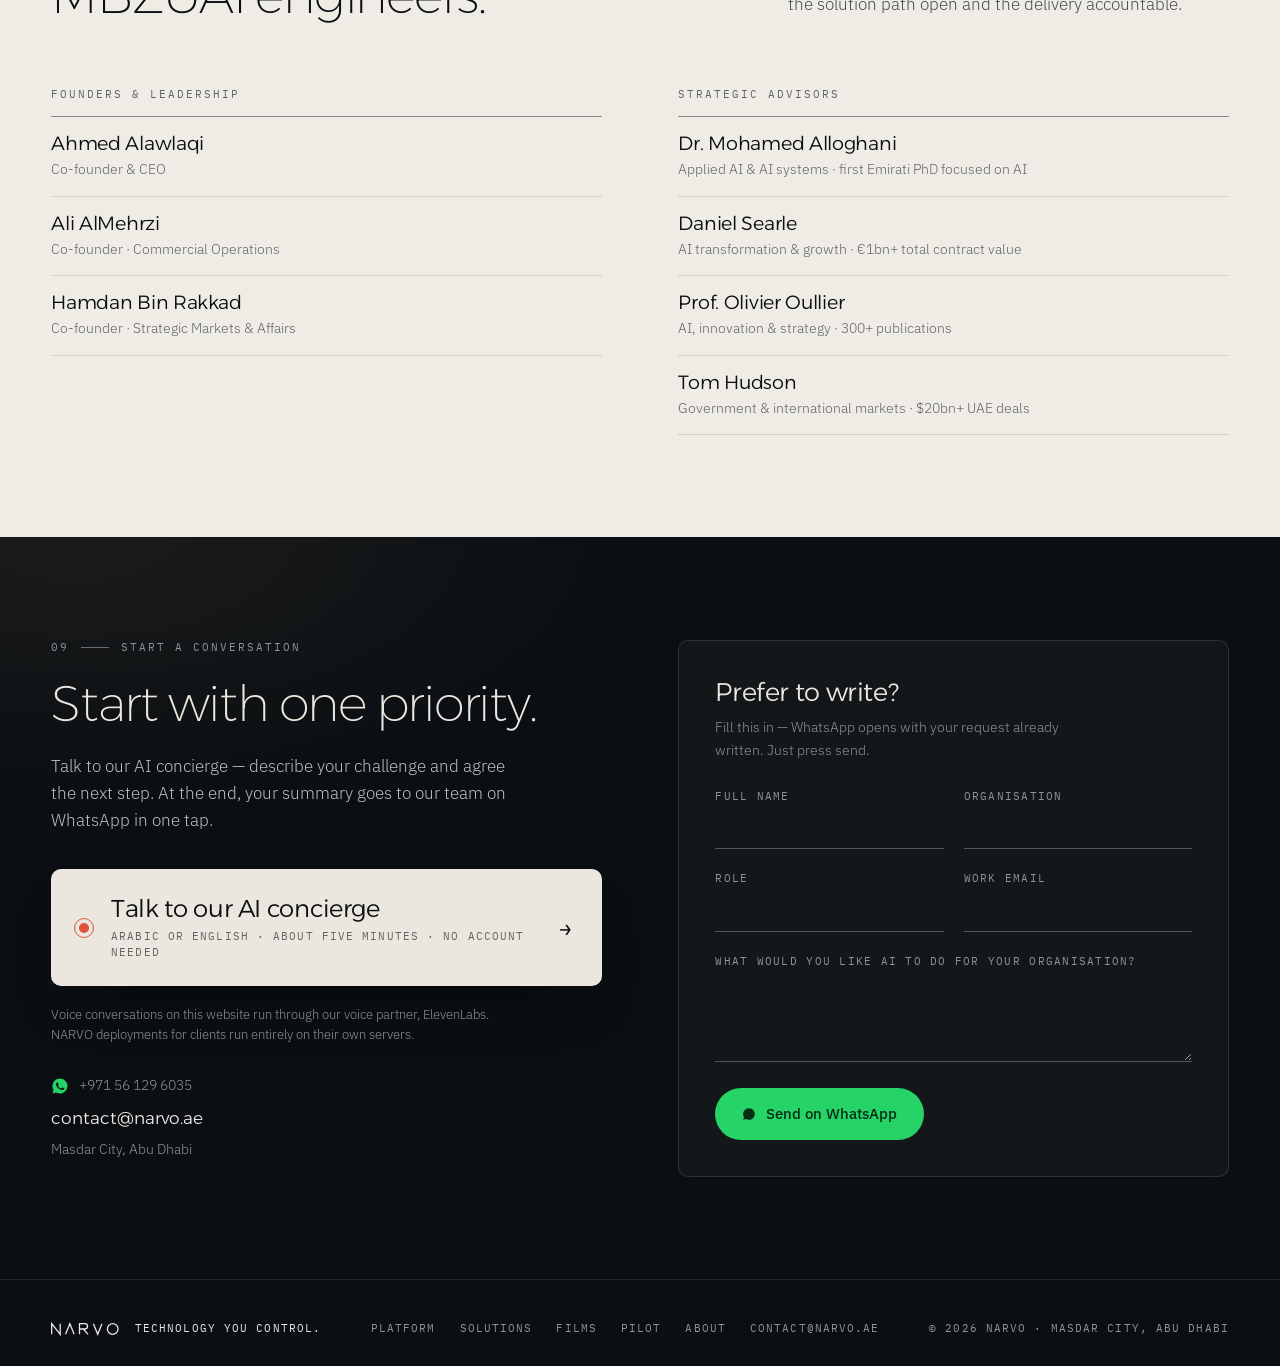
==== commit ce726599: "Concierge: no WhatsApp button during the call; studio posters per language; a first screen that alwa" ====
--- a/index.html
+++ b/index.html
@@ -8,9 +8,18 @@
 <meta name="theme-color" content="#0b0f13">
 <meta property="og:title" content="NARVO — Technology you control">
 <meta property="og:description" content="Private, Arabic-first AI on your own servers. Emirati-founded in Abu Dhabi.">
-<meta property="og:image" content="media/og.jpg">
+<!-- link previews need absolute addresses: change the host here when the domain is connected -->
+<meta property="og:url" content="https://omar07ibrahim.github.io/narvo-site/">
+<meta property="og:site_name" content="NARVO">
+<meta property="og:image" content="https://omar07ibrahim.github.io/narvo-site/media/og.jpg">
+<meta property="og:image:width" content="1200">
+<meta property="og:image:height" content="630">
+<meta property="og:image:alt" content="NARVO — Technology you control. Built around your requirement.">
 <meta property="og:type" content="website">
+<meta property="og:locale" content="en_GB">
+<meta property="og:locale:alternate" content="ar_AE">
 <meta name="twitter:card" content="summary_large_image">
+<meta name="twitter:image" content="https://omar07ibrahim.github.io/narvo-site/media/og.jpg">
 <link rel="icon" href="assets/favicon.svg" type="image/svg+xml">
 <link rel="apple-touch-icon" href="assets/apple-touch-icon.png">
 <link rel="preconnect" href="https://fonts.googleapis.com">
@@ -60,18 +69,18 @@
 <section class="ch dark hero" id="hero">
   <canvas class="ribbon" id="heroRibbon" aria-hidden="true"></canvas>
   <div class="wrap hero-in">
-    <p class="label reveal"><span data-i18n="hero.found">Emirati-founded. Abu Dhabi-based.</span></p>
+    <p class="label reveal" style="--d:.05s"><span data-i18n="hero.found">Emirati-founded. Abu Dhabi-based.</span></p>
     <h1 class="hero-t">
-      <span class="l1" data-i18n="hero.l1" data-split>Technology you control.</span>
-      <span class="l2" data-i18n="hero.l2" data-split>Built around your requirement.</span>
+      <span class="l1" data-i18n="hero.l1" data-split style="--d:.1s">Technology you control.</span>
+      <span class="l2" data-i18n="hero.l2" data-split style="--d:.28s">Built around your requirement.</span>
     </h1>
-    <p class="hero-sub reveal" data-i18n="hero.sub">Private, Arabic-first AI that runs on your own servers. One core, twenty solutions, a person approving every action — and zero bytes leaving your organisation.</p>
-    <div class="hero-cta reveal">
+    <p class="hero-sub reveal" style="--d:.55s" data-i18n="hero.sub">Private, Arabic-first AI that runs on your own servers. One core, twenty solutions, a person approving every action — and zero bytes leaving your organisation.</p>
+    <div class="hero-cta reveal" style="--d:.7s">
       <button class="pill pill-paper talk-open" type="button"><i class="live"></i><span data-i18n="cta.talk">Talk to NARVO</span></button>
       <button class="pill pill-line play" type="button" data-video="overview"><svg class="ico" viewBox="0 0 24 24" aria-hidden="true"><path d="M8 5.5v13l11-6.5z"/></svg><span data-i18n="cta.film">Watch the film</span><span class="dur" data-dur="overview"></span></button>
     </div>
   </div>
-  <div class="wrap hero-foot reveal">
+  <div class="wrap hero-foot reveal" style="--d:.9s">
     <div><b>0</b><span data-i18n="hero.k1">bytes leave your organisation</span></div>
     <div><b>20</b><span data-i18n="hero.k2">solutions on one private core</span></div>
     <div><b>4</b><span data-i18n="hero.k3">weeks from pilot to decision</span></div>
@@ -87,7 +96,7 @@
       <h2 class="sec-t" data-i18n="film.title" data-split>Most AI asks you to send your data away. NARVO brings the AI to your data.</h2>
     </div>
     <button class="poster reveal play" type="button" data-video="overview">
-      <img src="media/overview-poster.jpg" alt="">
+      <img src="media/overview-poster-en.jpg" data-poster="overview" alt="" decoding="async">
       <span class="play-big" aria-hidden="true"><svg viewBox="0 0 24 24"><path d="M8 5.5v13l11-6.5z"/></svg></span>
       <span class="poster-meta"><b data-i18n="film.name">NARVO — platform overview</b><span><span class="dur" data-dur="overview"></span><span class="sep">·</span><span data-i18n="film.langs">Arabic · English</span></span></span>
     </button>
@@ -114,9 +123,12 @@
 <!-- ============================== 03 the architecture -->
 <section class="ch paper2 arch" id="stack">
   <div class="wrap">
-    <div class="sec-head">
-      <p class="label reveal"><i>03</i><span data-i18n="st.kicker">The architecture</span></p>
-      <h2 class="sec-t" data-i18n="st.title" data-split>Five layers, all under your control.</h2>
+    <div class="sec-head split">
+      <div>
+        <p class="label reveal"><i>03</i><span data-i18n="st.kicker">The architecture</span></p>
+        <h2 class="sec-t" data-i18n="st.title" data-split>Five layers, all under your control.</h2>
+      </div>
+      <p class="lede reveal" data-i18n="st.lede">From the hardware up to the twenty solutions, every layer runs inside your organisation — none of it depends on an outside AI service.</p>
     </div>
     <div class="arch-grid">
       <div class="iso-wrap" aria-hidden="true"><svg class="stack-svg" id="stackSvg" viewBox="0 0 640 560"></svg></div>
@@ -143,12 +155,12 @@
     </div>
     <div class="tabs reveal" id="filters" role="tablist"></div>
     <div class="sol-grid reveal" id="soGrid"></div>
+    <button class="pill pill-line so-more" id="soMore" type="button" hidden><span>Show all 20 solutions</span><span class="so-more-i" aria-hidden="true">↓</span></button>
   </div>
 </section>
 
 <!-- ============================== 05 muqarrir -->
 <section class="ch dark mq" id="muqarrir">
-  <div class="mq-word" aria-hidden="true">مُقرِّر</div>
   <div class="wrap mq-grid">
     <div class="mq-copy">
       <p class="label reveal"><i>05</i><span data-i18n="mq.kicker">In the pilot stage</span></p>
@@ -163,7 +175,7 @@
       </ol>
     </div>
     <button class="poster poster-sm reveal play" type="button" data-video="muqarrir">
-      <img src="media/muqarrir-poster.jpg" alt="" loading="lazy">
+      <img src="media/muqarrir-poster-en.jpg" data-poster="muqarrir" alt="" loading="lazy" decoding="async">
       <span class="play-big" aria-hidden="true"><svg viewBox="0 0 24 24"><path d="M8 5.5v13l11-6.5z"/></svg></span>
       <span class="poster-meta"><b>مُقرِّر · Muqarrir</b><span><span class="dur" data-dur="muqarrir"></span><span class="sep">·</span><span data-i18n="film.langs">Arabic · English</span></span></span>
     </button>
@@ -338,9 +350,15 @@
       <a class="pill pill-wa" id="cgWaBtn" href="#" target="_blank" rel="noopener"><svg viewBox="0 0 24 24" aria-hidden="true"><path d="M12 2a10 10 0 0 0-8.6 15.1L2 22l5-1.3A10 10 0 1 0 12 2z"/></svg><span data-i18n="cg.wa">Send on WhatsApp</span></a>
       <p class="cg-count" id="cgCount" role="status"></p>
     </div>
+    <div class="cg-after" id="cgAfter" hidden>
+      <p id="cgAfterT"></p>
+      <div class="cg-after-acts">
+        <button class="pill pill-paper" type="button" id="cgAgain"><span data-i18n="cg.again">Try again</span></button>
+        <button class="pill pill-line" type="button" id="cgWrite"><span data-i18n="cg.write">Write instead</span></button>
+      </div>
+    </div>
     <div class="cg-bar">
-      <button class="pill pill-line" type="button" id="cgMute"><span data-i18n="cg.mute">Mute</span></button>
-      <button class="pill pill-wa-line" type="button" id="cgFinish"><span data-i18n="cg.finish">Finish & send on WhatsApp</span></button>
+      <button class="pill pill-line" type="button" id="cgMute" aria-pressed="false"><svg class="mic" viewBox="0 0 24 24" aria-hidden="true"><path d="M12 3.5a3 3 0 0 0-3 3V12a3 3 0 0 0 6 0V6.5a3 3 0 0 0-3-3zM6 11.5a6 6 0 0 0 12 0M12 17.5V21"/><path class="slash" d="M4.5 4.5l15 15"/></svg><span data-i18n="cg.mute">Mute</span></button>
       <button class="pill pill-paper" type="button" id="cgEnd"><span data-i18n="cg.end">End</span></button>
     </div>
   </div>
--- a/assets/site.css
+++ b/assets/site.css
@@ -39,8 +39,8 @@
 /* type */
 .label { display: flex; align-items: center; gap: 12px; font: 400 11px/1.4 var(--f-mono); letter-spacing: var(--track); text-transform: uppercase; color: var(--mute); }
 html[lang="ar"] .label { font: 400 13px/1.5 var(--f-body); text-transform: none; }
-.label i { font-style: normal; display: inline-flex; align-items: center; gap: 12px; }
-.label i::after { content: ""; width: 28px; height: 1px; background: currentColor; opacity: .7; }
+.label i:not(.live) { font-style: normal; display: inline-flex; align-items: center; gap: 12px; }
+.label i:not(.live)::after { content: ""; width: 28px; height: 1px; background: currentColor; opacity: .7; }
 .sec-head { margin-bottom: clamp(36px, 5vw, 64px); }
 .sec-head.split { display: grid; grid-template-columns: minmax(0, 1.2fr) minmax(0, .8fr); gap: 24px 6vw; align-items: end; }
 .sec-head.split .lede { margin-top: 0; padding-bottom: .3em; }
@@ -62,7 +62,7 @@
 html[lang="ar"] .pill { font-size: 16px; }
 .pill:active { transform: scale(.98); }
 .pill .ico { width: 14px; height: 14px; fill: currentColor; }
-html[dir="rtl"] .pill .ico, html[dir="rtl"] .play-big svg { transform: scaleX(-1); }
+/* play triangles and logos keep their direction in Arabic: media controls are not mirrored */
 .pill-paper { background: var(--silver); color: var(--ink); }
 .pill-paper:hover { background: #fff; }
 .pill-ink { background: var(--ink); color: var(--silver); }
@@ -82,7 +82,7 @@
 .x svg { width: 18px; height: 18px; stroke: currentColor; stroke-width: 1.4; fill: none; }
 
 /* ------------------------------------------------------------------ header */
-.hd { position: fixed; inset: 0 0 auto; z-index: 50; height: var(--hh); display: flex; align-items: center; justify-content: space-between; gap: 24px; padding: 0 var(--gut); color: var(--silver); transition: color .4s, background .4s; }
+.hd { position: fixed; inset: 0 0 auto; z-index: 50; height: var(--hh); display: flex; align-items: center; justify-content: space-between; gap: 24px; padding: 0 max(var(--gut), calc((100% - var(--max)) / 2 + var(--gut))); color: var(--silver); transition: color .4s, background .4s; }
 .hd[data-theme="paper"] { color: var(--ink); }
 .hd.solid::before { content: ""; position: absolute; inset: 0; z-index: -1; backdrop-filter: blur(14px); -webkit-backdrop-filter: blur(14px); background: rgba(11, 15, 19, .55); }
 .hd.solid[data-theme="paper"]::before { background: rgba(239, 236, 230, .72); }
@@ -116,29 +116,30 @@
 .menu-talk { justify-self: start; }
 
 /* ------------------------------------------------------------------ hero */
-.hero { min-height: 100svh; display: grid; grid-template-rows: 1fr auto; padding: calc(var(--hh) + 5vh) 0 28px; overflow: hidden; isolation: isolate; }
+.hero { min-height: 100svh; display: grid; grid-template-rows: 1fr auto; padding: calc(var(--hh) + 4vh) 0 24px; overflow: hidden; isolation: isolate; }
 .ribbon { position: absolute; inset: 0; width: 100%; height: 100%; z-index: -1; }
 .hero .ribbon { opacity: 0; transition: opacity 2s var(--ease); }
 .hero .ribbon.gl, .hero .ribbon.on { opacity: 1; }
 .hero::after { content: ""; position: absolute; inset: 0; z-index: -1; pointer-events: none; background: linear-gradient(100deg, rgba(11, 15, 19, .8) 0%, rgba(11, 15, 19, .35) 40%, transparent 62%), linear-gradient(to top, rgba(11, 15, 19, .92), transparent 36%); }
 html[dir="rtl"] .hero::after { background: linear-gradient(-100deg, rgba(11, 15, 19, .8) 0%, rgba(11, 15, 19, .35) 40%, transparent 62%), linear-gradient(to top, rgba(11, 15, 19, .92), transparent 36%); }
 .hero-in { align-self: end; }
-.hero-t { font: 200 clamp(40px, 6.6vw, 108px)/.98 var(--f-disp); letter-spacing: -.04em; margin: 22px 0 28px; max-width: 12ch; }
+/* the first screen always holds the whole opening, figures included: the title follows the height too */
+.hero-t { font: 200 clamp(40px, min(6.6vw, 9.8vh), 108px)/.98 var(--f-disp); letter-spacing: -.04em; margin: 22px 0 28px; max-width: 12ch; }
 .hero-t span { display: block; }
 .hero-t .l2 { color: var(--mist); }
-html[lang="ar"] .hero-t { letter-spacing: 0; line-height: 1.22; font-size: clamp(38px, 6.4vw, 104px); font-weight: 300; max-width: 14ch; }
+html[lang="ar"] .hero-t { letter-spacing: 0; line-height: 1.22; font-size: clamp(38px, min(6.4vw, 10vh), 104px); font-weight: 300; max-width: 14ch; }
 .hero-sub { max-width: 44ch; font-size: clamp(16px, 1.15vw, 18px); color: var(--soft); }
 .hero-cta { display: flex; flex-wrap: wrap; align-items: center; gap: 14px; margin-top: 34px; }
-.hero-foot { margin-top: clamp(40px, 7vh, 80px); display: grid; grid-template-columns: repeat(3, auto) 1fr; gap: 20px 56px; align-items: end; padding-top: 18px; border-top: 1px solid var(--hair); font: 400 11px/1.4 var(--f-mono); letter-spacing: .12em; text-transform: uppercase; color: var(--mute); }
+.hero-foot { margin-top: clamp(28px, 5vh, 72px); display: grid; grid-template-columns: repeat(3, auto) 1fr; gap: 20px 56px; align-items: start; padding-top: 18px; border-top: 1px solid var(--hair); font: 400 11px/1.4 var(--f-mono); letter-spacing: .12em; text-transform: uppercase; color: var(--mute); }
 html[lang="ar"] .hero-foot { font: 400 13px/1.5 var(--f-body); letter-spacing: 0; text-transform: none; }
 .hero-foot b { display: block; font: 200 32px/1 var(--f-disp); letter-spacing: -.02em; color: var(--silver); margin-bottom: 8px; }
-.hero-foot .backed { justify-self: end; text-align: end; max-width: 30ch; }
+.hero-foot .backed { justify-self: end; align-self: end; text-align: end; max-width: 30ch; }
 
 /* ------------------------------------------------------------------ posters (the film, muqarrir, the catalogue, the sheet) */
 .poster { position: relative; display: block; width: 100%; aspect-ratio: 16 / 9; overflow: hidden; border-radius: 6px; background: var(--ink2); isolation: isolate; }
-.poster img { position: absolute; inset: 0; width: 100%; height: 100%; object-fit: cover; transform: scale(1.03); transition: transform 1.2s var(--ease), filter .6s; filter: brightness(.72) saturate(.9); }
-.poster::after { content: ""; position: absolute; inset: 0; background: linear-gradient(to top, rgba(11, 15, 19, .85), rgba(11, 15, 19, .1) 50%, rgba(11, 15, 19, .15)); pointer-events: none; }
-.poster:hover img { transform: scale(1.0); filter: brightness(.85) saturate(1); }
+.poster img { position: absolute; inset: 0; width: 100%; height: 100%; object-fit: cover; transform: scale(1.03); transition: transform 1.2s var(--ease), filter .6s; filter: brightness(.84) saturate(.95); }
+.poster::after { content: ""; position: absolute; inset: 0; background: linear-gradient(to top, rgba(11, 15, 19, .82), rgba(11, 15, 19, 0) 46%); pointer-events: none; }
+.poster:hover img { transform: scale(1.0); filter: brightness(.96) saturate(1); }
 .play-big { position: absolute; z-index: 2; left: 50%; top: 50%; width: 84px; height: 84px; margin: -42px 0 0 -42px; border-radius: 50%; background: var(--silver); color: var(--ink); display: grid; place-items: center; box-shadow: 0 20px 50px -20px rgba(0, 0, 0, .7); transition: transform .4s var(--ease), background .3s; }
 .play-big svg { width: 26px; height: 26px; fill: currentColor; margin-inline-start: 4px; }
 .poster:hover .play-big { transform: scale(1.08); background: #fff; }
@@ -211,6 +212,9 @@
 html[lang="ar"] .cell b { letter-spacing: 0; line-height: 1.5; }
 .cell .body > span { display: block; margin-top: 8px; font-size: 13.5px; line-height: 1.5; color: var(--mute); }
 .cell:hover .body > span { color: #a9b2ba; }
+.so-more { width: 100%; margin-top: 14px; justify-content: space-between; padding: 0 22px; }
+.so-more[hidden] { display: none; }
+.so-more-i { font: 300 18px/1 var(--f-disp); }
 .cell .go { font: 300 18px/1 var(--f-disp); justify-self: end; opacity: .45; transition: opacity .3s, transform .4s var(--ease); }
 html[dir="rtl"] .cell .go { transform: scaleX(-1); }
 .cell:hover .go { opacity: 1; transform: translateX(4px); }
@@ -218,7 +222,6 @@
 
 /* ------------------------------------------------------------------ muqarrir */
 .mq { overflow: hidden; }
-.mq-word { position: absolute; z-index: 0; top: 50%; inset-inline-end: 2vw; transform: translateY(-58%); font: 500 clamp(160px, 24vw, 420px)/1.2 "Reem Kufi", "Alexandria", serif; color: rgba(235, 231, 223, .035); white-space: nowrap; pointer-events: none; direction: rtl; user-select: none; }
 .mq-grid { display: grid; grid-template-columns: minmax(0, .95fr) minmax(0, 1.05fr); gap: 40px 6vw; align-items: center; }
 .mq-list { margin-top: 32px; border-top: 1px solid var(--hair); counter-reset: m; }
 .mq-list li { counter-increment: m; display: grid; grid-template-columns: 40px 1fr; padding: 13px 0; border-bottom: 1px solid var(--hair); color: var(--soft); font-size: 15px; }
@@ -229,11 +232,12 @@
 
 /* ------------------------------------------------------------------ films */
 .films-grid { display: grid; grid-template-columns: repeat(4, minmax(0, 1fr)); gap: clamp(18px, 2vw, 28px) clamp(16px, 1.6vw, 24px); }
+.fcard { display: grid; grid-template-rows: auto 1fr; }
 .fcard .poster-meta { display: none; }
-.fmeta { margin-top: 14px; display: grid; gap: 8px; }
+.fmeta { margin-top: 14px; display: grid; grid-template-rows: auto 1fr; gap: 10px; }
 .fmeta b { font: 300 clamp(17px, 1.3vw, 20px)/1.25 var(--f-disp); letter-spacing: -.01em; }
 html[lang="ar"] .fmeta b { letter-spacing: 0; line-height: 1.5; }
-.fmeta .line { display: flex; align-items: center; gap: 8px; font: 400 11px/1 var(--f-mono); letter-spacing: .1em; color: var(--mute); }
+.fmeta .line { align-self: end; display: flex; align-items: center; gap: 8px; font: 400 11px/1 var(--f-mono); letter-spacing: .1em; color: var(--mute); }
 .fmeta .line button { height: 26px; padding: 0 10px; border: 1px solid var(--hair2); border-radius: 999px; font: 400 12px/1 var(--f-body); letter-spacing: 0; color: var(--soft); transition: background .3s, color .3s; }
 .fmeta .line button:hover { background: var(--silver); color: var(--ink); }
 .fmeta .line .dur { margin-inline-end: 4px; }
@@ -316,6 +320,8 @@
 /* floating talk (phones) */
 .float-talk { position: fixed; z-index: 40; left: 50%; bottom: calc(16px + env(safe-area-inset-bottom)); display: none; align-items: center; gap: 10px; height: 52px; padding: 0 24px; border-radius: 999px; background: var(--silver); color: var(--ink); font: 400 15px/1 var(--f-body); box-shadow: 0 18px 40px -12px rgba(0, 0, 0, .45); transform: translate(-50%, 140%); transition: transform .5s var(--ease); }
 .float-talk.show { transform: translate(-50%, 0); }
+.float-talk { transition: transform .5s var(--ease), background .4s, color .4s; }
+.float-talk[data-theme="paper"] { background: var(--ink); color: var(--silver); box-shadow: 0 18px 40px -14px rgba(11, 15, 19, .55); }
 
 /* ------------------------------------------------------------------ the solution sheet */
 .sheet { position: fixed; inset: 0 0 0 auto; width: min(540px, 100%); height: 100dvh; max-width: none; max-height: none; margin: 0; padding: 0; border: 0; background: var(--paper); color: var(--ink); --mute: #5f6468; --soft: #474d52; --hair: rgba(11, 15, 19, .12); --hair2: rgba(11, 15, 19, .45); transform: translateX(100%); transition: transform .5s var(--ease); box-shadow: -40px 0 80px -40px rgba(0, 0, 0, .5); }
@@ -331,6 +337,7 @@
 .sheet-in .poster { margin-top: 6px; }
 .sheet-in .poster-meta b { display: none; }
 .sheet-in .acts { display: flex; flex-wrap: wrap; gap: 10px; margin-top: 6px; }
+.sheet-in .acts .pill { padding: 0 20px; }
 
 /* ------------------------------------------------------------------ the opening */
 .intro { position: fixed; inset: 0; z-index: 100; background: var(--ink); display: grid; place-items: center; transition: clip-path .8s cubic-bezier(.7, 0, .2, 1); clip-path: inset(0 0 0 0); }
@@ -341,8 +348,8 @@
 .intro.draw circle { animation-delay: .25s; }
 @keyframes draw { to { stroke-dashoffset: 0; } }
 body.loading { overflow: hidden; }
-body.loading .hero .reveal { transition-delay: calc(var(--d, 0s) + 1.3s); }
-body.loading .hero [data-split] .w > span { transition-delay: calc(var(--i, 0) * 28ms + 1.15s); }
+body.loading .hero .reveal { transition-delay: calc(var(--d, 0s) + 1.15s); }
+body.loading .hero [data-split] .w > span { transition-delay: calc(var(--i, 0) * 28ms + var(--d, 0s) + 1.05s); }
 body.loading .hero .ribbon { transition-delay: .9s; }
 
 /* ------------------------------------------------------------------ player */
@@ -379,7 +386,7 @@
 .cg-choices span { font: 400 11px/1 var(--f-mono); letter-spacing: .14em; text-transform: uppercase; color: var(--mute); }
 .cg-choices button[lang="en"] span { font: 400 14px/1 "IBM Plex Sans Arabic", sans-serif; letter-spacing: 0; }
 .cg-choices button:hover span { color: inherit; opacity: .6; }
-.cg-talk { display: grid; grid-template-rows: clamp(110px, 22vh, 220px) minmax(0, 1fr) auto auto; min-height: 0; }
+.cg-talk { display: grid; grid-template-rows: clamp(110px, 22vh, 220px) minmax(0, 1fr); grid-auto-rows: auto; min-height: 0; }
 .cg-talk[hidden] { display: none; }
 .cg-wave { width: 100%; height: 100%; }
 .cg-log { overflow-y: auto; width: min(980px, 100%); margin: 0 auto; padding: 2vh var(--gut) 3vh; display: flex; flex-direction: column; gap: 20px; -webkit-mask-image: linear-gradient(to bottom, transparent, #000 22%); mask-image: linear-gradient(to bottom, transparent, #000 22%); }
@@ -401,6 +408,16 @@
 .cg-count button { margin-inline-start: 10px; text-decoration: underline; text-underline-offset: 3px; color: var(--silver); }
 .cg-bar { display: flex; flex-wrap: wrap; justify-content: center; gap: 10px; padding: 16px var(--gut) calc(16px + env(safe-area-inset-bottom)); border-top: 1px solid var(--hair); }
 .cg-bar .pill { min-height: 48px; padding: 0 22px; }
+.cg[data-state="ended"] .cg-bar { display: none; }
+.cg-bar .mic { width: 17px; height: 17px; fill: none; stroke: currentColor; stroke-width: 1.5; stroke-linecap: round; }
+.cg-bar .mic .slash { opacity: 0; transition: opacity .2s; }
+#cgMute[aria-pressed="true"] { border-color: var(--rec); color: #f1a497; }
+#cgMute[aria-pressed="true"] .mic .slash { opacity: 1; }
+.cg-after { width: min(620px, calc(100% - 2 * var(--gut))); margin: 0 auto calc(4vh + env(safe-area-inset-bottom)); display: grid; justify-items: center; gap: 22px; text-align: center; animation: up .6s var(--ease); }
+.cg-after[hidden] { display: none; }
+.cg-after p { font: 300 clamp(18px, 1.7vw, 22px)/1.55 var(--f-disp); color: #c9cfd4; max-width: 40ch; }
+html[lang="ar"] .cg-after p, .cg[lang="ar"] .cg-after p { line-height: 1.8; }
+.cg-after-acts { display: flex; flex-wrap: wrap; justify-content: center; gap: 10px; }
 
 
 /* ------------------------------------------------------------------ responsive */
@@ -416,11 +433,11 @@
   body { font-size: 15.5px; }
   .hd-talk { display: none; }
   .float-talk { display: inline-flex; }
-  .hero { padding-top: calc(var(--hh) + 32svh); padding-bottom: 20px; }
+  .hero { padding-top: calc(var(--hh) + 22svh); padding-bottom: 20px; }
   .hero::after, html[dir="rtl"] .hero::after { background: linear-gradient(to top, rgba(11, 15, 19, .96) 0%, rgba(11, 15, 19, .7) 52%, transparent 68%); }
   .hero-t { margin: 16px 0 20px; }
-  .hero-cta { margin-top: 26px; gap: 12px; }
-  .hero-cta .pill { min-height: 48px; padding: 0 20px; }
+  .hero-cta { margin-top: 26px; gap: 10px; }
+  .hero-cta .pill { min-height: 50px; padding: 0 22px; }
   .hero-foot { grid-template-columns: repeat(3, 1fr); gap: 16px; margin-top: 36px; }
   .hero-foot b { font-size: 26px; }
   .hero-foot .backed { grid-column: 1 / -1; justify-self: start; text-align: start; }
@@ -437,7 +454,10 @@
   .cell { min-height: 0; padding: 16px; gap: 6px; grid-template-rows: auto auto; }
   .cell .go, .cell .body > span { display: none; }
   .cell b { font-size: 17px; }
-  .mq-word { display: none; }
+  .film .play-big { width: 64px; height: 64px; margin: -32px 0 0 -32px; }
+  .film .play-big svg { width: 20px; height: 20px; }
+  .poster-meta { padding: 14px 16px; gap: 6px; }
+  .poster-meta b { font-size: 17px; }
   .films-grid { grid-template-columns: repeat(2, minmax(0, 1fr)); gap: 24px 12px; }
   .films-grid .play-big { width: 44px; height: 44px; margin: -22px 0 0 -22px; }
   .films-grid .play-big svg { width: 16px; height: 16px; margin-inline-start: 2px; }
@@ -463,10 +483,21 @@
   .cg-choices { grid-template-columns: minmax(0, 1fr); }
   .cg-choices button { aspect-ratio: auto; padding: 34px 20px; }
   .cg-bar .pill { flex: 1 1 auto; padding: 0 16px; }
-  .cg-bar #cgFinish { flex-basis: 100%; order: -1; }
+}
+@media (max-width: 600px) {
+  .hero-cta { display: grid; grid-template-columns: 1fr 1fr; }
+  .hero-cta .pill { padding: 0 12px; font-size: 15px; }
+  .hero-cta .dur { display: none; }
 }
 @media (max-width: 480px) {
   .hero-foot { font-size: 10px; letter-spacing: .08em; }
+}
+/* shorter phones: a lower sky, so the line of figures still closes the first screen */
+@media (max-width: 860px) and (max-height: 820px) {
+  .hero { padding-top: calc(var(--hh) + 15svh); }
+}
+@media (max-width: 359px) {
+  .hero-cta { grid-template-columns: minmax(0, 1fr); }
 }
 @media (prefers-reduced-motion: reduce) {
   html { scroll-behavior: auto; }
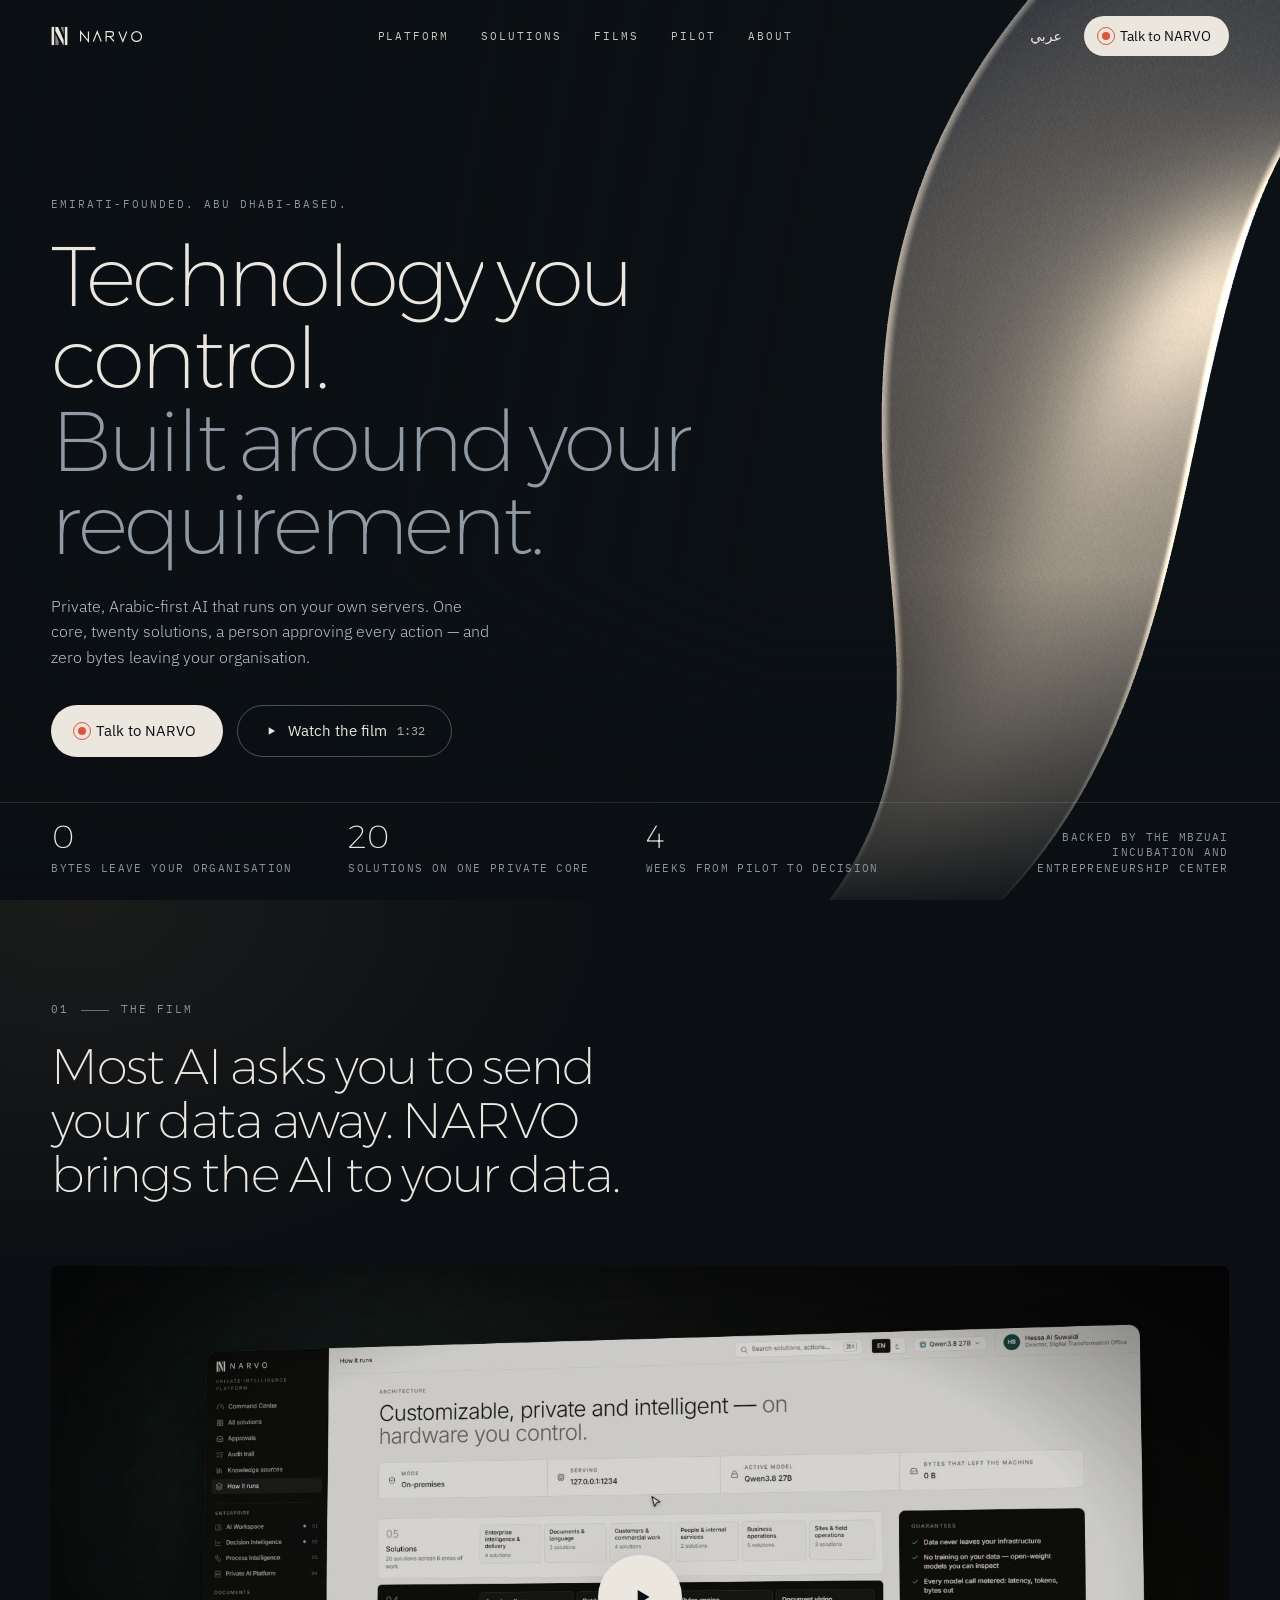
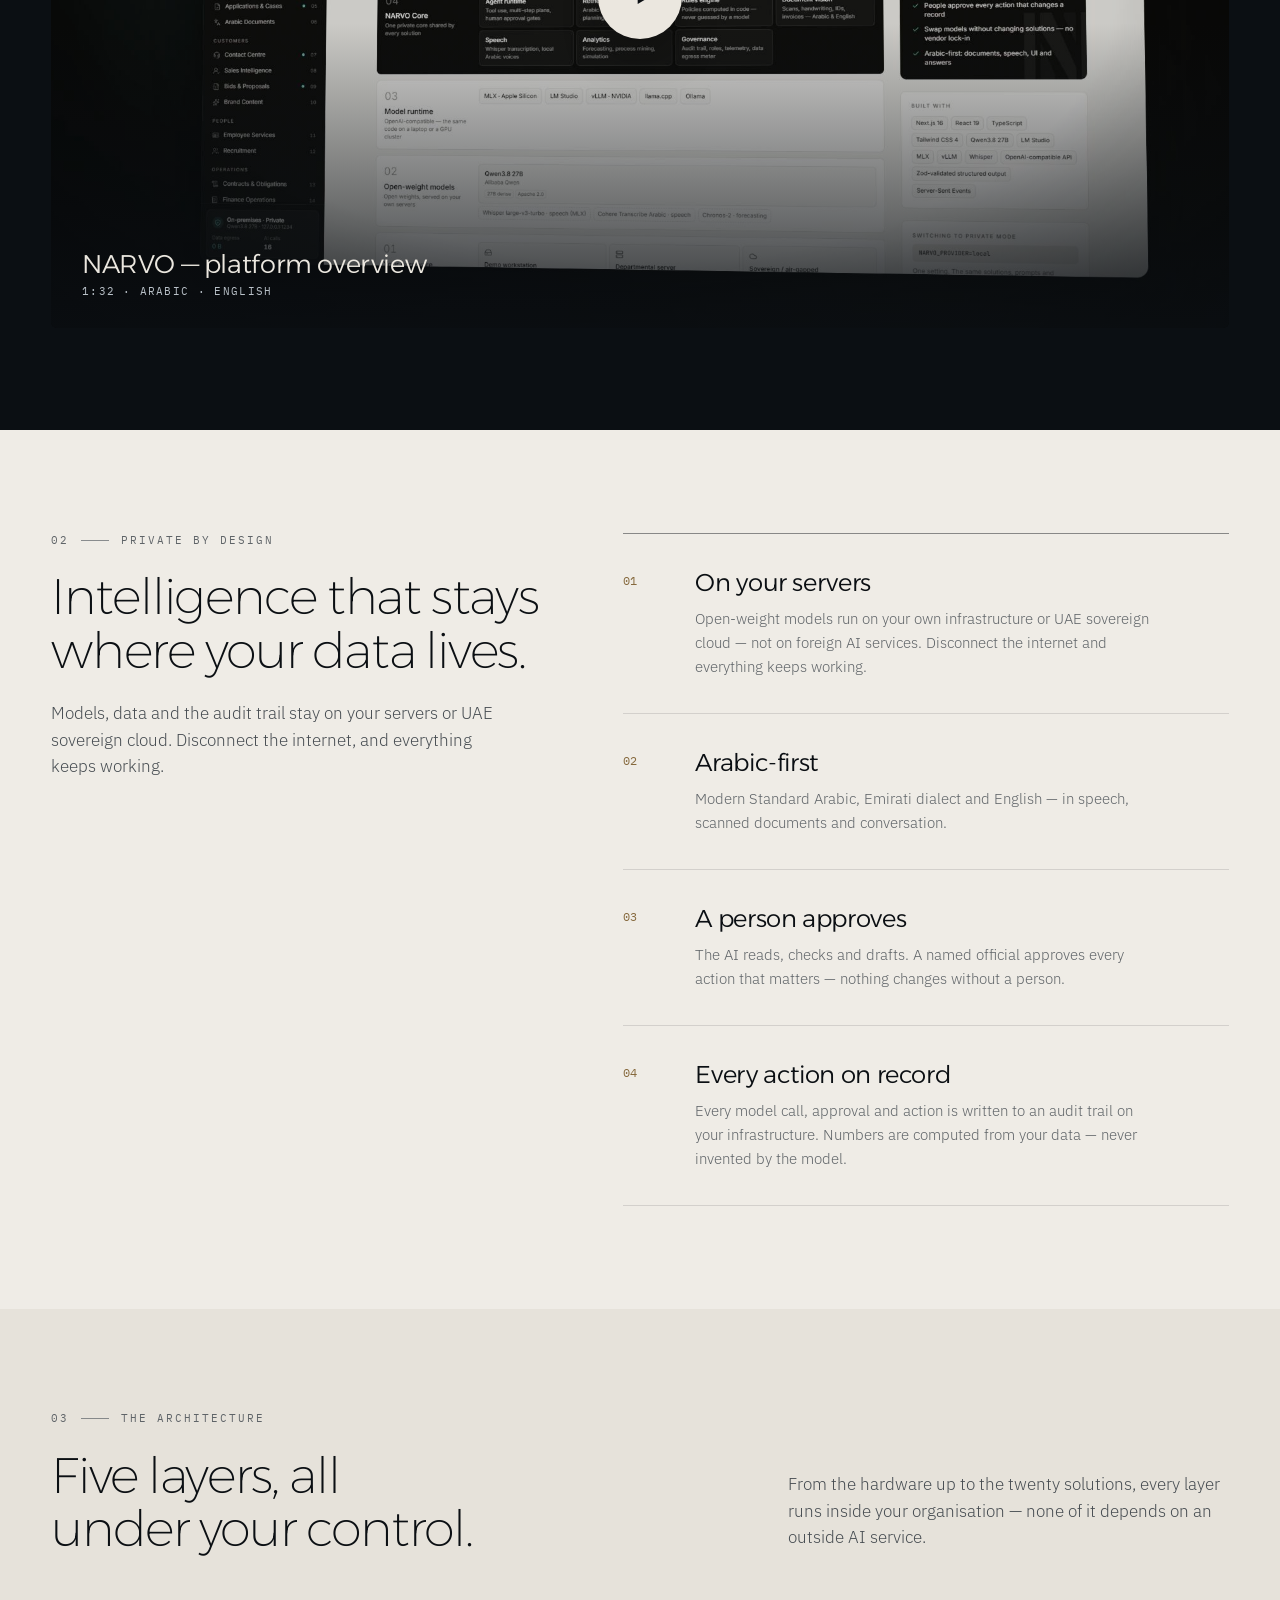
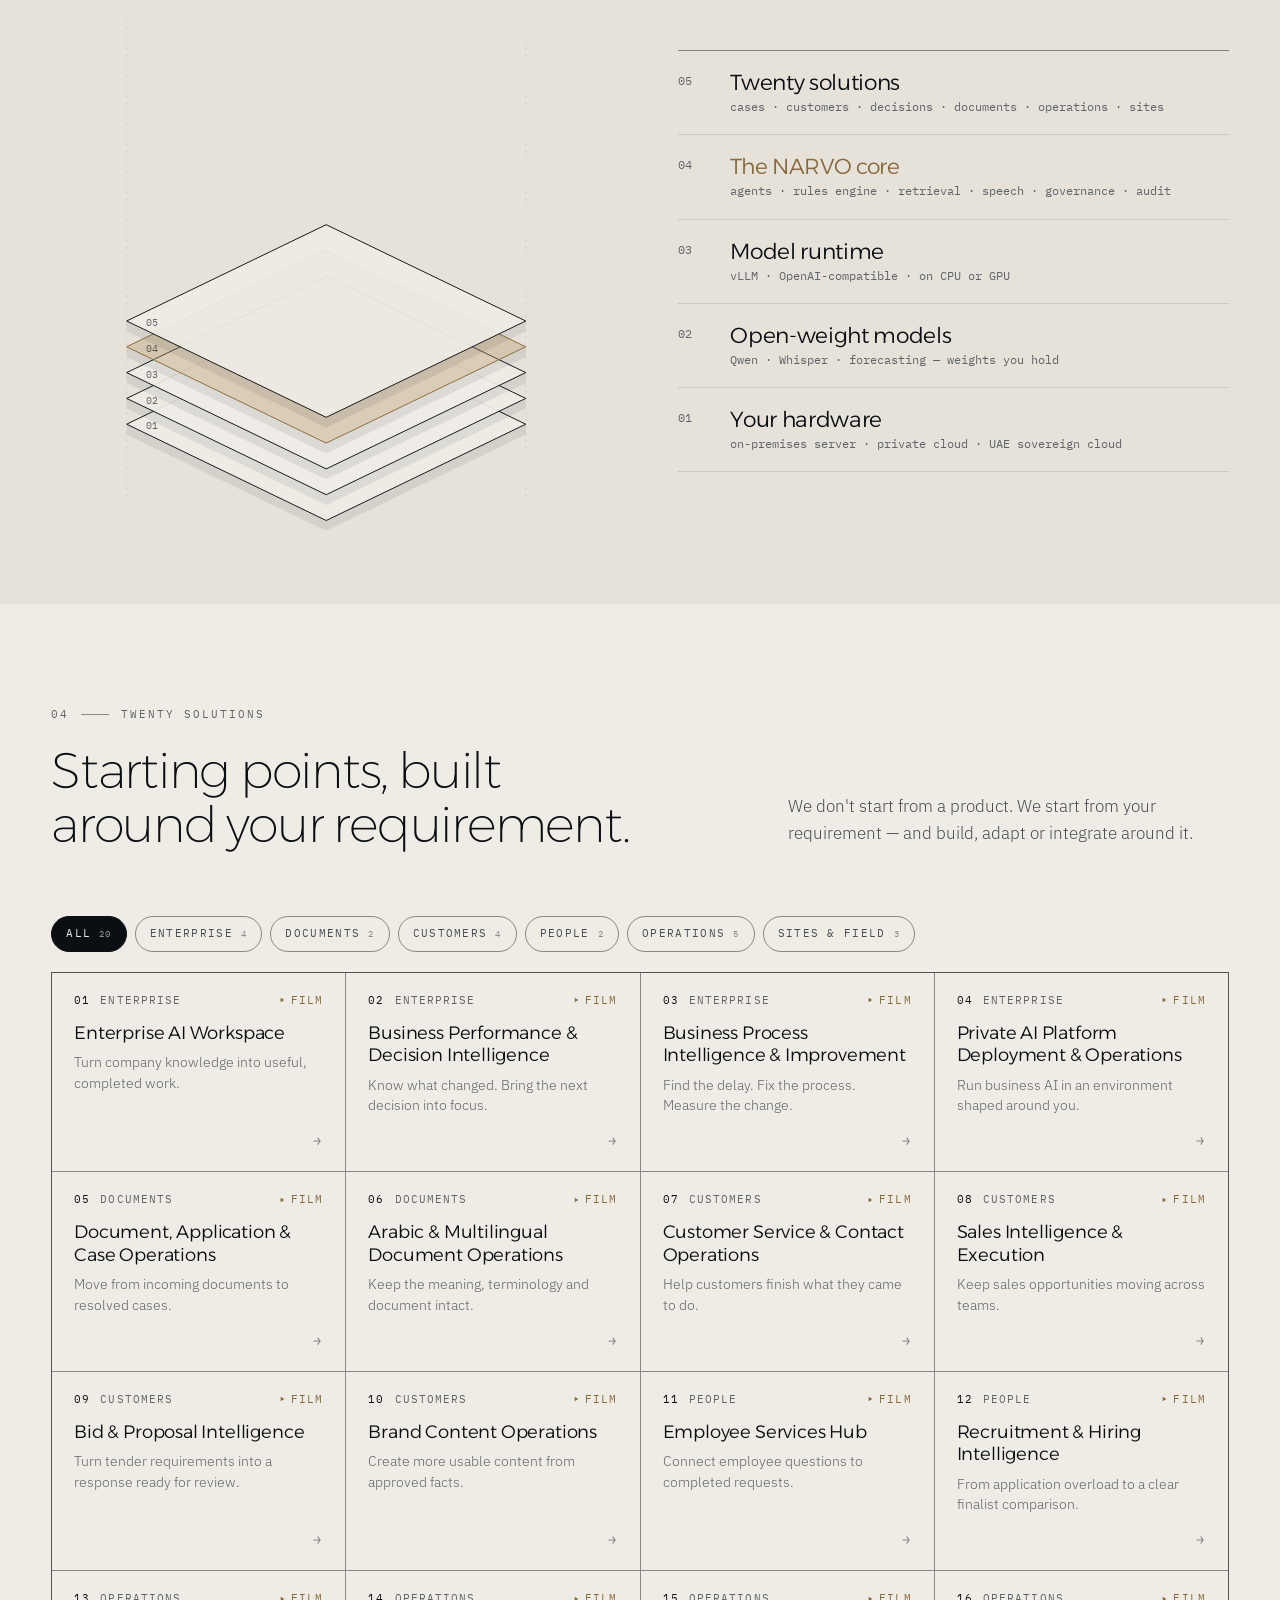
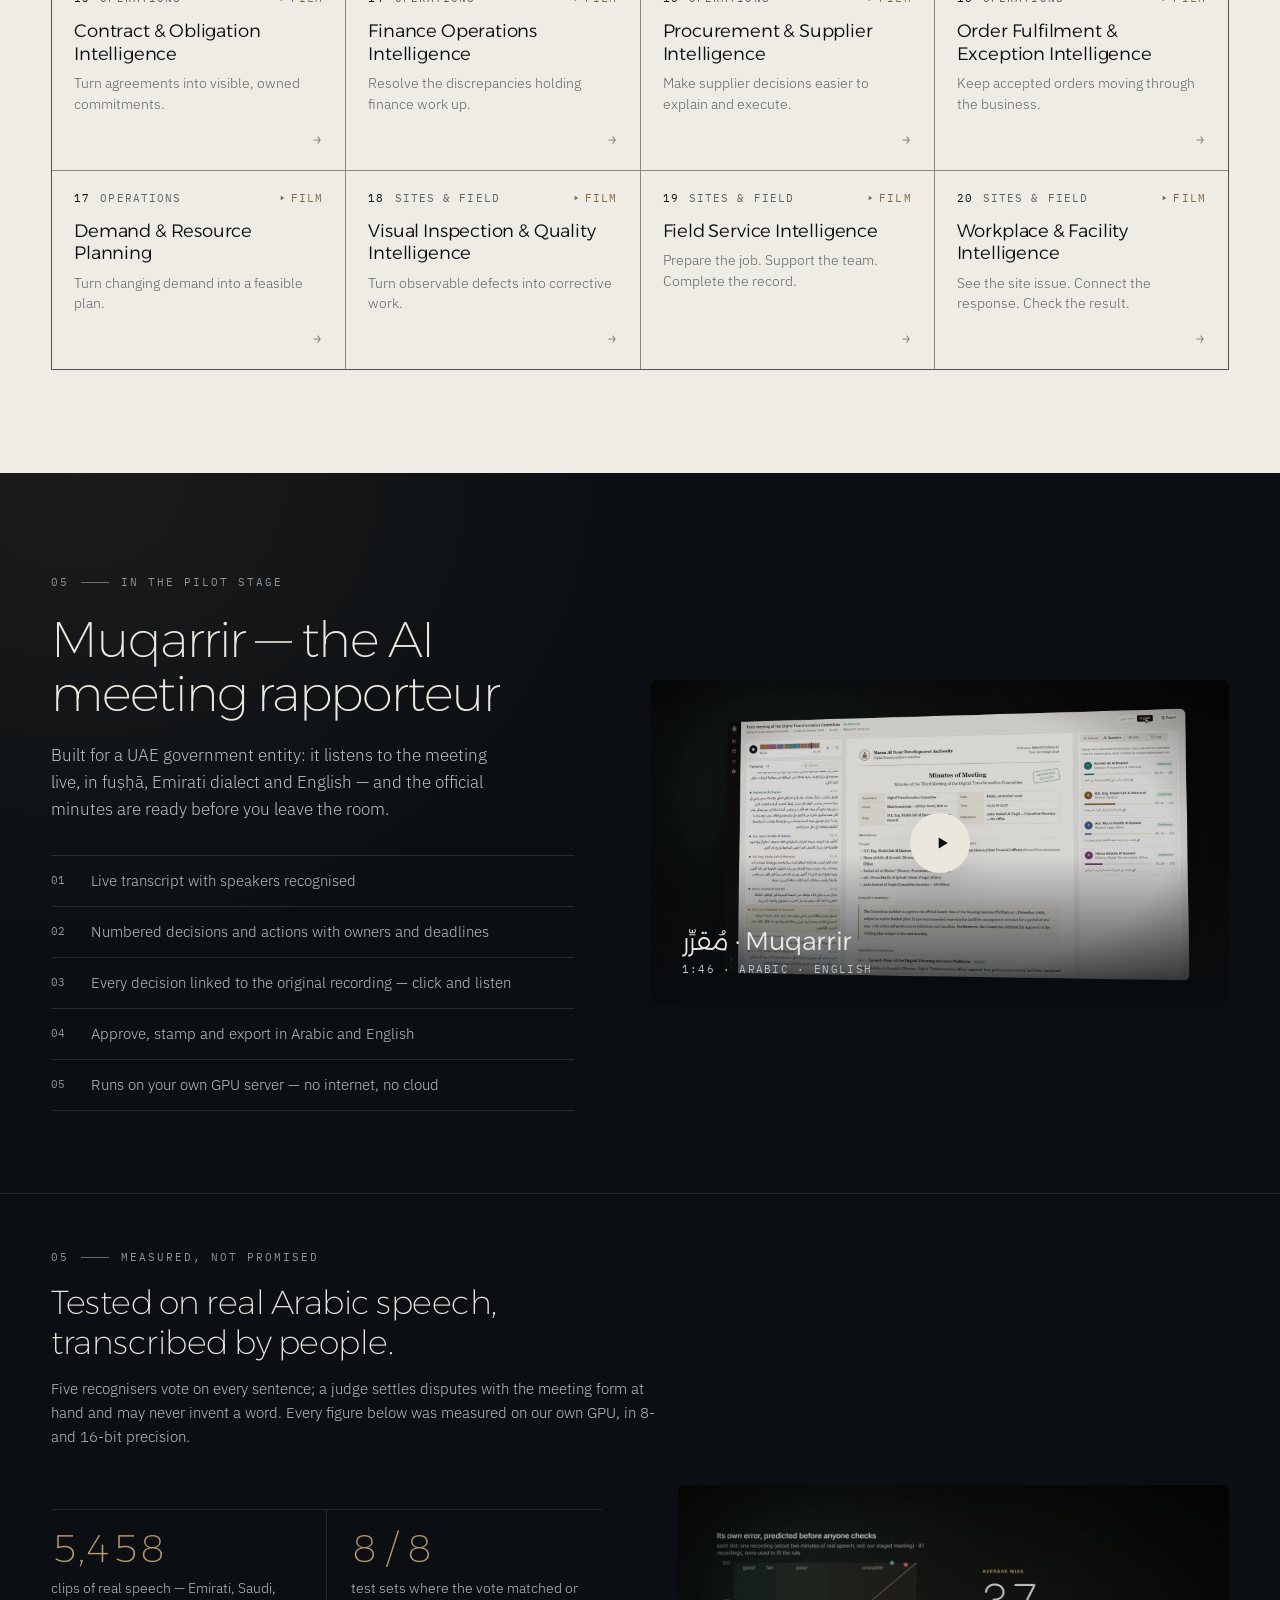
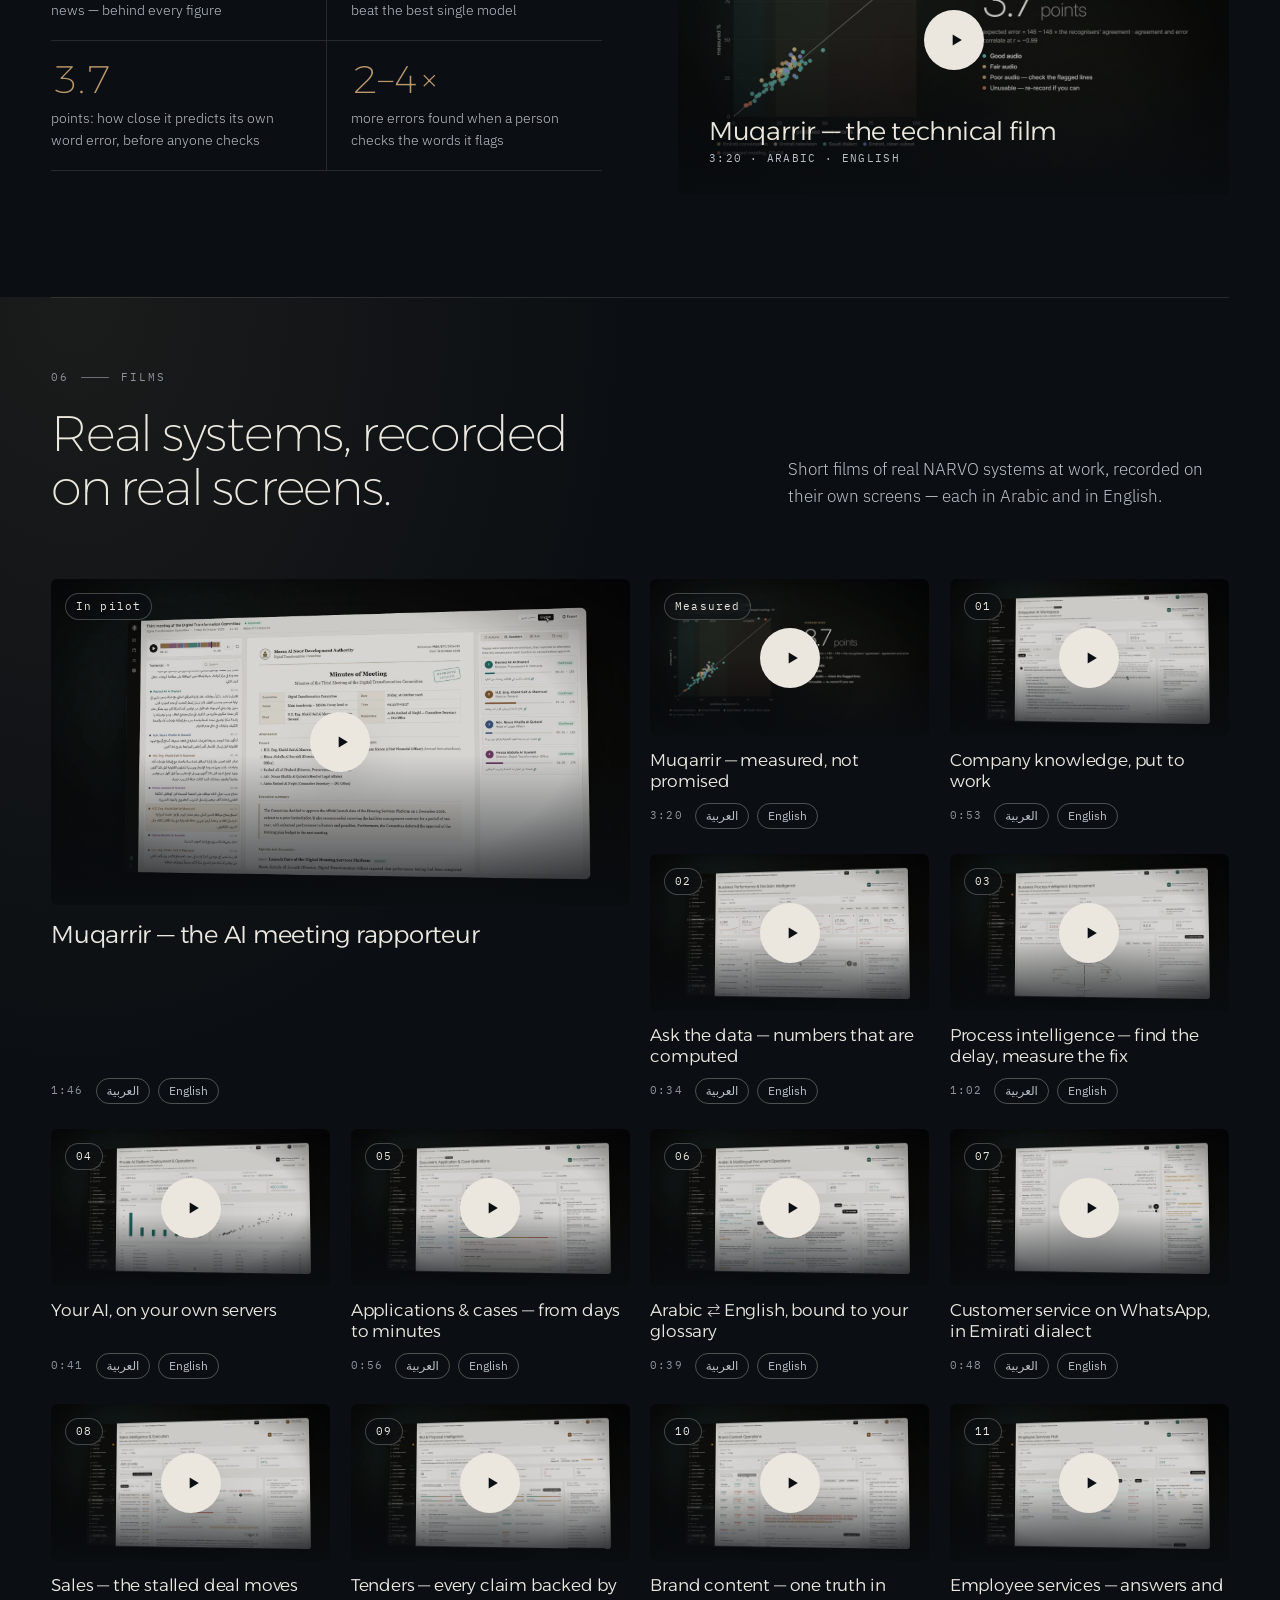
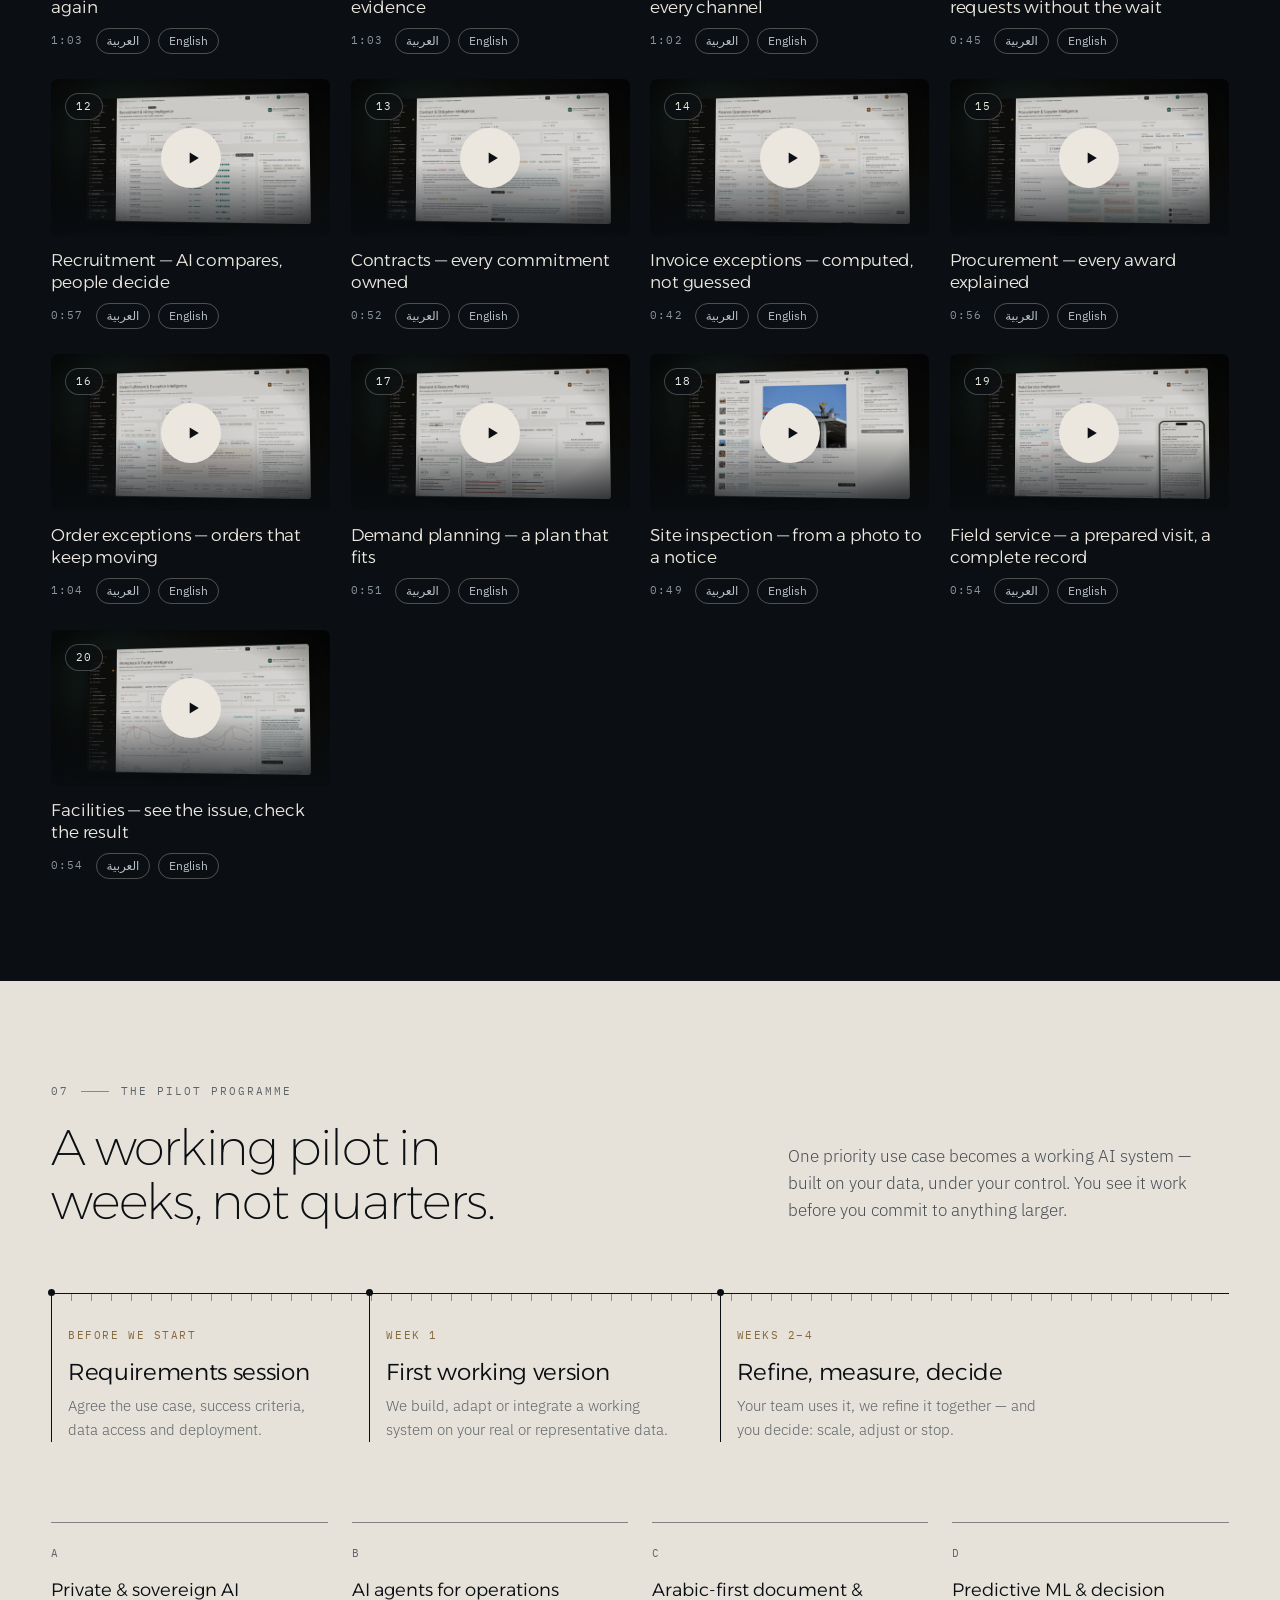
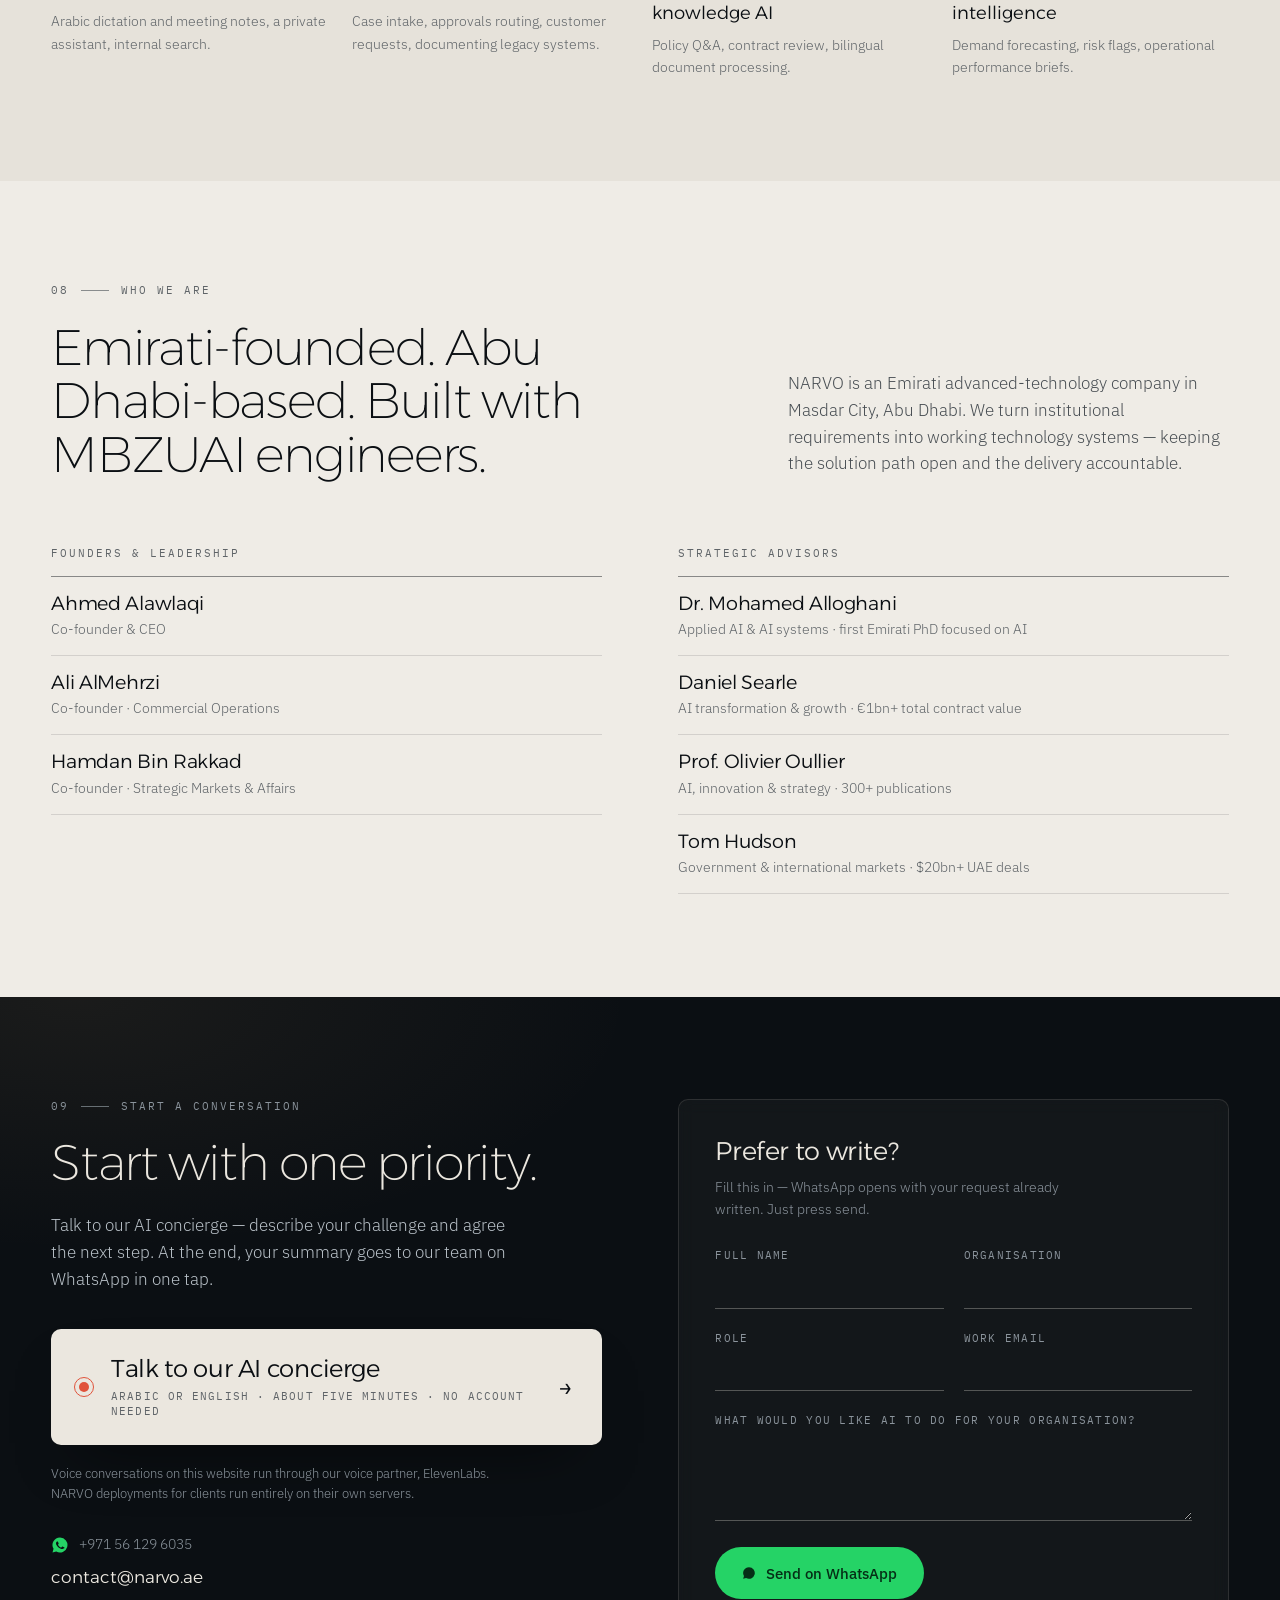
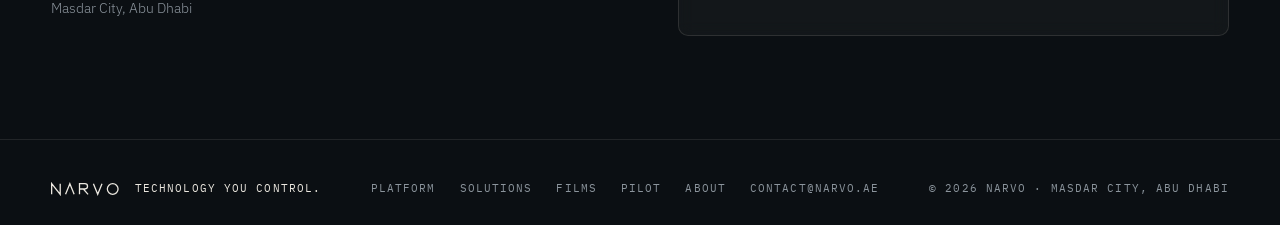
==== commit 62148f62: "Muqarrir: measured, not promised — the evaluation figures and the technical film A block under the M" ====
--- a/index.html
+++ b/index.html
@@ -180,6 +180,26 @@
       <span class="poster-meta"><b>مُقرِّر · Muqarrir</b><span><span class="dur" data-dur="muqarrir"></span><span class="sep">·</span><span data-i18n="film.langs">Arabic · English</span></span></span>
     </button>
   </div>
+  <div class="wrap mm">
+    <div class="mm-head">
+      <p class="label reveal"><i>05</i><span data-i18n="mm.kicker">Measured, not promised</span></p>
+      <h3 class="mm-t reveal" data-i18n="mm.title">Tested on real Arabic speech, transcribed by people.</h3>
+      <p class="mm-lede reveal" data-i18n="mm.lede">Five recognisers vote on every sentence; a judge settles disputes with the meeting form at hand and may never invent a word. Every figure below was measured on our own GPU, in 8- and 16-bit precision.</p>
+    </div>
+    <div class="mm-grid">
+      <ol class="mm-stats">
+        <li class="reveal"><b>5,458</b><span data-i18n="mm.s1">clips of real speech — Emirati, Saudi, news — behind every figure</span></li>
+        <li class="reveal"><b>8 / 8</b><span data-i18n="mm.s2">test sets where the vote matched or beat the best single model</span></li>
+        <li class="reveal"><b>3.7</b><span data-i18n="mm.s3">points: how close it predicts its own word error, before anyone checks</span></li>
+        <li class="reveal"><b>2–4×</b><span data-i18n="mm.s4">more errors found when a person checks the words it flags</span></li>
+      </ol>
+      <button class="poster poster-sm reveal play" type="button" data-video="muqarrir_tech">
+        <img src="media/muqarrir_tech-poster-en.jpg" data-poster="muqarrir_tech" alt="" loading="lazy" decoding="async">
+        <span class="play-big" aria-hidden="true"><svg viewBox="0 0 24 24"><path d="M8 5.5v13l11-6.5z"/></svg></span>
+        <span class="poster-meta"><b data-i18n="mm.film">Muqarrir — the technical film</b><span><span class="dur" data-dur="muqarrir_tech"></span><span class="sep">·</span><span data-i18n="film.langs">Arabic · English</span></span></span>
+      </button>
+    </div>
+  </div>
 </section>
 
 <!-- ============================== 06 films -->
--- a/assets/site.css
+++ b/assets/site.css
@@ -227,12 +227,30 @@
 .mq-list li { counter-increment: m; display: grid; grid-template-columns: 40px 1fr; padding: 13px 0; border-bottom: 1px solid var(--hair); color: var(--soft); font-size: 15px; }
 .mq-list li::before { content: counter(m, decimal-leading-zero); font: 400 11px/2 var(--f-mono); color: var(--mute); }
 /* two dark chapters in a row share one hairline instead of two empty paddings */
+/* measured, not promised: the evaluation behind Muqarrir */
+.mm { margin-top: calc(var(--pad) * .8); padding-top: calc(var(--pad) * .55); border-top: 1px solid var(--hair); }
+.mm-head { max-width: 62ch; }
+.mm-t { font: 200 clamp(24px, 2.6vw, 38px)/1.2 var(--f-disp); letter-spacing: -.015em; margin-top: 18px; text-wrap: balance; }
+html[lang="ar"] .mm-t { letter-spacing: 0; line-height: 1.45; font-weight: 300; }
+.mm-lede { color: var(--soft); margin-top: 14px; font-size: 15px; }
+.mm-grid { display: grid; grid-template-columns: minmax(0, 1fr) minmax(0, 1fr); gap: 40px 6vw; align-items: center; margin-top: 36px; }
+.mm-stats { display: grid; grid-template-columns: repeat(2, minmax(0, 1fr)); border-top: 1px solid var(--hair); }
+.mm-stats li { padding: 20px 0 18px; border-bottom: 1px solid var(--hair); display: grid; gap: 8px; align-content: start; }
+.mm-stats li:nth-child(odd) { padding-inline-end: 24px; }
+.mm-stats li:nth-child(even) { padding-inline-start: 24px; border-inline-start: 1px solid var(--hair); }
+.mm-stats b { font: 200 clamp(30px, 3vw, 44px)/1 var(--f-disp); color: var(--bronze); font-variant-numeric: tabular-nums; direction: ltr; unicode-bidi: isolate; justify-self: start; }
+.mm-stats span { color: var(--soft); font-size: 14px; }
+@media (max-width: 860px) { .mm-grid { grid-template-columns: minmax(0, 1fr); } }
+@media (max-width: 480px) { .mm-stats { grid-template-columns: minmax(0, 1fr); } .mm-stats li:nth-child(n) { padding-inline: 0; border-inline-start: 0; } }
 .mq + .films { padding-top: 0; }
 .mq + .films > .wrap::before { content: ""; display: block; height: 1px; background: var(--hair); margin-bottom: calc(var(--pad) * .7); }
 
 /* ------------------------------------------------------------------ films */
 .films-grid { display: grid; grid-template-columns: repeat(4, minmax(0, 1fr)); gap: clamp(18px, 2vw, 28px) clamp(16px, 1.6vw, 24px); }
 .fcard { display: grid; grid-template-rows: auto 1fr; }
+/* the pilot film leads the grid at twice the size, so twenty case films beside it fill every row */
+.fcard.feat { grid-column: span 2; grid-row: span 2; }
+.fcard.feat .fmeta b { font-size: clamp(22px, 1.9vw, 30px); }
 .fcard .poster-meta { display: none; }
 .fmeta { margin-top: 14px; display: grid; grid-template-rows: auto 1fr; gap: 10px; }
 .fmeta b { font: 300 clamp(17px, 1.3vw, 20px)/1.25 var(--f-disp); letter-spacing: -.01em; }
@@ -459,6 +477,8 @@
   .poster-meta { padding: 14px 16px; gap: 6px; }
   .poster-meta b { font-size: 17px; }
   .films-grid { grid-template-columns: repeat(2, minmax(0, 1fr)); gap: 24px 12px; }
+  .fcard.feat { grid-row: auto; }
+  .fcard.feat .fmeta b { font-size: 19px; }
   .films-grid .play-big { width: 44px; height: 44px; margin: -22px 0 0 -22px; }
   .films-grid .play-big svg { width: 16px; height: 16px; margin-inline-start: 2px; }
   .films-grid .poster .chip { inset: 8px auto auto 8px; padding: 5px 7px; font-size: 10px; }
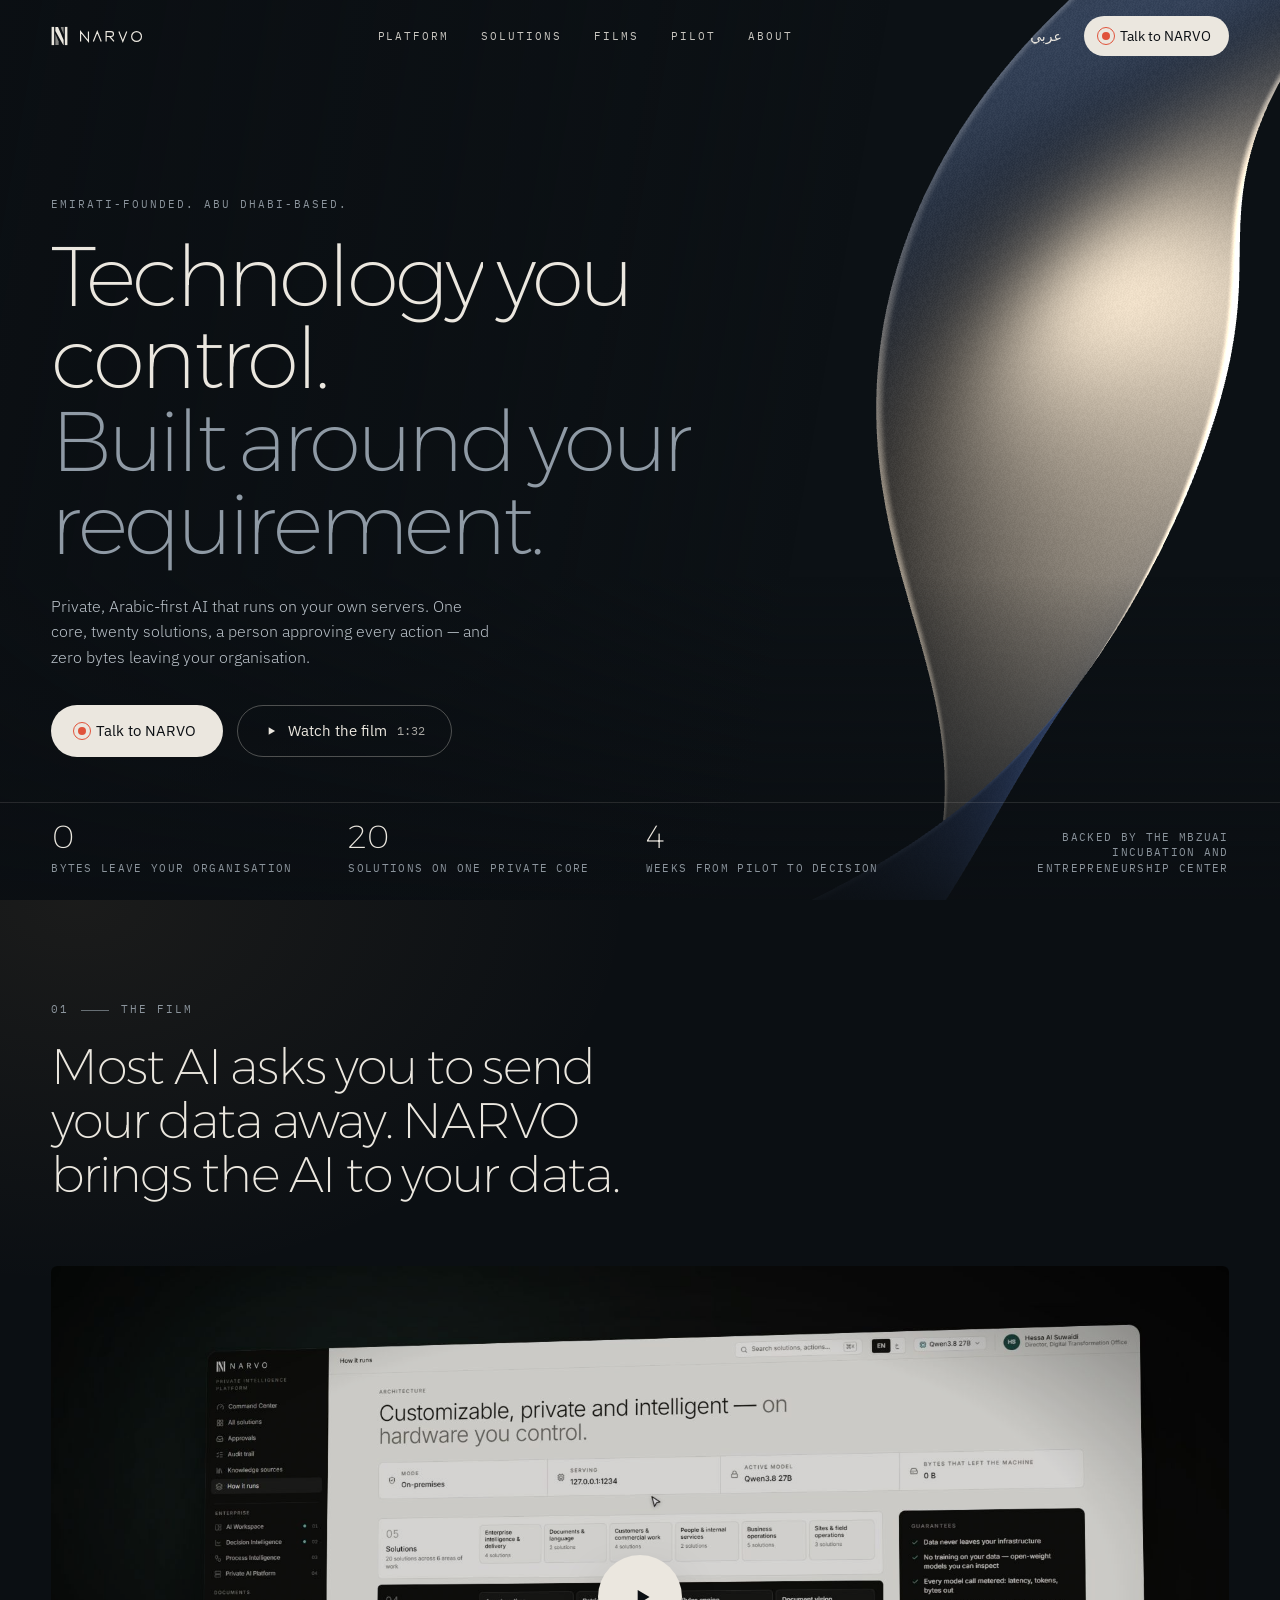
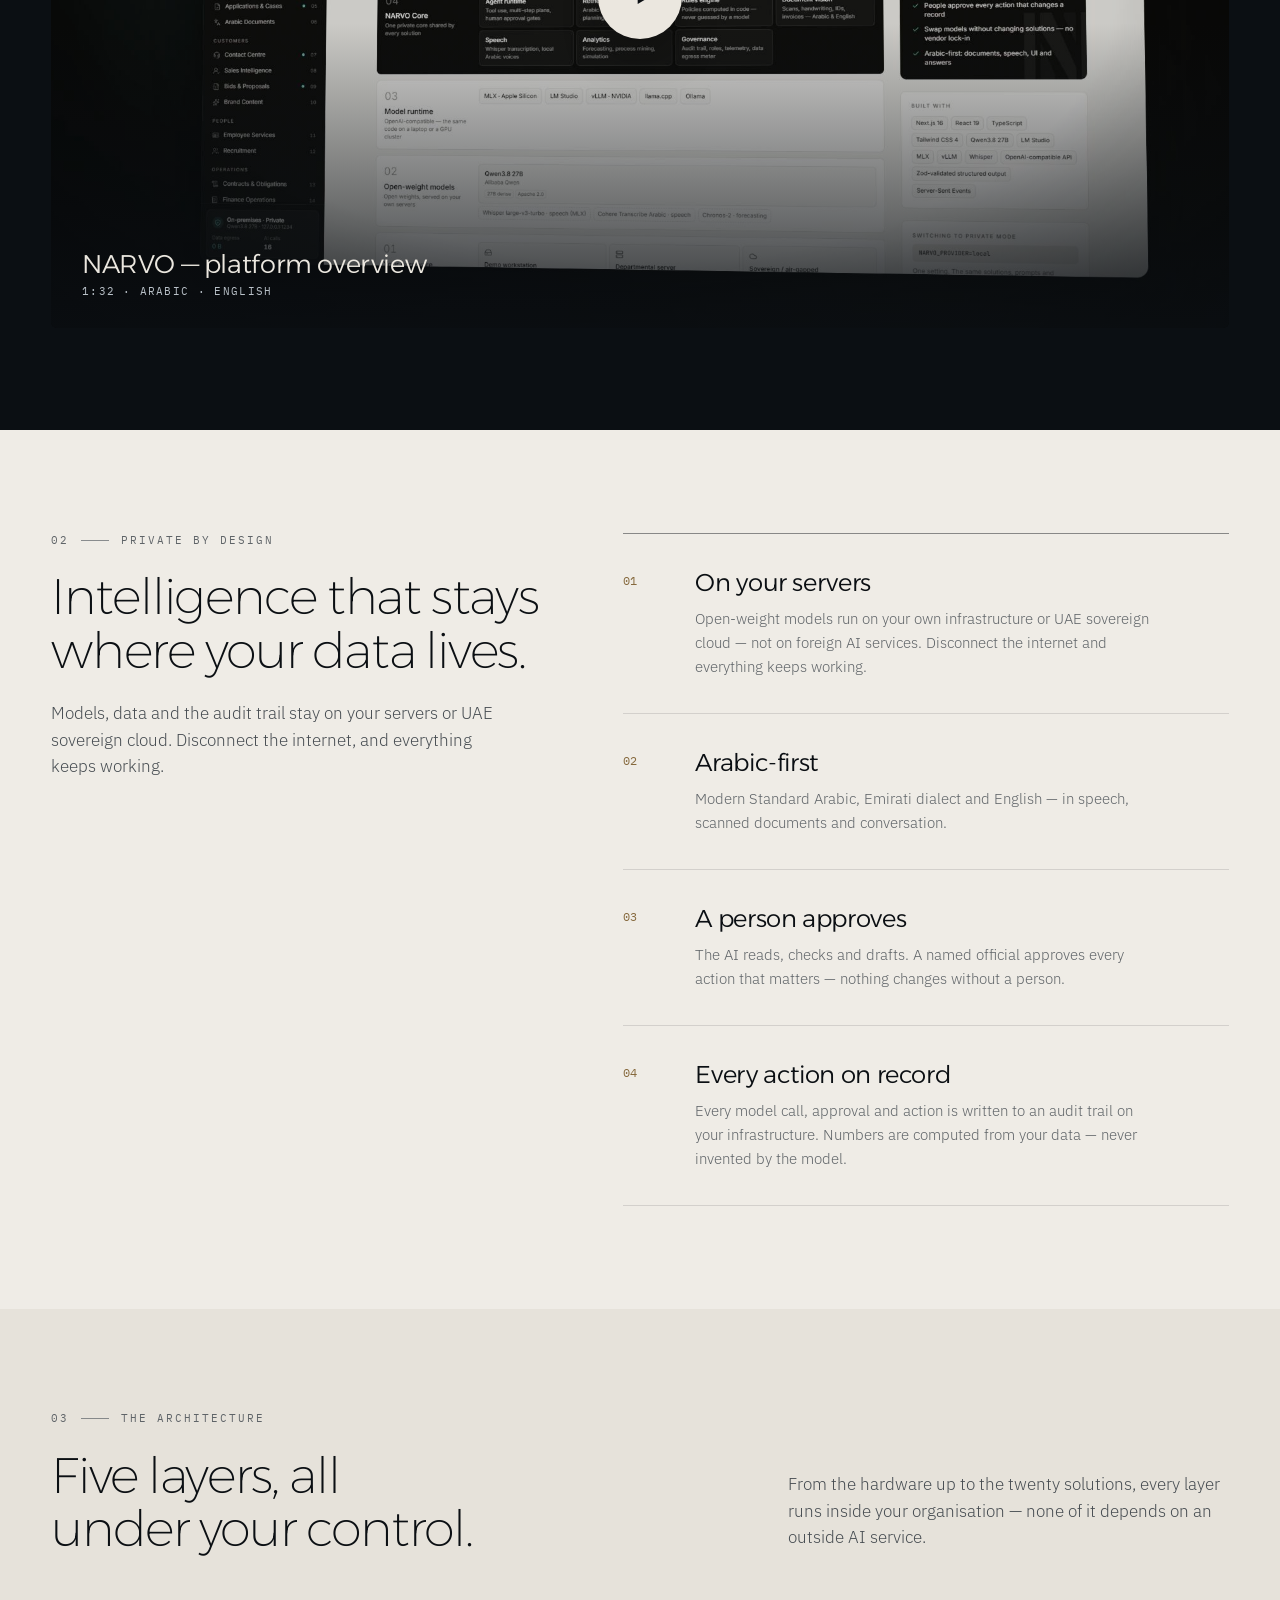
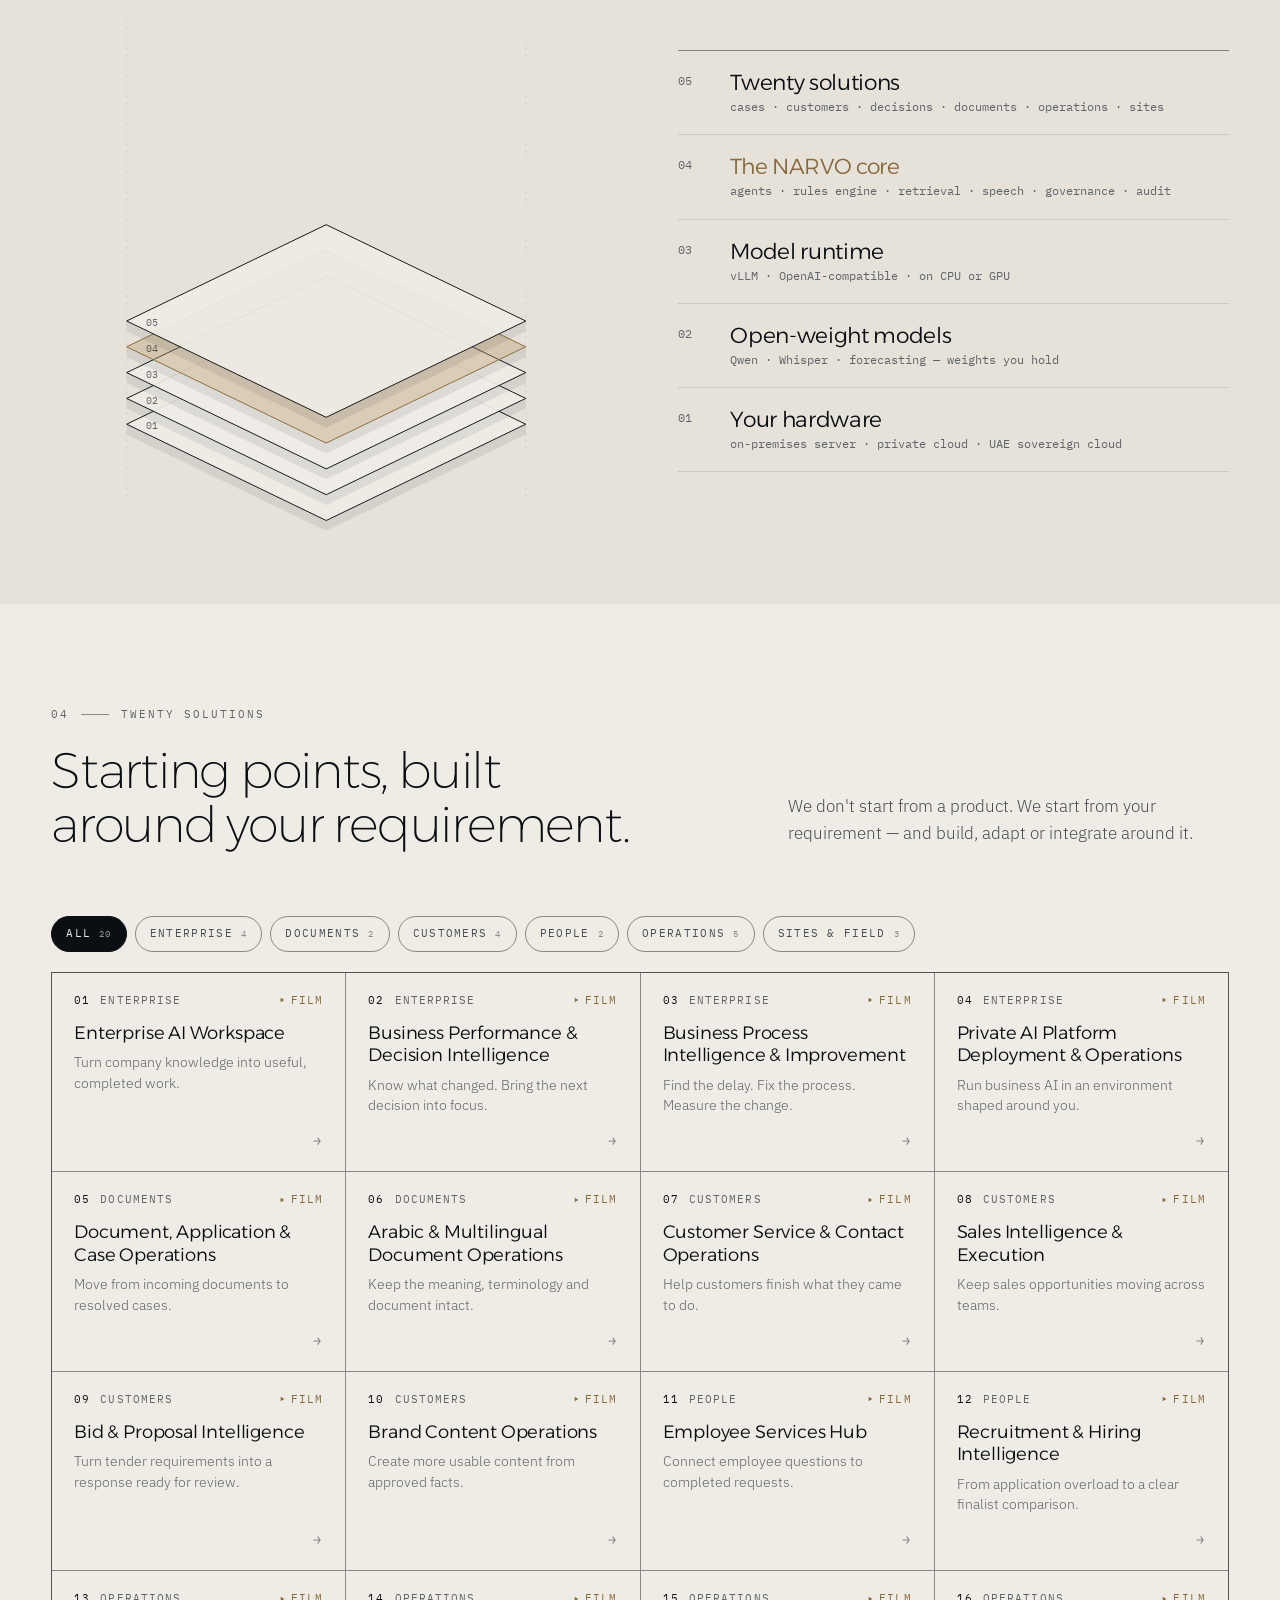
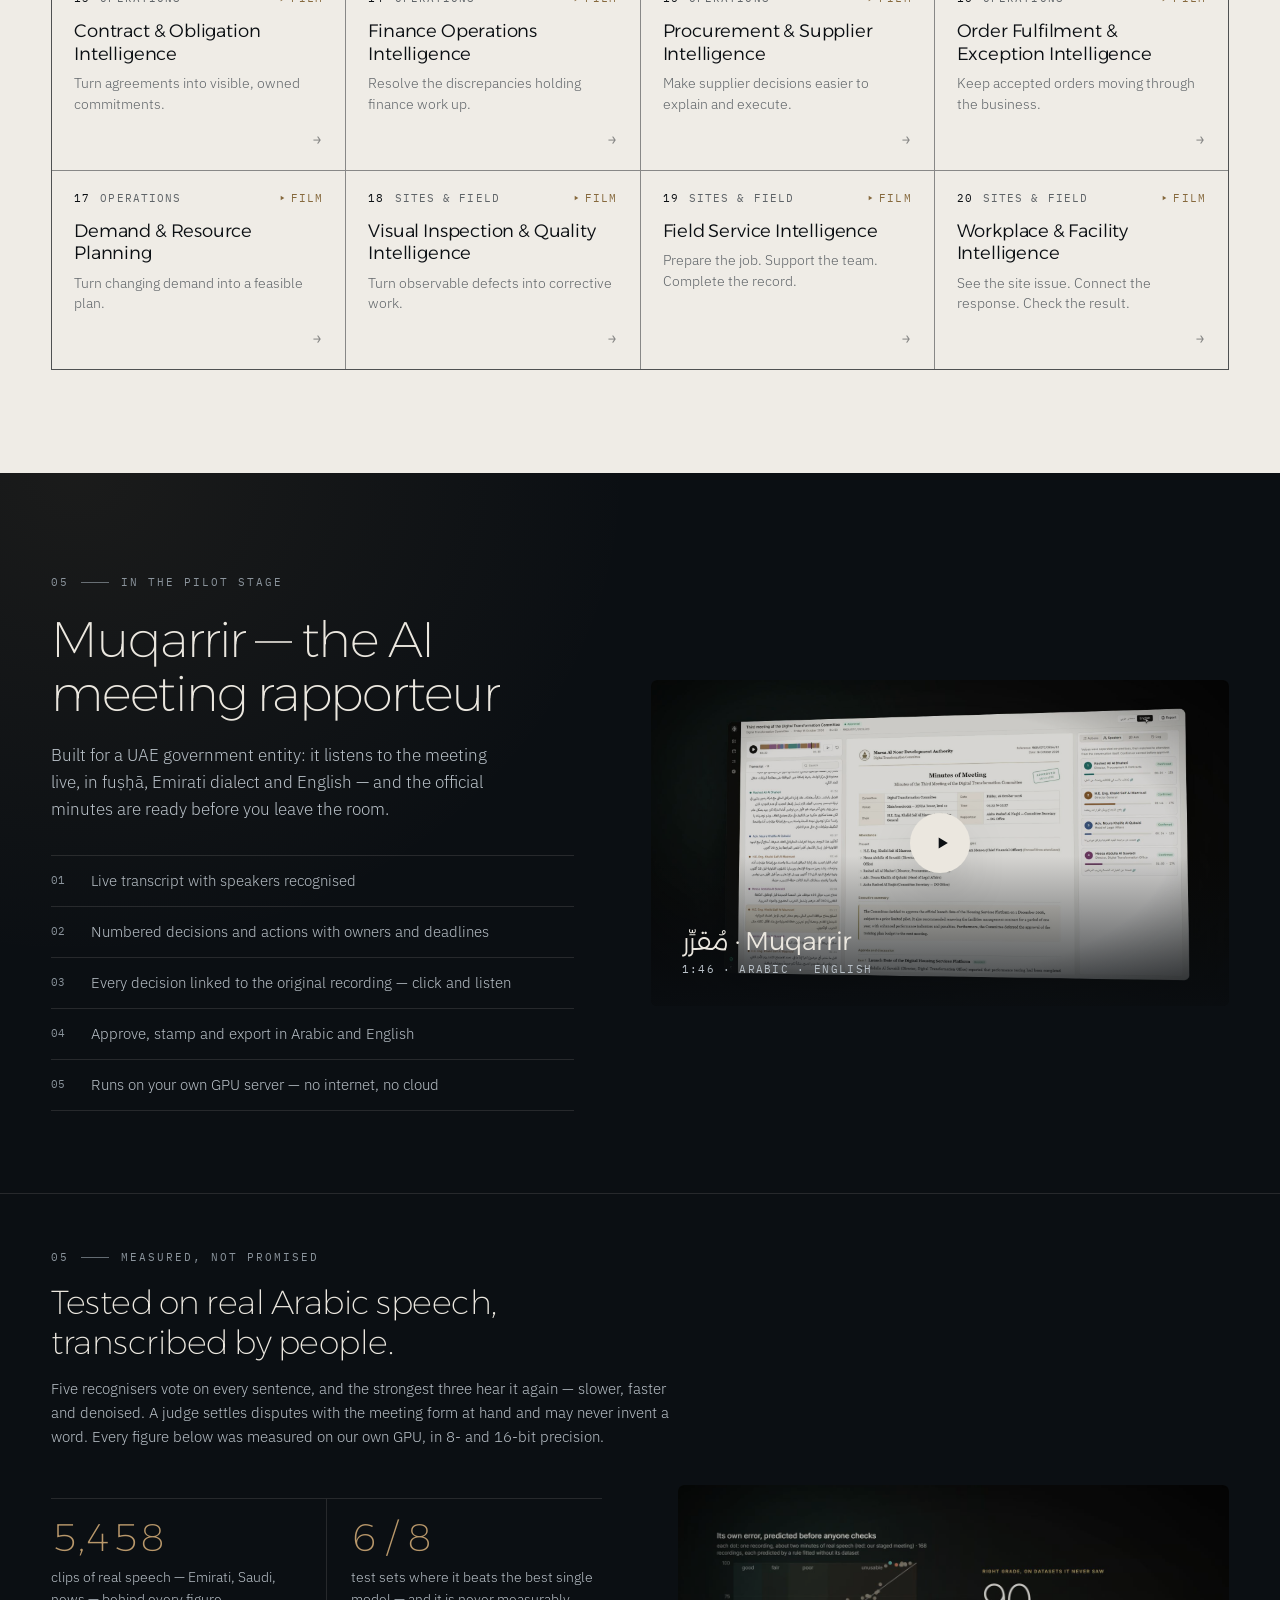
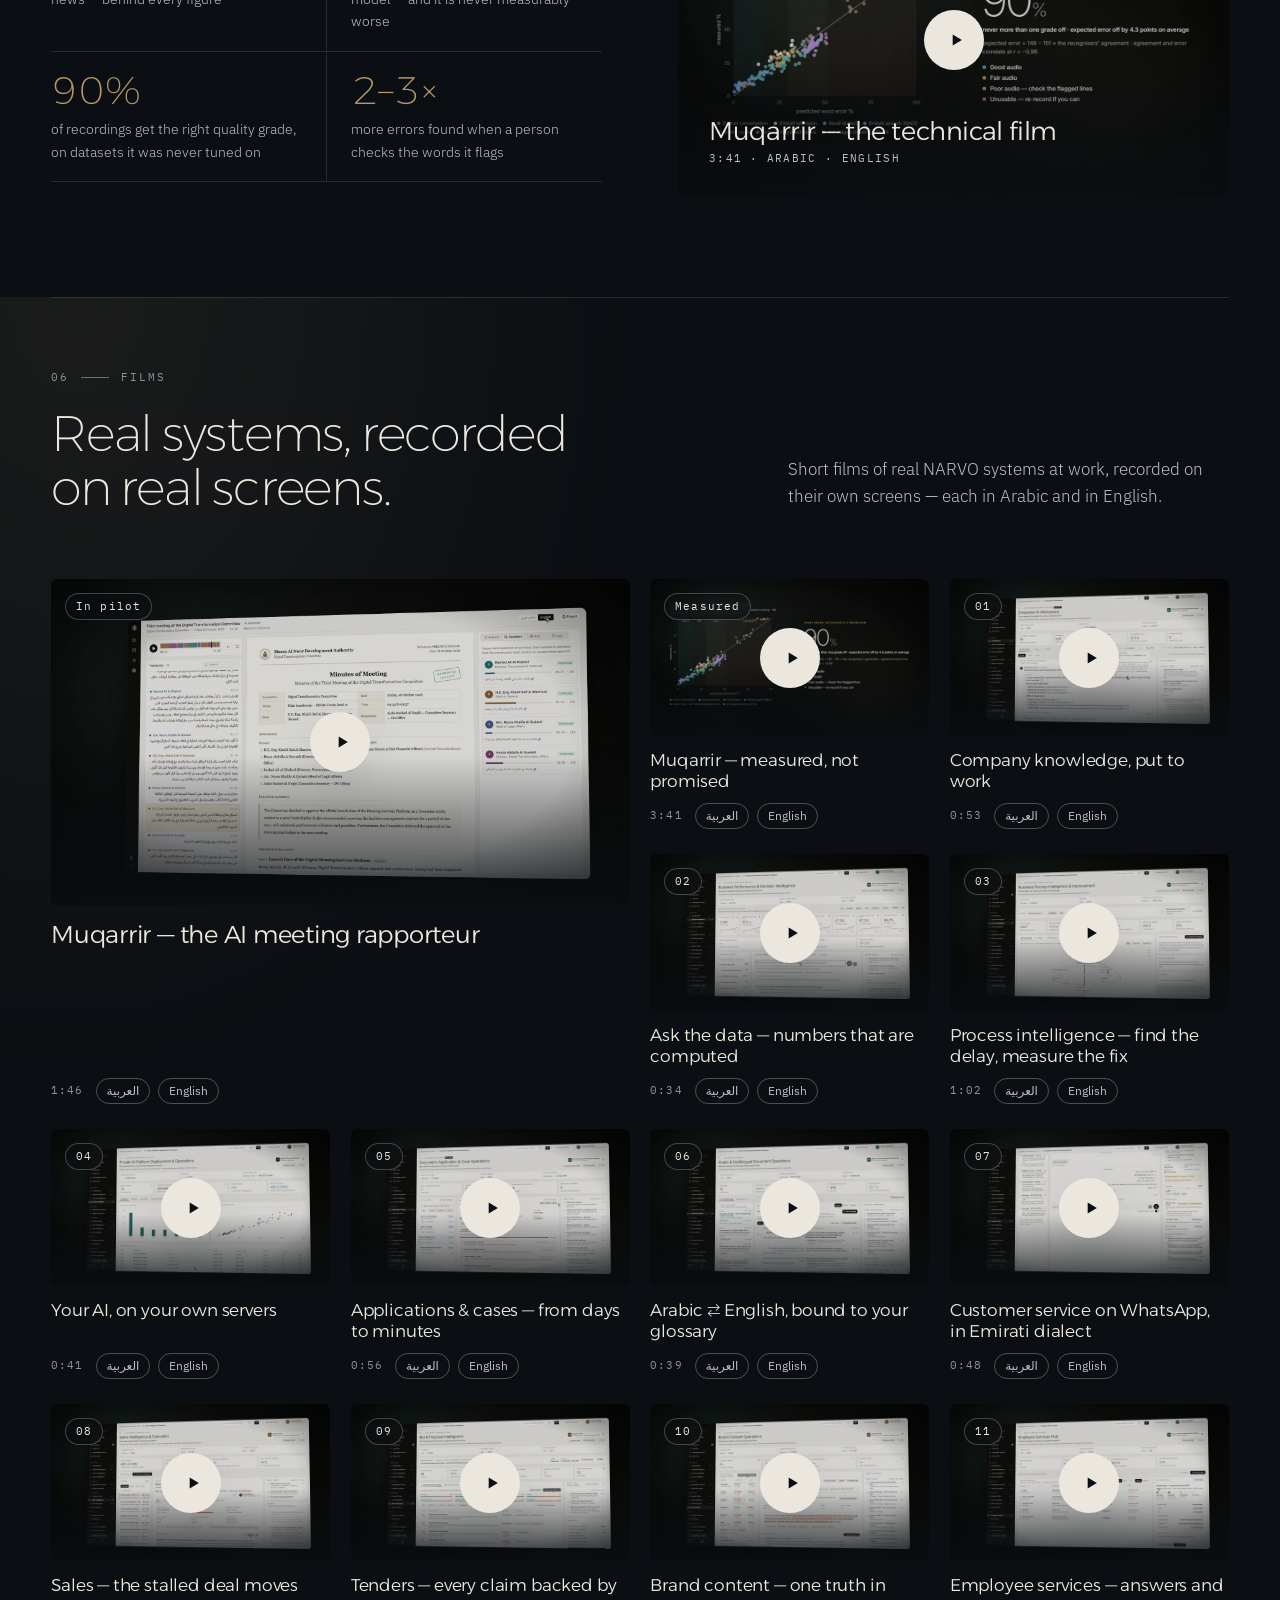
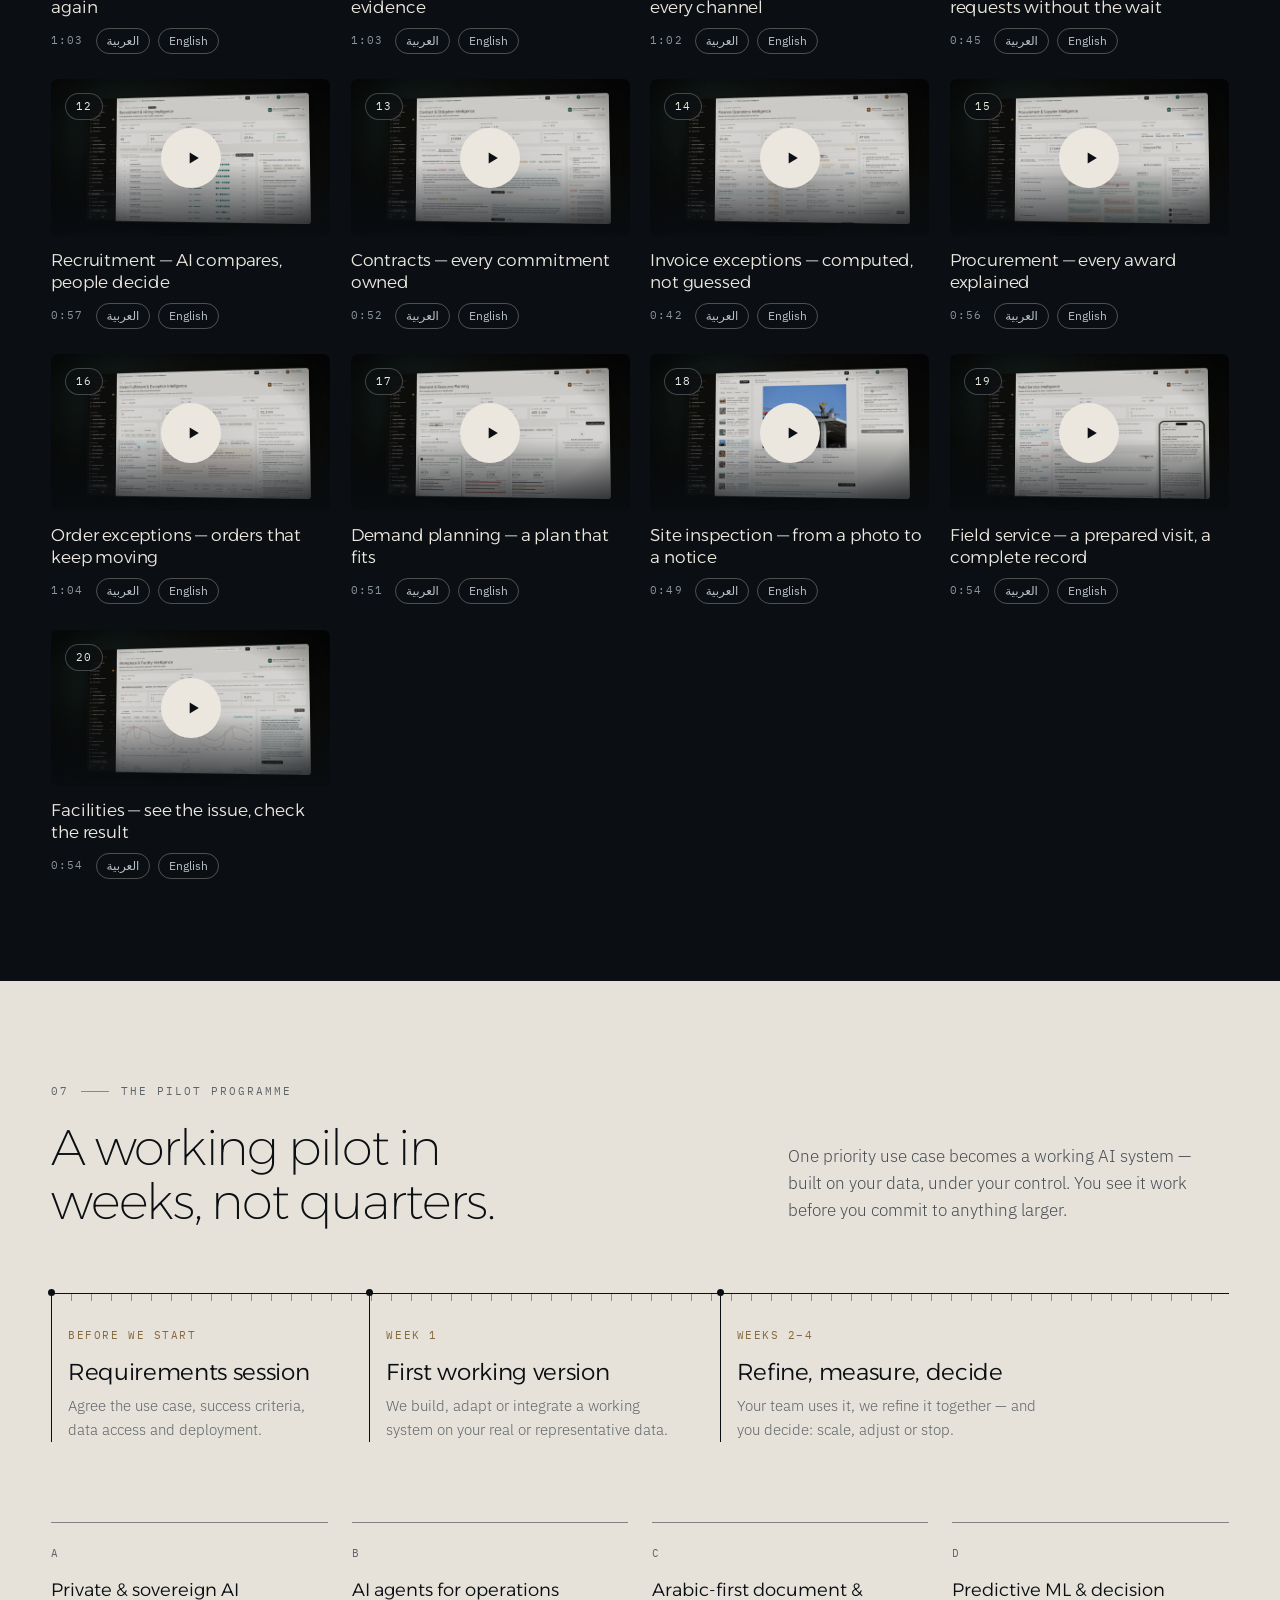
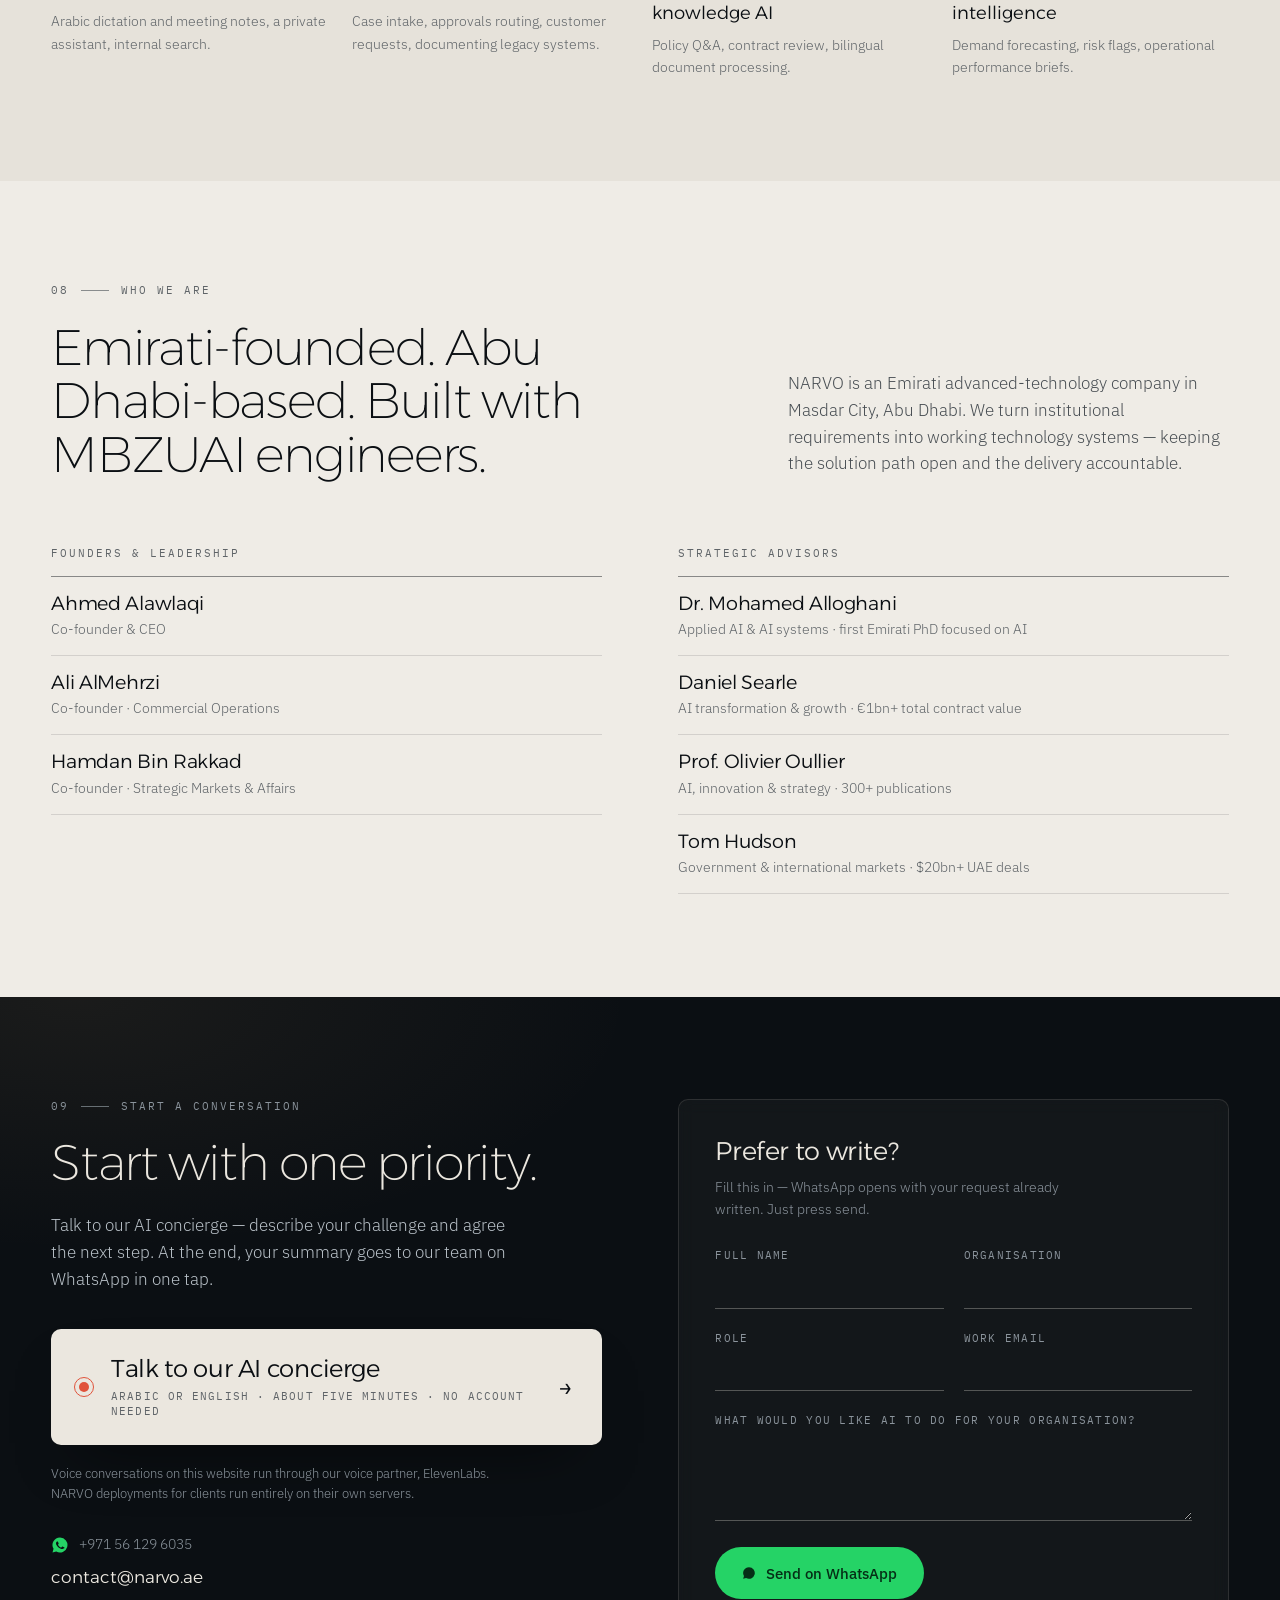
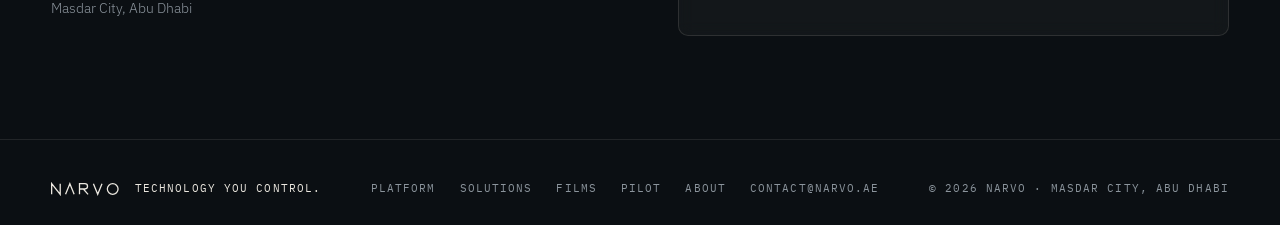
==== commit c6db0a82: "Muqarrir: the technical film v2 and the figures of the final system Several listens (TTA) beat the b" ====
--- a/index.html
+++ b/index.html
@@ -184,14 +184,14 @@
     <div class="mm-head">
       <p class="label reveal"><i>05</i><span data-i18n="mm.kicker">Measured, not promised</span></p>
       <h3 class="mm-t reveal" data-i18n="mm.title">Tested on real Arabic speech, transcribed by people.</h3>
-      <p class="mm-lede reveal" data-i18n="mm.lede">Five recognisers vote on every sentence; a judge settles disputes with the meeting form at hand and may never invent a word. Every figure below was measured on our own GPU, in 8- and 16-bit precision.</p>
+      <p class="mm-lede reveal" data-i18n="mm.lede">Five recognisers vote on every sentence, and the strongest three hear it again — slower, faster and denoised. A judge settles disputes with the meeting form at hand and may never invent a word. Every figure below was measured on our own GPU, in 8- and 16-bit precision.</p>
     </div>
     <div class="mm-grid">
       <ol class="mm-stats">
         <li class="reveal"><b>5,458</b><span data-i18n="mm.s1">clips of real speech — Emirati, Saudi, news — behind every figure</span></li>
-        <li class="reveal"><b>8 / 8</b><span data-i18n="mm.s2">test sets where the vote matched or beat the best single model</span></li>
-        <li class="reveal"><b>3.7</b><span data-i18n="mm.s3">points: how close it predicts its own word error, before anyone checks</span></li>
-        <li class="reveal"><b>2–4×</b><span data-i18n="mm.s4">more errors found when a person checks the words it flags</span></li>
+        <li class="reveal"><b>6 / 8</b><span data-i18n="mm.s2">test sets where it beats the best single model — and it is never measurably worse</span></li>
+        <li class="reveal"><b>90%</b><span data-i18n="mm.s3">of recordings get the right quality grade, on datasets it was never tuned on</span></li>
+        <li class="reveal"><b>2–3×</b><span data-i18n="mm.s4">more errors found when a person checks the words it flags</span></li>
       </ol>
       <button class="poster poster-sm reveal play" type="button" data-video="muqarrir_tech">
         <img src="media/muqarrir_tech-poster-en.jpg" data-poster="muqarrir_tech" alt="" loading="lazy" decoding="async">
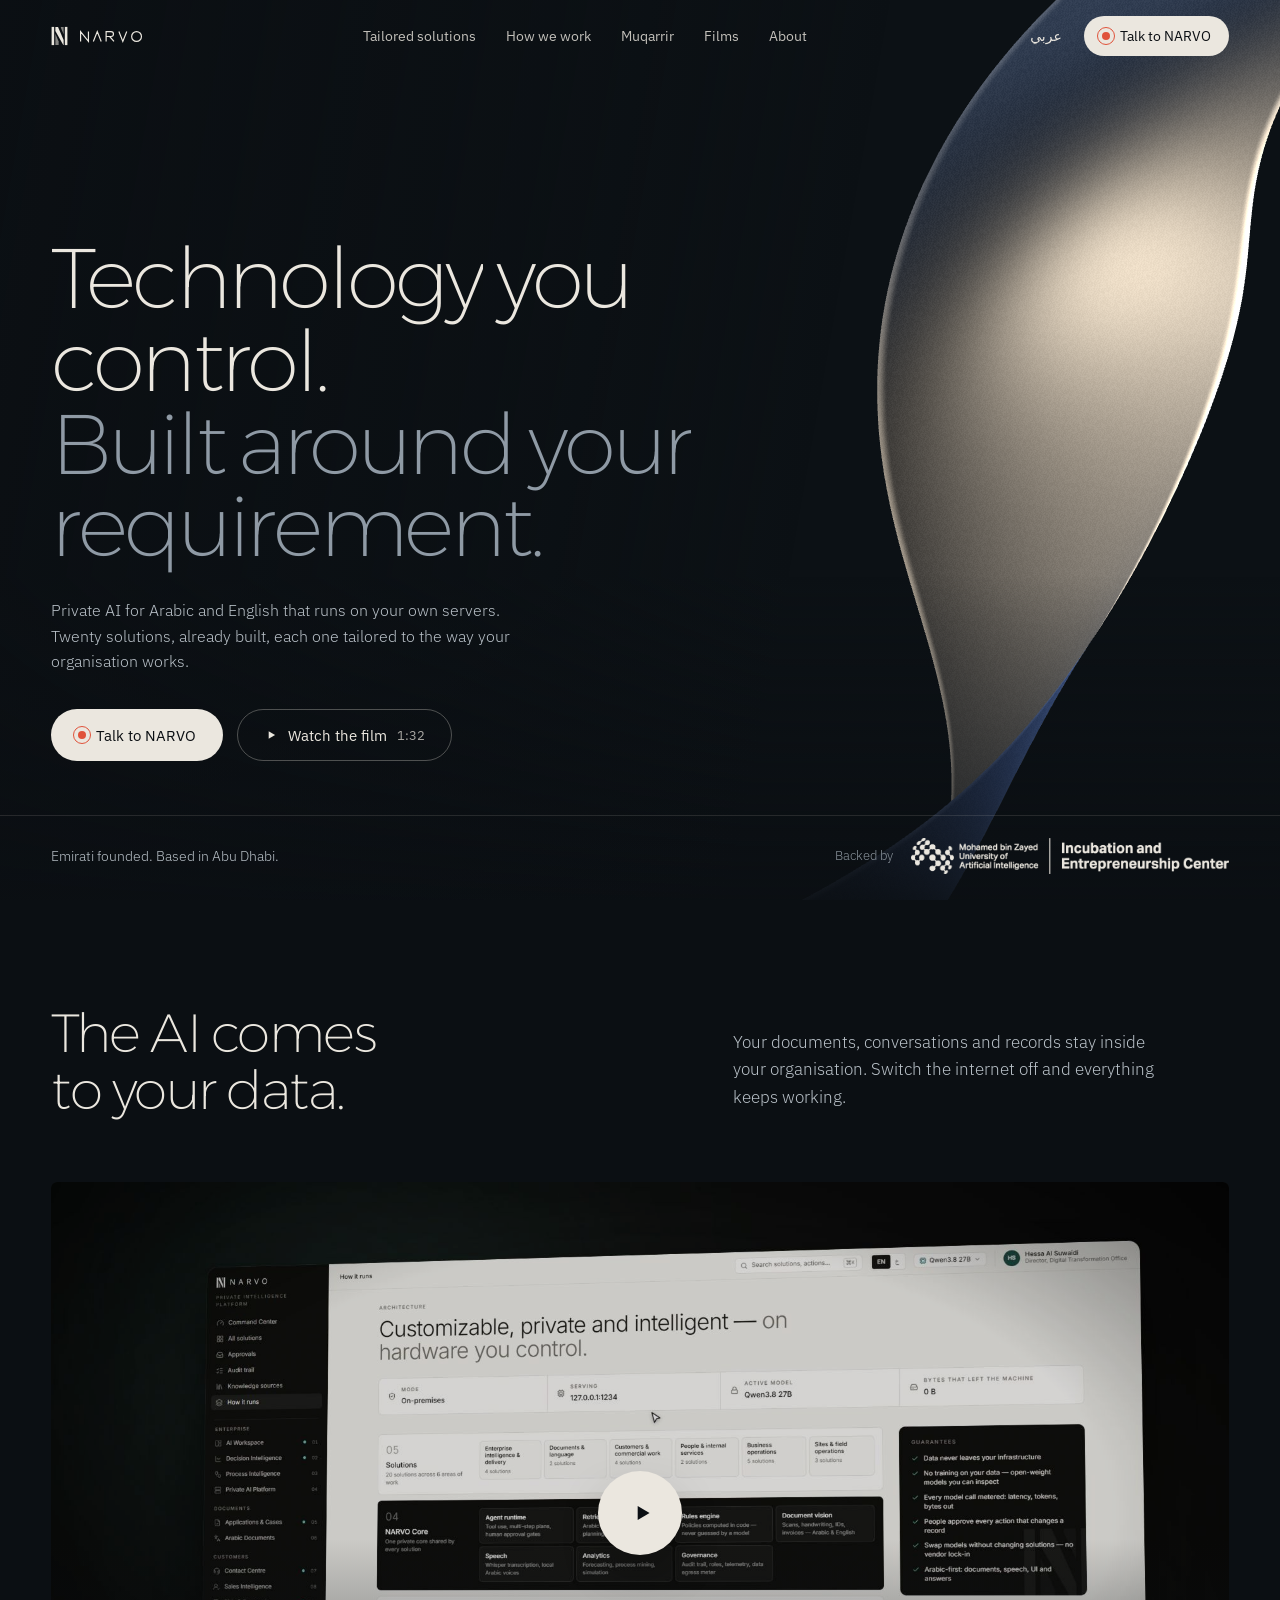
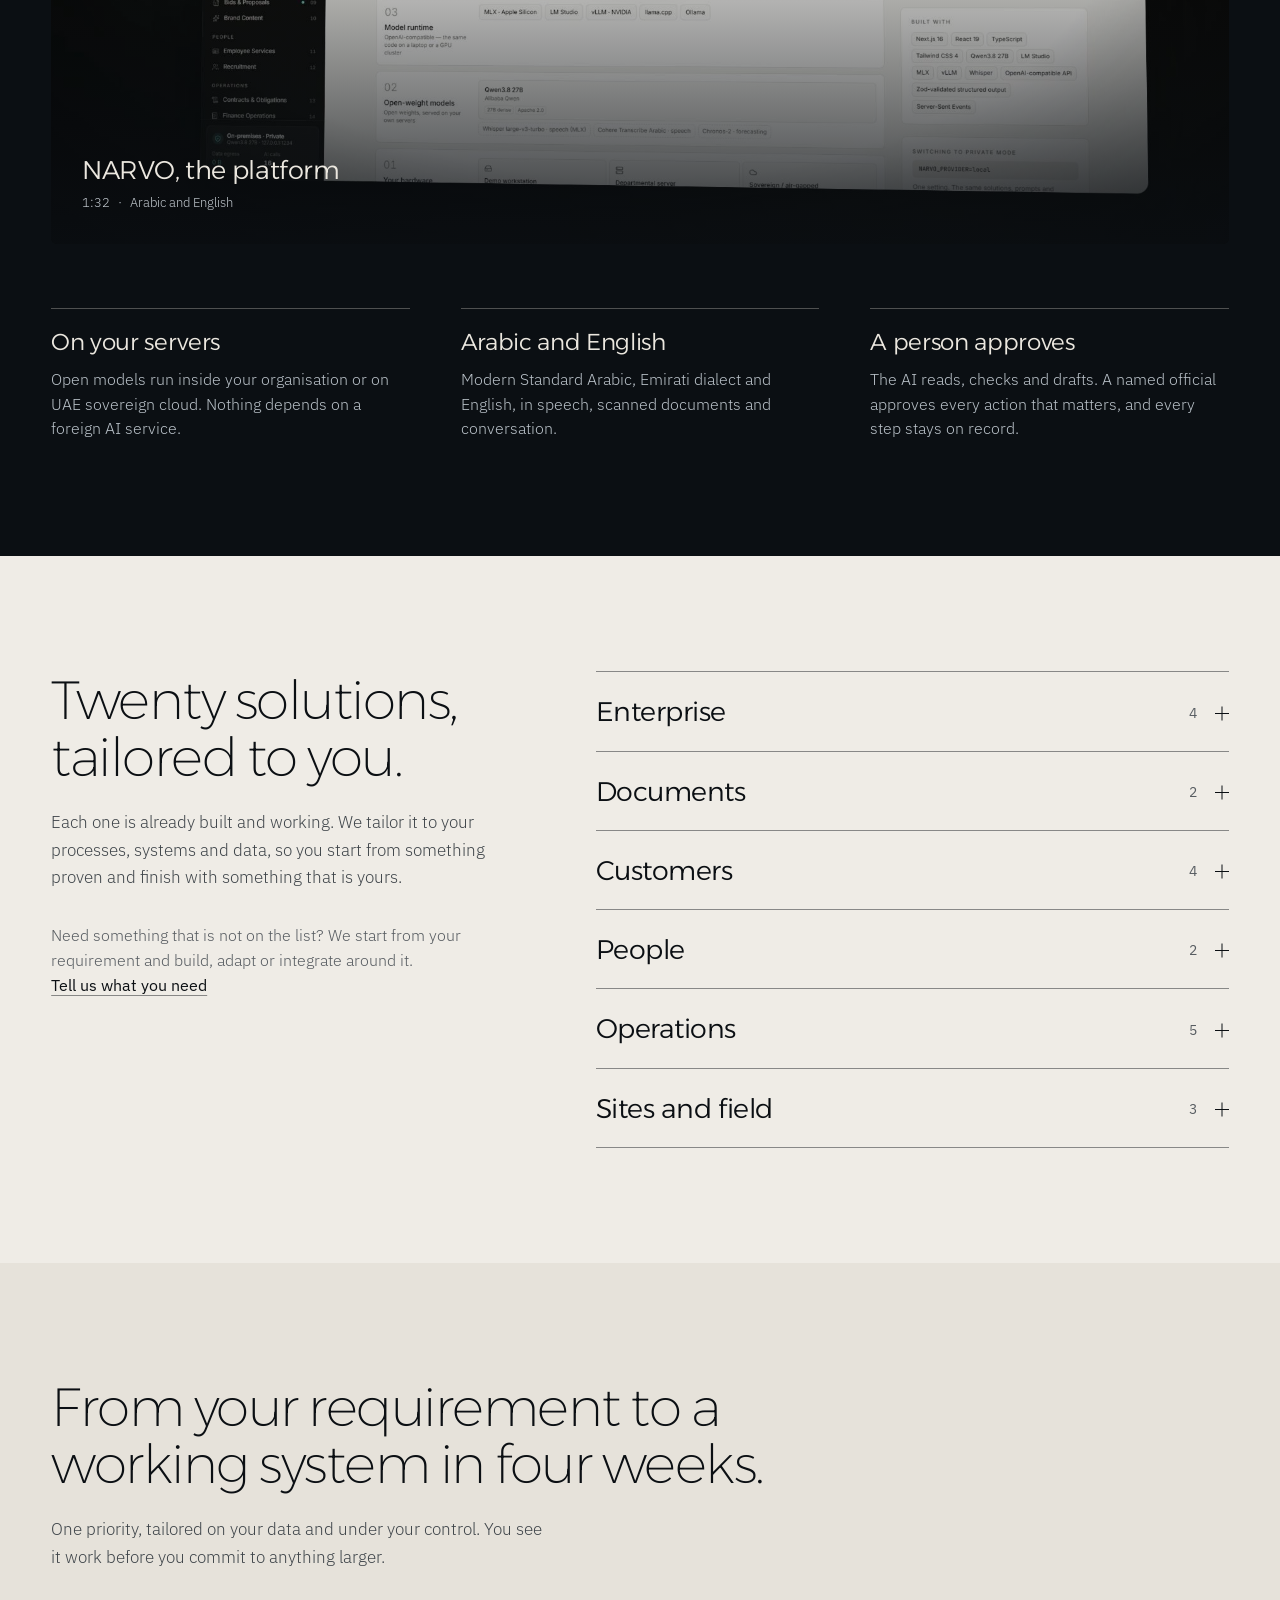
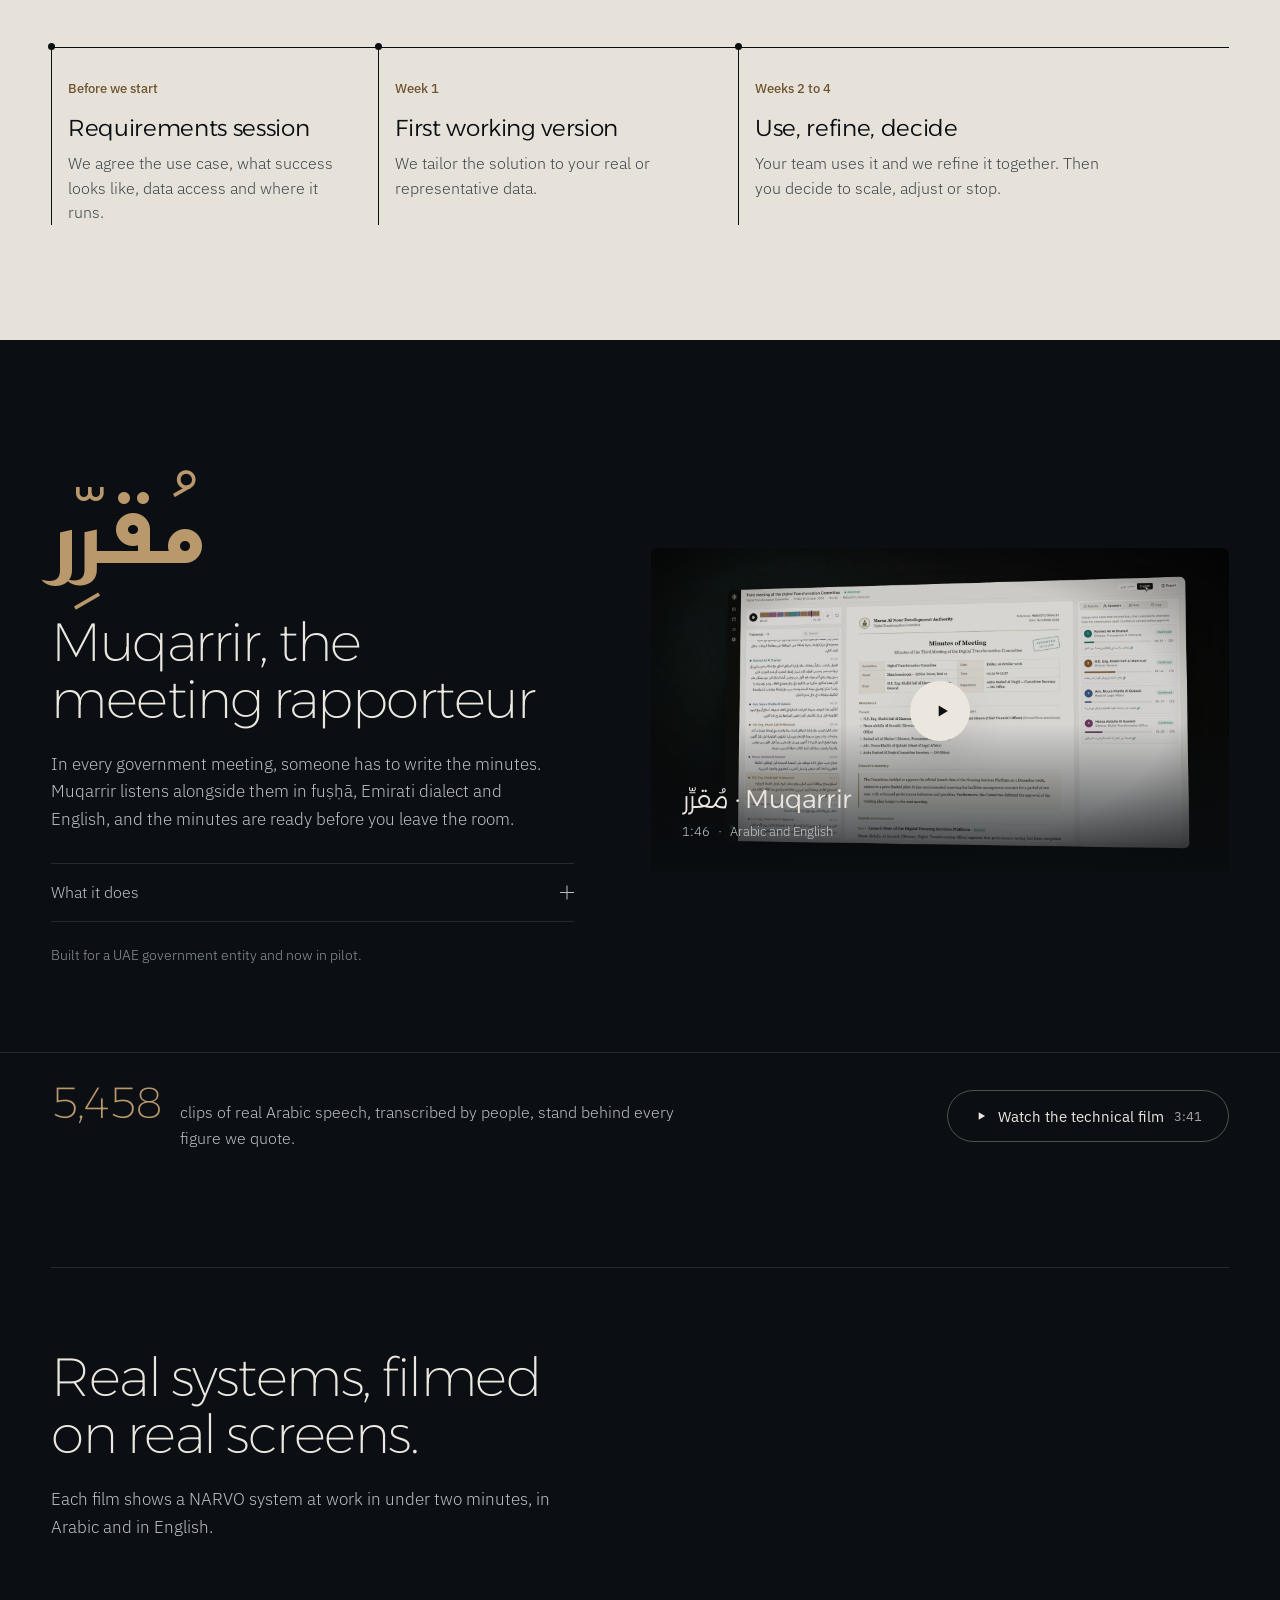
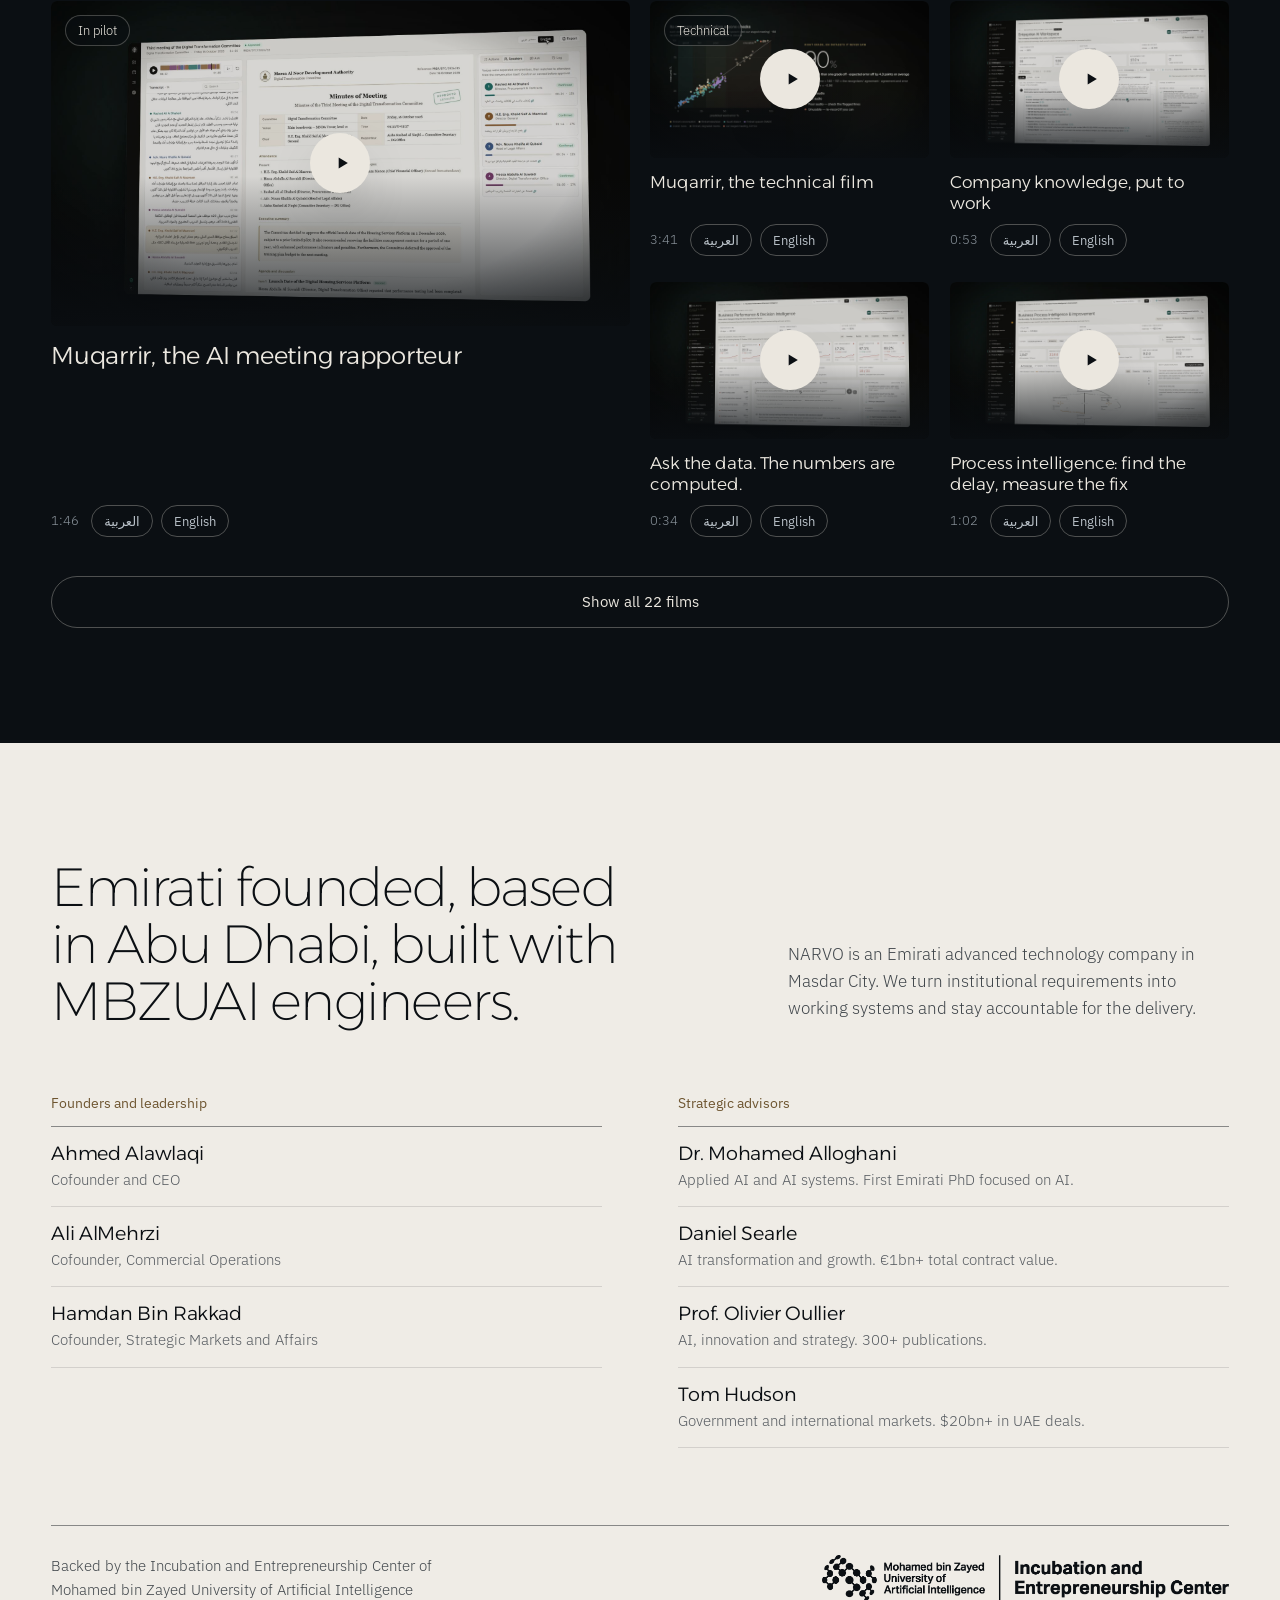
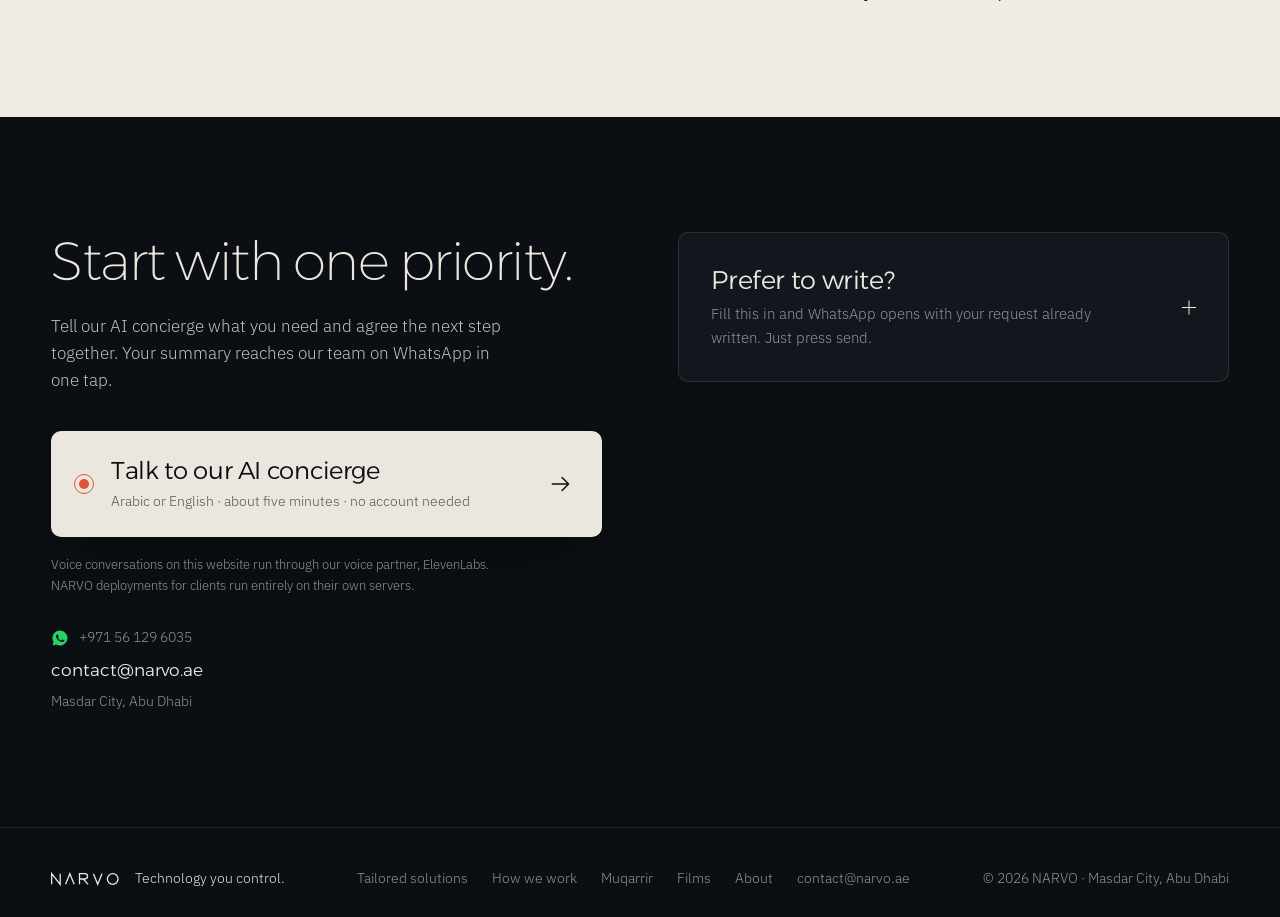
==== commit ddbca7e1: "Minimal and tailored: MBZUAI IEC backing, twenty tailored solutions, details on request, no dashes -" ====
--- a/index.html
+++ b/index.html
@@ -3,18 +3,18 @@
 <head>
 <meta charset="utf-8">
 <meta name="viewport" content="width=device-width, initial-scale=1, viewport-fit=cover">
-<title>NARVO — Technology you control</title>
-<meta name="description" content="NARVO is an Emirati advanced-technology company in Abu Dhabi. Private, Arabic-first AI on your own servers: one core, twenty solutions, a person approving every action — and zero bytes leaving your organisation.">
+<title>NARVO · Technology you control</title>
+<meta name="description" content="NARVO is an Emirati advanced technology company in Abu Dhabi. Private AI for Arabic and English on your own servers, with twenty solutions tailored to the way your organisation works.">
 <meta name="theme-color" content="#0b0f13">
-<meta property="og:title" content="NARVO — Technology you control">
-<meta property="og:description" content="Private, Arabic-first AI on your own servers. Emirati-founded in Abu Dhabi.">
+<meta property="og:title" content="NARVO · Technology you control">
+<meta property="og:description" content="Private AI for Arabic and English on your own servers. Twenty tailored solutions. Emirati founded, based in Abu Dhabi.">
 <!-- link previews need absolute addresses: change the host here when the domain is connected -->
 <meta property="og:url" content="https://omar07ibrahim.github.io/narvo-site/">
 <meta property="og:site_name" content="NARVO">
 <meta property="og:image" content="https://omar07ibrahim.github.io/narvo-site/media/og.jpg">
 <meta property="og:image:width" content="1200">
 <meta property="og:image:height" content="630">
-<meta property="og:image:alt" content="NARVO — Technology you control. Built around your requirement.">
+<meta property="og:image:alt" content="NARVO. Technology you control. Built around your requirement.">
 <meta property="og:type" content="website">
 <meta property="og:locale" content="en_GB">
 <meta property="og:locale:alternate" content="ar_AE">
@@ -24,7 +24,7 @@
 <link rel="apple-touch-icon" href="assets/apple-touch-icon.png">
 <link rel="preconnect" href="https://fonts.googleapis.com">
 <link rel="preconnect" href="https://fonts.gstatic.com" crossorigin>
-<link href="https://fonts.googleapis.com/css2?family=Alexandria:wght@200;300;400;500&family=IBM+Plex+Mono:wght@400;500&family=IBM+Plex+Sans+Arabic:wght@300;400;500&family=IBM+Plex+Sans:wght@300;400;500&family=Reem+Kufi:wght@500&display=swap" rel="stylesheet">
+<link href="https://fonts.googleapis.com/css2?family=Alexandria:wght@200;300;400;500&family=IBM+Plex+Sans+Arabic:wght@300;400;500&family=IBM+Plex+Sans:wght@300;400;500&family=Reem+Kufi:wght@500&display=swap" rel="stylesheet">
 <link rel="stylesheet" href="assets/site.css">
 </head>
 <body>
@@ -38,10 +38,10 @@
     <svg class="wordmark" viewBox="-6 -6 632 112" aria-hidden="true"><path d="M0 100V0l80 100V0M130 100 170 0l40 100M260 100V0h50a25 25 0 0 1 0 50h-50M296 50l44 50M390 0l40 100 40-100"/><circle cx="570" cy="50" r="50"/></svg>
   </a>
   <nav class="hd-links" aria-label="Sections">
-    <a href="#platform" data-i18n="nav.platform">Platform</a>
-    <a href="#solutions" data-i18n="nav.solutions">Solutions</a>
+    <a href="#solutions" data-i18n="nav.solutions">Tailored solutions</a>
+    <a href="#pilot" data-i18n="nav.pilot">How we work</a>
+    <a href="#muqarrir" data-i18n="nav.mq">Muqarrir</a>
     <a href="#films" data-i18n="nav.films">Films</a>
-    <a href="#pilot" data-i18n="nav.pilot">Pilot</a>
     <a href="#about" data-i18n="nav.about">About</a>
   </nav>
   <div class="hd-end">
@@ -53,236 +53,167 @@
 
 <div class="menu" id="menu" hidden>
   <nav aria-label="Menu">
-    <a href="#platform"><i>01</i><span data-i18n="nav.platform">Platform</span></a>
-    <a href="#solutions"><i>02</i><span data-i18n="nav.solutions">Solutions</span></a>
-    <a href="#films"><i>03</i><span data-i18n="nav.films">Films</span></a>
-    <a href="#pilot"><i>04</i><span data-i18n="nav.pilot">Pilot</span></a>
-    <a href="#about"><i>05</i><span data-i18n="nav.about">About</span></a>
-    <a href="#talk"><i>06</i><span data-i18n="nav.talk">Contact</span></a>
+    <a href="#solutions" data-i18n="nav.solutions">Tailored solutions</a>
+    <a href="#pilot" data-i18n="nav.pilot">How we work</a>
+    <a href="#muqarrir" data-i18n="nav.mq">Muqarrir</a>
+    <a href="#films" data-i18n="nav.films">Films</a>
+    <a href="#about" data-i18n="nav.about">About</a>
+    <a href="#talk" data-i18n="nav.talk">Contact</a>
   </nav>
   <button class="pill pill-paper talk-open menu-talk" type="button"><i class="live"></i><span data-i18n="cta.talk">Talk to NARVO</span></button>
 </div>
 
 <main id="top">
 
-<!-- ============================== 00 hero -->
+<!-- ============================== hero -->
 <section class="ch dark hero" id="hero">
   <canvas class="ribbon" id="heroRibbon" aria-hidden="true"></canvas>
   <div class="wrap hero-in">
-    <p class="label reveal" style="--d:.05s"><span data-i18n="hero.found">Emirati-founded. Abu Dhabi-based.</span></p>
     <h1 class="hero-t">
       <span class="l1" data-i18n="hero.l1" data-split style="--d:.1s">Technology you control.</span>
       <span class="l2" data-i18n="hero.l2" data-split style="--d:.28s">Built around your requirement.</span>
     </h1>
-    <p class="hero-sub reveal" style="--d:.55s" data-i18n="hero.sub">Private, Arabic-first AI that runs on your own servers. One core, twenty solutions, a person approving every action — and zero bytes leaving your organisation.</p>
+    <p class="hero-sub reveal" style="--d:.55s" data-i18n="hero.sub">Private AI for Arabic and English that runs on your own servers. Twenty solutions, already built, each one tailored to the way your organisation works.</p>
     <div class="hero-cta reveal" style="--d:.7s">
       <button class="pill pill-paper talk-open" type="button"><i class="live"></i><span data-i18n="cta.talk">Talk to NARVO</span></button>
       <button class="pill pill-line play" type="button" data-video="overview"><svg class="ico" viewBox="0 0 24 24" aria-hidden="true"><path d="M8 5.5v13l11-6.5z"/></svg><span data-i18n="cta.film">Watch the film</span><span class="dur" data-dur="overview"></span></button>
     </div>
   </div>
   <div class="wrap hero-foot reveal" style="--d:.9s">
-    <div><b>0</b><span data-i18n="hero.k1">bytes leave your organisation</span></div>
-    <div><b>20</b><span data-i18n="hero.k2">solutions on one private core</span></div>
-    <div><b>4</b><span data-i18n="hero.k3">weeks from pilot to decision</span></div>
-    <p class="backed" data-i18n="hero.backed">Backed by the MBZUAI Incubation and Entrepreneurship Center</p>
-  </div>
-</section>
-
-<!-- ============================== 01 the film -->
-<section class="ch dark film" id="film">
+    <p class="found" data-i18n="hero.found">Emirati founded. Based in Abu Dhabi.</p>
+    <p class="backed"><span data-i18n="hero.backed">Backed by</span><img src="assets/mbzuai-iec-light.png" width="1600" height="181" alt="MBZUAI Incubation and Entrepreneurship Center"></p>
+  </div>
+</section>
+
+<!-- ============================== the platform -->
+<section class="ch dark platform" id="platform">
   <div class="wrap">
-    <div class="sec-head">
-      <p class="label reveal"><i>01</i><span data-i18n="film.kicker">The film</span></p>
-      <h2 class="sec-t" data-i18n="film.title" data-split>Most AI asks you to send your data away. NARVO brings the AI to your data.</h2>
+    <div class="pf-head">
+      <h2 class="sec-t reveal" data-i18n="pf.title">The AI comes to your data.</h2>
+      <p class="lede reveal" data-i18n="pf.lede">Your documents, conversations and records stay inside your organisation. Switch the internet off and everything keeps working.</p>
     </div>
     <button class="poster reveal play" type="button" data-video="overview">
       <img src="media/overview-poster-en.jpg" data-poster="overview" alt="" decoding="async">
       <span class="play-big" aria-hidden="true"><svg viewBox="0 0 24 24"><path d="M8 5.5v13l11-6.5z"/></svg></span>
-      <span class="poster-meta"><b data-i18n="film.name">NARVO — platform overview</b><span><span class="dur" data-dur="overview"></span><span class="sep">·</span><span data-i18n="film.langs">Arabic · English</span></span></span>
+      <span class="poster-meta"><b data-i18n="film.name">NARVO, the platform</b><span><span class="dur" data-dur="overview"></span><span class="sep">·</span><span data-i18n="film.langs">Arabic and English</span></span></span>
     </button>
-  </div>
-</section>
-
-<!-- ============================== 02 private by design -->
-<section class="ch paper why" id="platform">
-  <div class="wrap why-grid">
-    <div class="why-side">
-      <p class="label reveal"><i>02</i><span data-i18n="pr.kicker">Private by design</span></p>
-      <h2 class="sec-t" data-i18n="pr.title" data-split>Intelligence that stays where your data lives.</h2>
-      <p class="lede reveal" data-i18n="zr.d">Models, data and the audit trail stay on your servers or UAE sovereign cloud. Disconnect the internet, and everything keeps working.</p>
-    </div>
-    <ol class="why-list">
-      <li class="reveal"><i>01</i><div><h3 data-i18n="pr.1t">On your servers</h3><p data-i18n="pr.1d">Open-weight models run on your own infrastructure or UAE sovereign cloud — not on foreign AI services. Disconnect the internet and everything keeps working.</p></div></li>
-      <li class="reveal"><i>02</i><div><h3 data-i18n="pr.2t">Arabic-first</h3><p data-i18n="pr.2d">Modern Standard Arabic, Emirati dialect and English — in speech, scanned documents and conversation.</p></div></li>
-      <li class="reveal"><i>03</i><div><h3 data-i18n="pr.3t">A person approves</h3><p data-i18n="pr.3d">The AI reads, checks and drafts. A named official approves every action that matters — nothing changes without a person.</p></div></li>
-      <li class="reveal"><i>04</i><div><h3 data-i18n="pr.4t">Every action on record</h3><p data-i18n="pr.4d">Every model call, approval and action is written to an audit trail on your infrastructure. Numbers are computed from your data — never invented by the model.</p></div></li>
-    </ol>
-  </div>
-</section>
-
-<!-- ============================== 03 the architecture -->
-<section class="ch paper2 arch" id="stack">
+    <div class="tenets">
+      <div class="reveal"><h3 data-i18n="pf.1t">On your servers</h3><p data-i18n="pf.1d">Open models run inside your organisation or on UAE sovereign cloud. Nothing depends on a foreign AI service.</p></div>
+      <div class="reveal"><h3 data-i18n="pf.2t">Arabic and English</h3><p data-i18n="pf.2d">Modern Standard Arabic, Emirati dialect and English, in speech, scanned documents and conversation.</p></div>
+      <div class="reveal"><h3 data-i18n="pf.3t">A person approves</h3><p data-i18n="pf.3d">The AI reads, checks and drafts. A named official approves every action that matters, and every step stays on record.</p></div>
+    </div>
+  </div>
+</section>
+
+<!-- ============================== tailored solutions -->
+<section class="ch paper sol" id="solutions">
+  <div class="wrap sol-wrap">
+    <div class="sol-side">
+      <h2 class="sec-t reveal" data-i18n="so.title">Twenty solutions, tailored to you.</h2>
+      <p class="lede reveal" data-i18n="so.lede">Each one is already built and working. We tailor it to your processes, systems and data, so you start from something proven and finish with something that is yours.</p>
+      <p class="sol-else reveal"><span data-i18n="so.else">Need something that is not on the list? We start from your requirement and build, adapt or integrate around it.</span> <button class="link talk-open" type="button" data-i18n="so.elseCta">Tell us what you need</button></p>
+    </div>
+    <div class="sol-index reveal" id="soIndex"></div>
+  </div>
+</section>
+
+<!-- ============================== how we work -->
+<section class="ch paper2 pilot" id="pilot">
   <div class="wrap">
-    <div class="sec-head split">
-      <div>
-        <p class="label reveal"><i>03</i><span data-i18n="st.kicker">The architecture</span></p>
-        <h2 class="sec-t" data-i18n="st.title" data-split>Five layers, all under your control.</h2>
-      </div>
-      <p class="lede reveal" data-i18n="st.lede">From the hardware up to the twenty solutions, every layer runs inside your organisation — none of it depends on an outside AI service.</p>
-    </div>
-    <div class="arch-grid">
-      <div class="iso-wrap" aria-hidden="true"><svg class="stack-svg" id="stackSvg" viewBox="0 0 640 560"></svg></div>
-      <ol class="layers" id="layers">
-        <li data-l="5" class="reveal"><i>05</i><b data-i18n="st.5">Twenty solutions</b><span data-i18n="st.5d">cases · customers · decisions · documents · operations · sites</span></li>
-        <li data-l="4" class="core reveal"><i>04</i><b data-i18n="st.4">The NARVO core</b><span data-i18n="st.4d">agents · rules engine · retrieval · speech · governance · audit</span></li>
-        <li data-l="3" class="reveal"><i>03</i><b data-i18n="st.3">Model runtime</b><span data-i18n="st.3d">vLLM · OpenAI-compatible · on CPU or GPU</span></li>
-        <li data-l="2" class="reveal"><i>02</i><b data-i18n="st.2">Open-weight models</b><span data-i18n="st.2d">Qwen · Whisper · forecasting — weights you hold</span></li>
-        <li data-l="1" class="reveal"><i>01</i><b data-i18n="st.1">Your hardware</b><span data-i18n="st.1d">on-premises server · private cloud · UAE sovereign cloud</span></li>
-      </ol>
-    </div>
-  </div>
-</section>
-
-<!-- ============================== 04 twenty solutions -->
-<section class="ch paper sol" id="solutions">
-  <div class="wrap">
-    <div class="sec-head split">
-      <div>
-        <p class="label reveal"><i>04</i><span data-i18n="so.kicker">Twenty solutions</span></p>
-        <h2 class="sec-t" data-i18n="so.title" data-split>Starting points, built around your requirement.</h2>
-      </div>
-      <p class="lede reveal" data-i18n="so.lede">We don't start from a product. We start from your requirement — and build, adapt or integrate around it.</p>
-    </div>
-    <div class="tabs reveal" id="filters" role="tablist"></div>
-    <div class="sol-grid reveal" id="soGrid"></div>
-    <button class="pill pill-line so-more" id="soMore" type="button" hidden><span>Show all 20 solutions</span><span class="so-more-i" aria-hidden="true">↓</span></button>
-  </div>
-</section>
-
-<!-- ============================== 05 muqarrir -->
+    <div class="pi-head">
+      <h2 class="sec-t reveal" data-i18n="pi.title">From your requirement to a working system in four weeks.</h2>
+      <p class="lede reveal" data-i18n="pi.lede">One priority, tailored on your data and under your control. You see it work before you commit to anything larger.</p>
+    </div>
+    <div class="steps reveal" id="ruler">
+      <div class="seg"><span class="when" data-i18n="pi.s1t">Before we start</span><b data-i18n="pi.s1">Requirements session</b><p data-i18n="pi.s1d">We agree the use case, what success looks like, data access and where it runs.</p></div>
+      <div class="seg"><span class="when" data-i18n="pi.s2t">Week 1</span><b data-i18n="pi.s2">First working version</b><p data-i18n="pi.s2d">We tailor the solution to your real or representative data.</p></div>
+      <div class="seg"><span class="when" data-i18n="pi.s3t">Weeks 2 to 4</span><b data-i18n="pi.s3">Use, refine, decide</b><p data-i18n="pi.s3d">Your team uses it and we refine it together. Then you decide to scale, adjust or stop.</p></div>
+    </div>
+  </div>
+</section>
+
+<!-- ============================== muqarrir -->
 <section class="ch dark mq" id="muqarrir">
   <div class="wrap mq-grid">
     <div class="mq-copy">
-      <p class="label reveal"><i>05</i><span data-i18n="mq.kicker">In the pilot stage</span></p>
-      <h2 class="sec-t" data-i18n="mq.title" data-split>Muqarrir — the AI meeting rapporteur</h2>
-      <p class="lede reveal" data-i18n="mq.lede">Built for a UAE government entity: it listens to the meeting live, in fuṣḥā, Emirati dialect and English — and the official minutes are ready before you leave the room.</p>
-      <ol class="mq-list">
-        <li class="reveal" data-i18n="mq.b1">Live transcript with speakers recognised</li>
-        <li class="reveal" data-i18n="mq.b2">Numbered decisions and actions with owners and deadlines</li>
-        <li class="reveal" data-i18n="mq.b3">Every decision linked to the original recording — click and listen</li>
-        <li class="reveal" data-i18n="mq.b4">Approve, stamp and export in Arabic and English</li>
-        <li class="reveal" data-i18n="mq.b5">Runs on your own GPU server — no internet, no cloud</li>
-      </ol>
+      <p class="mq-word reveal" lang="ar" dir="rtl" aria-hidden="true">مُقرِّر</p>
+      <h2 class="sec-t reveal" data-i18n="mq.title">Muqarrir, the meeting rapporteur</h2>
+      <p class="lede reveal" data-i18n="mq.lede">In every government meeting, someone has to write the minutes. Muqarrir listens alongside them in fuṣḥā, Emirati dialect and English, and the minutes are ready before you leave the room.</p>
+      <details class="more reveal">
+        <summary><span data-i18n="mq.more">What it does</span><i class="plus" aria-hidden="true"></i></summary>
+        <ul class="mq-list">
+          <li data-i18n="mq.b1">Speakers recognised as they talk</li>
+          <li data-i18n="mq.b2">Decisions and actions with owners and deadlines</li>
+          <li data-i18n="mq.b3">Every decision linked to the moment it was said</li>
+          <li data-i18n="mq.b4">Runs on your own server, with no internet</li>
+        </ul>
+      </details>
+      <p class="mq-note reveal" data-i18n="mq.note">Built for a UAE government entity and now in pilot.</p>
     </div>
     <button class="poster poster-sm reveal play" type="button" data-video="muqarrir">
       <img src="media/muqarrir-poster-en.jpg" data-poster="muqarrir" alt="" loading="lazy" decoding="async">
       <span class="play-big" aria-hidden="true"><svg viewBox="0 0 24 24"><path d="M8 5.5v13l11-6.5z"/></svg></span>
-      <span class="poster-meta"><b>مُقرِّر · Muqarrir</b><span><span class="dur" data-dur="muqarrir"></span><span class="sep">·</span><span data-i18n="film.langs">Arabic · English</span></span></span>
+      <span class="poster-meta"><b>مُقرِّر · Muqarrir</b><span><span class="dur" data-dur="muqarrir"></span><span class="sep">·</span><span data-i18n="film.langs">Arabic and English</span></span></span>
     </button>
   </div>
-  <div class="wrap mm">
-    <div class="mm-head">
-      <p class="label reveal"><i>05</i><span data-i18n="mm.kicker">Measured, not promised</span></p>
-      <h3 class="mm-t reveal" data-i18n="mm.title">Tested on real Arabic speech, transcribed by people.</h3>
-      <p class="mm-lede reveal" data-i18n="mm.lede">Five recognisers vote on every sentence, and the strongest three hear it again — slower, faster and denoised. A judge settles disputes with the meeting form at hand and may never invent a word. Every figure below was measured on our own GPU, in 8- and 16-bit precision.</p>
-    </div>
-    <div class="mm-grid">
-      <ol class="mm-stats">
-        <li class="reveal"><b>5,458</b><span data-i18n="mm.s1">clips of real speech — Emirati, Saudi, news — behind every figure</span></li>
-        <li class="reveal"><b>6 / 8</b><span data-i18n="mm.s2">test sets where it beats the best single model — and it is never measurably worse</span></li>
-        <li class="reveal"><b>90%</b><span data-i18n="mm.s3">of recordings get the right quality grade, on datasets it was never tuned on</span></li>
-        <li class="reveal"><b>2–3×</b><span data-i18n="mm.s4">more errors found when a person checks the words it flags</span></li>
-      </ol>
-      <button class="poster poster-sm reveal play" type="button" data-video="muqarrir_tech">
-        <img src="media/muqarrir_tech-poster-en.jpg" data-poster="muqarrir_tech" alt="" loading="lazy" decoding="async">
-        <span class="play-big" aria-hidden="true"><svg viewBox="0 0 24 24"><path d="M8 5.5v13l11-6.5z"/></svg></span>
-        <span class="poster-meta"><b data-i18n="mm.film">Muqarrir — the technical film</b><span><span class="dur" data-dur="muqarrir_tech"></span><span class="sep">·</span><span data-i18n="film.langs">Arabic · English</span></span></span>
-      </button>
-    </div>
-  </div>
-</section>
-
-<!-- ============================== 06 films -->
+  <div class="wrap mm reveal">
+    <p class="mm-line"><b>5,458</b><span data-i18n="mm.line">clips of real Arabic speech, transcribed by people, stand behind every figure we quote.</span></p>
+    <button class="pill pill-line play" type="button" data-video="muqarrir_tech"><svg class="ico" viewBox="0 0 24 24" aria-hidden="true"><path d="M8 5.5v13l11-6.5z"/></svg><span data-i18n="mm.film">Watch the technical film</span><span class="dur" data-dur="muqarrir_tech"></span></button>
+  </div>
+</section>
+
+<!-- ============================== films -->
 <section class="ch dark films" id="films">
   <div class="wrap">
-    <div class="sec-head split">
-      <div>
-        <p class="label reveal"><i>06</i><span data-i18n="cs.kicker">Films</span></p>
-        <h2 class="sec-t" data-i18n="cs.title" data-split>Real systems, recorded on real screens.</h2>
-      </div>
-      <p class="lede reveal" data-i18n="cs.lede">Each film is a real NARVO system at work, in under two minutes — in Arabic and in English.</p>
+    <div class="films-head">
+      <h2 class="sec-t reveal" data-i18n="cs.title">Real systems, filmed on real screens.</h2>
+      <p class="lede reveal" data-i18n="cs.lede">Each film shows a NARVO system at work in under two minutes, in Arabic and in English.</p>
     </div>
     <div class="films-grid" id="filmsGrid"></div>
-  </div>
-</section>
-
-<!-- ============================== 07 pilot -->
-<section class="ch paper2 pilot" id="pilot">
-  <div class="wrap">
-    <div class="sec-head split">
-      <div>
-        <p class="label reveal"><i>07</i><span data-i18n="pi.kicker">The pilot programme</span></p>
-        <h2 class="sec-t" data-i18n="pi.title" data-split>A working pilot in weeks, not quarters.</h2>
-      </div>
-      <p class="lede reveal" data-i18n="pi.lede">One priority use case becomes a working AI system — built on your data, under your control. You see it work before you commit to anything larger.</p>
-    </div>
-    <div class="steps reveal" id="ruler">
-      <div class="seg"><span class="when" data-i18n="pi.s1t">Before we start</span><b data-i18n="pi.s1">Requirements session</b><p data-i18n="pi.s1d">Agree the use case, success criteria, data access and deployment.</p></div>
-      <div class="seg"><span class="when" data-i18n="pi.s2t">Week 1</span><b data-i18n="pi.s2">First working version</b><p data-i18n="pi.s2d">We build, adapt or integrate a working system on your real or representative data.</p></div>
-      <div class="seg"><span class="when" data-i18n="pi.s3t">Weeks 2–4</span><b data-i18n="pi.s3">Refine, measure, decide</b><p data-i18n="pi.s3d">Your team uses it, we refine it together — and you decide: scale, adjust or stop.</p></div>
-    </div>
-    <div class="kinds">
-      <div class="reveal"><i>A</i><b data-i18n="pk.1">Private & sovereign AI</b><p data-i18n="pk.1d">Arabic dictation and meeting notes, a private assistant, internal search.</p></div>
-      <div class="reveal"><i>B</i><b data-i18n="pk.2">AI agents for operations</b><p data-i18n="pk.2d">Case intake, approvals routing, customer requests, documenting legacy systems.</p></div>
-      <div class="reveal"><i>C</i><b data-i18n="pk.3">Arabic-first document & knowledge AI</b><p data-i18n="pk.3d">Policy Q&A, contract review, bilingual document processing.</p></div>
-      <div class="reveal"><i>D</i><b data-i18n="pk.4">Predictive ML & decision intelligence</b><p data-i18n="pk.4d">Demand forecasting, risk flags, operational performance briefs.</p></div>
-    </div>
-  </div>
-</section>
-
-<!-- ============================== 08 about -->
+    <button class="pill pill-line films-more" id="filmsMore" type="button" hidden><span></span></button>
+  </div>
+</section>
+
+<!-- ============================== about -->
 <section class="ch paper about" id="about">
   <div class="wrap">
-    <div class="sec-head split">
-      <div>
-        <p class="label reveal"><i>08</i><span data-i18n="ab.kicker">Who we are</span></p>
-        <h2 class="sec-t" data-i18n="ab.title" data-split>Emirati-founded. Abu Dhabi-based. Built with MBZUAI engineers.</h2>
-      </div>
-      <p class="lede reveal" data-i18n="ab.lede">NARVO is an Emirati advanced-technology company in Masdar City, Abu Dhabi. We turn institutional requirements into working technology systems — keeping the solution path open and the delivery accountable.</p>
+    <div class="ab-head">
+      <h2 class="sec-t reveal" data-i18n="ab.title">Emirati founded, based in Abu Dhabi, built with MBZUAI engineers.</h2>
+      <p class="lede reveal" data-i18n="ab.lede">NARVO is an Emirati advanced technology company in Masdar City. We turn institutional requirements into working systems and stay accountable for the delivery.</p>
     </div>
     <div class="people">
       <div class="reveal">
-        <h3 class="label" data-i18n="ab.founders">Founders & leadership</h3>
+        <h3 data-i18n="ab.founders">Founders and leadership</h3>
         <ul>
-          <li><b data-i18n="ab.p1n">Ahmed Alawlaqi</b><span data-i18n="ab.p1">Co-founder & CEO</span></li>
-          <li><b data-i18n="ab.p2n">Ali AlMehrzi</b><span data-i18n="ab.p2">Co-founder · Commercial Operations</span></li>
-          <li><b data-i18n="ab.p3n">Hamdan Bin Rakkad</b><span data-i18n="ab.p3">Co-founder · Strategic Markets & Affairs</span></li>
+          <li><b data-i18n="ab.p1n">Ahmed Alawlaqi</b><span data-i18n="ab.p1">Cofounder and CEO</span></li>
+          <li><b data-i18n="ab.p2n">Ali AlMehrzi</b><span data-i18n="ab.p2">Cofounder, Commercial Operations</span></li>
+          <li><b data-i18n="ab.p3n">Hamdan Bin Rakkad</b><span data-i18n="ab.p3">Cofounder, Strategic Markets and Affairs</span></li>
         </ul>
       </div>
       <div class="reveal">
-        <h3 class="label" data-i18n="ab.advisors">Strategic advisors</h3>
+        <h3 data-i18n="ab.advisors">Strategic advisors</h3>
         <ul>
-          <li><b data-i18n="ab.a1n">Dr. Mohamed Alloghani</b><span data-i18n="ab.a1">Applied AI & AI systems · first Emirati PhD focused on AI</span></li>
-          <li><b data-i18n="ab.a2n">Daniel Searle</b><span data-i18n="ab.a2">AI transformation & growth · €1bn+ total contract value</span></li>
-          <li><b data-i18n="ab.a3n">Prof. Olivier Oullier</b><span data-i18n="ab.a3">AI, innovation & strategy · 300+ publications</span></li>
-          <li><b data-i18n="ab.a4n">Tom Hudson</b><span data-i18n="ab.a4">Government & international markets · $20bn+ UAE deals</span></li>
+          <li><b data-i18n="ab.a1n">Dr. Mohamed Alloghani</b><span data-i18n="ab.a1">Applied AI and AI systems. First Emirati PhD focused on AI.</span></li>
+          <li><b data-i18n="ab.a2n">Daniel Searle</b><span data-i18n="ab.a2">AI transformation and growth. €1bn+ total contract value.</span></li>
+          <li><b data-i18n="ab.a3n">Prof. Olivier Oullier</b><span data-i18n="ab.a3">AI, innovation and strategy. 300+ publications.</span></li>
+          <li><b data-i18n="ab.a4n">Tom Hudson</b><span data-i18n="ab.a4">Government and international markets. $20bn+ in UAE deals.</span></li>
         </ul>
       </div>
     </div>
-  </div>
-</section>
-
-<!-- ============================== 09 talk -->
+    <div class="ab-backed reveal"><span data-i18n="ab.backed">Backed by the Incubation and Entrepreneurship Center of Mohamed bin Zayed University of Artificial Intelligence</span><img src="assets/mbzuai-iec-dark.png" width="1600" height="181" alt="MBZUAI Incubation and Entrepreneurship Center" loading="lazy"></div>
+  </div>
+</section>
+
+<!-- ============================== talk -->
 <section class="ch dark talk" id="talk">
   <div class="wrap talk-grid">
     <div class="talk-copy">
-      <p class="label reveal"><i>09</i><span data-i18n="tk.kicker">Start a conversation</span></p>
-      <h2 class="sec-t" data-i18n="tk.title" data-split>Start with one priority.</h2>
-      <p class="lede reveal" data-i18n="tk.lede">Talk to our AI concierge — describe your challenge and agree the next step. At the end, your summary goes to our team on WhatsApp in one tap.</p>
+      <h2 class="sec-t reveal" data-i18n="tk.title">Start with one priority.</h2>
+      <p class="lede reveal" data-i18n="tk.lede">Tell our AI concierge what you need and agree the next step together. Your summary reaches our team on WhatsApp in one tap.</p>
       <button class="talk-big reveal talk-open" type="button">
         <i class="live"></i>
         <span class="tb-text"><b data-i18n="tk.cta">Talk to our AI concierge</b><span data-i18n="tk.ctaSub">Arabic or English · about five minutes · no account needed</span></span>
-        <span class="tb-arrow" aria-hidden="true">→</span>
+        <svg class="tb-arrow" viewBox="0 0 24 24" aria-hidden="true"><path d="M4 12h15M13 6l6 6-6 6"/></svg>
       </button>
       <p class="note reveal" data-i18n="tk.privacy">Voice conversations on this website run through our voice partner, ElevenLabs. NARVO deployments for clients run entirely on their own servers.</p>
       <div class="contact reveal">
@@ -291,9 +222,9 @@
         <span data-i18n="tk.addr">Masdar City, Abu Dhabi</span>
       </div>
     </div>
-    <form class="lead reveal" id="leadForm" autocomplete="on">
-      <h3 data-i18n="tk.writeT">Prefer to write?</h3>
-      <p data-i18n="tk.writeD">Fill this in — WhatsApp opens with your request already written. Just press send.</p>
+    <details class="lead reveal" id="leadBox">
+      <summary><span class="lead-t"><b data-i18n="tk.writeT">Prefer to write?</b><span data-i18n="tk.writeD">Fill this in and WhatsApp opens with your request already written. Just press send.</span></span><i class="plus" aria-hidden="true"></i></summary>
+    <form id="leadForm" autocomplete="on">
       <p class="hp"><label>Leave empty <input name="company_website" tabindex="-1"></label></p>
       <div class="fields">
         <label class="fld"><span data-i18n="f.name">Full name</span><input name="name" required autocomplete="name"></label>
@@ -304,6 +235,7 @@
       </div>
       <button class="pill pill-wa" type="submit"><svg class="ico" viewBox="0 0 24 24" aria-hidden="true"><path d="M12 2a10 10 0 0 0-8.6 15.1L2 22l5-1.3A10 10 0 1 0 12 2z"/></svg><span data-i18n="f.send">Send on WhatsApp</span></button>
     </form>
+    </details>
   </div>
 </section>
 </main>
@@ -312,10 +244,10 @@
   <div class="wrap ft-grid">
     <a class="ft-brand" href="#top" aria-label="NARVO"><svg class="wordmark" viewBox="-6 -6 632 112"><path d="M0 100V0l80 100V0M130 100 170 0l40 100M260 100V0h50a25 25 0 0 1 0 50h-50M296 50l44 50M390 0l40 100 40-100"/><circle cx="570" cy="50" r="50"/></svg><span data-i18n="ft.tag">Technology you control.</span></a>
     <nav class="ft-nav">
-      <a href="#platform" data-i18n="nav.platform">Platform</a>
-      <a href="#solutions" data-i18n="nav.solutions">Solutions</a>
+      <a href="#solutions" data-i18n="nav.solutions">Tailored solutions</a>
+      <a href="#pilot" data-i18n="nav.pilot">How we work</a>
+      <a href="#muqarrir" data-i18n="nav.mq">Muqarrir</a>
       <a href="#films" data-i18n="nav.films">Films</a>
-      <a href="#pilot" data-i18n="nav.pilot">Pilot</a>
       <a href="#about" data-i18n="nav.about">About</a>
       <a href="mailto:contact@narvo.ae">contact@narvo.ae</a>
     </nav>
--- a/assets/site.css
+++ b/assets/site.css
@@ -1,56 +1,56 @@
-/* NARVO — the site. Ink and limestone chapters, one sculpted ribbon, a steady rhythm. */
+/* NARVO, the site. Ink and limestone chapters, one sculpted ribbon, plain type that carries itself. */
 :root {
   --ink: #0b0f13; --ink2: #11171c; --paper: #efece6; --paper2: #e6e2da;
-  --silver: #ebe7df; --mist: #8f9aa5; --bronze: #b9986b; --bronze-d: #86693d; --steel: #8fabcc; --wa: #25d366; --rec: #e0533b;
-  --gut: clamp(20px, 4vw, 64px); --hh: 72px; --max: 1440px; --pad: clamp(64px, 8vw, 112px);
+  --silver: #ebe7df; --mist: #8f9aa5; --bronze: #b9986b; --bronze-d: #6e5530; --steel: #8fabcc; --wa: #25d366; --rec: #e0533b;
+  --gut: clamp(20px, 4vw, 64px); --hh: 72px; --max: 1440px; --pad: clamp(72px, 9vw, 128px);
   --ease: cubic-bezier(.2, .7, .1, 1);
   --f-disp: "Alexandria", "IBM Plex Sans", system-ui, sans-serif;
   --f-body: "IBM Plex Sans", system-ui, -apple-system, "Segoe UI", sans-serif;
-  --f-mono: "IBM Plex Mono", ui-monospace, "SFMono-Regular", monospace;
-  --track: .18em;
-}
-html[lang="ar"] { --f-body: "IBM Plex Sans Arabic", "IBM Plex Sans", system-ui, sans-serif; --f-disp: "Alexandria", "IBM Plex Sans Arabic", system-ui, sans-serif; --track: 0; }
+}
+html[lang="ar"] { --f-body: "IBM Plex Sans Arabic", "IBM Plex Sans", system-ui, sans-serif; --f-disp: "Alexandria", "IBM Plex Sans Arabic", system-ui, sans-serif; }
 
 *, *::before, *::after { box-sizing: border-box; }
-html { -webkit-text-size-adjust: 100%; scroll-behavior: smooth; scroll-padding-top: var(--hh); }
-body { margin: 0; background: var(--ink); color: var(--silver); font: 300 16px/1.6 var(--f-body); -webkit-font-smoothing: antialiased; text-rendering: optimizeLegibility; overflow-x: clip; }
+html { -webkit-text-size-adjust: 100%; scroll-behavior: smooth; scroll-padding-top: var(--hh); scrollbar-color: #3a4249 var(--ink); accent-color: var(--bronze); }
+body { margin: 0; background: var(--ink); color: var(--silver); font: 300 16px/1.6 var(--f-body); -webkit-font-smoothing: antialiased; text-rendering: optimizeLegibility; overflow-x: clip; caret-color: var(--bronze); font-variant-numeric: tabular-nums; }
 html[lang="ar"] body { font-size: 17px; line-height: 1.75; }
 img, video, canvas, svg { display: block; max-width: 100%; }
 button { font: inherit; color: inherit; background: none; border: 0; padding: 0; cursor: pointer; text-align: inherit; }
 a { color: inherit; text-decoration: none; }
 h1, h2, h3, h4, p, ol, ul { margin: 0; padding: 0; }
 ol, ul { list-style: none; }
-:focus-visible { outline: 1px solid currentColor; outline-offset: 4px; }
+:focus-visible { outline: 1px solid currentColor; outline-offset: 4px; border-radius: 2px; }
 ::selection { background: var(--bronze); color: var(--ink); }
 .wrap { width: min(var(--max), 100%); margin: 0 auto; padding: 0 var(--gut); }
 
 /* chapters */
 .ch { position: relative; padding: var(--pad) 0; }
 .dark { background: var(--ink); color: var(--silver); --mute: #8b949c; --soft: #b9c1c8; --hair: rgba(235, 231, 223, .12); --hair2: rgba(235, 231, 223, .3); }
-.paper, .paper2 { color: var(--ink); --mute: #5f6468; --soft: #474d52; --hair: rgba(11, 15, 19, .12); --hair2: rgba(11, 15, 19, .45); }
+.paper, .paper2 { color: var(--ink); --mute: #575c61; --soft: #3f454a; --hair: rgba(11, 15, 19, .12); --hair2: rgba(11, 15, 19, .45); }
 .paper { background: var(--paper); }
 .paper2 { background: var(--paper2); }
-.dark:not(.hero)::before { content: ""; position: absolute; inset: 0; pointer-events: none; background: radial-gradient(70% 55% at 6% 0%, rgba(185, 152, 107, .09), transparent 62%); }
-html[dir="rtl"] .dark:not(.hero)::before { background: radial-gradient(70% 55% at 94% 0%, rgba(185, 152, 107, .09), transparent 62%); }
-.dark:not(.hero) > .wrap { position: relative; z-index: 1; }
-.talk::before { background: radial-gradient(60% 50% at 8% 8%, rgba(185, 152, 107, .12), transparent 60%), radial-gradient(50% 45% at 100% 100%, rgba(143, 171, 204, .08), transparent 60%); }
-html[dir="rtl"] .talk::before { background: radial-gradient(60% 50% at 92% 8%, rgba(185, 152, 107, .12), transparent 60%), radial-gradient(50% 45% at 0% 100%, rgba(143, 171, 204, .08), transparent 60%); }
 
 /* type */
-.label { display: flex; align-items: center; gap: 12px; font: 400 11px/1.4 var(--f-mono); letter-spacing: var(--track); text-transform: uppercase; color: var(--mute); }
-html[lang="ar"] .label { font: 400 13px/1.5 var(--f-body); text-transform: none; }
-.label i:not(.live) { font-style: normal; display: inline-flex; align-items: center; gap: 12px; }
-.label i:not(.live)::after { content: ""; width: 28px; height: 1px; background: currentColor; opacity: .7; }
-.sec-head { margin-bottom: clamp(36px, 5vw, 64px); }
-.sec-head.split { display: grid; grid-template-columns: minmax(0, 1.2fr) minmax(0, .8fr); gap: 24px 6vw; align-items: end; }
-.sec-head.split .lede { margin-top: 0; padding-bottom: .3em; }
-.sec-t { font: 200 clamp(32px, 3.9vw, 60px)/1.08 var(--f-disp); letter-spacing: -.025em; margin-top: 22px; max-width: 20ch; text-wrap: balance; }
+.label { display: flex; align-items: center; gap: 12px; font: 400 13px/1.4 var(--f-body); color: var(--mute); }
+.sec-t { font: 200 clamp(34px, 4.2vw, 64px)/1.06 var(--f-disp); letter-spacing: -.028em; max-width: 18ch; text-wrap: balance; }
 html[lang="ar"] .sec-t { letter-spacing: 0; line-height: 1.35; font-weight: 300; }
-.lede { font: 300 clamp(17px, 1.35vw, 20px)/1.55 var(--f-body); color: var(--soft); max-width: 46ch; margin-top: 22px; }
-html[lang="ar"] .lede { line-height: 1.8; }
+.lede { font: 300 clamp(17px, 1.3vw, 20px)/1.6 var(--f-body); color: var(--soft); max-width: 50ch; margin-top: 24px; text-wrap: pretty; }
+html[lang="ar"] .lede { line-height: 1.85; }
 .dur:empty { display: none; }
-
-/* motion */
+.link { display: inline; color: inherit; text-decoration: underline; text-decoration-thickness: 1px; text-underline-offset: .28em; text-decoration-color: color-mix(in srgb, currentColor 45%, transparent); transition: text-decoration-color .3s; }
+.link:hover { text-decoration-color: currentColor; }
+
+/* disclosures: one quiet pattern for everything that opens on request */
+:root { interpolate-size: allow-keywords; }
+details > summary { list-style: none; cursor: pointer; }
+details > summary::-webkit-details-marker { display: none; }
+details::details-content { block-size: 0; overflow: hidden; opacity: 0; transition: block-size .5s var(--ease), opacity .4s ease, content-visibility .5s allow-discrete; }
+details[open]::details-content { block-size: auto; opacity: 1; }
+.plus { position: relative; width: 14px; height: 14px; flex: none; font-style: normal; }
+.plus::before, .plus::after { content: ""; position: absolute; left: 0; right: 0; top: 50%; height: 1px; background: currentColor; transition: transform .45s var(--ease); }
+.plus::after { transform: rotate(90deg); }
+details[open] > summary .plus::after { transform: rotate(0deg); }
+
+/* motion: blocks rise once as they arrive; only the opening lines rise word by word */
 .reveal { opacity: 0; transform: translateY(14px); transition: opacity .6s ease var(--d, 0s), transform .7s var(--ease) var(--d, 0s); }
 .reveal.in { opacity: 1; transform: none; }
 [data-split] .w { display: inline-block; overflow: hidden; vertical-align: top; padding: .12em .02em .18em; margin: -.12em -.02em -.18em; }
@@ -71,9 +71,7 @@
 .pill-line:hover { border-color: currentColor; }
 .pill-wa { background: var(--wa); color: #052e16; font-weight: 500; }
 .pill-wa:hover { background: #3ee07c; }
-.pill-wa-line { border-color: rgba(37, 211, 102, .5); color: #8de8b0; }
-.pill-wa-line:hover { background: rgba(37, 211, 102, .12); }
-.pill .dur { font: 400 12px/1 var(--f-mono); opacity: .7; }
+.pill .dur { font-size: 13px; opacity: .7; }
 .live { position: relative; width: 8px; height: 8px; border-radius: 50%; background: var(--rec); flex: none; font-style: normal; }
 .live::after { content: ""; position: absolute; inset: -5px; border-radius: 50%; border: 1px solid var(--rec); animation: ping 2.4s var(--ease) infinite; }
 @keyframes ping { 0% { transform: scale(.5); opacity: 1; } 80%, 100% { transform: scale(1.6); opacity: 0; } }
@@ -84,14 +82,13 @@
 /* ------------------------------------------------------------------ header */
 .hd { position: fixed; inset: 0 0 auto; z-index: 50; height: var(--hh); display: flex; align-items: center; justify-content: space-between; gap: 24px; padding: 0 max(var(--gut), calc((100% - var(--max)) / 2 + var(--gut))); color: var(--silver); transition: color .4s, background .4s; }
 .hd[data-theme="paper"] { color: var(--ink); }
-.hd.solid::before { content: ""; position: absolute; inset: 0; z-index: -1; backdrop-filter: blur(14px); -webkit-backdrop-filter: blur(14px); background: rgba(11, 15, 19, .55); }
-.hd.solid[data-theme="paper"]::before { background: rgba(239, 236, 230, .72); }
+.hd.solid::before { content: ""; position: absolute; inset: 0; z-index: -1; backdrop-filter: blur(14px); -webkit-backdrop-filter: blur(14px); background: rgba(11, 15, 19, .62); }
+.hd.solid[data-theme="paper"]::before { background: rgba(239, 236, 230, .8); }
 .hd-brand { display: flex; align-items: center; gap: 12px; }
 .hd .mark { width: 17px; height: 20px; fill: currentColor; }
 .wordmark { height: 11px; width: auto; fill: none; stroke: currentColor; stroke-width: 12; overflow: visible; }
-.hd-links { display: flex; gap: 32px; font: 400 11px/1 var(--f-mono); letter-spacing: var(--track); text-transform: uppercase; }
-html[lang="ar"] .hd-links { font: 400 14px/1 var(--f-body); text-transform: none; }
-.hd-links a { position: relative; padding: 8px 0; opacity: .85; transition: opacity .3s; }
+.hd-links { display: flex; gap: 30px; font: 400 14px/1 var(--f-body); }
+.hd-links a { position: relative; padding: 8px 0; opacity: .82; transition: opacity .3s; }
 .hd-links a:hover { opacity: 1; }
 .hd-links a::after { content: ""; position: absolute; inset: auto 0 2px; height: 1px; background: currentColor; transform: scaleX(0); transform-origin: right; transition: transform .4s var(--ease); }
 .hd-links a:hover::after { transform: scaleX(1); transform-origin: left; }
@@ -103,37 +100,36 @@
 .hd[data-theme="paper"] .hd-talk:hover { background: #000; }
 .hd.menu-open { color: var(--silver); }
 .hd.menu-open::before { display: none; }
-.hd-menu { display: none; width: 40px; height: 40px; position: relative; }
-.hd-menu span { position: absolute; left: 9px; right: 9px; height: 1px; background: currentColor; transition: transform .4s var(--ease); }
-.hd-menu span:first-child { top: 16px; } .hd-menu span:last-child { top: 24px; }
+.hd-menu { display: none; width: 44px; height: 44px; position: relative; }
+.hd-menu span { position: absolute; left: 11px; right: 11px; height: 1px; background: currentColor; transition: transform .4s var(--ease); }
+.hd-menu span:first-child { top: 18px; } .hd-menu span:last-child { top: 26px; }
 .hd-menu[aria-expanded="true"] span:first-child { transform: translateY(4px) rotate(45deg); }
 .hd-menu[aria-expanded="true"] span:last-child { transform: translateY(-4px) rotate(-45deg); }
 .menu { position: fixed; inset: 0; z-index: 45; background: var(--ink); color: var(--silver); display: grid; align-content: center; gap: 28px; padding: var(--hh) var(--gut) 40px; }
 .menu[hidden] { display: none; }
-.menu a { display: flex; align-items: baseline; gap: 18px; padding: 12px 0; border-bottom: 1px solid rgba(235, 231, 223, .12); font: 200 clamp(32px, 8vw, 48px)/1.1 var(--f-disp); letter-spacing: -.02em; }
-html[lang="ar"] .menu a { letter-spacing: 0; }
-.menu a i { font: 400 12px/1 var(--f-mono); color: #8b949c; font-style: normal; }
+.menu a { display: block; padding: 12px 0; border-bottom: 1px solid rgba(235, 231, 223, .12); font: 200 clamp(30px, 8vw, 46px)/1.15 var(--f-disp); letter-spacing: -.02em; }
+html[lang="ar"] .menu a { letter-spacing: 0; line-height: 1.4; }
 .menu-talk { justify-self: start; }
 
 /* ------------------------------------------------------------------ hero */
-.hero { min-height: 100svh; display: grid; grid-template-rows: 1fr auto; padding: calc(var(--hh) + 4vh) 0 24px; overflow: hidden; isolation: isolate; }
+.hero { min-height: 100svh; display: grid; grid-template-rows: 1fr auto; padding: calc(var(--hh) + 4vh) 0 26px; overflow: hidden; isolation: isolate; }
 .ribbon { position: absolute; inset: 0; width: 100%; height: 100%; z-index: -1; }
 .hero .ribbon { opacity: 0; transition: opacity 2s var(--ease); }
 .hero .ribbon.gl, .hero .ribbon.on { opacity: 1; }
 .hero::after { content: ""; position: absolute; inset: 0; z-index: -1; pointer-events: none; background: linear-gradient(100deg, rgba(11, 15, 19, .8) 0%, rgba(11, 15, 19, .35) 40%, transparent 62%), linear-gradient(to top, rgba(11, 15, 19, .92), transparent 36%); }
 html[dir="rtl"] .hero::after { background: linear-gradient(-100deg, rgba(11, 15, 19, .8) 0%, rgba(11, 15, 19, .35) 40%, transparent 62%), linear-gradient(to top, rgba(11, 15, 19, .92), transparent 36%); }
 .hero-in { align-self: end; }
-/* the first screen always holds the whole opening, figures included: the title follows the height too */
-.hero-t { font: 200 clamp(40px, min(6.6vw, 9.8vh), 108px)/.98 var(--f-disp); letter-spacing: -.04em; margin: 22px 0 28px; max-width: 12ch; }
+/* the first screen always holds the whole opening, the line of backing included: the title follows the height too */
+.hero-t { font: 200 clamp(40px, min(6.6vw, 10vh), 104px)/.98 var(--f-disp); letter-spacing: -.04em; margin: 0 0 30px; max-width: 12ch; }
 .hero-t span { display: block; }
 .hero-t .l2 { color: var(--mist); }
-html[lang="ar"] .hero-t { letter-spacing: 0; line-height: 1.22; font-size: clamp(38px, min(6.4vw, 10vh), 104px); font-weight: 300; max-width: 14ch; }
-.hero-sub { max-width: 44ch; font-size: clamp(16px, 1.15vw, 18px); color: var(--soft); }
+html[lang="ar"] .hero-t { letter-spacing: 0; line-height: 1.22; font-size: clamp(38px, min(6.4vw, 10vh), 100px); font-weight: 300; max-width: 14ch; }
+.hero-sub { max-width: 46ch; font-size: clamp(16px, 1.2vw, 19px); color: var(--soft); text-wrap: pretty; }
 .hero-cta { display: flex; flex-wrap: wrap; align-items: center; gap: 14px; margin-top: 34px; }
-.hero-foot { margin-top: clamp(28px, 5vh, 72px); display: grid; grid-template-columns: repeat(3, auto) 1fr; gap: 20px 56px; align-items: start; padding-top: 18px; border-top: 1px solid var(--hair); font: 400 11px/1.4 var(--f-mono); letter-spacing: .12em; text-transform: uppercase; color: var(--mute); }
-html[lang="ar"] .hero-foot { font: 400 13px/1.5 var(--f-body); letter-spacing: 0; text-transform: none; }
-.hero-foot b { display: block; font: 200 32px/1 var(--f-disp); letter-spacing: -.02em; color: var(--silver); margin-bottom: 8px; }
-.hero-foot .backed { justify-self: end; align-self: end; text-align: end; max-width: 30ch; }
+.hero-foot { margin-top: clamp(32px, 6vh, 80px); display: flex; flex-wrap: wrap; align-items: center; justify-content: space-between; gap: 18px 40px; padding-top: 22px; border-top: 1px solid var(--hair); }
+.hero-foot .found { font-size: 14px; color: var(--soft); }
+.backed { display: flex; align-items: center; gap: 18px; font-size: 13px; color: var(--mute); }
+.backed img { height: 36px; width: auto; }
 
 /* ------------------------------------------------------------------ posters (the film, muqarrir, the catalogue, the sheet) */
 .poster { position: relative; display: block; width: 100%; aspect-ratio: 16 / 9; overflow: hidden; border-radius: 6px; background: var(--ink2); isolation: isolate; }
@@ -148,151 +144,106 @@
 .poster-meta { position: absolute; z-index: 2; inset: auto 0 0; padding: clamp(16px, 2.4vw, 32px); display: grid; gap: 8px; text-align: start; color: var(--silver); }
 .poster-meta b { font: 300 clamp(18px, 2vw, 30px)/1.15 var(--f-disp); letter-spacing: -.015em; }
 html[lang="ar"] .poster-meta b { letter-spacing: 0; line-height: 1.4; }
-.poster-meta > span { font: 400 11px/1 var(--f-mono); letter-spacing: .12em; text-transform: uppercase; color: #b9c1c8; display: flex; gap: 8px; align-items: center; }
-html[lang="ar"] .poster-meta > span { font: 400 13px/1 var(--f-body); letter-spacing: 0; text-transform: none; }
-.poster .chip { position: absolute; z-index: 2; inset: 14px auto auto 14px; font: 400 11px/1 var(--f-mono); letter-spacing: .1em; padding: 7px 10px; border-radius: 999px; background: rgba(11, 15, 19, .55); border: 1px solid rgba(235, 231, 223, .25); backdrop-filter: blur(6px); color: var(--silver); }
+.poster-meta > span { font-size: 13px; color: #c3cad0; display: flex; gap: 8px; align-items: center; }
+.poster .chip { position: absolute; z-index: 2; inset: 14px auto auto 14px; font-size: 13px; line-height: 1; padding: 8px 12px; border-radius: 999px; background: rgba(11, 15, 19, .62); border: 1px solid rgba(235, 231, 223, .25); color: var(--silver); }
 html[dir="rtl"] .poster .chip { inset: 14px 14px auto auto; }
-html[lang="ar"] .poster .chip { font: 400 12px/1 var(--f-body); letter-spacing: 0; }
-.film .poster { max-height: 78vh; }
-
-/* ------------------------------------------------------------------ private by design */
-.why-grid { display: grid; grid-template-columns: minmax(0, .9fr) minmax(0, 1.1fr); gap: 48px 6vw; align-items: start; }
-.why-side { position: sticky; top: calc(var(--hh) + 32px); }
-.why-list { border-top: 1px solid var(--hair2); }
-.why-list li { display: grid; grid-template-columns: 56px 1fr; gap: 0 16px; padding: clamp(22px, 3vw, 34px) 0; border-bottom: 1px solid var(--hair); }
-.why-list i { font: 400 12px/2.2 var(--f-mono); font-style: normal; color: var(--bronze-d); }
-.why-list h3 { font: 300 clamp(21px, 1.9vw, 28px)/1.2 var(--f-disp); letter-spacing: -.015em; }
-html[lang="ar"] .why-list h3 { letter-spacing: 0; line-height: 1.5; }
-.why-list p { margin-top: 10px; color: var(--mute); max-width: 52ch; font-size: 15px; }
-
-/* ------------------------------------------------------------------ the architecture */
-.arch-grid { display: grid; grid-template-columns: minmax(0, 1fr) minmax(0, 1fr); gap: 32px 6vw; align-items: center; }
-.iso-wrap { display: grid; place-items: center; }
-.stack-svg { width: min(100%, 600px); height: auto; overflow: visible; }
-.stack-svg .guide { stroke: var(--ink); stroke-opacity: .12; stroke-width: 1; stroke-dasharray: 2 6; }
-.stack-svg .plate { transition: transform .9s var(--ease); }
-.stack-svg .thick { fill: rgba(11, 15, 19, .08); stroke: none; opacity: 0; transition: opacity .6s var(--ease) .7s; }
-.stack-svg .top { fill: rgba(239, 236, 230, .92); stroke: var(--ink); stroke-width: 1.1; stroke-dasharray: 1; stroke-dashoffset: 1; transition: stroke-dashoffset 1.1s var(--ease), fill .5s; }
-.stack-svg .n { font: 400 12px var(--f-mono); fill: rgba(11, 15, 19, .6); opacity: 0; transition: opacity .5s .9s; }
-.stack-svg .core .top { fill: rgba(185, 152, 107, .38); stroke: var(--bronze-d); }
-.stack-svg .plate.on .top { fill: var(--ink); }
-.stack-svg .plate.on .n { fill: var(--silver); }
-.stack-svg.in .top { stroke-dashoffset: 0; }
-.stack-svg.in .thick, .stack-svg.in .n { opacity: 1; }
-.stack-svg .plate:nth-child(3) .top { transition-delay: 0s; } .stack-svg .plate:nth-child(4) .top { transition-delay: .1s; } .stack-svg .plate:nth-child(5) .top { transition-delay: .2s; } .stack-svg .plate:nth-child(6) .top { transition-delay: .3s; } .stack-svg .plate:nth-child(7) .top { transition-delay: .4s; }
-.layers { border-top: 1px solid var(--hair2); }
-.layers li { display: grid; grid-template-columns: 52px 1fr; gap: 2px 0; padding: 18px 0; border-bottom: 1px solid var(--hair); transition: padding .4s var(--ease); cursor: default; }
-.layers li:hover, .layers li.on { padding-inline-start: 10px; }
-.layers i { font: 400 12px/2 var(--f-mono); font-style: normal; color: var(--mute); }
-.layers b { font: 300 clamp(20px, 1.7vw, 26px)/1.2 var(--f-disp); letter-spacing: -.015em; }
-html[lang="ar"] .layers b { letter-spacing: 0; line-height: 1.5; }
-.layers span { grid-column: 2; font: 400 12px/1.6 var(--f-mono); color: var(--mute); }
-html[lang="ar"] .layers span { font: 400 13px/1.7 var(--f-body); }
-.layers li.core b { color: var(--bronze-d); }
-
-/* ------------------------------------------------------------------ twenty solutions */
-.tabs { display: flex; flex-wrap: wrap; gap: 8px; margin-bottom: 20px; }
-.tabs button { height: 36px; padding: 0 14px; border-radius: 999px; border: 1px solid var(--hair2); font: 400 11px/1 var(--f-mono); letter-spacing: .12em; text-transform: uppercase; color: var(--soft); transition: background .3s, color .3s, border-color .3s; display: inline-flex; align-items: center; gap: 8px; }
-html[lang="ar"] .tabs button { font: 400 13px/1 var(--f-body); letter-spacing: 0; text-transform: none; }
-.tabs button sup { font-size: 9px; opacity: .6; vertical-align: top; }
-.tabs button:hover { border-color: var(--ink); color: var(--ink); }
-.tabs button[aria-selected="true"] { background: var(--ink); border-color: var(--ink); color: var(--paper); }
-.sol-grid { display: grid; grid-template-columns: repeat(4, minmax(0, 1fr)); gap: 1px; background: var(--hair2); border: 1px solid var(--hair2); }
-.cell { position: relative; display: grid; grid-template-rows: auto 1fr auto; gap: 16px; min-height: 188px; padding: 22px; background: var(--paper); color: var(--ink); text-align: start; transition: background .35s var(--ease), color .35s; }
-.cell:hover { background: var(--ink); color: var(--paper); }
-.cell .top { display: flex; align-items: center; gap: 10px; font: 400 11px/1 var(--f-mono); letter-spacing: .1em; text-transform: uppercase; color: var(--mute); }
-html[lang="ar"] .cell .top { font: 400 12px/1 var(--f-body); letter-spacing: 0; text-transform: none; }
-.cell:hover .top { color: #a9b2ba; }
-.cell .top i { font-style: normal; color: var(--ink); }
-.cell:hover .top i { color: var(--paper); }
-.cell .tag { margin-inline-start: auto; display: inline-flex; align-items: center; gap: 5px; color: var(--bronze-d); }
-.cell:hover .tag { color: var(--bronze); }
-.cell .tag svg { width: 8px; height: 8px; fill: currentColor; }
-.cell b { display: block; font: 300 clamp(18px, 1.35vw, 21px)/1.25 var(--f-disp); letter-spacing: -.01em; }
-html[lang="ar"] .cell b { letter-spacing: 0; line-height: 1.5; }
-.cell .body > span { display: block; margin-top: 8px; font-size: 13.5px; line-height: 1.5; color: var(--mute); }
-.cell:hover .body > span { color: #a9b2ba; }
-.so-more { width: 100%; margin-top: 14px; justify-content: space-between; padding: 0 22px; }
-.so-more[hidden] { display: none; }
-.so-more-i { font: 300 18px/1 var(--f-disp); }
-.cell .go { font: 300 18px/1 var(--f-disp); justify-self: end; opacity: .45; transition: opacity .3s, transform .4s var(--ease); }
-html[dir="rtl"] .cell .go { transform: scaleX(-1); }
-.cell:hover .go { opacity: 1; transform: translateX(4px); }
-html[dir="rtl"] .cell:hover .go { transform: scaleX(-1) translateX(4px); }
+
+/* ------------------------------------------------------------------ the platform */
+.platform { padding-top: calc(var(--pad) * .9); }
+.pf-head { display: grid; grid-template-columns: minmax(0, 1.1fr) minmax(0, .9fr); gap: 24px 6vw; align-items: end; margin-bottom: clamp(36px, 5vw, 64px); }
+.pf-head .lede { margin-top: 0; padding-bottom: .4em; }
+.platform .poster { max-height: 78vh; }
+.tenets { display: grid; grid-template-columns: repeat(3, minmax(0, 1fr)); gap: 28px 4vw; margin-top: clamp(40px, 5vw, 64px); }
+.tenets > div { padding-top: 20px; border-top: 1px solid var(--hair2); }
+.tenets h3 { font: 300 clamp(21px, 1.8vw, 27px)/1.2 var(--f-disp); letter-spacing: -.015em; }
+html[lang="ar"] .tenets h3 { letter-spacing: 0; line-height: 1.5; }
+.tenets p { margin-top: 10px; color: var(--soft); font-size: 15.5px; max-width: 38ch; }
+
+/* ------------------------------------------------------------------ tailored solutions: an index by area */
+.sol-wrap { display: grid; grid-template-columns: minmax(0, .85fr) minmax(0, 1.15fr); gap: 48px 6vw; align-items: start; }
+.sol-side { position: sticky; top: calc(var(--hh) + 36px); }
+.sol-else { margin-top: 32px; max-width: 44ch; font-size: 15.5px; color: var(--mute); }
+.sol-else .link { color: var(--ink); font-weight: 400; }
+.sol-index { border-bottom: 1px solid var(--hair2); }
+.grp { border-top: 1px solid var(--hair2); }
+.grp > summary { display: grid; grid-template-columns: minmax(0, 1fr) auto auto; align-items: center; gap: 18px; padding: 24px 0 22px; transition: color .3s; }
+.grp > summary:hover { color: var(--bronze-d); }
+.grp h3 { font: 300 clamp(24px, 2.1vw, 32px)/1.2 var(--f-disp); letter-spacing: -.018em; }
+html[lang="ar"] .grp h3 { letter-spacing: 0; line-height: 1.5; }
+.grp .n { font: 400 14px/1 var(--f-body); color: var(--mute); }
+.grp ul { display: grid; gap: 4px; padding: 0 0 24px; }
+.grp button { font: 300 clamp(19px, 1.55vw, 23px)/1.35 var(--f-disp); letter-spacing: -.012em; text-align: start; text-decoration: underline; text-decoration-thickness: 1px; text-underline-offset: .3em; text-decoration-color: transparent; transition: text-decoration-color .3s, color .3s; padding: 3px 0; }
+html[lang="ar"] .grp button { letter-spacing: 0; line-height: 1.6; }
+.grp button:hover { text-decoration-color: currentColor; }
+.grp button:focus-visible { outline-offset: 2px; }
+
+/* ------------------------------------------------------------------ how we work */
+.pi-head { margin-bottom: clamp(44px, 6vw, 80px); }
+.pi-head .sec-t { max-width: 22ch; }
+.steps { position: relative; display: grid; grid-template-columns: 1fr 1.1fr 1.5fr; }
+.steps::after { content: ""; position: absolute; inset: 0 0 auto; height: 1px; background: var(--ink); transform: scaleX(0); transform-origin: left; transition: transform 1.2s var(--ease) .1s; }
+html[dir="rtl"] .steps::after { transform-origin: right; }
+.steps.in::after { transform: scaleX(1); }
+.seg { position: relative; padding: 28px 2.4vw 0 16px; border-inline-start: 1px solid var(--ink); }
+html[dir="rtl"] .seg { padding: 28px 16px 0 2.4vw; }
+.seg::before { content: ""; position: absolute; top: -4px; inset-inline-start: -4px; width: 7px; height: 7px; background: var(--ink); border-radius: 50%; }
+.seg .when { font: 500 13px/1 var(--f-body); color: var(--bronze-d); }
+.seg b { display: block; margin: 14px 0 8px; font: 300 clamp(21px, 1.8vw, 27px)/1.2 var(--f-disp); letter-spacing: -.015em; }
+html[lang="ar"] .seg b { letter-spacing: 0; line-height: 1.5; }
+.seg p { color: var(--soft); max-width: 36ch; font-size: 15.5px; }
 
 /* ------------------------------------------------------------------ muqarrir */
 .mq { overflow: hidden; }
 .mq-grid { display: grid; grid-template-columns: minmax(0, .95fr) minmax(0, 1.05fr); gap: 40px 6vw; align-items: center; }
-.mq-list { margin-top: 32px; border-top: 1px solid var(--hair); counter-reset: m; }
-.mq-list li { counter-increment: m; display: grid; grid-template-columns: 40px 1fr; padding: 13px 0; border-bottom: 1px solid var(--hair); color: var(--soft); font-size: 15px; }
-.mq-list li::before { content: counter(m, decimal-leading-zero); font: 400 11px/2 var(--f-mono); color: var(--mute); }
-/* two dark chapters in a row share one hairline instead of two empty paddings */
-/* measured, not promised: the evaluation behind Muqarrir */
-.mm { margin-top: calc(var(--pad) * .8); padding-top: calc(var(--pad) * .55); border-top: 1px solid var(--hair); }
-.mm-head { max-width: 62ch; }
-.mm-t { font: 200 clamp(24px, 2.6vw, 38px)/1.2 var(--f-disp); letter-spacing: -.015em; margin-top: 18px; text-wrap: balance; }
-html[lang="ar"] .mm-t { letter-spacing: 0; line-height: 1.45; font-weight: 300; }
-.mm-lede { color: var(--soft); margin-top: 14px; font-size: 15px; }
-.mm-grid { display: grid; grid-template-columns: minmax(0, 1fr) minmax(0, 1fr); gap: 40px 6vw; align-items: center; margin-top: 36px; }
-.mm-stats { display: grid; grid-template-columns: repeat(2, minmax(0, 1fr)); border-top: 1px solid var(--hair); }
-.mm-stats li { padding: 20px 0 18px; border-bottom: 1px solid var(--hair); display: grid; gap: 8px; align-content: start; }
-.mm-stats li:nth-child(odd) { padding-inline-end: 24px; }
-.mm-stats li:nth-child(even) { padding-inline-start: 24px; border-inline-start: 1px solid var(--hair); }
-.mm-stats b { font: 200 clamp(30px, 3vw, 44px)/1 var(--f-disp); color: var(--bronze); font-variant-numeric: tabular-nums; direction: ltr; unicode-bidi: isolate; justify-self: start; }
-.mm-stats span { color: var(--soft); font-size: 14px; }
-@media (max-width: 860px) { .mm-grid { grid-template-columns: minmax(0, 1fr); } }
-@media (max-width: 480px) { .mm-stats { grid-template-columns: minmax(0, 1fr); } .mm-stats li:nth-child(n) { padding-inline: 0; border-inline-start: 0; } }
+.mq-word { font: 500 clamp(64px, 8.4vw, 132px)/1.3 "Reem Kufi", "IBM Plex Sans Arabic", sans-serif; color: var(--bronze); margin-bottom: 18px; width: fit-content; }
+.more { margin-top: 30px; border-top: 1px solid var(--hair); border-bottom: 1px solid var(--hair); }
+.more > summary { display: flex; align-items: center; justify-content: space-between; gap: 16px; padding: 16px 0; font-size: 15.5px; color: var(--soft); transition: color .3s; }
+.more > summary:hover { color: var(--silver); }
+.mq-list { border-top: 1px solid var(--hair); }
+.mq-list li:last-child { border-bottom: 0; }
+.mq-list li { padding: 13px 0; border-bottom: 1px solid var(--hair); color: var(--soft); font-size: 15.5px; }
+.mq-note { margin-top: 22px; font-size: 14px; color: var(--mute); }
+.mm { margin-top: calc(var(--pad) * .75); padding-top: 28px; border-top: 1px solid var(--hair); display: flex; flex-wrap: wrap; align-items: center; justify-content: space-between; gap: 20px 40px; }
+.mm-line { display: flex; align-items: baseline; gap: 18px; max-width: 64ch; color: var(--soft); font-size: clamp(16px, 1.2vw, 18px); }
+.mm-line b { font: 200 clamp(36px, 3.4vw, 52px)/1 var(--f-disp); color: var(--bronze); letter-spacing: -.02em; direction: ltr; unicode-bidi: isolate; flex: none; }
 .mq + .films { padding-top: 0; }
 .mq + .films > .wrap::before { content: ""; display: block; height: 1px; background: var(--hair); margin-bottom: calc(var(--pad) * .7); }
 
 /* ------------------------------------------------------------------ films */
+.films-head { margin-bottom: clamp(36px, 5vw, 60px); }
 .films-grid { display: grid; grid-template-columns: repeat(4, minmax(0, 1fr)); gap: clamp(18px, 2vw, 28px) clamp(16px, 1.6vw, 24px); }
 .fcard { display: grid; grid-template-rows: auto 1fr; }
-/* the pilot film leads the grid at twice the size, so twenty case films beside it fill every row */
+/* the pilot film leads the grid at twice the size */
 .fcard.feat { grid-column: span 2; grid-row: span 2; }
 .fcard.feat .fmeta b { font-size: clamp(22px, 1.9vw, 30px); }
 .fcard .poster-meta { display: none; }
 .fmeta { margin-top: 14px; display: grid; grid-template-rows: auto 1fr; gap: 10px; }
 .fmeta b { font: 300 clamp(17px, 1.3vw, 20px)/1.25 var(--f-disp); letter-spacing: -.01em; }
 html[lang="ar"] .fmeta b { letter-spacing: 0; line-height: 1.5; }
-.fmeta .line { align-self: end; display: flex; align-items: center; gap: 8px; font: 400 11px/1 var(--f-mono); letter-spacing: .1em; color: var(--mute); }
-.fmeta .line button { height: 26px; padding: 0 10px; border: 1px solid var(--hair2); border-radius: 999px; font: 400 12px/1 var(--f-body); letter-spacing: 0; color: var(--soft); transition: background .3s, color .3s; }
+.fmeta .line { align-self: end; display: flex; align-items: center; gap: 8px; font-size: 13px; color: var(--mute); }
+.fmeta .line button { min-height: 32px; padding: 0 12px; border: 1px solid var(--hair2); border-radius: 999px; font: 400 13px/1 var(--f-body); color: var(--soft); transition: background .3s, color .3s; }
 .fmeta .line button:hover { background: var(--silver); color: var(--ink); }
 .fmeta .line .dur { margin-inline-end: 4px; }
-
-/* ------------------------------------------------------------------ the pilot */
-.steps { position: relative; display: grid; grid-template-columns: 1fr 1.1fr 1.6fr; }
-.steps::after { content: ""; position: absolute; inset: 0 0 auto; height: 1px; background: var(--ink); transform: scaleX(0); transform-origin: left; transition: transform 1.2s var(--ease) .1s; }
-html[dir="rtl"] .steps::after { transform-origin: right; }
-.steps.in::after { transform: scaleX(1); }
-.steps::before { content: ""; position: absolute; inset: 0 0 auto; height: 8px; background: repeating-linear-gradient(to right, rgba(11, 15, 19, .4) 0 1px, transparent 1px 20px); opacity: 0; transition: opacity .8s .6s; }
-html[dir="rtl"] .steps::before { background: repeating-linear-gradient(to left, rgba(11, 15, 19, .4) 0 1px, transparent 1px 20px); }
-.steps.in::before { opacity: 1; }
-.seg { position: relative; padding: 28px 2.4vw 0 16px; border-inline-start: 1px solid var(--ink); }
-html[dir="rtl"] .seg { padding: 28px 16px 0 2.4vw; }
-.seg::before { content: ""; position: absolute; top: -4px; inset-inline-start: -4px; width: 7px; height: 7px; background: var(--ink); border-radius: 50%; }
-.seg .when { font: 400 11px/1 var(--f-mono); letter-spacing: .14em; text-transform: uppercase; color: var(--bronze-d); }
-html[lang="ar"] .seg .when { font: 500 13px/1 var(--f-body); letter-spacing: 0; text-transform: none; }
-.seg b { display: block; margin: 12px 0 8px; font: 300 clamp(20px, 1.8vw, 26px)/1.2 var(--f-disp); letter-spacing: -.015em; }
-html[lang="ar"] .seg b { letter-spacing: 0; line-height: 1.5; }
-.seg p { color: var(--mute); max-width: 36ch; font-size: 15px; }
-.kinds { display: grid; grid-template-columns: repeat(4, minmax(0, 1fr)); gap: 24px; margin-top: clamp(48px, 7vw, 80px); }
-.kinds > div { border-top: 1px solid var(--hair2); padding-top: 16px; }
-.kinds i { font: 400 11px/1 var(--f-mono); font-style: normal; color: var(--mute); }
-.kinds b { display: block; margin: 14px 0 8px; font: 300 18px/1.3 var(--f-disp); }
-.kinds p { font-size: 14px; color: var(--mute); }
+.films-more { width: 100%; margin-top: clamp(28px, 3vw, 40px); }
+.films-more[hidden] { display: none; }
 
 /* ------------------------------------------------------------------ about */
+.ab-head { display: grid; grid-template-columns: minmax(0, 1.2fr) minmax(0, .8fr); gap: 24px 6vw; align-items: end; margin-bottom: clamp(40px, 5vw, 64px); }
+.ab-head .sec-t { max-width: 20ch; }
+.ab-head .lede { margin-top: 0; padding-bottom: .4em; }
 .people { display: grid; grid-template-columns: 1fr 1fr; gap: 32px 6vw; }
-.people ul { margin-top: 14px; border-top: 1px solid var(--hair2); }
+.people h3 { font: 400 14px/1.5 var(--f-body); color: var(--bronze-d); }
+.people ul { margin-top: 12px; border-top: 1px solid var(--hair2); }
 .people li { display: grid; gap: 3px; padding: 15px 0; border-bottom: 1px solid var(--hair); }
 .people li b { font: 300 clamp(19px, 1.5vw, 23px)/1.2 var(--f-disp); letter-spacing: -.015em; }
 html[lang="ar"] .people li b { letter-spacing: 0; line-height: 1.5; }
-.people li span { color: var(--mute); font-size: 14px; }
+.people li span { color: var(--mute); font-size: 14.5px; }
+.ab-backed { margin-top: clamp(48px, 6vw, 80px); padding-top: 28px; border-top: 1px solid var(--hair2); display: flex; flex-wrap: wrap; align-items: center; justify-content: space-between; gap: 20px 40px; }
+.ab-backed span { max-width: 44ch; font-size: 15px; color: var(--soft); }
+.ab-backed img { height: 46px; width: auto; }
 
 /* ------------------------------------------------------------------ talk */
 .talk { overflow: hidden; isolation: isolate; }
-.talk .ribbon { opacity: .5; }
 .talk-grid { display: grid; grid-template-columns: minmax(0, 1fr) minmax(0, 1fr); gap: 48px 6vw; align-items: start; }
 .talk-big { display: grid; grid-template-columns: auto 1fr auto; align-items: center; gap: 22px; width: 100%; margin-top: 36px; padding: 26px 28px; border-radius: 10px; background: var(--silver); color: var(--ink); transition: background .3s, transform .4s var(--ease), box-shadow .4s; box-shadow: 0 30px 60px -30px rgba(0, 0, 0, .6); }
 .talk-big:hover { background: #fff; transform: translateY(-2px); box-shadow: 0 36px 70px -30px rgba(0, 0, 0, .7); }
@@ -300,35 +251,35 @@
 .tb-text { display: grid; gap: 6px; }
 .tb-text b { font: 300 clamp(20px, 1.9vw, 28px)/1.15 var(--f-disp); letter-spacing: -.015em; }
 html[lang="ar"] .tb-text b { letter-spacing: 0; line-height: 1.45; }
-.tb-text span { font: 400 11px/1.4 var(--f-mono); letter-spacing: .1em; text-transform: uppercase; color: #5f6468; }
-html[lang="ar"] .tb-text span { font: 400 13px/1.5 var(--f-body); letter-spacing: 0; text-transform: none; }
-.tb-arrow { font: 300 26px/1 var(--f-disp); transition: transform .4s var(--ease); }
+.tb-text span { font-size: 13.5px; line-height: 1.5; color: #4f555a; }
+.tb-arrow { width: 26px; height: 26px; fill: none; stroke: currentColor; stroke-width: 1.4; stroke-linecap: round; stroke-linejoin: round; transition: transform .4s var(--ease); }
 html[dir="rtl"] .tb-arrow { transform: scaleX(-1); }
 .talk-big:hover .tb-arrow { transform: translateX(4px); }
 html[dir="rtl"] .talk-big:hover .tb-arrow { transform: scaleX(-1) translateX(4px); }
-.talk .note { margin-top: 18px; max-width: 60ch; font-size: 12.5px; color: var(--mute); }
+.talk .note { margin-top: 18px; max-width: 60ch; font-size: 13px; color: var(--mute); }
 .contact { display: grid; gap: 10px; margin-top: 32px; font: 300 17px/1.3 var(--f-disp); }
 .contact a { display: inline-flex; align-items: center; gap: 10px; width: fit-content; border-bottom: 1px solid transparent; transition: border-color .3s; }
 .contact a:hover { border-color: currentColor; }
 .contact span { color: var(--mute); font: 300 14px/1.4 var(--f-body); }
 .wa-link svg { width: 18px; height: 18px; fill: var(--wa); }
-.lead { padding: clamp(24px, 3vw, 36px); border: 1px solid var(--hair); border-radius: 10px; background: rgba(235, 231, 223, .035); backdrop-filter: blur(8px); -webkit-backdrop-filter: blur(8px); }
-.lead h3 { font: 300 clamp(22px, 2vw, 28px)/1.15 var(--f-disp); letter-spacing: -.015em; }
-html[lang="ar"] .lead h3 { letter-spacing: 0; line-height: 1.45; }
-.lead > p { margin-top: 10px; color: var(--mute); font-size: 14px; max-width: 46ch; }
-.fields { display: grid; grid-template-columns: 1fr 1fr; gap: 22px 20px; margin: 28px 0 26px; }
+.lead { border: 1px solid var(--hair); border-radius: 10px; background: var(--ink2); }
+.lead > summary { display: flex; align-items: center; justify-content: space-between; gap: 20px; padding: clamp(22px, 2.6vw, 32px); }
+.lead-t { display: grid; gap: 8px; }
+.lead-t b { font: 300 clamp(22px, 2vw, 28px)/1.15 var(--f-disp); letter-spacing: -.015em; }
+html[lang="ar"] .lead-t b { letter-spacing: 0; line-height: 1.45; }
+.lead-t span { color: var(--mute); font-size: 14.5px; max-width: 46ch; }
+.lead form { padding: 0 clamp(22px, 2.6vw, 32px) clamp(22px, 2.6vw, 32px); }
+.fields { display: grid; grid-template-columns: 1fr 1fr; gap: 22px 20px; margin: 4px 0 26px; }
 .fld { display: grid; gap: 6px; }
 .fld.wide { grid-column: 1 / -1; }
-.fld span { font: 400 10.5px/1.4 var(--f-mono); letter-spacing: .12em; text-transform: uppercase; color: var(--mute); }
-html[lang="ar"] .fld span { font: 400 13px/1.4 var(--f-body); letter-spacing: 0; text-transform: none; }
+.fld span { font-size: 13px; line-height: 1.4; color: var(--mute); }
 .fld input, .fld textarea { width: 100%; background: transparent; border: 0; border-bottom: 1px solid var(--hair2); border-radius: 0; color: inherit; font: 300 17px/1.4 var(--f-body); padding: 6px 0 9px; outline: none; transition: border-color .3s; resize: vertical; -webkit-appearance: none; appearance: none; }
 .fld input:focus, .fld textarea:focus { border-color: var(--silver); }
 .hp { position: absolute; left: -9999px; }
 
 /* ------------------------------------------------------------------ footer */
 .ft { background: var(--ink); color: var(--silver); padding: 40px 0 calc(28px + env(safe-area-inset-bottom)); border-top: 1px solid rgba(235, 231, 223, .1); }
-.ft-grid { display: grid; grid-template-columns: auto 1fr auto; gap: 20px 40px; align-items: center; font: 400 11px/1.6 var(--f-mono); letter-spacing: .1em; text-transform: uppercase; color: #8b949c; }
-html[lang="ar"] .ft-grid { font: 400 13px/1.6 var(--f-body); letter-spacing: 0; text-transform: none; }
+.ft-grid { display: grid; grid-template-columns: auto 1fr auto; gap: 20px 40px; align-items: center; font-size: 13.5px; line-height: 1.6; color: #8b949c; }
 .ft-brand { display: flex; align-items: center; gap: 16px; color: var(--silver); }
 .ft-brand .wordmark { height: 12px; }
 .ft-nav { display: flex; flex-wrap: wrap; gap: 8px 24px; justify-content: center; }
@@ -336,22 +287,22 @@
 .copy { text-align: end; }
 
 /* floating talk (phones) */
-.float-talk { position: fixed; z-index: 40; left: 50%; bottom: calc(16px + env(safe-area-inset-bottom)); display: none; align-items: center; gap: 10px; height: 52px; padding: 0 24px; border-radius: 999px; background: var(--silver); color: var(--ink); font: 400 15px/1 var(--f-body); box-shadow: 0 18px 40px -12px rgba(0, 0, 0, .45); transform: translate(-50%, 140%); transition: transform .5s var(--ease); }
+.float-talk { position: fixed; z-index: 40; left: 50%; bottom: calc(16px + env(safe-area-inset-bottom)); display: none; align-items: center; gap: 10px; height: 52px; padding: 0 24px; border-radius: 999px; background: var(--silver); color: var(--ink); font: 400 15px/1 var(--f-body); box-shadow: 0 18px 40px -12px rgba(0, 0, 0, .45); transform: translate(-50%, 140%); transition: transform .5s var(--ease), background .4s, color .4s; }
 .float-talk.show { transform: translate(-50%, 0); }
-.float-talk { transition: transform .5s var(--ease), background .4s, color .4s; }
 .float-talk[data-theme="paper"] { background: var(--ink); color: var(--silver); box-shadow: 0 18px 40px -14px rgba(11, 15, 19, .55); }
 
 /* ------------------------------------------------------------------ the solution sheet */
-.sheet { position: fixed; inset: 0 0 0 auto; width: min(540px, 100%); height: 100dvh; max-width: none; max-height: none; margin: 0; padding: 0; border: 0; background: var(--paper); color: var(--ink); --mute: #5f6468; --soft: #474d52; --hair: rgba(11, 15, 19, .12); --hair2: rgba(11, 15, 19, .45); transform: translateX(100%); transition: transform .5s var(--ease); box-shadow: -40px 0 80px -40px rgba(0, 0, 0, .5); }
+.sheet { position: fixed; inset: 0 0 0 auto; width: min(540px, 100%); height: 100dvh; max-width: none; max-height: none; margin: 0; padding: 0; border: 0; background: var(--paper); color: var(--ink); --mute: #575c61; --soft: #3f454a; --hair: rgba(11, 15, 19, .12); --hair2: rgba(11, 15, 19, .45); transform: translateX(100%); transition: transform .5s var(--ease); box-shadow: -40px 0 80px -40px rgba(0, 0, 0, .5); }
 html[dir="rtl"] .sheet { inset: 0 auto 0 0; transform: translateX(-100%); box-shadow: 40px 0 80px -40px rgba(0, 0, 0, .5); }
 .sheet.on { transform: none; }
-.sheet::backdrop { background: rgba(11, 15, 19, .55); backdrop-filter: blur(3px); }
+.sheet::backdrop { background: rgba(11, 15, 19, .55); }
 .sheet .x { position: absolute; top: 16px; inset-inline-end: 16px; z-index: 2; }
-.sheet-in { height: 100%; overflow: auto; padding: 72px var(--gut) 48px; display: grid; gap: 22px; align-content: start; }
+.sheet-in { height: 100%; overflow: auto; padding: 72px var(--gut) 48px; display: grid; gap: 20px; align-content: start; }
+.sheet-in .area { font: 400 14px/1 var(--f-body); color: var(--bronze-d); }
 .sheet-in h3 { font: 300 clamp(26px, 2.4vw, 34px)/1.15 var(--f-disp); letter-spacing: -.02em; }
 html[lang="ar"] .sheet-in h3 { letter-spacing: 0; line-height: 1.45; }
 .sheet-in .pitch { font: 300 18px/1.5 var(--f-body); color: var(--soft); }
-.sheet-in .desc { font-size: 15px; color: var(--mute); }
+.sheet-in .desc { font-size: 15.5px; color: var(--mute); }
 .sheet-in .poster { margin-top: 6px; }
 .sheet-in .poster-meta b { display: none; }
 .sheet-in .acts { display: flex; flex-wrap: wrap; gap: 10px; margin-top: 6px; }
@@ -377,7 +328,7 @@
 .player-top { display: flex; align-items: center; gap: 18px; padding: 12px var(--gut); padding-top: calc(12px + env(safe-area-inset-top)); }
 .player-top b { flex: 1; font: 300 17px/1.3 var(--f-disp); }
 .player-langs { display: flex; gap: 6px; }
-.player-langs button { height: 34px; padding: 0 14px; border: 1px solid rgba(233, 229, 221, .3); border-radius: 999px; font: 400 13px/1 var(--f-body); }
+.player-langs button { height: 36px; padding: 0 14px; border: 1px solid rgba(233, 229, 221, .3); border-radius: 999px; font: 400 13px/1 var(--f-body); }
 .player-langs button[aria-pressed="true"] { background: var(--silver); color: var(--ink); }
 .player-frame { min-height: 0; display: grid; place-items: center; padding: 0 0 env(safe-area-inset-bottom); }
 .player-frame video { width: 100%; height: 100%; max-height: calc(100dvh - 70px); object-fit: contain; background: #000; }
@@ -387,22 +338,21 @@
 .cg[hidden] { display: none; }
 @keyframes cgIn { from { opacity: 0; } }
 .cg-top { display: flex; align-items: center; gap: 18px; padding: calc(14px + env(safe-area-inset-top)) var(--gut) 14px; border-bottom: 1px solid var(--hair); }
-.cg-top .label { flex: 1; color: var(--silver); }
-.cg-state { font: 400 12px/1 var(--f-mono); letter-spacing: .12em; text-transform: uppercase; color: var(--mute); }
-html[lang="ar"] .cg-state { font: 400 14px/1 var(--f-body); letter-spacing: 0; }
+.cg-top .label { flex: 1; color: var(--silver); font-size: 14px; }
+.cg-state { font-size: 14px; color: var(--mute); }
 .cg-pick { display: grid; align-content: center; justify-items: center; gap: 5vh; padding: var(--gut); text-align: center; }
 .cg-pick[hidden] { display: none; }
 .cg-ask span, .cg-mic span { display: block; }
 .cg-ask span:first-child { font: 300 clamp(24px, 3vw, 36px)/1.5 "Alexandria", "IBM Plex Sans Arabic", sans-serif; }
-.cg-ask span:last-child, .cg-mic span:last-child { font: 400 11px/1.6 var(--f-mono); letter-spacing: .14em; text-transform: uppercase; color: var(--mute); }
+.cg-ask span:last-child, .cg-mic span:last-child { font-size: 14px; line-height: 1.6; color: var(--mute); }
 .cg-mic span:first-child { font: 400 14px/1.6 "IBM Plex Sans Arabic", sans-serif; color: var(--mute); }
 .cg-choices { display: grid; grid-template-columns: 1fr 1fr; gap: 14px; width: min(820px, 100%); }
 .cg-choices button { display: grid; place-content: center; gap: 14px; aspect-ratio: 1.35; border: 1px solid var(--hair2); border-radius: 4px; transition: background .4s var(--ease), color .4s, border-color .4s; }
 .cg-choices button:hover { background: var(--silver); color: var(--ink); border-color: var(--silver); }
 .cg-choices b { font: 200 clamp(42px, 6.4vw, 92px)/1.1 "Alexandria", "IBM Plex Sans Arabic", sans-serif; letter-spacing: -.02em; }
 .cg-choices button[lang="ar"] b { letter-spacing: 0; font-weight: 300; }
-.cg-choices span { font: 400 11px/1 var(--f-mono); letter-spacing: .14em; text-transform: uppercase; color: var(--mute); }
-.cg-choices button[lang="en"] span { font: 400 14px/1 "IBM Plex Sans Arabic", sans-serif; letter-spacing: 0; }
+.cg-choices span { font-size: 14px; line-height: 1; color: var(--mute); }
+.cg-choices button[lang="en"] span { font: 400 14px/1 "IBM Plex Sans Arabic", sans-serif; }
 .cg-choices button:hover span { color: inherit; opacity: .6; }
 .cg-talk { display: grid; grid-template-rows: clamp(110px, 22vh, 220px) minmax(0, 1fr); grid-auto-rows: auto; min-height: 0; }
 .cg-talk[hidden] { display: none; }
@@ -413,8 +363,7 @@
 html[lang="ar"] .cg-log p { letter-spacing: 0; line-height: 1.7; }
 .cg-log p:last-child, .cg-log p.cur { opacity: 1; }
 .cg-log p.me { align-self: flex-end; text-align: end; color: var(--steel); }
-.cg-log p.sys { font: 400 12px/1.5 var(--f-mono); letter-spacing: .1em; text-transform: uppercase; color: #8de8b0; opacity: 1; align-self: center; text-align: center; }
-html[lang="ar"] .cg-log p.sys { font: 400 14px/1.5 var(--f-body); letter-spacing: 0; }
+.cg-log p.sys { font: 400 14px/1.5 var(--f-body); letter-spacing: 0; color: #8de8b0; opacity: 1; align-self: center; text-align: center; }
 .cg-wa { width: min(680px, calc(100% - 2 * var(--gut))); margin: 0 auto 2vh; padding: 20px; background: var(--ink2); border: 1px solid rgba(37, 211, 102, .4); border-radius: 6px; animation: up .6s var(--ease); }
 .cg-wa[hidden] { display: none; }
 @keyframes up { from { opacity: 0; transform: translateY(20px); } }
@@ -442,58 +391,54 @@
 @media (max-width: 1180px) {
   .hd-links { display: none; }
   .hd-menu { display: block; }
-  .sol-grid { grid-template-columns: repeat(3, minmax(0, 1fr)); }
   .films-grid { grid-template-columns: repeat(3, minmax(0, 1fr)); }
-  .kinds { grid-template-columns: 1fr 1fr; row-gap: 32px; }
 }
 @media (max-width: 860px) {
-  :root { --hh: 64px; --pad: clamp(56px, 12vw, 80px); }
-  body { font-size: 15.5px; }
+  :root { --hh: 64px; --pad: clamp(60px, 13vw, 88px); }
+  body { font-size: 16px; }
   .hd-talk { display: none; }
   .float-talk { display: inline-flex; }
-  .hero { padding-top: calc(var(--hh) + 22svh); padding-bottom: 20px; }
+  .hero { padding-top: calc(var(--hh) + 22svh); padding-bottom: 22px; }
   .hero::after, html[dir="rtl"] .hero::after { background: linear-gradient(to top, rgba(11, 15, 19, .96) 0%, rgba(11, 15, 19, .7) 52%, transparent 68%); }
-  .hero-t { margin: 16px 0 20px; }
+  .hero-t { margin: 0 0 20px; }
   .hero-cta { margin-top: 26px; gap: 10px; }
   .hero-cta .pill { min-height: 50px; padding: 0 22px; }
-  .hero-foot { grid-template-columns: repeat(3, 1fr); gap: 16px; margin-top: 36px; }
-  .hero-foot b { font-size: 26px; }
-  .hero-foot .backed { grid-column: 1 / -1; justify-self: start; text-align: start; }
-  .sec-head.split, .why-grid, .arch-grid, .mq-grid, .people, .talk-grid { grid-template-columns: minmax(0, 1fr); }
-  .why-side { position: static; }
+  .hero-foot { margin-top: 36px; gap: 14px; }
+  .backed { gap: 14px; }
+  .backed img { height: 28px; }
+  .pf-head, .sol-wrap, .mq-grid, .ab-head, .people, .talk-grid { grid-template-columns: minmax(0, 1fr); }
+  .pf-head .lede, .ab-head .lede { padding-bottom: 0; }
+  .sol-side { position: static; }
   .sec-t { max-width: none; }
-  .why-list li { grid-template-columns: 40px 1fr; }
-  .iso-wrap { padding: 8px 0 0; }
-  .stack-svg { width: min(100%, 420px); }
-  .tabs { flex-wrap: nowrap; overflow-x: auto; scrollbar-width: none; margin-inline: calc(var(--gut) * -1); padding-inline: var(--gut); }
-  .tabs::-webkit-scrollbar { display: none; }
-  .tabs button { flex: none; }
-  .sol-grid { grid-template-columns: minmax(0, 1fr); }
-  .cell { min-height: 0; padding: 16px; gap: 6px; grid-template-rows: auto auto; }
-  .cell .go, .cell .body > span { display: none; }
-  .cell b { font-size: 17px; }
-  .film .play-big { width: 64px; height: 64px; margin: -32px 0 0 -32px; }
-  .film .play-big svg { width: 20px; height: 20px; }
+  .tenets { grid-template-columns: minmax(0, 1fr); gap: 22px; }
+  .grp > summary { padding: 20px 0 18px; }
+  .grp button { font-size: 19px; padding: 9px 0; }
+  .grp ul { gap: 0; }
+  .platform .play-big { width: 64px; height: 64px; margin: -32px 0 0 -32px; }
+  .platform .play-big svg { width: 20px; height: 20px; }
   .poster-meta { padding: 14px 16px; gap: 6px; }
   .poster-meta b { font-size: 17px; }
+  .mq-word { margin-bottom: 14px; }
+  .mm { flex-direction: column; align-items: flex-start; }
   .films-grid { grid-template-columns: repeat(2, minmax(0, 1fr)); gap: 24px 12px; }
   .fcard.feat { grid-row: auto; }
   .fcard.feat .fmeta b { font-size: 19px; }
   .films-grid .play-big { width: 44px; height: 44px; margin: -22px 0 0 -22px; }
   .films-grid .play-big svg { width: 16px; height: 16px; margin-inline-start: 2px; }
-  .films-grid .poster .chip { inset: 8px auto auto 8px; padding: 5px 7px; font-size: 10px; }
+  .films-grid .poster .chip { inset: 8px auto auto 8px; padding: 6px 9px; font-size: 12.5px; }
   html[dir="rtl"] .films-grid .poster .chip { inset: 8px 8px auto auto; }
   .fmeta { margin-top: 10px; gap: 6px; }
-  .fmeta b { font-size: 15px; }
+  .fmeta b { font-size: 15.5px; }
   .fmeta .line { flex-wrap: wrap; gap: 6px; }
   .steps { grid-template-columns: minmax(0, 1fr); }
-  .steps::before, .steps::after { display: none; }
+  .steps::after { display: none; }
   .seg { border-inline-start: 0; border-top: 1px solid var(--hair2); padding: 20px 0 26px; }
+  html[dir="rtl"] .seg { padding: 20px 0 26px; }
   .seg::before { display: none; }
-  .kinds { grid-template-columns: minmax(0, 1fr); gap: 24px; margin-top: 40px; }
+  .ab-backed img { height: 36px; }
   .talk-big { grid-template-columns: auto 1fr; padding: 20px 20px; gap: 16px; }
   .tb-arrow { display: none; }
-  .fields { grid-template-columns: minmax(0, 1fr); gap: 18px; margin: 22px 0 22px; }
+  .fields { grid-template-columns: minmax(0, 1fr); gap: 18px; margin: 4px 0 22px; }
   .ft-grid { grid-template-columns: minmax(0, 1fr); text-align: start; }
   .ft-nav { justify-content: flex-start; }
   .copy { text-align: start; }
@@ -509,10 +454,7 @@
   .hero-cta .pill { padding: 0 12px; font-size: 15px; }
   .hero-cta .dur { display: none; }
 }
-@media (max-width: 480px) {
-  .hero-foot { font-size: 10px; letter-spacing: .08em; }
-}
-/* shorter phones: a lower sky, so the line of figures still closes the first screen */
+/* shorter phones: a lower sky, so the line of backing still closes the first screen */
 @media (max-width: 860px) and (max-height: 820px) {
   .hero { padding-top: calc(var(--hh) + 15svh); }
 }
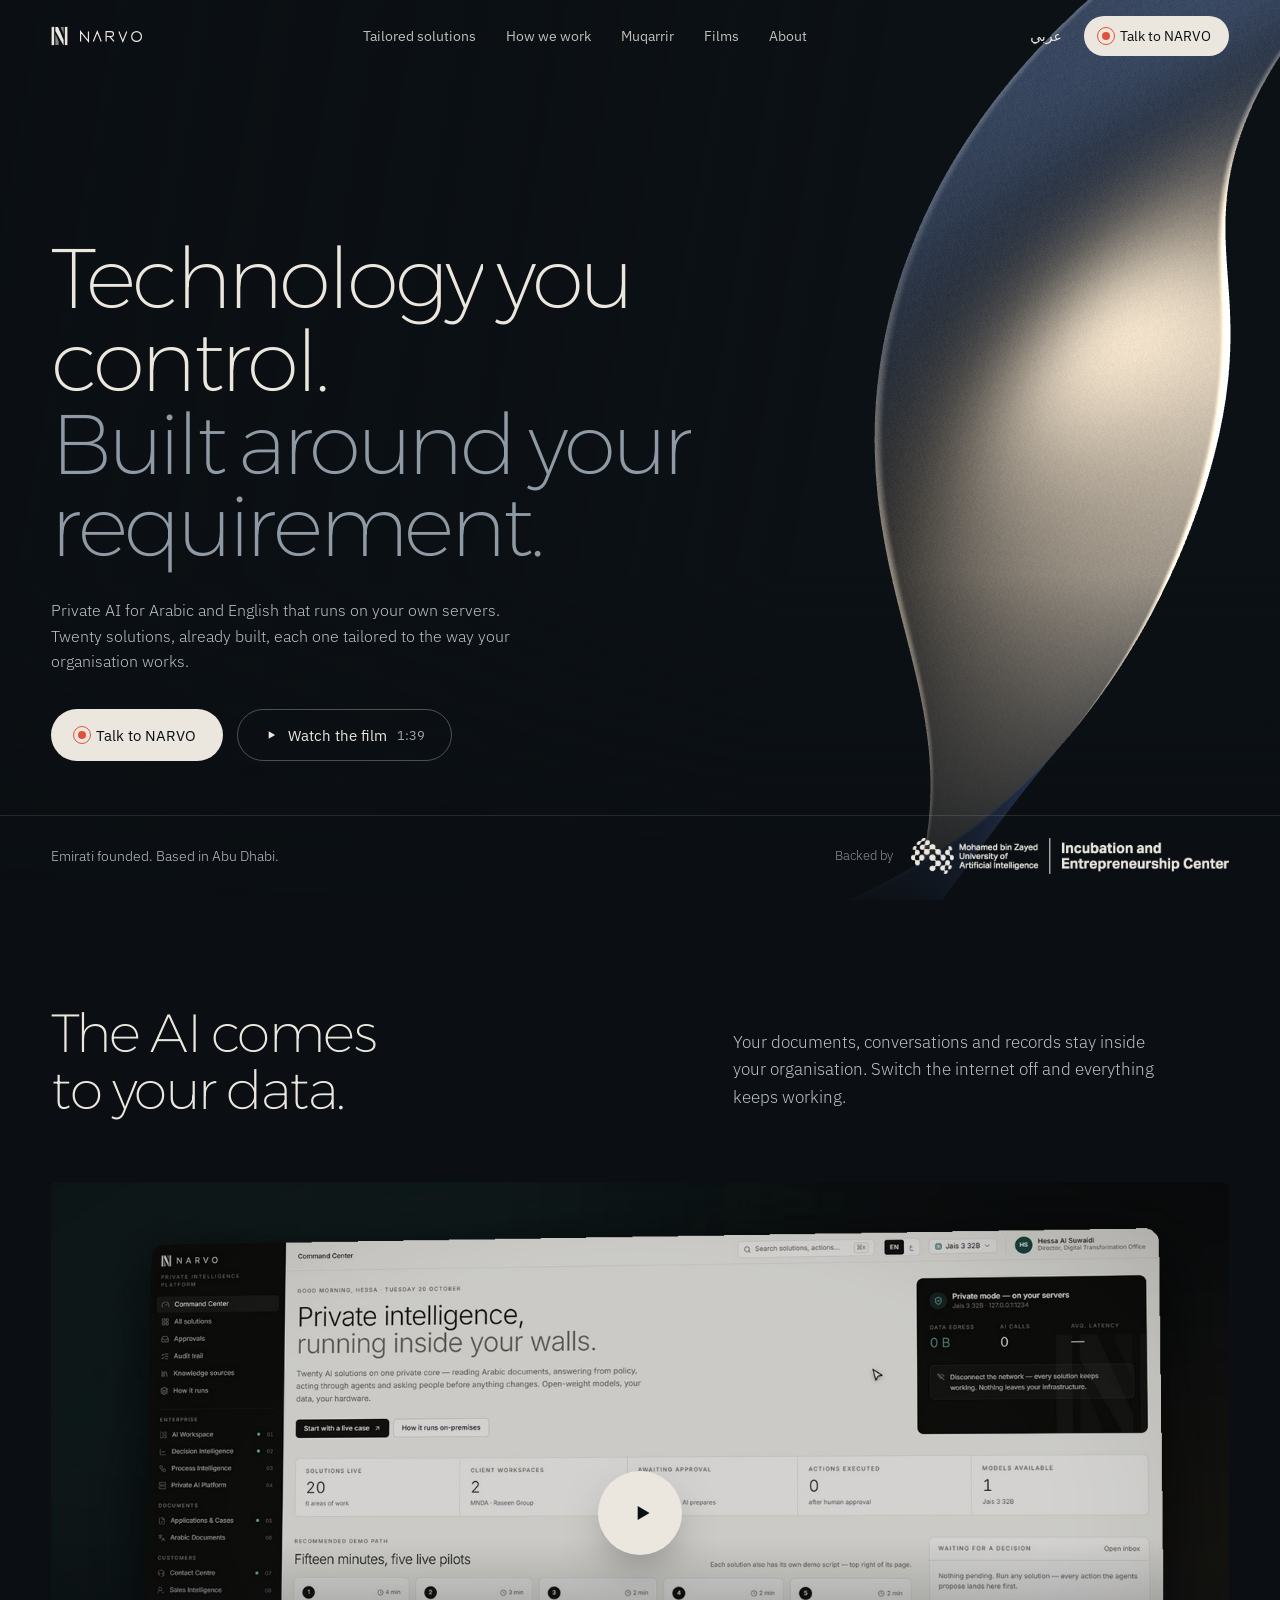
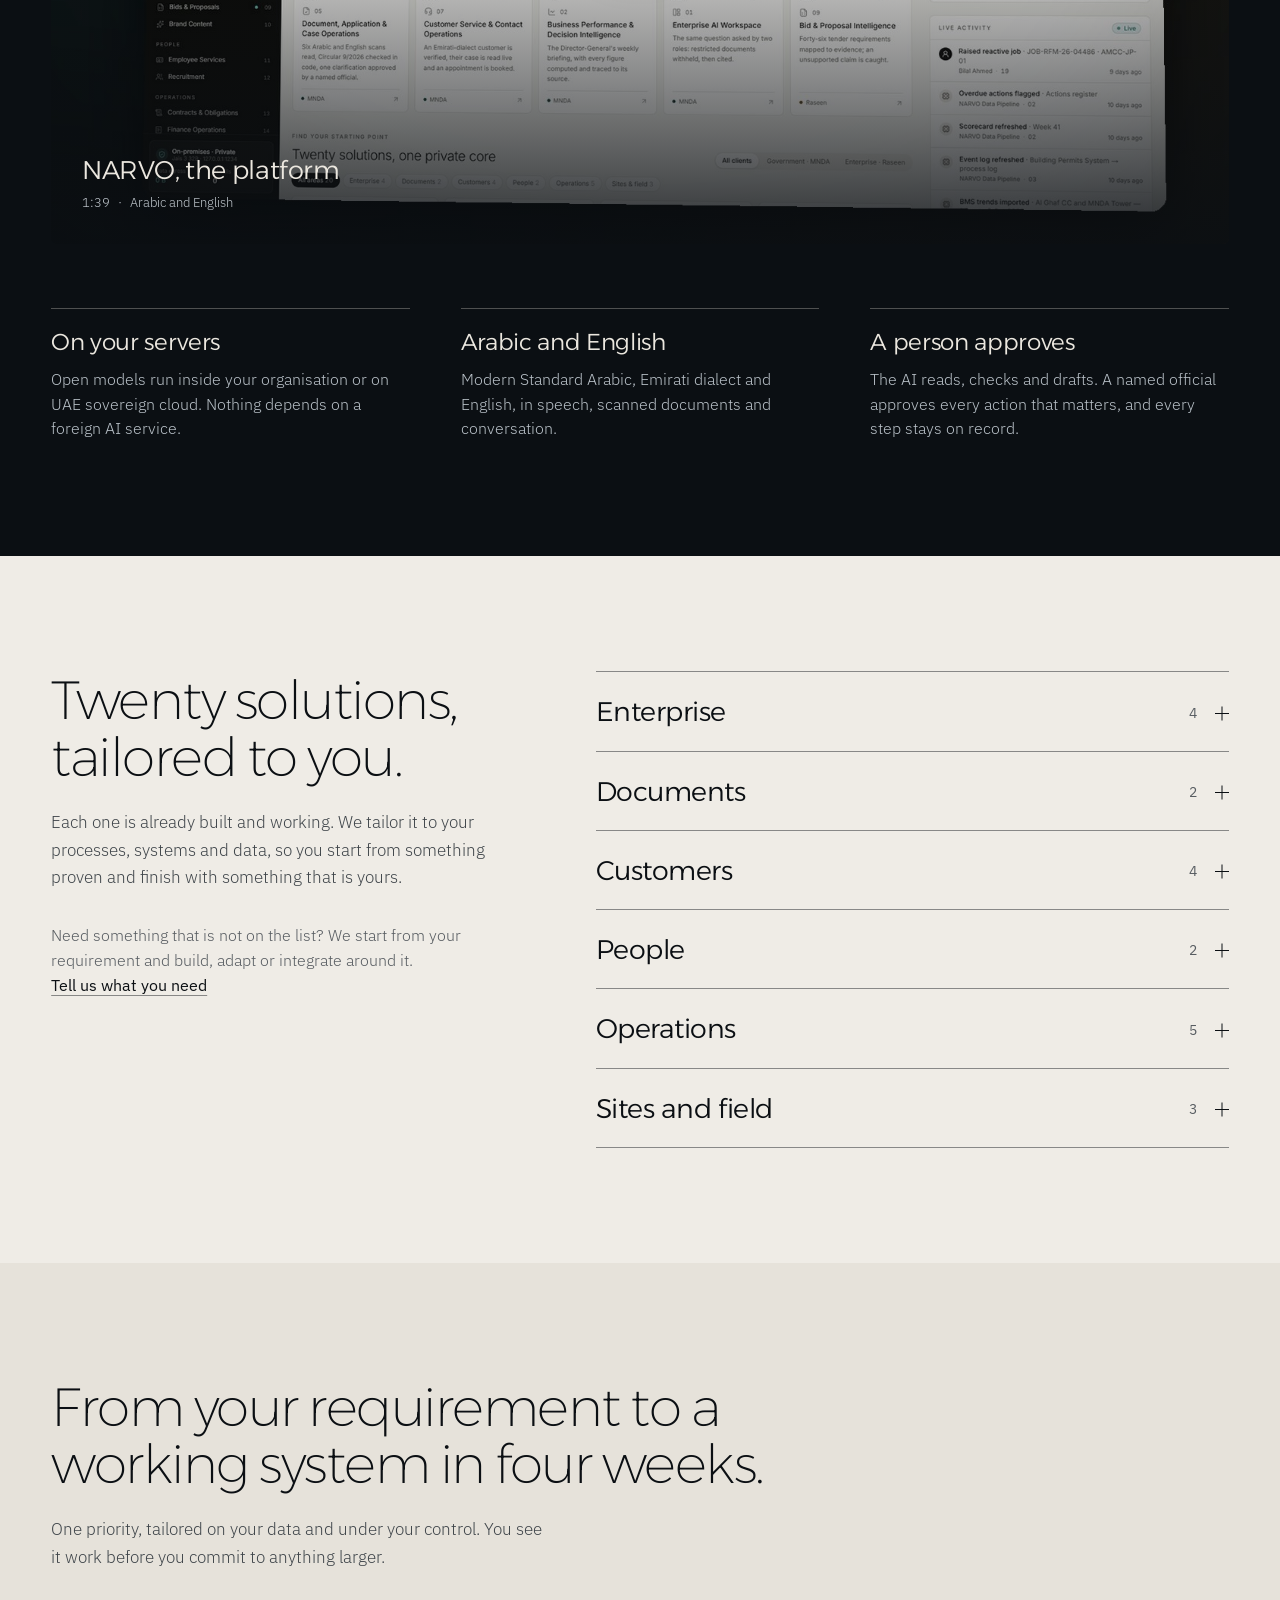
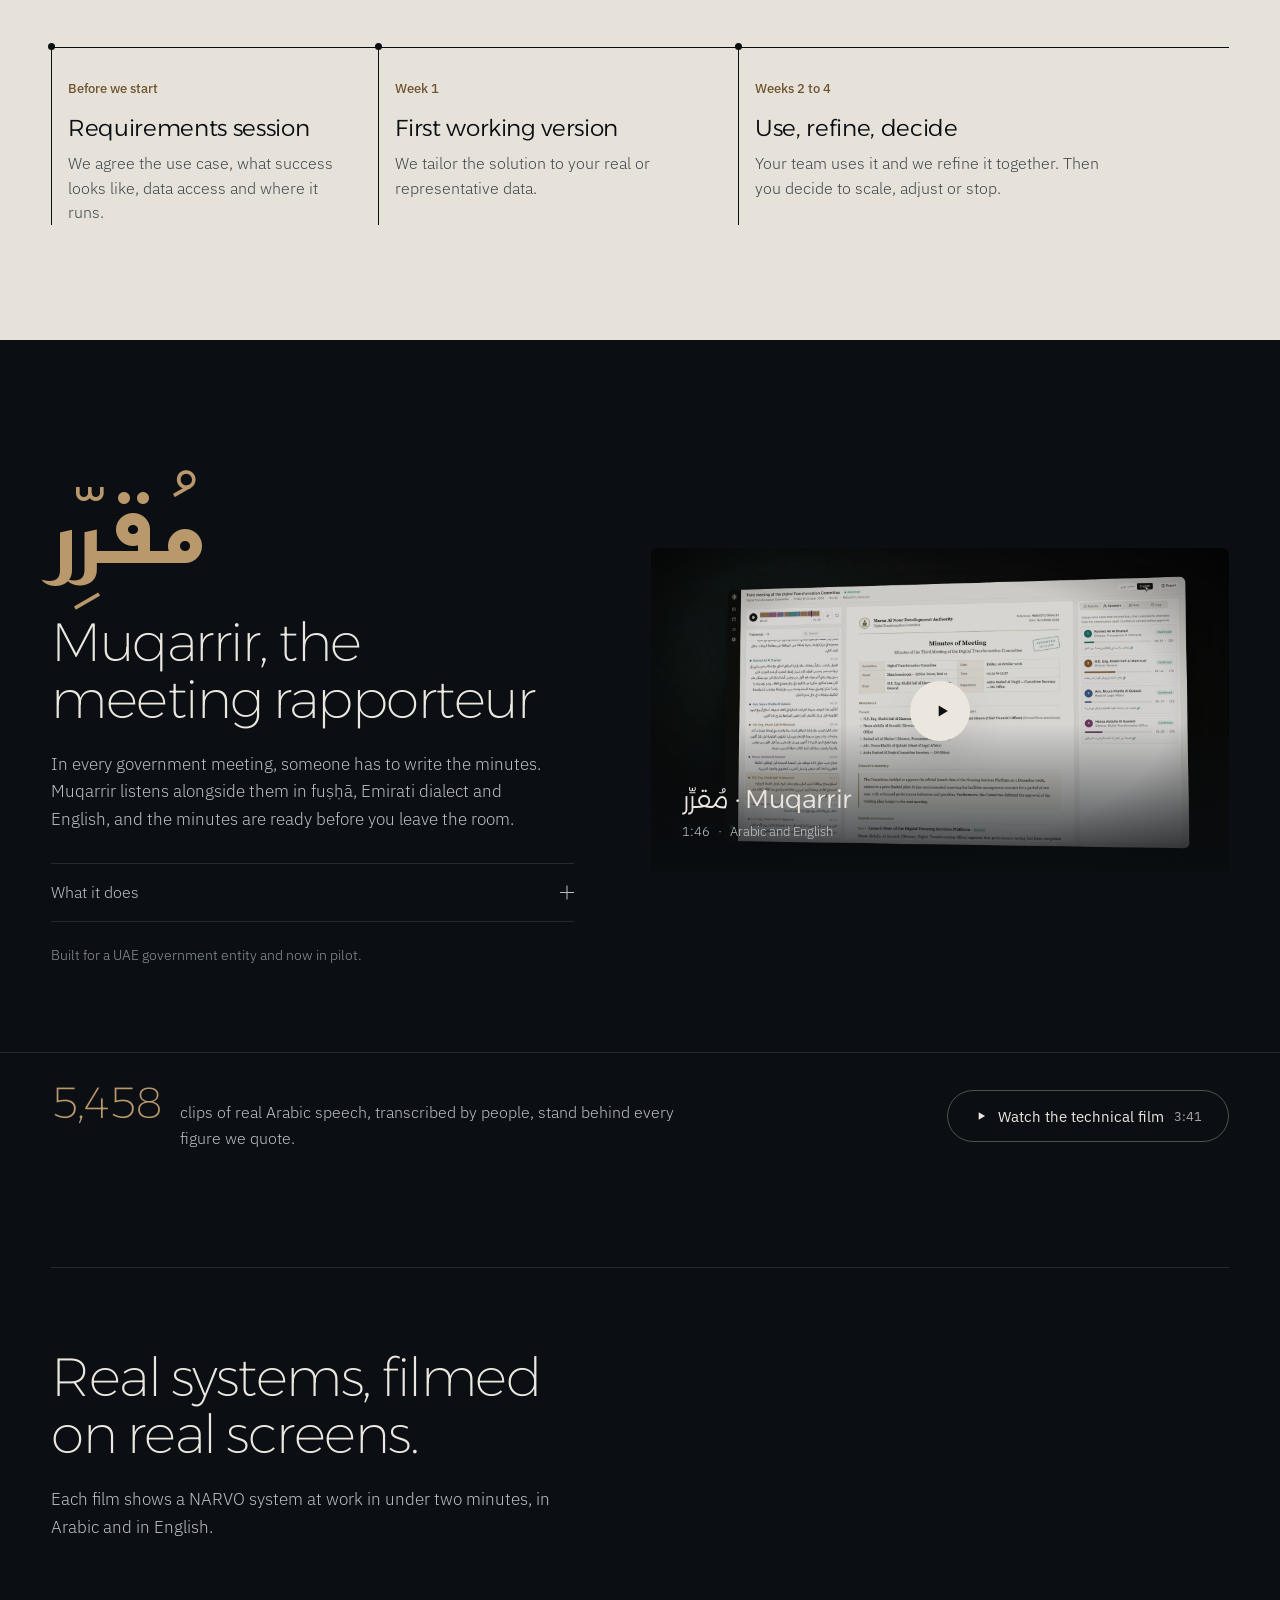
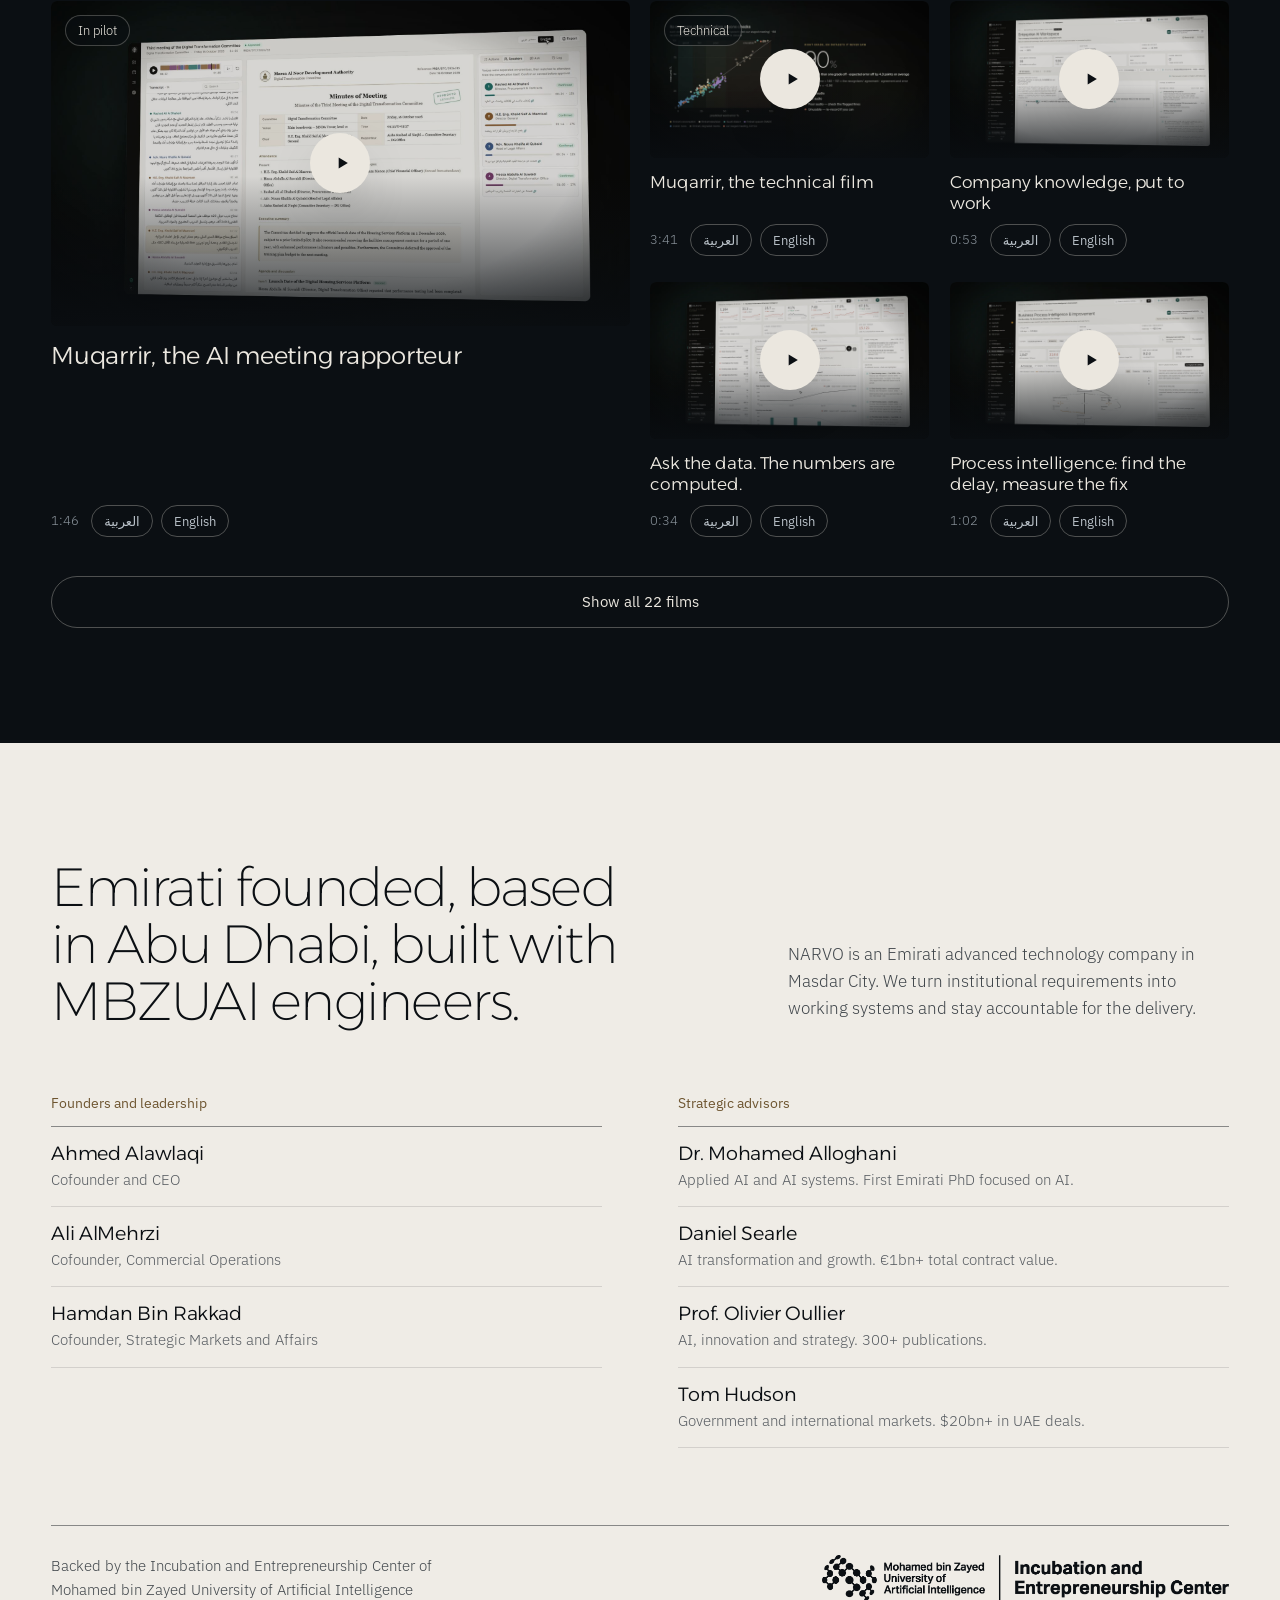
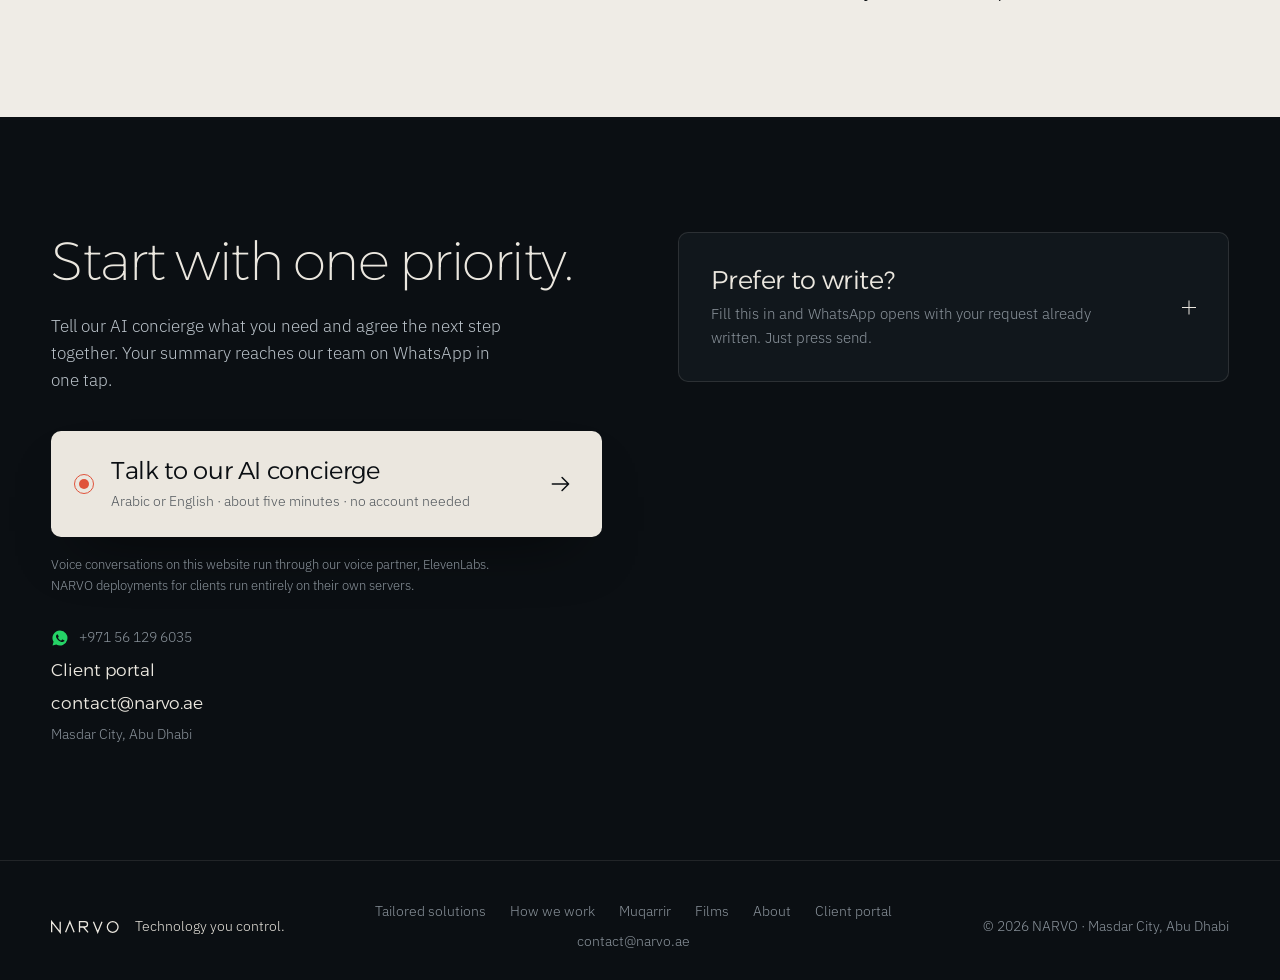
==== commit f8727012: "Client portal: code entry, Bin Hilal space with the refreshed films; old concepts link forwards" ====
--- a/index.html
+++ b/index.html
@@ -218,7 +218,8 @@
       <p class="note reveal" data-i18n="tk.privacy">Voice conversations on this website run through our voice partner, ElevenLabs. NARVO deployments for clients run entirely on their own servers.</p>
       <div class="contact reveal">
         <a href="#" class="wa-link" id="waDirect"><svg viewBox="0 0 24 24" aria-hidden="true"><path d="M12 2a10 10 0 0 0-8.6 15.1L2 22l5-1.3A10 10 0 1 0 12 2zm5.3 14.1c-.2.6-1.3 1.2-1.8 1.3-.5.1-1 .1-1.7-.1-.4-.1-.9-.3-1.5-.6-2.7-1.2-4.4-3.9-4.5-4.1-.1-.2-1.1-1.4-1.1-2.7s.7-1.9.9-2.2c.2-.3.5-.3.7-.3h.5c.2 0 .4 0 .6.5l.8 2c.1.2.1.3 0 .5l-.3.5-.4.4c-.1.1-.3.3-.1.6.2.3.7 1.2 1.6 2 1.1 1 2 1.3 2.3 1.4.3.1.5.1.6-.1l.9-1.1c.2-.3.4-.2.6-.1l1.9.9c.3.1.5.2.5.3.1.2.1.7-.1 1.3z"/></svg><span dir="ltr">+971 56 129 6035</span></a>
-        <a href="mailto:contact@narvo.ae">contact@narvo.ae</a>
+        <a href="clients/" data-i18n="nav.portal">Client portal</a>
+      <a href="mailto:contact@narvo.ae">contact@narvo.ae</a>
         <span data-i18n="tk.addr">Masdar City, Abu Dhabi</span>
       </div>
     </div>
@@ -249,6 +250,7 @@
       <a href="#muqarrir" data-i18n="nav.mq">Muqarrir</a>
       <a href="#films" data-i18n="nav.films">Films</a>
       <a href="#about" data-i18n="nav.about">About</a>
+      <a href="clients/" data-i18n="nav.portal">Client portal</a>
       <a href="mailto:contact@narvo.ae">contact@narvo.ae</a>
     </nav>
     <p class="copy">© 2026 NARVO · <span data-i18n="ft.rights">Masdar City, Abu Dhabi</span></p>
